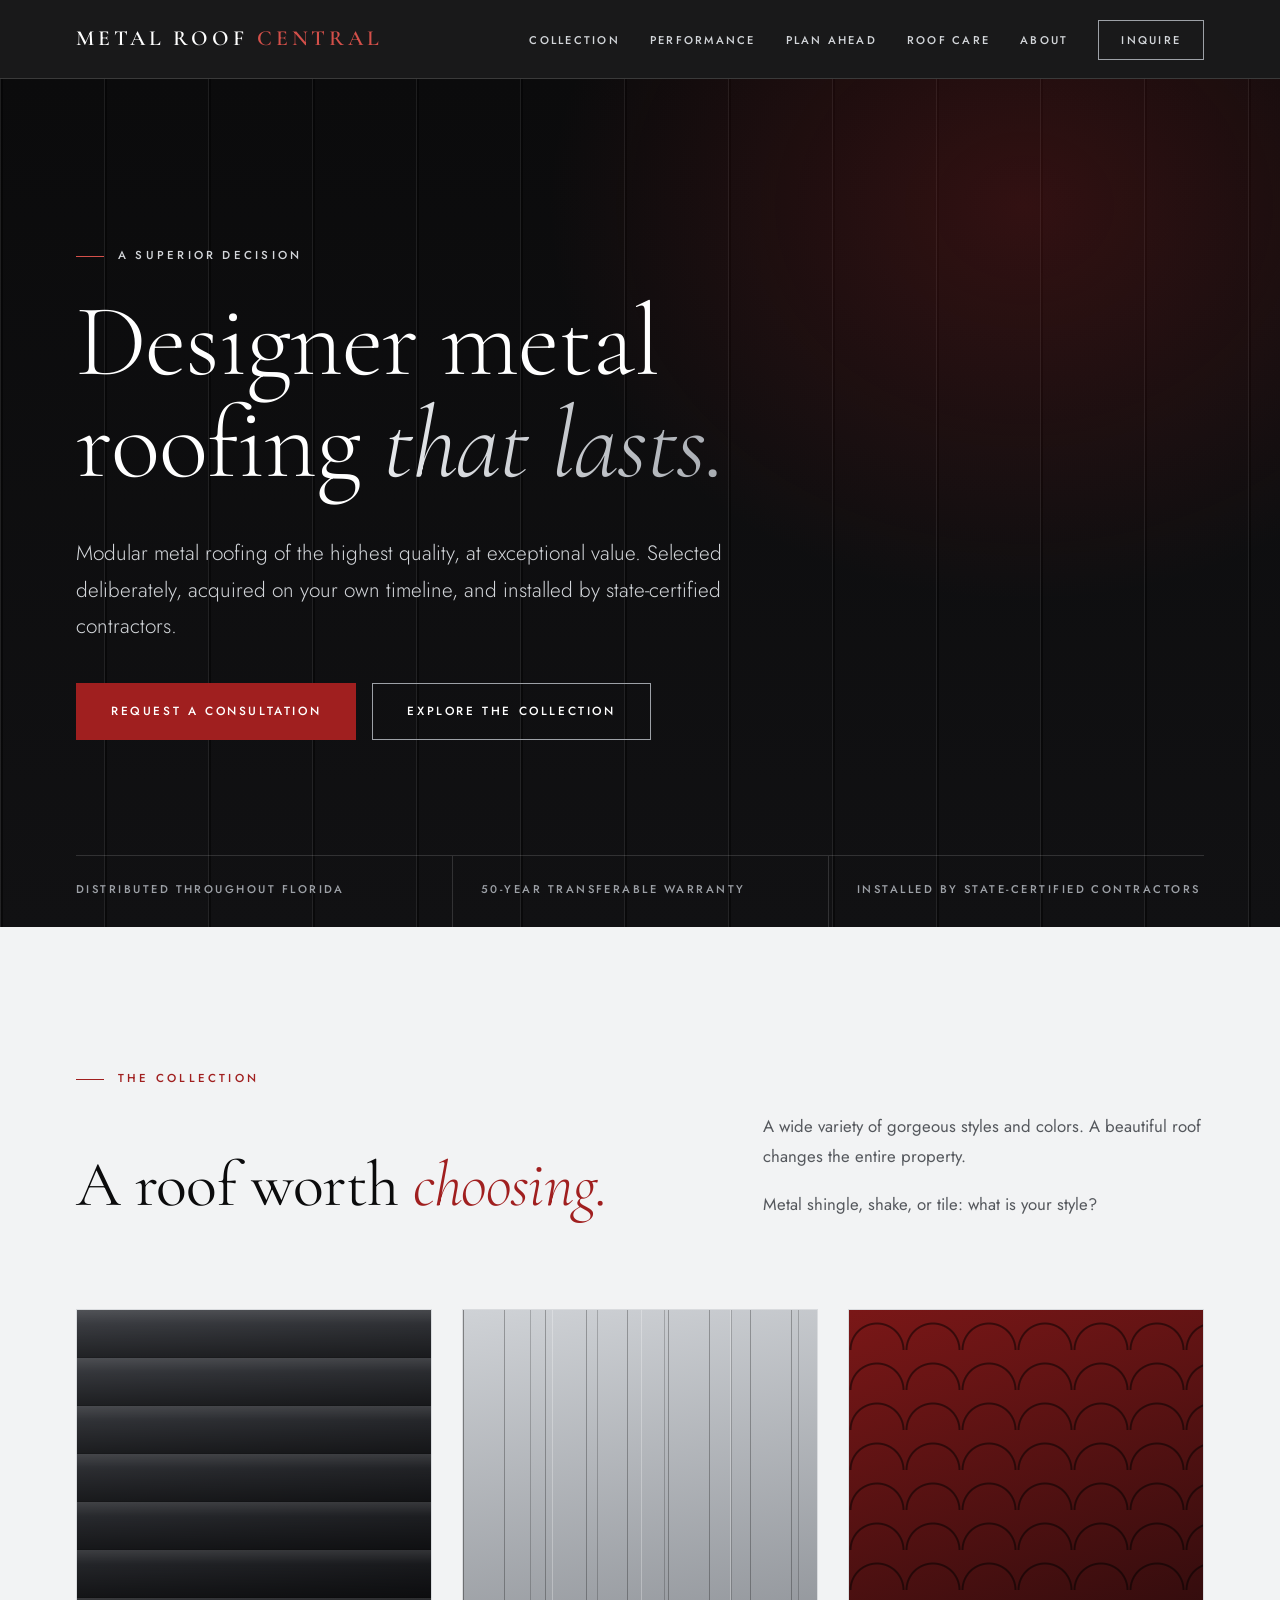
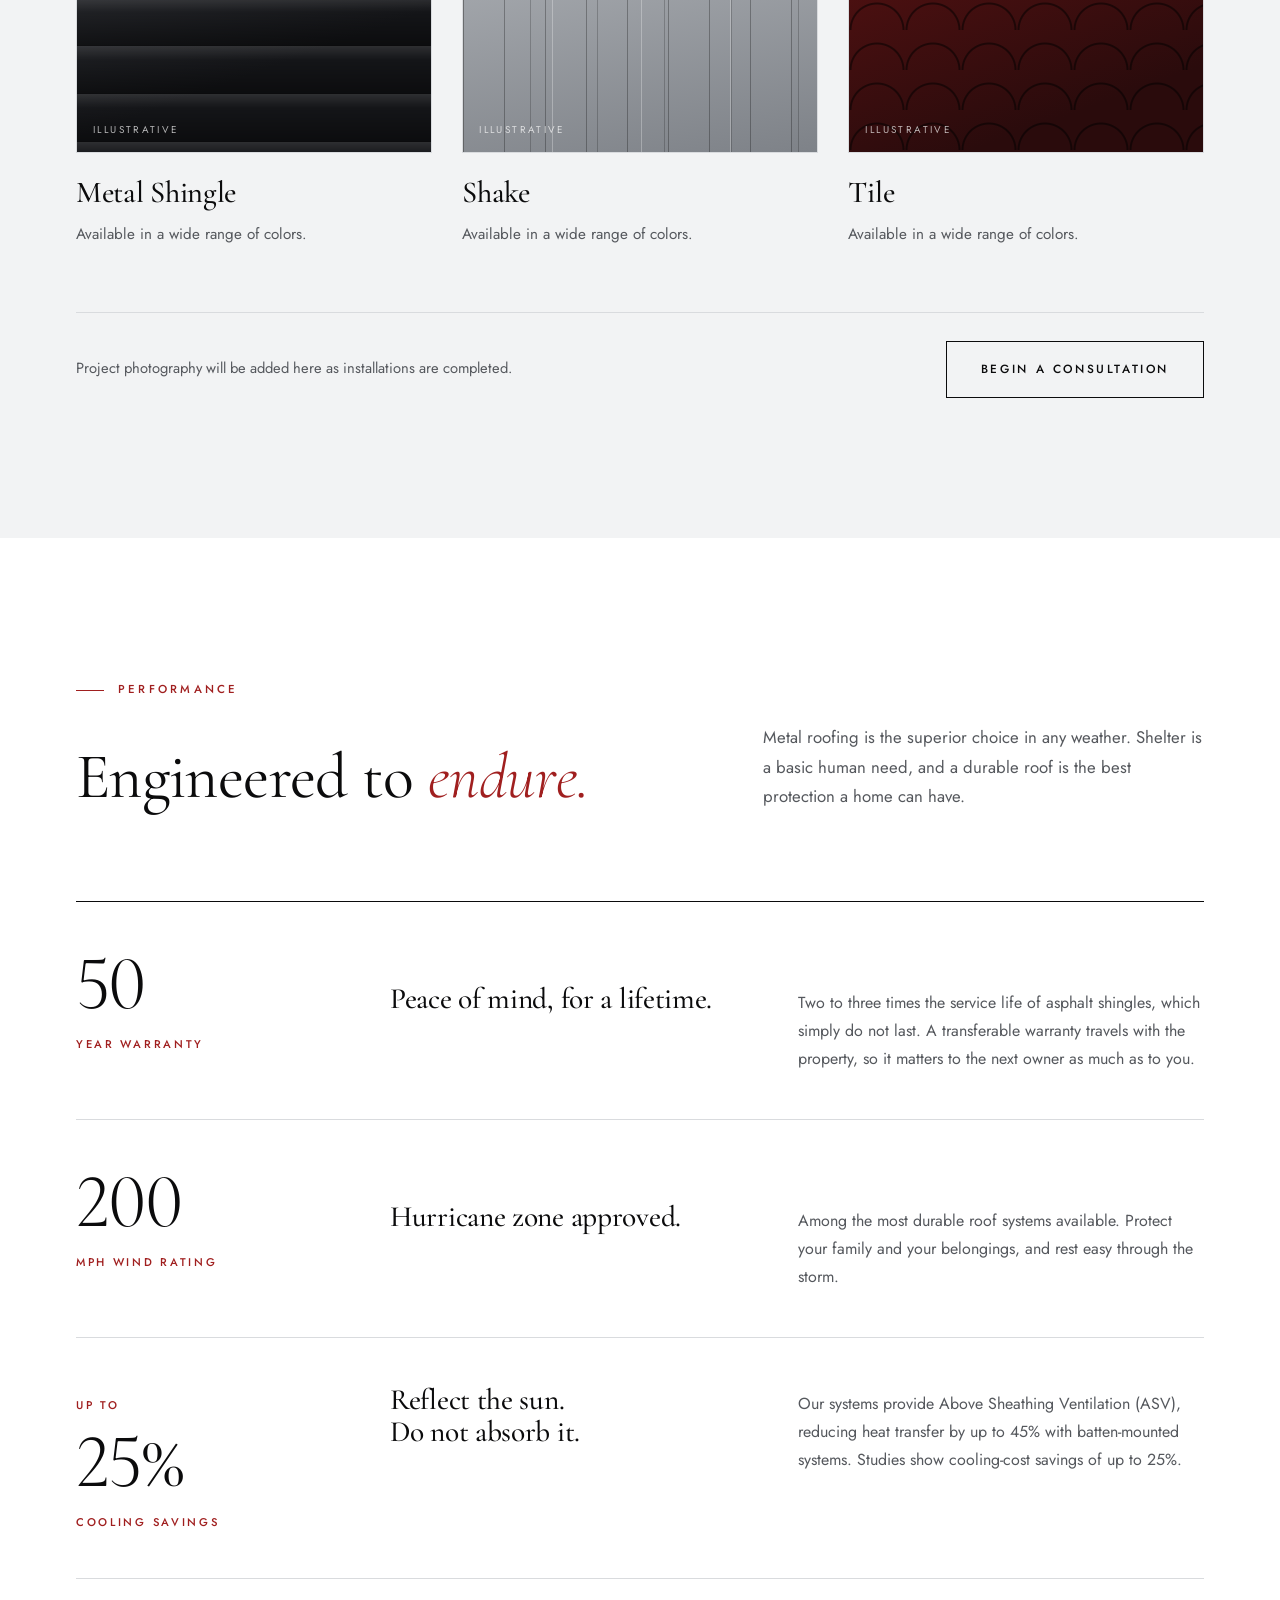
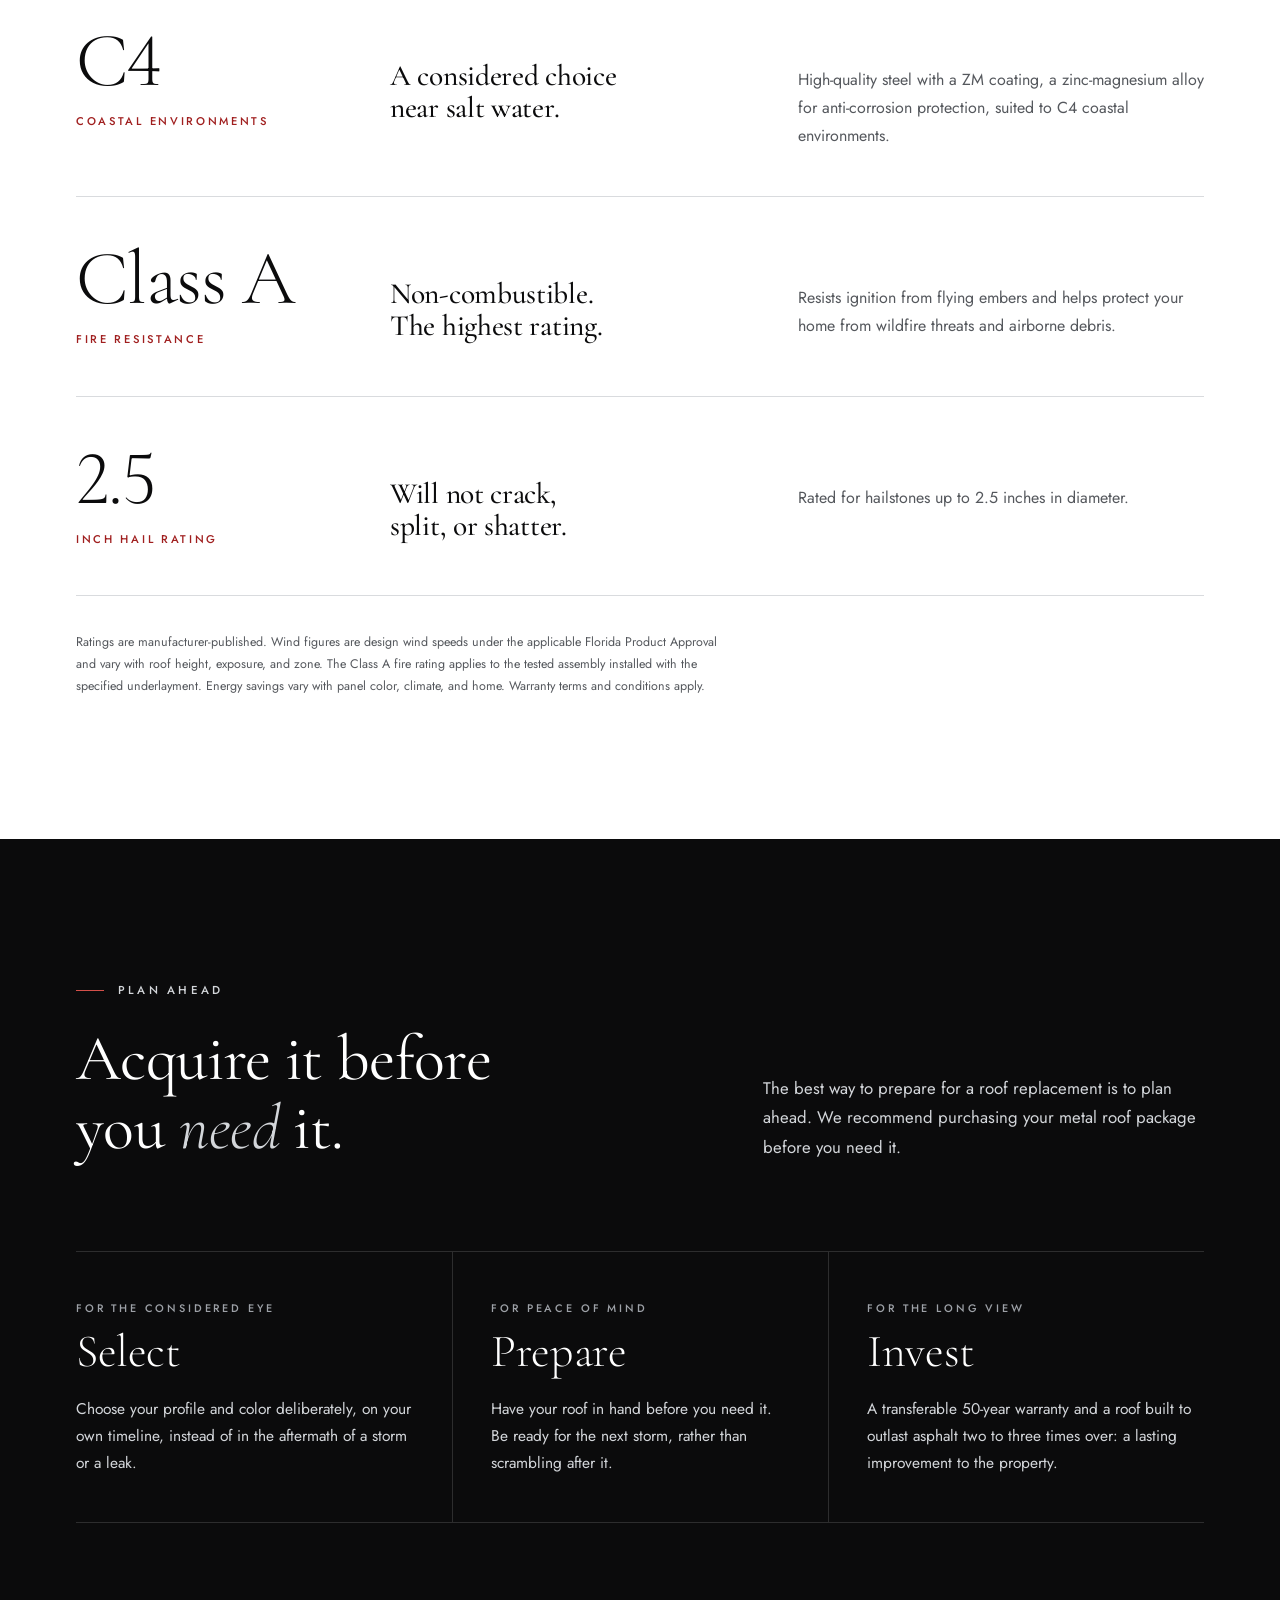
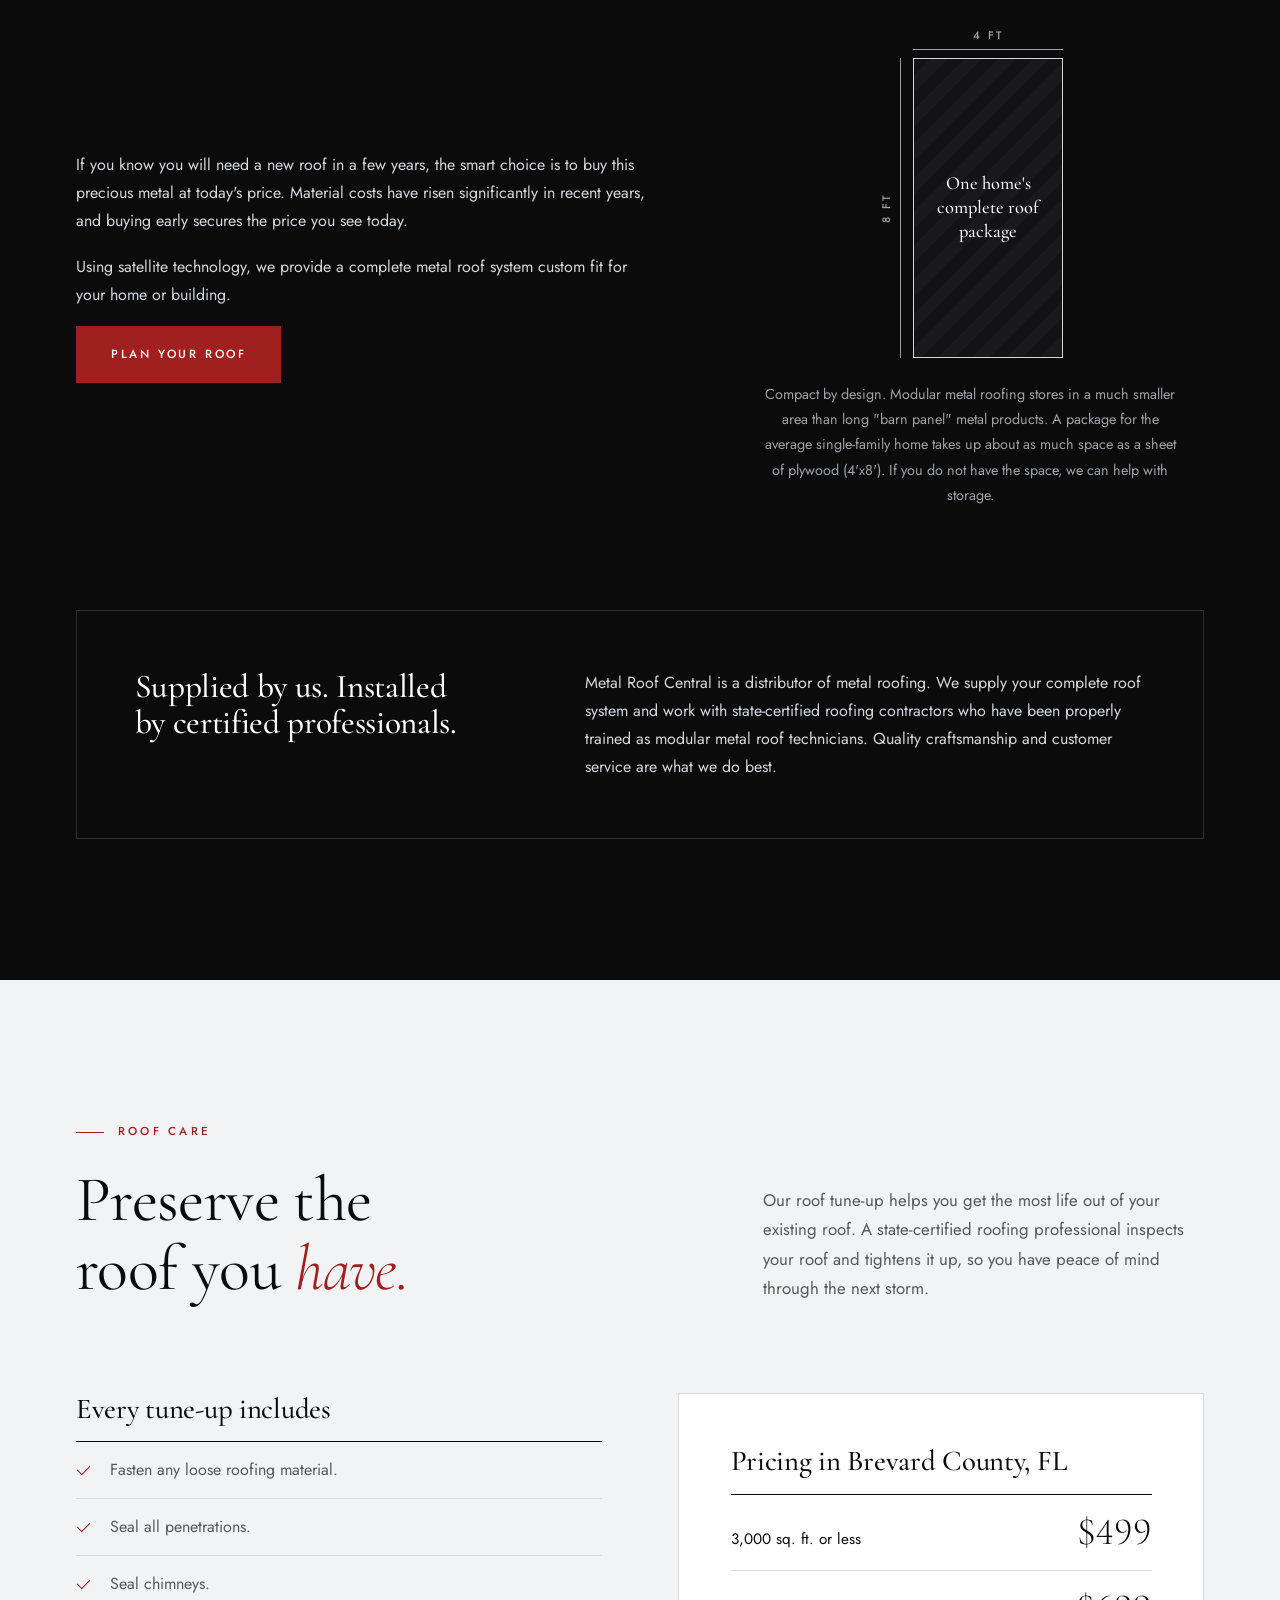
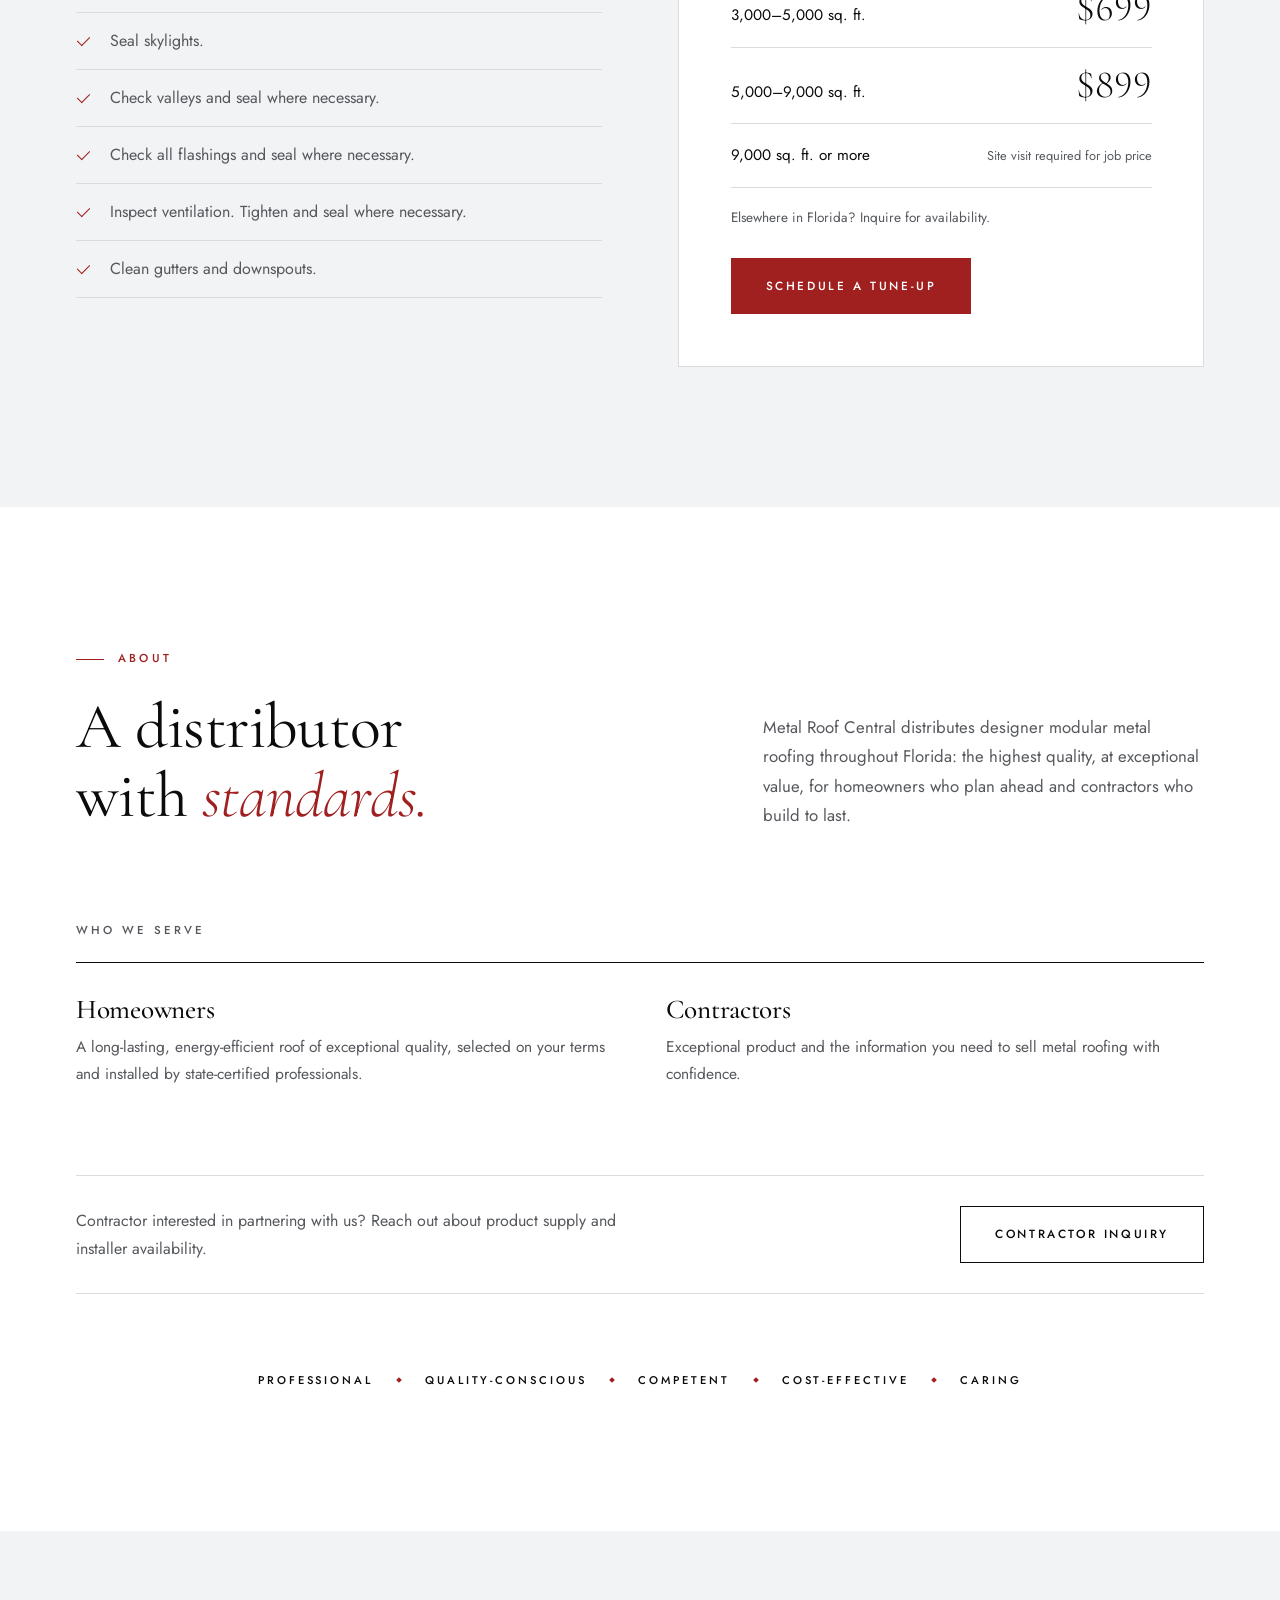
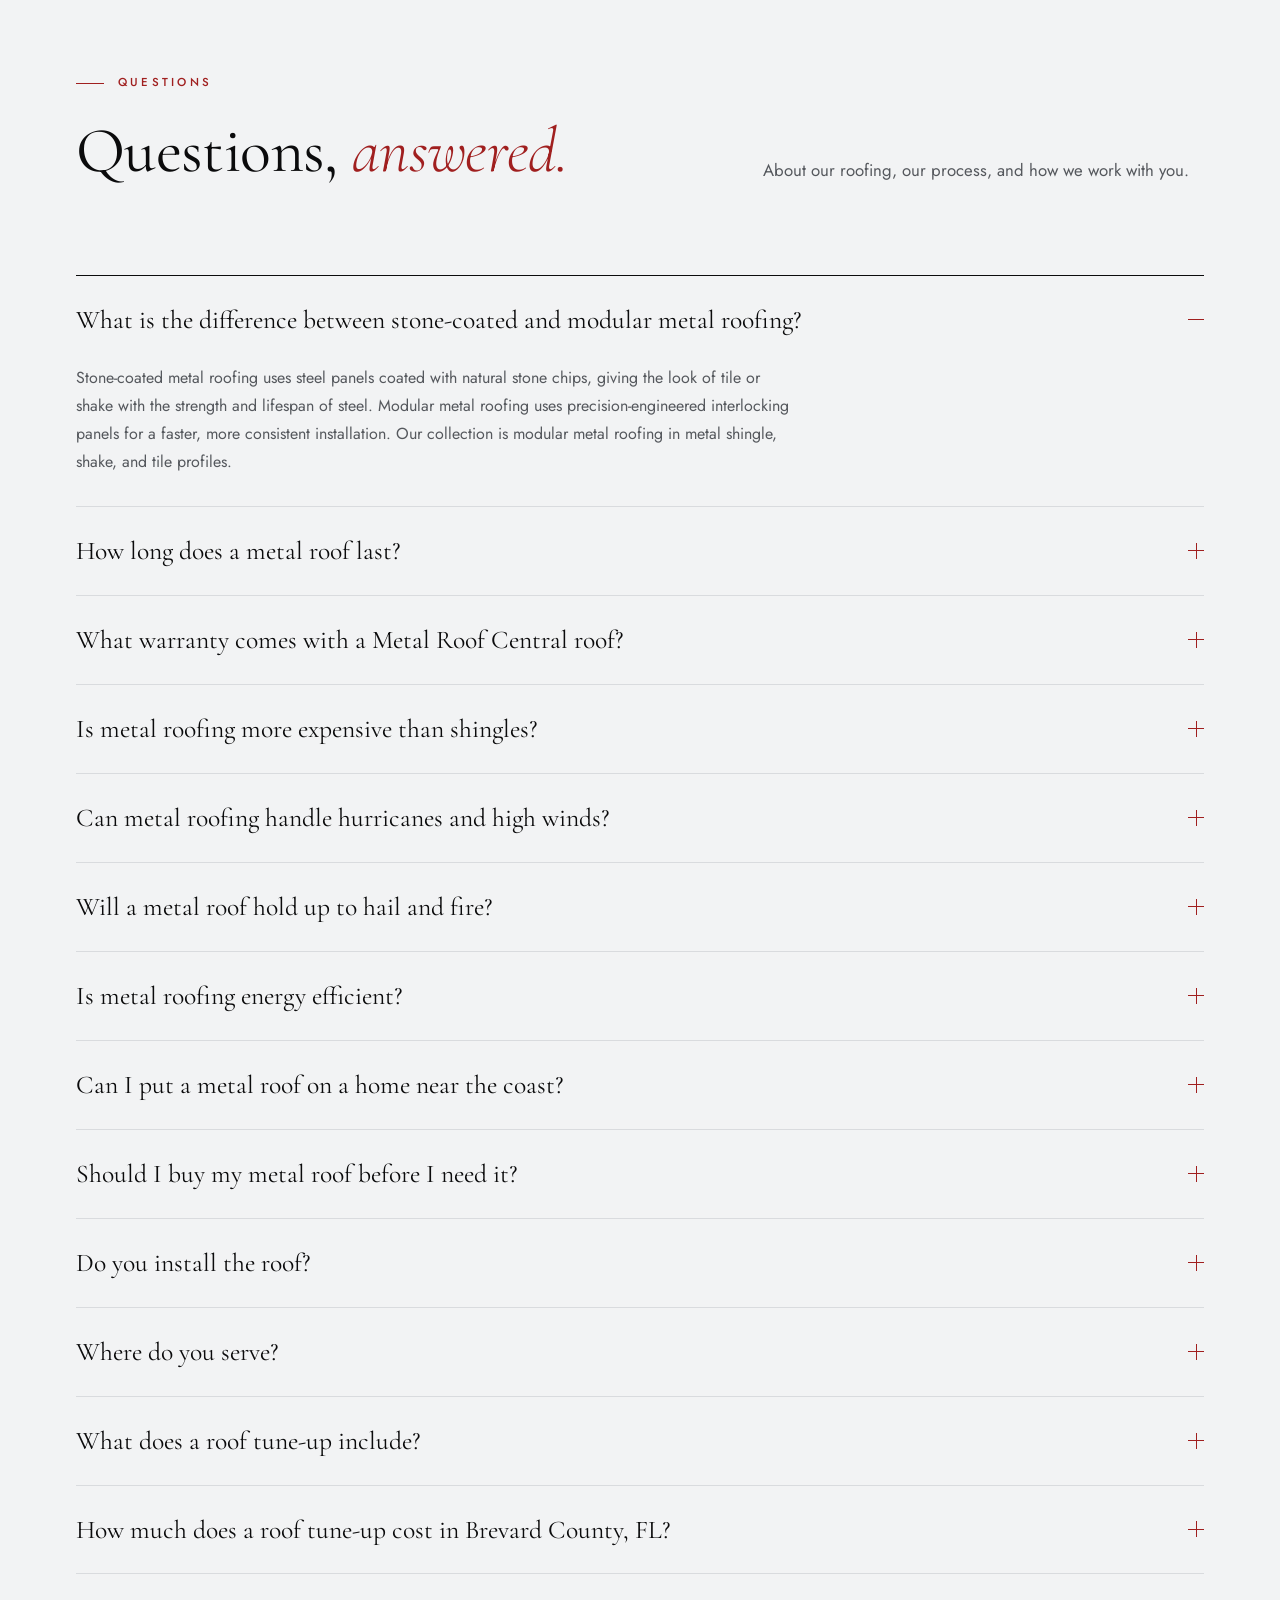
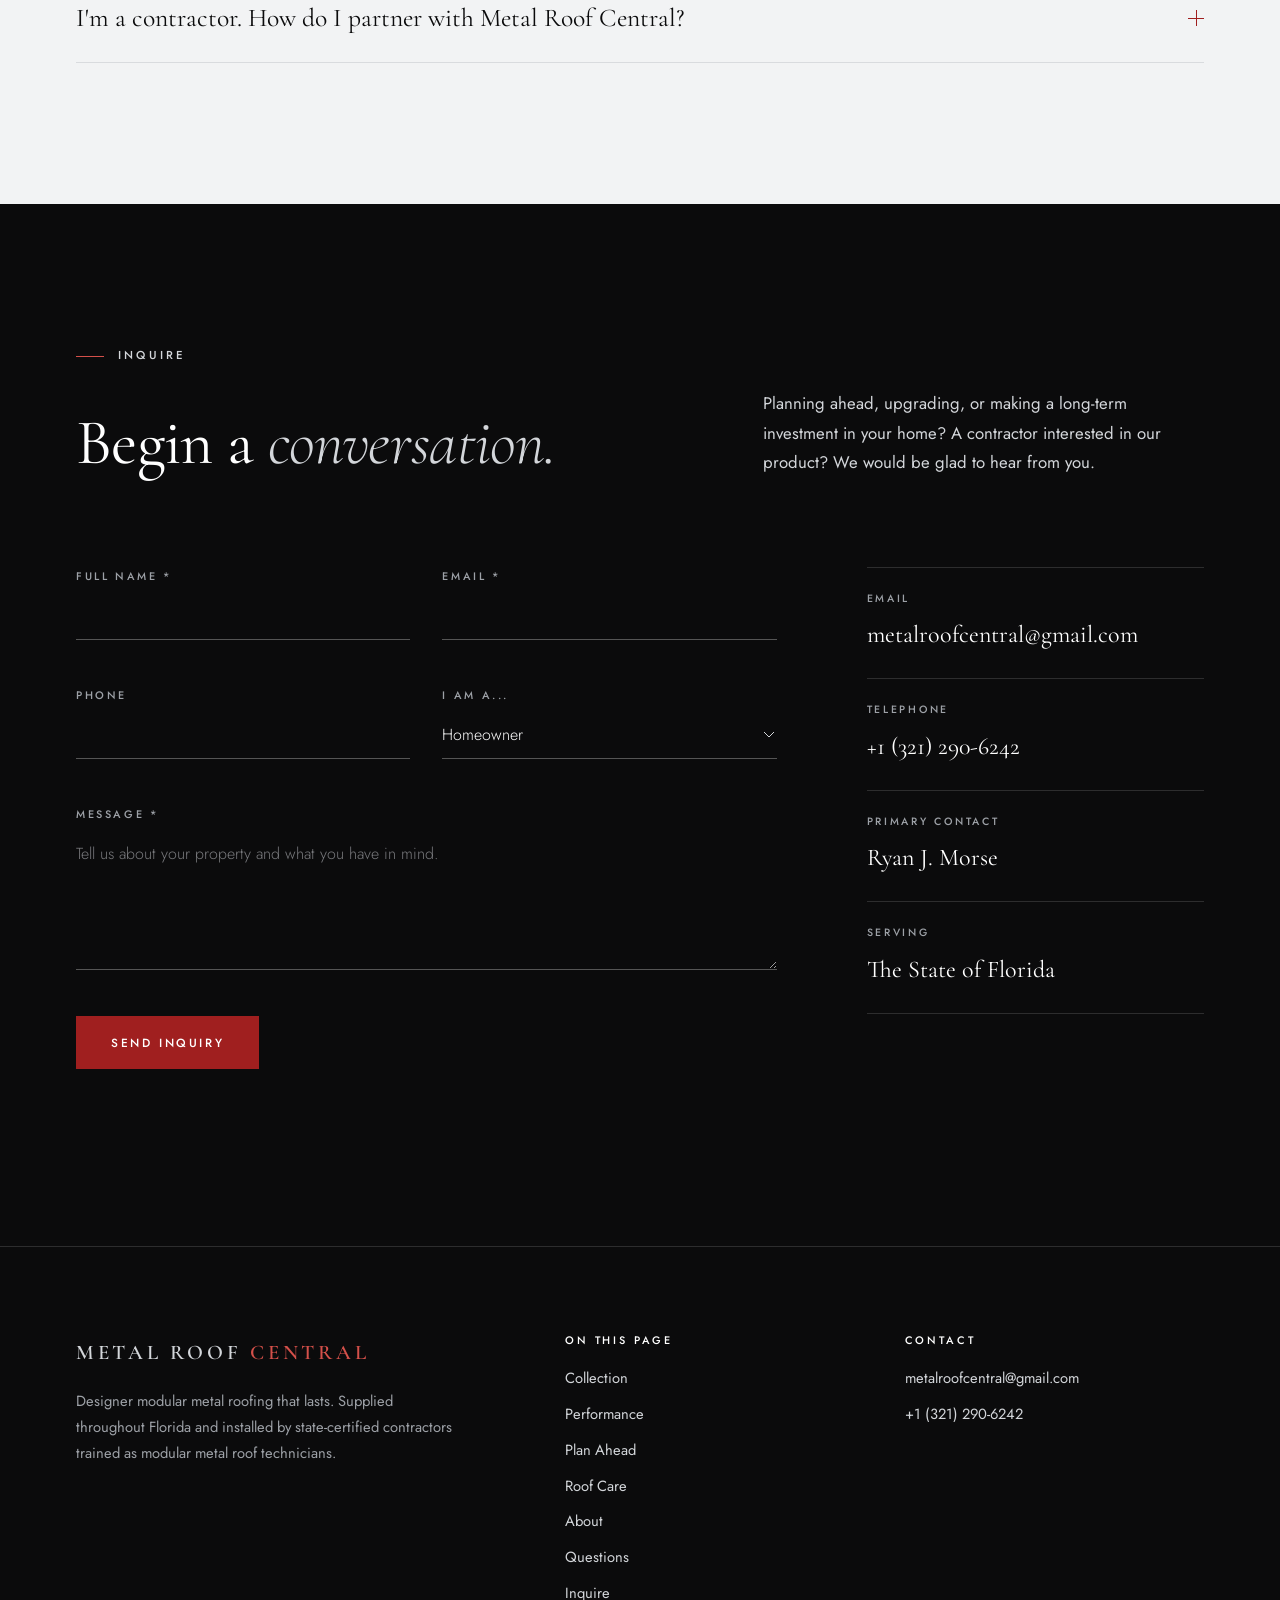
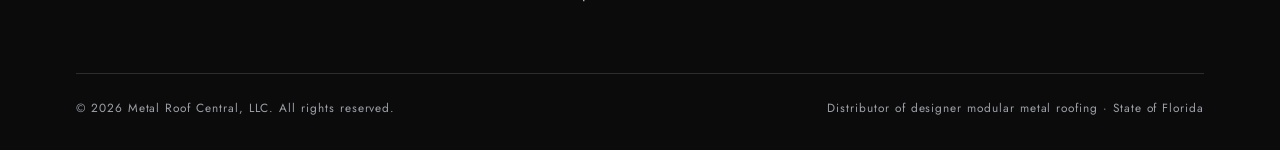
==== public/index.html @ 00964323 "Add motion and polish: hero entrance, scroll reveals, icons, share image - Staggered hero entrance a" ====
<!DOCTYPE html>
<html lang="en">
<head>
<meta charset="UTF-8">
<meta name="viewport" content="width=device-width, initial-scale=1.0">
<title>Metal Roof Central | Designer Modular Metal Roofing Distributor, Florida</title>
<meta name="description" content="Designer modular metal roofing with a 50-year transferable warranty, hurricane zone approval, and Class A fire resistance. Distributed throughout the state of Florida.">
<meta name="keywords" content="metal roofs, stone coated metal roofs, modular metal roofs, metal shingles, metal tiles, metal roofing distributor Florida, long lasting roofing, energy efficient roofing, hurricane zone roofing, 50 year warranty metal roof, roof tune-up Brevard County">
<meta name="robots" content="index, follow">
<link rel="canonical" href="https://www.metalroofcentral.com/">

<!-- Open Graph / social preview -->
<meta property="og:type" content="website">
<meta property="og:site_name" content="Metal Roof Central">
<meta property="og:title" content="Metal Roof Central | Designer Modular Metal Roofing Distributor, Florida">
<meta property="og:description" content="Designer modular metal roofing of the highest quality. 50-year transferable warranty, hurricane zone approved, installed by state-certified contractors.">
<meta property="og:url" content="https://www.metalroofcentral.com/">
<meta property="og:image" content="https://www.metalroofcentral.com/og-cover.png">
<meta property="og:image:width" content="1200">
<meta property="og:image:height" content="630">
<meta property="og:image:alt" content="Metal Roof Central: designer metal roofing that lasts.">
<meta name="twitter:card" content="summary_large_image">
<meta name="twitter:image" content="https://www.metalroofcentral.com/og-cover.png">

<!-- Icons and browser chrome -->
<link rel="icon" href="/favicon.svg" type="image/svg+xml">
<link rel="icon" href="/favicon-32.png" sizes="32x32" type="image/png">
<link rel="apple-touch-icon" href="/apple-touch-icon.png">
<meta name="theme-color" content="#0b0b0c">

<!-- Motion is opt-in: skipped for visitors who prefer reduced motion or browsers without IntersectionObserver -->
<script>
(function (root) {
  if (window.matchMedia && window.matchMedia('(prefers-reduced-motion: reduce)').matches) return;
  if (!('IntersectionObserver' in window)) return;
  root.classList.add('motion');
})(document.documentElement);
</script>

<link rel="preconnect" href="https://fonts.googleapis.com">
<link rel="preconnect" href="https://fonts.gstatic.com" crossorigin>
<link href="https://fonts.googleapis.com/css2?family=Cormorant+Garamond:ital,wght@0,300;0,400;0,500;0,600;1,300;1,400&family=Jost:wght@300;400;500&display=swap" rel="stylesheet">
<link rel="stylesheet" href="css/style.css">

<!-- Structured data: who we are (helps Google + AI answer engines identify the business) -->
<script type="application/ld+json">
{
  "@context": "https://schema.org",
  "@type": "Store",
  "name": "Metal Roof Central",
  "legalName": "Metal Roof Central, LLC",
  "url": "https://www.metalroofcentral.com/",
  "description": "Metal Roof Central is a distributor of designer modular metal roofing (metal shingle, shake, and tile) with a 50-year transferable warranty, hurricane zone approval, and Class A fire resistance. Roof systems are installed by state-certified contractors trained as modular metal roof technicians. The company also offers roof tune-ups in Brevard County, FL.",
  "email": "metalroofcentral@gmail.com",
  "telephone": "+1-321-290-6242",
  "founder": { "@type": "Person", "name": "Ryan J. Morse" },
  "areaServed": { "@type": "State", "name": "Florida" },
  "hasOfferCatalog": {
    "@type": "OfferCatalog",
    "name": "Roof tune-ups (Brevard County, FL)",
    "itemListElement": [
      { "@type": "Offer", "name": "Roof tune-up, 3,000 sq. ft. or less", "price": "499", "priceCurrency": "USD", "areaServed": { "@type": "AdministrativeArea", "name": "Brevard County, Florida" }, "itemOffered": { "@type": "Service", "name": "Roof tune-up" } },
      { "@type": "Offer", "name": "Roof tune-up, 3,000–5,000 sq. ft.", "price": "699", "priceCurrency": "USD", "areaServed": { "@type": "AdministrativeArea", "name": "Brevard County, Florida" }, "itemOffered": { "@type": "Service", "name": "Roof tune-up" } },
      { "@type": "Offer", "name": "Roof tune-up, 5,000–9,000 sq. ft.", "price": "899", "priceCurrency": "USD", "areaServed": { "@type": "AdministrativeArea", "name": "Brevard County, Florida" }, "itemOffered": { "@type": "Service", "name": "Roof tune-up" } }
    ]
  },
  "sameAs": []
}
</script>

<!-- Structured data: FAQ (must match the visible FAQ text on this page exactly) -->
<script type="application/ld+json">
{
  "@context": "https://schema.org",
  "@type": "FAQPage",
  "mainEntity": [
    {
      "@type": "Question",
      "name": "What is the difference between stone-coated and modular metal roofing?",
      "acceptedAnswer": { "@type": "Answer", "text": "Stone-coated metal roofing uses steel panels coated with natural stone chips, giving the look of tile or shake with the strength and lifespan of steel. Modular metal roofing uses precision-engineered interlocking panels for a faster, more consistent installation. Our collection is modular metal roofing in metal shingle, shake, and tile profiles." }
    },
    {
      "@type": "Question",
      "name": "How long does a metal roof last?",
      "acceptedAnswer": { "@type": "Answer", "text": "A properly installed metal roof typically lasts 40 to 70 years or more, compared with roughly 15 to 30 years for asphalt shingles." }
    },
    {
      "@type": "Question",
      "name": "What warranty comes with a Metal Roof Central roof?",
      "acceptedAnswer": { "@type": "Answer", "text": "Our roof systems carry a 50-year warranty. The warranty is transferable to the next owner of the property, which makes a metal roof a sound long-term investment if you plan to sell. Terms and conditions apply." }
    },
    {
      "@type": "Question",
      "name": "Is metal roofing more expensive than shingles?",
      "acceptedAnswer": { "@type": "Answer", "text": "The upfront cost is typically higher than asphalt shingles, but a metal roof's longevity, energy savings, and low maintenance can make it the more economical choice over the life of the home." }
    },
    {
      "@type": "Question",
      "name": "Can metal roofing handle hurricanes and high winds?",
      "acceptedAnswer": { "@type": "Answer", "text": "Yes. Our roof systems are hurricane zone approved and carry a 200 MPH wind rating. Actual wind limits depend on roof height, exposure, and zone, as described in the applicable Florida Product Approval." }
    },
    {
      "@type": "Question",
      "name": "Will a metal roof hold up to hail and fire?",
      "acceptedAnswer": { "@type": "Answer", "text": "Yes. Our roofs are rated for hail up to 2.5 inches and will not crack, split, or shatter. They also carry a non-combustible Class A fire rating, the highest available, when installed as specified, which resists ignition from flying embers." }
    },
    {
      "@type": "Question",
      "name": "Is metal roofing energy efficient?",
      "acceptedAnswer": { "@type": "Answer", "text": "Yes. Metal reflects the sun rather than absorbing it. Our systems provide Above Sheathing Ventilation (ASV), which reduces heat transfer by up to 45% with batten-mounted systems, and studies show cooling-cost savings of up to 25%." }
    },
    {
      "@type": "Question",
      "name": "Can I put a metal roof on a home near the coast?",
      "acceptedAnswer": { "@type": "Answer", "text": "Yes. Our roofs use high-quality steel with a ZM coating, a zinc-magnesium alloy that protects against corrosion, and are suited to C4 coastal environments. For properties very close to the shoreline, we will confirm suitability and warranty coverage with you." }
    },
    {
      "@type": "Question",
      "name": "Should I buy my metal roof before I need it?",
      "acceptedAnswer": { "@type": "Answer", "text": "We recommend it. Material costs have risen significantly in recent years, so buying early secures today's price. Modular roofing also stores compactly: a package for the average single-family home takes up about as much space as a 4-foot by 8-foot sheet of plywood, and if you lack the space, we can help with storage." }
    },
    {
      "@type": "Question",
      "name": "Do you install the roof?",
      "acceptedAnswer": { "@type": "Answer", "text": "No. Metal Roof Central is a distributor. We supply your complete roof system and work with state-certified roofing contractors who have been trained as modular metal roof technicians." }
    },
    {
      "@type": "Question",
      "name": "Where do you serve?",
      "acceptedAnswer": { "@type": "Answer", "text": "We serve the state of Florida. The roof tune-up pricing shown on this page is for Brevard County, FL." }
    },
    {
      "@type": "Question",
      "name": "What does a roof tune-up include?",
      "acceptedAnswer": { "@type": "Answer", "text": "A state-certified roofing professional inspects your roof and tightens it up. A tune-up includes fastening any loose roofing material, sealing all penetrations, chimneys, and skylights, checking valleys and flashings and sealing where necessary, inspecting ventilation and tightening and sealing where necessary, and cleaning gutters and downspouts." }
    },
    {
      "@type": "Question",
      "name": "How much does a roof tune-up cost in Brevard County, FL?",
      "acceptedAnswer": { "@type": "Answer", "text": "In Brevard County, FL, a roof tune-up is $499 for 3,000 sq. ft. or less, $699 for 3,000-5,000 sq. ft., and $899 for 5,000-9,000 sq. ft. For 9,000 sq. ft. or more, a site visit is required to price the job." }
    },
    {
      "@type": "Question",
      "name": "I'm a contractor. How do I partner with Metal Roof Central?",
      "acceptedAnswer": { "@type": "Answer", "text": "Reach out through our contact form and tell us your location and needs. We will follow up to discuss product supply, partnership, and installer availability." }
    }
  ]
}
</script>
</head>
<body>

<a class="skip-link" href="#main">Skip to content</a>

<header class="site-header">
  <div class="scroll-progress" aria-hidden="true"></div>
  <div class="container nav">
    <a href="#top" class="logo" aria-label="Metal Roof Central, back to top">Metal Roof <span>Central</span></a>
    <button class="nav-toggle" aria-label="Toggle navigation">
      <span></span><span></span><span></span>
    </button>
    <ul class="nav-links">
      <li><a href="#collection">Collection</a></li>
      <li><a href="#performance">Performance</a></li>
      <li><a href="#plan-ahead">Plan Ahead</a></li>
      <li><a href="#roof-care">Roof Care</a></li>
      <li><a href="#about">About</a></li>
      <li><a href="#contact" class="nav-cta">Inquire</a></li>
    </ul>
  </div>
</header>

<main id="main">

<!-- ======================================================================
     HERO
     ====================================================================== -->
<!-- EDIT: Hero headline / subheadline -->
<section class="hero" id="top">
  <div class="container">
    <div class="hero-inner">
      <span class="eyebrow">A Superior Decision</span>
      <h1>Designer metal roofing <em>that lasts.</em></h1>
      <p class="lead">Modular metal roofing of the highest quality, at exceptional value. Selected deliberately, acquired on your own timeline, and installed by state-certified contractors.</p>
      <div class="cta-row">
        <a href="#contact" class="btn btn-primary">Request a Consultation</a>
        <a href="#collection" class="btn btn-outline">Explore the Collection</a>
      </div>
    </div>
    <ul class="hero-meta">
      <li>Distributed throughout Florida</li>
      <li>50-year transferable warranty</li>
      <li>Installed by state-certified contractors</li>
    </ul>
  </div>
</section>

<!-- ======================================================================
     COLLECTION (design + photo gallery)
     ====================================================================== -->
<section class="section section--mist" id="collection">
  <div class="container">
    <div class="section-head">
      <span class="eyebrow">The Collection</span>
      <h2>A roof worth <em>choosing.</em></h2>
      <div class="lede">
        <p>A wide variety of gorgeous styles and colors. A beautiful roof changes the entire property.</p>
        <p>Metal shingle, shake, or tile: what is your style?</p>
      </div>
    </div>

    <!-- EDIT: When project photography is ready, replace each .profile-art div with <img src="images/your-photo.jpg" alt="..."> -->
    <div class="profile-grid">
      <figure class="profile">
        <div class="profile-art art-shingle" role="img" aria-label="Illustration of the metal shingle profile"></div>
        <figcaption>
          <h3>Metal Shingle</h3>
          <p>Available in a wide range of colors.</p>
        </figcaption>
      </figure>
      <figure class="profile">
        <div class="profile-art art-shake" role="img" aria-label="Illustration of the metal shake profile"></div>
        <figcaption>
          <h3>Shake</h3>
          <p>Available in a wide range of colors.</p>
        </figcaption>
      </figure>
      <figure class="profile">
        <div class="profile-art art-tile" role="img" aria-label="Illustration of the metal tile profile"></div>
        <figcaption>
          <h3>Tile</h3>
          <p>Available in a wide range of colors.</p>
        </figcaption>
      </figure>
    </div>

    <div class="collection-note">
      <p>Project photography will be added here as installations are completed.</p>
      <a href="#contact" class="btn btn-outline-dark">Begin a Consultation</a>
    </div>
  </div>
</section>

<!-- ======================================================================
     PERFORMANCE
     ====================================================================== -->
<section class="section" id="performance">
  <div class="container">
    <div class="section-head">
      <span class="eyebrow">Performance</span>
      <h2>Engineered to <em>endure.</em></h2>
      <div class="lede">
        <p>Metal roofing is the superior choice in any weather. Shelter is a basic human need, and a durable roof is the best protection a home can have.</p>
      </div>
    </div>

    <!-- EDIT: each row is one <article class="spec">. Keep the numbers in sync with the FAQ and structured data in <head>. -->
    <div class="spec-list">
      <article class="spec">
        <div class="spec-stat">
          <span class="stat">50</span>
          <span class="stat-unit">Year warranty</span>
        </div>
        <h3>Peace of mind, for a lifetime.</h3>
        <p>Two to three times the service life of asphalt shingles, which simply do not last. A transferable warranty travels with the property, so it matters to the next owner as much as to you.</p>
      </article>

      <article class="spec">
        <div class="spec-stat">
          <span class="stat">200</span>
          <span class="stat-unit">MPH wind rating</span>
        </div>
        <h3>Hurricane zone approved.</h3>
        <p>Among the most durable roof systems available. Protect your family and your belongings, and rest easy through the storm.</p>
      </article>

      <article class="spec">
        <div class="spec-stat">
          <span class="stat-pre">Up to</span>
          <span class="stat">25%</span>
          <span class="stat-unit">Cooling savings</span>
        </div>
        <h3>Reflect the sun. Do not absorb it.</h3>
        <p>Our systems provide Above Sheathing Ventilation (ASV), reducing heat transfer by up to 45% with batten-mounted systems. Studies show cooling-cost savings of up to 25%.</p>
      </article>

      <article class="spec">
        <div class="spec-stat">
          <span class="stat">C4</span>
          <span class="stat-unit">Coastal environments</span>
        </div>
        <h3>A considered choice near salt water.</h3>
        <p>High-quality steel with a ZM coating, a zinc-magnesium alloy for anti-corrosion protection, suited to C4 coastal environments.</p>
      </article>

      <article class="spec">
        <div class="spec-stat">
          <span class="stat">Class A</span>
          <span class="stat-unit">Fire resistance</span>
        </div>
        <h3>Non-combustible. The highest rating.</h3>
        <p>Resists ignition from flying embers and helps protect your home from wildfire threats and airborne debris.</p>
      </article>

      <article class="spec">
        <div class="spec-stat">
          <span class="stat">2.5</span>
          <span class="stat-unit">Inch hail rating</span>
        </div>
        <h3>Will not crack, split, or shatter.</h3>
        <p>Rated for hailstones up to 2.5 inches in diameter.</p>
      </article>
    </div>

    <p class="fine-print">Ratings are manufacturer-published. Wind figures are design wind speeds under the applicable Florida Product Approval and vary with roof height, exposure, and zone. The Class A fire rating applies to the tested assembly installed with the specified underlayment. Energy savings vary with panel color, climate, and home. Warranty terms and conditions apply.</p>
  </div>
</section>

<!-- ======================================================================
     PLAN AHEAD
     ====================================================================== -->
<section class="section section--ink" id="plan-ahead">
  <div class="container">
    <div class="section-head">
      <span class="eyebrow">Plan Ahead</span>
      <h2>Acquire it before you <em>need</em> it.</h2>
      <div class="lede">
        <p>The best way to prepare for a roof replacement is to plan ahead. We recommend purchasing your metal roof package before you need it.</p>
      </div>
    </div>

    <div class="motives">
      <article class="motive">
        <span class="motive-label">For the considered eye</span>
        <h3>Select</h3>
        <p>Choose your profile and color deliberately, on your own timeline, instead of in the aftermath of a storm or a leak.</p>
      </article>
      <article class="motive">
        <span class="motive-label">For peace of mind</span>
        <h3>Prepare</h3>
        <p>Have your roof in hand before you need it. Be ready for the next storm, rather than scrambling after it.</p>
      </article>
      <article class="motive">
        <span class="motive-label">For the long view</span>
        <h3>Invest</h3>
        <p>A transferable 50-year warranty and a roof built to outlast asphalt two to three times over: a lasting improvement to the property.</p>
      </article>
    </div>

    <div class="split">
      <div>
        <p>If you know you will need a new roof in a few years, the smart choice is to buy this precious metal at today's price. Material costs have risen significantly in recent years, and buying early secures the price you see today.</p>
        <p>Using satellite technology, we provide a complete metal roof system custom fit for your home or building.</p>
        <a href="#contact" class="btn btn-primary" data-prefill="I'd like to plan a metal roof purchase ahead of time. Property type and approximate size: ">Plan Your Roof</a>
      </div>

      <figure class="sheet-figure">
        <div class="sheet-grid">
          <span class="dim dim-h">4 ft</span>
          <span class="dim dim-v">8 ft</span>
          <div class="sheet">One home's complete roof package</div>
        </div>
        <figcaption>Compact by design. Modular metal roofing stores in a much smaller area than long "barn panel" metal products. A package for the average single-family home takes up about as much space as a sheet of plywood (4'x8'). If you do not have the space, we can help with storage.</figcaption>
      </figure>
    </div>

    <div class="note-panel">
      <h3>Supplied by us. Installed by certified professionals.</h3>
      <p>Metal Roof Central is a distributor of metal roofing. We supply your complete roof system and work with state-certified roofing contractors who have been properly trained as modular metal roof technicians. Quality craftsmanship and customer service are what we do best.</p>
    </div>
  </div>
</section>

<!-- ======================================================================
     ROOF CARE (TUNE-UPS)
     ====================================================================== -->
<section class="section section--mist" id="roof-care">
  <div class="container">
    <div class="section-head">
      <span class="eyebrow">Roof Care</span>
      <h2>Preserve the roof you <em>have.</em></h2>
      <div class="lede">
        <p>Our roof tune-up helps you get the most life out of your existing roof. A state-certified roofing professional inspects your roof and tightens it up, so you have peace of mind through the next storm.</p>
      </div>
    </div>

    <div class="care-grid">
      <div class="care-includes">
        <h3>Every tune-up includes</h3>
        <ul class="check-list">
          <li>Fasten any loose roofing material.</li>
          <li>Seal all penetrations.</li>
          <li>Seal chimneys.</li>
          <li>Seal skylights.</li>
          <li>Check valleys and seal where necessary.</li>
          <li>Check all flashings and seal where necessary.</li>
          <li>Inspect ventilation. Tighten and seal where necessary.</li>
          <li>Clean gutters and downspouts.</li>
        </ul>
      </div>

      <!-- EDIT: update prices here, and keep the matching FAQ answer + structured data in <head> in sync -->
      <div class="pricing-panel">
        <h3>Pricing in Brevard County, FL</h3>
        <dl class="price-list">
          <div class="price-row"><dt>3,000 sq. ft. or less</dt><dd>$499</dd></div>
          <div class="price-row"><dt>3,000–5,000 sq. ft.</dt><dd>$699</dd></div>
          <div class="price-row"><dt>5,000–9,000 sq. ft.</dt><dd>$899</dd></div>
          <div class="price-row"><dt>9,000 sq. ft. or more</dt><dd class="price-note">Site visit required for job price</dd></div>
        </dl>
        <p class="price-foot">Elsewhere in Florida? Inquire for availability.</p>
        <a href="#contact" class="btn btn-primary" data-prefill="I'd like to schedule a roof tune-up. Approximate home size (sq. ft.) and county: ">Schedule a Tune-Up</a>
      </div>
    </div>
  </div>
</section>

<!-- ======================================================================
     ABOUT
     ====================================================================== -->
<section class="section" id="about">
  <div class="container">
    <div class="section-head">
      <span class="eyebrow">About</span>
      <h2>A distributor with <em>standards.</em></h2>
      <div class="lede">
        <p>Metal Roof Central distributes designer modular metal roofing throughout Florida: the highest quality, at exceptional value, for homeowners who plan ahead and contractors who build to last.</p>
      </div>
    </div>

    <p class="subhead">Who We Serve</p>
    <div class="audience">
      <article>
        <h3>Homeowners</h3>
        <p>A long-lasting, energy-efficient roof of exceptional quality, selected on your terms and installed by state-certified professionals.</p>
      </article>
      <article>
        <h3>Contractors</h3>
        <p>Exceptional product and the information you need to sell metal roofing with confidence.</p>
      </article>
    </div>

    <div class="invite">
      <p>Contractor interested in partnering with us? Reach out about product supply and installer availability.</p>
      <a href="#contact" class="btn btn-outline-dark" data-prefill="I'm a contractor interested in partnering with Metal Roof Central. My location and needs: ">Contractor Inquiry</a>
    </div>

    <ul class="values-line" aria-label="Our values">
      <li>Professional</li>
      <li>Quality-Conscious</li>
      <li>Competent</li>
      <li>Cost-Effective</li>
      <li>Caring</li>
    </ul>
  </div>
</section>

<!-- ======================================================================
     FAQ
     ====================================================================== -->
<section class="section section--mist" id="faq">
  <div class="container">
    <div class="section-head">
      <span class="eyebrow">Questions</span>
      <h2>Questions, <em>answered.</em></h2>
      <div class="lede">
        <p>About our roofing, our process, and how we work with you.</p>
      </div>
    </div>

    <!-- EDIT: Add/remove FAQ items by copying a .faq-item block. Keep this text in sync with the FAQPage structured data in <head> above. -->
    <div class="faq-list">
      <div class="faq-item open">
        <button class="faq-question"><span>What is the difference between stone-coated and modular metal roofing?</span><span class="plus">+</span></button>
        <div class="faq-answer"><p>Stone-coated metal roofing uses steel panels coated with natural stone chips, giving the look of tile or shake with the strength and lifespan of steel. Modular metal roofing uses precision-engineered interlocking panels for a faster, more consistent installation. Our collection is modular metal roofing in metal shingle, shake, and tile profiles.</p></div>
      </div>

      <div class="faq-item">
        <button class="faq-question"><span>How long does a metal roof last?</span><span class="plus">+</span></button>
        <div class="faq-answer"><p>A properly installed metal roof typically lasts 40 to 70 years or more, compared with roughly 15 to 30 years for asphalt shingles.</p></div>
      </div>

      <div class="faq-item">
        <button class="faq-question"><span>What warranty comes with a Metal Roof Central roof?</span><span class="plus">+</span></button>
        <div class="faq-answer"><p>Our roof systems carry a 50-year warranty. The warranty is transferable to the next owner of the property, which makes a metal roof a sound long-term investment if you plan to sell. Terms and conditions apply.</p></div>
      </div>

      <div class="faq-item">
        <button class="faq-question"><span>Is metal roofing more expensive than shingles?</span><span class="plus">+</span></button>
        <div class="faq-answer"><p>The upfront cost is typically higher than asphalt shingles, but a metal roof's longevity, energy savings, and low maintenance can make it the more economical choice over the life of the home.</p></div>
      </div>

      <div class="faq-item">
        <button class="faq-question"><span>Can metal roofing handle hurricanes and high winds?</span><span class="plus">+</span></button>
        <div class="faq-answer"><p>Yes. Our roof systems are hurricane zone approved and carry a 200 MPH wind rating. Actual wind limits depend on roof height, exposure, and zone, as described in the applicable Florida Product Approval.</p></div>
      </div>

      <div class="faq-item">
        <button class="faq-question"><span>Will a metal roof hold up to hail and fire?</span><span class="plus">+</span></button>
        <div class="faq-answer"><p>Yes. Our roofs are rated for hail up to 2.5 inches and will not crack, split, or shatter. They also carry a non-combustible Class A fire rating, the highest available, when installed as specified, which resists ignition from flying embers.</p></div>
      </div>

      <div class="faq-item">
        <button class="faq-question"><span>Is metal roofing energy efficient?</span><span class="plus">+</span></button>
        <div class="faq-answer"><p>Yes. Metal reflects the sun rather than absorbing it. Our systems provide Above Sheathing Ventilation (ASV), which reduces heat transfer by up to 45% with batten-mounted systems, and studies show cooling-cost savings of up to 25%.</p></div>
      </div>

      <div class="faq-item">
        <button class="faq-question"><span>Can I put a metal roof on a home near the coast?</span><span class="plus">+</span></button>
        <div class="faq-answer"><p>Yes. Our roofs use high-quality steel with a ZM coating, a zinc-magnesium alloy that protects against corrosion, and are suited to C4 coastal environments. For properties very close to the shoreline, we will confirm suitability and warranty coverage with you.</p></div>
      </div>

      <div class="faq-item">
        <button class="faq-question"><span>Should I buy my metal roof before I need it?</span><span class="plus">+</span></button>
        <div class="faq-answer"><p>We recommend it. Material costs have risen significantly in recent years, so buying early secures today's price. Modular roofing also stores compactly: a package for the average single-family home takes up about as much space as a 4-foot by 8-foot sheet of plywood, and if you lack the space, we can help with storage.</p></div>
      </div>

      <div class="faq-item">
        <button class="faq-question"><span>Do you install the roof?</span><span class="plus">+</span></button>
        <div class="faq-answer"><p>No. Metal Roof Central is a distributor. We supply your complete roof system and work with state-certified roofing contractors who have been trained as modular metal roof technicians.</p></div>
      </div>

      <div class="faq-item">
        <button class="faq-question"><span>Where do you serve?</span><span class="plus">+</span></button>
        <div class="faq-answer"><p>We serve the state of Florida. The roof tune-up pricing shown on this page is for Brevard County, FL.</p></div>
      </div>

      <div class="faq-item">
        <button class="faq-question"><span>What does a roof tune-up include?</span><span class="plus">+</span></button>
        <div class="faq-answer"><p>A state-certified roofing professional inspects your roof and tightens it up. A tune-up includes fastening any loose roofing material, sealing all penetrations, chimneys, and skylights, checking valleys and flashings and sealing where necessary, inspecting ventilation and tightening and sealing where necessary, and cleaning gutters and downspouts.</p></div>
      </div>

      <div class="faq-item">
        <button class="faq-question"><span>How much does a roof tune-up cost in Brevard County, FL?</span><span class="plus">+</span></button>
        <div class="faq-answer"><p>In Brevard County, FL, a roof tune-up is $499 for 3,000 sq. ft. or less, $699 for 3,000-5,000 sq. ft., and $899 for 5,000-9,000 sq. ft. For 9,000 sq. ft. or more, a site visit is required to price the job.</p></div>
      </div>

      <div class="faq-item">
        <button class="faq-question"><span>I'm a contractor. How do I partner with Metal Roof Central?</span><span class="plus">+</span></button>
        <div class="faq-answer"><p><a href="#contact">Reach out through our contact form</a> and tell us your location and needs. We will follow up to discuss product supply, partnership, and installer availability.</p></div>
      </div>
    </div>
  </div>
</section>

<!-- ======================================================================
     CONTACT
     ====================================================================== -->
<section class="section section--ink" id="contact">
  <div class="container">
    <div class="section-head">
      <span class="eyebrow">Inquire</span>
      <h2>Begin a <em>conversation.</em></h2>
      <div class="lede">
        <p>Planning ahead, upgrading, or making a long-term investment in your home? A contractor interested in our product? We would be glad to hear from you.</p>
      </div>
    </div>

    <div class="contact-grid">

      <!-- EDIT: Contact form fields.
           Note: this form opens the visitor's email client (no backend needed).
           Once real hosting is set up, this can be swapped for a hosted form
           service or a small server-side handler that emails submissions directly. -->
      <form id="contact-form" novalidate>
        <div class="form-grid">
          <div class="form-field">
            <label for="name">Full Name *</label>
            <input type="text" id="name" name="name" autocomplete="name" required aria-describedby="name-error">
            <span class="field-error" id="name-error" role="alert"></span>
          </div>
          <div class="form-field">
            <label for="email">Email *</label>
            <input type="email" id="email" name="email" autocomplete="email" inputmode="email" required aria-describedby="email-error">
            <span class="field-error" id="email-error" role="alert"></span>
          </div>
          <div class="form-field">
            <label for="phone">Phone</label>
            <input type="tel" id="phone" name="phone" autocomplete="tel" inputmode="tel" aria-describedby="phone-error">
            <span class="field-error" id="phone-error" role="alert"></span>
          </div>
          <div class="form-field">
            <label for="role">I am a...</label>
            <select id="role" name="role" autocomplete="off">
              <option value="Homeowner">Homeowner</option>
              <option value="Contractor">Contractor</option>
              <option value="Other">Other</option>
            </select>
          </div>
          <div class="form-field full">
            <label for="message">Message *</label>
            <textarea id="message" name="message" rows="5" required aria-describedby="message-error" placeholder="Tell us about your property and what you have in mind."></textarea>
            <span class="field-error" id="message-error" role="alert"></span>
          </div>
        </div>
        <button type="submit" class="btn btn-primary" id="contact-submit">Send Inquiry</button>
        <p id="form-status" class="form-status" role="status" aria-live="polite"></p>
      </form>

      <!-- EDIT: Direct contact details -->
      <div class="contact-details">
        <div class="contact-line">
          <span class="label">Email</span>
          <a href="mailto:metalroofcentral@gmail.com">metalroofcentral@gmail.com</a>
        </div>
        <div class="contact-line">
          <span class="label">Telephone</span>
          <a href="tel:+13212906242">+1 (321) 290-6242</a>
        </div>
        <div class="contact-line">
          <span class="label">Primary Contact</span>
          <span class="value">Ryan J. Morse</span>
        </div>
        <div class="contact-line">
          <span class="label">Serving</span>
          <span class="value">The State of Florida</span>
        </div>
      </div>

    </div>
  </div>
</section>

</main>

<footer class="site-footer">
  <div class="container">
    <div class="footer-grid">
      <div>
        <a href="#top" class="footer-logo">Metal Roof <span>Central</span></a>
        <p>Designer modular metal roofing that lasts. Supplied throughout Florida and installed by state-certified contractors trained as modular metal roof technicians.</p>
      </div>
      <div>
        <h4>On This Page</h4>
        <ul>
          <li><a href="#collection">Collection</a></li>
          <li><a href="#performance">Performance</a></li>
          <li><a href="#plan-ahead">Plan Ahead</a></li>
          <li><a href="#roof-care">Roof Care</a></li>
          <li><a href="#about">About</a></li>
          <li><a href="#faq">Questions</a></li>
          <li><a href="#contact">Inquire</a></li>
        </ul>
      </div>
      <div>
        <h4>Contact</h4>
        <ul>
          <li><a href="mailto:metalroofcentral@gmail.com">metalroofcentral@gmail.com</a></li>
          <li><a href="tel:+13212906242">+1 (321) 290-6242</a></li>
        </ul>
      </div>
    </div>
    <div class="footer-bottom">
      <span>&copy; <span id="year"></span> Metal Roof Central, LLC. All rights reserved.</span>
      <span>Distributor of designer modular metal roofing &middot; State of Florida</span>
    </div>
  </div>
</footer>

<script src="js/main.js"></script>
<script>document.getElementById('year').textContent = new Date().getFullYear();</script>
</body>
</html>
---- public/css/style.css ----
/* ==========================================================================
   Metal Roof Central — Site Styles
   Direction: high-end luxury. Black, platinum, and one measured red.
   Type: Cormorant Garamond (display) + Jost (body/UI).
   ========================================================================== */

:root {
  --ink: #0b0b0c;
  --graphite: #141416;
  --platinum: #d3d6da;
  --silver: #9da1a7;
  --mist: #f2f3f4;
  --white: #ffffff;

  --text: #1a1b1d;
  --text-muted: #55585d;
  --line: #d9dbde;
  --line-dark: rgba(255, 255, 255, 0.14);

  --red: #a01f1f;          /* brand red: accents on light grounds */
  --red-deep: #7a1717;
  --red-light: #d4504a;    /* brand red lifted for small details on dark grounds */

  --font-display: 'Cormorant Garamond', 'Cormorant', Georgia, 'Times New Roman', serif;
  --font-body: 'Jost', 'Avenir Next', 'Segoe UI', Roboto, Arial, sans-serif;

  --max: 1240px;
  --gutter: clamp(22px, 5vw, 56px);
  --header-h: 78px;
}

* { box-sizing: border-box; }

body {
  margin: 0;
  font-family: var(--font-body);
  font-weight: 400;
  font-size: 1rem;
  line-height: 1.75;
  color: var(--text);
  background: var(--white);
  -webkit-font-smoothing: antialiased;
}

img { max-width: 100%; display: block; }
a { color: inherit; text-decoration: none; }

:focus-visible { outline: 2px solid var(--red-light); outline-offset: 3px; }

.container {
  max-width: var(--max);
  margin: 0 auto;
  padding: 0 var(--gutter);
}

/* Type
   ========================================================================== */
h1, h2, h3, h4 {
  font-family: var(--font-display);
  font-weight: 400;
  line-height: 1.08;
  letter-spacing: -0.01em;
  color: var(--ink);
  margin: 0 0 0.5em;
  text-wrap: balance;
}
h3 { font-weight: 500; }
em { font-style: italic; }
h1 em, h2 em { font-weight: 300; color: var(--red); }

p { margin: 0 0 1.1em; color: var(--text-muted); }

.eyebrow {
  display: block;
  font-size: 0.72rem;
  font-weight: 500;
  letter-spacing: 0.28em;
  text-transform: uppercase;
  color: var(--red);
  margin-bottom: 1.5rem;
}
.eyebrow::before {
  content: "";
  display: inline-block;
  width: 28px;
  height: 1px;
  background: currentColor;
  vertical-align: middle;
  margin-right: 14px;
}

.subhead {
  font-size: 0.72rem;
  font-weight: 500;
  letter-spacing: 0.28em;
  text-transform: uppercase;
  color: var(--text-muted);
  margin: 0 0 22px;
}

/* Buttons
   ========================================================================== */
.btn {
  display: inline-block;
  padding: 17px 34px;
  font-family: var(--font-body);
  font-size: 0.74rem;
  font-weight: 500;
  letter-spacing: 0.22em;
  text-transform: uppercase;
  border: 1px solid transparent;
  border-radius: 0;
  cursor: pointer;
  transition: background 0.25s ease, color 0.25s ease, border-color 0.25s ease;
}
.btn-primary { background: var(--red); color: var(--white); border-color: var(--red); }
.btn-primary:hover { background: var(--red-deep); border-color: var(--red-deep); }

.btn-outline { background: transparent; color: var(--white); border-color: var(--silver); }
.btn-outline:hover { background: var(--white); color: var(--ink); border-color: var(--white); }

.btn-outline-dark { background: transparent; color: var(--ink); border-color: var(--ink); }
.btn-outline-dark:hover { background: var(--ink); color: var(--white); }

.btn:disabled,
.btn[disabled] { opacity: 0.6; cursor: not-allowed; }

.cta-row { display: flex; gap: 16px; flex-wrap: wrap; }

/* Header / Nav
   ========================================================================== */
.site-header {
  position: sticky;
  top: 0;
  z-index: 100;
  background: rgba(11, 11, 12, 0.94);
  -webkit-backdrop-filter: blur(10px);
  backdrop-filter: blur(10px);
  border-bottom: 1px solid var(--line-dark);
}

.nav {
  display: flex;
  align-items: center;
  justify-content: space-between;
  height: var(--header-h);
}

.logo {
  font-family: var(--font-display);
  font-weight: 600;
  font-size: 1.35rem;
  letter-spacing: 0.18em;
  text-transform: uppercase;
  color: var(--white);
  white-space: nowrap;
}
.logo span { color: var(--red-light); }

.nav-links {
  display: flex;
  align-items: center;
  gap: 30px;
  list-style: none;
  margin: 0;
  padding: 0;
}
.nav-links a {
  font-size: 0.7rem;
  font-weight: 500;
  letter-spacing: 0.2em;
  text-transform: uppercase;
  color: var(--platinum);
  padding: 8px 0;
  border-bottom: 1px solid transparent;
  transition: color 0.2s ease, border-color 0.2s ease, background 0.2s ease;
}
.nav-links a:hover,
.nav-links a.active { color: var(--white); border-color: var(--red-light); }

.nav-links a.nav-cta {
  border: 1px solid var(--silver);
  padding: 11px 22px;
}
.nav-links a.nav-cta:hover,
.nav-links a.nav-cta.active {
  background: var(--white);
  color: var(--ink);
  border-color: var(--white);
}

.nav-toggle {
  display: none;
  flex-direction: column;
  gap: 6px;
  background: none;
  border: none;
  cursor: pointer;
  padding: 8px;
}
.nav-toggle span { width: 26px; height: 1px; background: var(--white); display: block; }

@media (max-width: 1180px) {
  .nav-toggle { display: flex; }
  .nav-links {
    position: absolute;
    top: 100%;
    left: 0;
    right: 0;
    background: var(--ink);
    flex-direction: column;
    align-items: stretch;
    gap: 0;
    max-height: 0;
    overflow: hidden;
    transition: max-height 0.3s ease;
    border-bottom: 1px solid var(--line-dark);
  }
  .nav-links.open { max-height: 520px; }
  .nav-links li { border-top: 1px solid var(--line-dark); }
  .nav-links a,
  .nav-links a.nav-cta {
    display: block;
    padding: 20px var(--gutter);
    border: 0;
    font-size: 0.74rem;
  }
  .nav-links a:hover,
  .nav-links a.active { border: 0; color: var(--red-light); }
  .nav-links a.nav-cta:hover,
  .nav-links a.nav-cta.active { background: transparent; color: var(--red-light); }
}

/* Hero
   ========================================================================== */
.hero {
  position: relative;
  overflow: hidden;
  color: var(--white);
  background:
    radial-gradient(ellipse 60% 75% at 80% 15%, rgba(160, 31, 31, 0.26), transparent 62%),
    repeating-linear-gradient(90deg, rgba(255, 255, 255, 0.08) 0 1px, rgba(0, 0, 0, 0.45) 1px 3px, transparent 3px 104px),
    linear-gradient(180deg, #0b0b0c 0%, #111113 100%);
  padding: clamp(88px, 13vw, 170px) 0 0;
}
.hero-inner { max-width: 880px; padding-bottom: clamp(72px, 9vw, 120px); }
.hero .eyebrow { color: var(--platinum); }
.hero .eyebrow::before { background: var(--red-light); }
.hero h1 {
  font-size: clamp(3rem, 8vw, 7rem);
  font-weight: 300;
  line-height: 1;
  color: var(--white);
  margin-bottom: 0.4em;
}
.hero h1 em {
  font-weight: 300;
  color: var(--platinum);
  /* Light-to-silver at rest; a bright band sits off to the right, ready for the one-time sheen. */
  background: linear-gradient(100deg, #e9ebee 0%, #a9adb3 40%, #ffffff 50%, #a9adb3 60%, #a9adb3 100%);
  background-size: 250% 100%;
  background-position: 0 0;
  -webkit-background-clip: text;
  background-clip: text;
  -webkit-text-fill-color: transparent;
}
.hero .lead {
  font-size: clamp(1.1rem, 1.7vw, 1.3rem);
  font-weight: 300;
  color: var(--platinum);
  max-width: 54ch;
  margin-bottom: 2.4rem;
}

.hero-meta {
  list-style: none;
  margin: 0;
  padding: 0;
  display: grid;
  grid-template-columns: repeat(3, 1fr);
  border-top: 1px solid var(--line-dark);
}
.hero-meta li {
  padding: 24px 0 28px;
  font-size: 0.7rem;
  font-weight: 500;
  letter-spacing: 0.22em;
  text-transform: uppercase;
  color: var(--silver);
}
.hero-meta li + li { border-left: 1px solid var(--line-dark); padding-left: 28px; }

/* Sections
   ========================================================================== */
section[id] { scroll-margin-top: var(--header-h); }

.section { padding: clamp(80px, 11vw, 150px) 0; }
.section--mist { background: var(--mist); }
.section--ink { background: var(--ink); color: var(--platinum); }
.section--ink h2,
.section--ink h3 { color: var(--white); }
.section--ink h2 em { color: var(--platinum); }
.section--ink p { color: var(--platinum); }
.section--ink strong { color: var(--white); }
.section--ink .eyebrow { color: var(--platinum); }
.section--ink .eyebrow::before { background: var(--red-light); }

.section-head {
  display: grid;
  grid-template-columns: minmax(0, 1.15fr) minmax(0, 0.85fr);
  gap: 0 clamp(40px, 7vw, 110px);
  align-items: end;
  margin-bottom: clamp(52px, 7vw, 92px);
}
.section-head .eyebrow { grid-column: 1 / -1; }
.section-head h2 { font-size: clamp(2.3rem, 5vw, 4.2rem); margin: 0; font-weight: 400; }
.section-head .lede { font-size: 1.05rem; }
.section-head .lede p:last-child { margin-bottom: 0; }

/* Collection
   ========================================================================== */
.profile-grid {
  display: grid;
  grid-template-columns: repeat(3, minmax(0, 1fr));
  gap: clamp(18px, 2.4vw, 36px);
}
.profile { margin: 0; }
.profile-art {
  position: relative;
  aspect-ratio: 4 / 5;
  overflow: hidden;
  border: 1px solid var(--line);
}
.profile-art::after {
  content: "Illustrative";
  position: absolute;
  left: 16px;
  bottom: 14px;
  font-size: 0.62rem;
  letter-spacing: 0.24em;
  text-transform: uppercase;
  color: rgba(255, 255, 255, 0.7);
}
.art-shingle {
  background:
    repeating-linear-gradient(180deg, rgba(255, 255, 255, 0.11) 0, rgba(255, 255, 255, 0) 14px, rgba(0, 0, 0, 0.4) 47px, rgba(0, 0, 0, 0.55) 48px),
    linear-gradient(160deg, #3b3d42 0%, #141518 75%);
}
.art-shake {
  background:
    repeating-linear-gradient(90deg, rgba(0, 0, 0, 0.28) 0 1px, transparent 1px 41px),
    repeating-linear-gradient(90deg, rgba(0, 0, 0, 0.2) 0 1px, transparent 1px 67px),
    repeating-linear-gradient(90deg, rgba(255, 255, 255, 0.28) 0 1px, transparent 1px 89px),
    linear-gradient(170deg, #cfd2d6 0%, #7e8288 100%);
}
.art-tile {
  background:
    radial-gradient(circle at 50% 100%, rgba(0, 0, 0, 0) 0 25px, rgba(0, 0, 0, 0.5) 26px 27px, transparent 28px) 0 0 / 56px 40px,
    linear-gradient(160deg, #7a1717 0%, #2a0b0c 85%);
}
.profile figcaption { padding-top: 24px; }
.profile h3 { font-size: 1.9rem; margin: 0 0 0.25em; }
.profile p { margin: 0; font-size: 0.95rem; }

.collection-note {
  display: flex;
  justify-content: space-between;
  align-items: center;
  gap: 24px;
  flex-wrap: wrap;
  margin-top: clamp(40px, 5vw, 64px);
  padding-top: 28px;
  border-top: 1px solid var(--line);
}
.collection-note p { margin: 0; font-size: 0.92rem; }

/* Performance
   ========================================================================== */
.spec-list { border-top: 1px solid var(--ink); }
.spec {
  display: grid;
  grid-template-columns: minmax(200px, 0.8fr) minmax(0, 1.1fr) minmax(0, 1.3fr);
  gap: 20px clamp(28px, 5vw, 72px);
  align-items: baseline;
  padding: clamp(30px, 3.6vw, 46px) 0;
  border-bottom: 1px solid var(--line);
}
.spec h3 { font-size: clamp(1.5rem, 2.3vw, 2.05rem); margin: 0; }
.spec p { margin: 0; }
.spec-stat { display: flex; flex-direction: column; }
.stat {
  font-family: var(--font-display);
  font-weight: 300;
  font-size: clamp(3.2rem, 6vw, 5.4rem);
  line-height: 0.95;
  letter-spacing: -0.02em;
  color: var(--ink);
  font-variant-numeric: lining-nums;
}
.stat-pre,
.stat-unit {
  font-size: 0.7rem;
  font-weight: 500;
  letter-spacing: 0.24em;
  text-transform: uppercase;
  color: var(--red);
}
.stat-pre { margin-bottom: 10px; }
.stat-unit { margin-top: 14px; }

.fine-print {
  margin: 36px 0 0;
  max-width: 92ch;
  font-size: 0.78rem;
  line-height: 1.75;
  color: var(--text-muted);
}

/* Plan ahead
   ========================================================================== */
.motives {
  display: grid;
  grid-template-columns: repeat(3, minmax(0, 1fr));
  border-top: 1px solid var(--line-dark);
  border-bottom: 1px solid var(--line-dark);
  margin-bottom: clamp(64px, 8vw, 112px);
}
.motive { padding: clamp(30px, 3.6vw, 50px) clamp(20px, 3vw, 44px); }
.motive:first-child { padding-left: 0; }
.motive:last-child { padding-right: 0; }
.motive + .motive { border-left: 1px solid var(--line-dark); }
.motive-label {
  display: block;
  font-size: 0.68rem;
  font-weight: 500;
  letter-spacing: 0.26em;
  text-transform: uppercase;
  color: var(--silver);
}
.motive h3 { font-size: clamp(2.2rem, 3.6vw, 3.2rem); font-weight: 300; margin: 0.2em 0 0.4em; }
.motive p { margin: 0; font-size: 0.97rem; }

.split {
  display: grid;
  grid-template-columns: minmax(0, 1.1fr) minmax(0, 0.9fr);
  gap: clamp(40px, 7vw, 110px);
  align-items: center;
}

/* 4' x 8' sheet, drawn to scale (1:2) */
.sheet-figure {
  margin: 0;
  display: flex;
  flex-direction: column;
  align-items: center;
  gap: 24px;
}
.sheet-figure figcaption {
  color: var(--silver);
  font-size: 0.9rem;
  max-width: 46ch;
  text-align: center;
}
.sheet-grid {
  display: grid;
  grid-template-columns: auto 150px;
  grid-template-rows: auto 300px;
  gap: 8px 12px;
}
.dim {
  font-size: 0.68rem;
  font-weight: 500;
  letter-spacing: 0.22em;
  text-transform: uppercase;
  color: var(--silver);
}
.dim-h {
  grid-column: 2;
  grid-row: 1;
  text-align: center;
  border-bottom: 1px solid var(--silver);
  padding-bottom: 4px;
}
.dim-v {
  grid-column: 1;
  grid-row: 2;
  writing-mode: vertical-rl;
  transform: rotate(180deg);
  text-align: center;
  border-left: 1px solid var(--silver);
  padding-left: 4px;
}
.sheet {
  grid-column: 2;
  grid-row: 2;
  border: 1px solid var(--platinum);
  background: repeating-linear-gradient(135deg, #131315, #131315 12px, #19191c 12px, #19191c 24px);
  display: flex;
  align-items: center;
  justify-content: center;
  text-align: center;
  padding: 14px;
  font-family: var(--font-display);
  font-size: 1.15rem;
  font-weight: 500;
  line-height: 1.3;
  color: var(--white);
}

.note-panel {
  margin-top: clamp(64px, 8vw, 110px);
  padding: clamp(32px, 4.5vw, 60px);
  border: 1px solid var(--line-dark);
  display: grid;
  grid-template-columns: minmax(0, 0.8fr) minmax(0, 1.2fr);
  gap: 20px clamp(32px, 6vw, 80px);
  align-items: start;
}
.note-panel h3 { font-size: clamp(1.7rem, 2.6vw, 2.3rem); margin: 0; }
.note-panel p { margin: 0; }

/* Roof care
   ========================================================================== */
.care-grid {
  display: grid;
  grid-template-columns: minmax(0, 1fr) minmax(0, 1fr);
  gap: clamp(36px, 6vw, 96px);
  align-items: start;
}
.care-includes h3,
.pricing-panel h3 { font-size: 1.8rem; margin-bottom: 0.6em; }

.check-list { list-style: none; margin: 0; padding: 0; border-top: 1px solid var(--ink); }
.check-list li {
  position: relative;
  padding: 14px 0 14px 34px;
  border-bottom: 1px solid var(--line);
  color: var(--text-muted);
}
.check-list li::before {
  content: "";
  position: absolute;
  left: 4px;
  top: 50%;
  width: 6px;
  height: 11px;
  border: solid var(--red);
  border-width: 0 1px 1px 0;
  transform: translateY(-62%) rotate(45deg);
}

.pricing-panel {
  background: var(--white);
  border: 1px solid var(--line);
  padding: clamp(28px, 4vw, 52px);
}
.price-list { margin: 0; border-top: 1px solid var(--ink); }
.price-row {
  display: flex;
  justify-content: space-between;
  align-items: baseline;
  gap: 16px;
  padding: 18px 0;
  border-bottom: 1px solid var(--line);
}
.price-row dt { font-size: 0.95rem; color: var(--ink); }
.price-row dd {
  margin: 0;
  font-family: var(--font-display);
  font-weight: 300;
  font-size: 2.4rem;
  line-height: 1;
  color: var(--ink);
  font-variant-numeric: lining-nums;
}
.price-row dd.price-note {
  font-family: var(--font-body);
  font-size: 0.8rem;
  font-weight: 400;
  color: var(--text-muted);
  text-align: right;
}
.price-foot { margin: 18px 0 28px; font-size: 0.85rem; }

/* About
   ========================================================================== */
.audience {
  display: grid;
  grid-template-columns: repeat(2, minmax(0, 1fr));
  gap: clamp(28px, 4vw, 60px);
  border-top: 1px solid var(--ink);
  padding-top: 32px;
}
.audience h3 { font-size: 1.7rem; margin-bottom: 0.3em; }
.audience p { margin: 0; font-size: 0.97rem; }

.invite {
  display: flex;
  justify-content: space-between;
  align-items: center;
  gap: 24px;
  flex-wrap: wrap;
  margin-top: clamp(56px, 7vw, 88px);
  padding: 30px 0;
  border-top: 1px solid var(--line);
  border-bottom: 1px solid var(--line);
}
.invite p { margin: 0; max-width: 56ch; }

.values-line {
  list-style: none;
  margin: clamp(48px, 6vw, 80px) 0 0;
  padding: 0;
  display: flex;
  justify-content: center;
  flex-wrap: wrap;
  gap: 10px 0;
  font-size: 0.7rem;
  font-weight: 500;
  letter-spacing: 0.26em;
  text-transform: uppercase;
  color: var(--ink);
}
.values-line li { padding: 0 26px; position: relative; }
.values-line li + li::before {
  content: "";
  position: absolute;
  left: -2px;
  top: 50%;
  width: 4px;
  height: 4px;
  background: var(--red);
  transform: translateY(-50%) rotate(45deg);
}

/* FAQ
   ========================================================================== */
.faq-list { border-top: 1px solid var(--ink); }
.faq-item { border-bottom: 1px solid var(--line); }
.faq-question {
  width: 100%;
  display: flex;
  justify-content: space-between;
  align-items: center;
  gap: 28px;
  padding: 28px 0;
  background: none;
  border: none;
  text-align: left;
  cursor: pointer;
  font-family: var(--font-display);
  font-size: clamp(1.25rem, 2vw, 1.6rem);
  font-weight: 400;
  line-height: 1.25;
  color: var(--ink);
}
.faq-question:hover { color: var(--red); }
.faq-question .plus {
  position: relative;
  flex-shrink: 0;
  width: 16px;
  height: 16px;
  font-size: 0;           /* the "+" character is only a no-CSS fallback */
}
.faq-question .plus::before,
.faq-question .plus::after {
  content: "";
  position: absolute;
  background: var(--red);
  transition: transform 0.3s ease;
}
.faq-question .plus::before { left: 0; right: 0; top: 7.5px; height: 1px; }
.faq-question .plus::after { top: 0; bottom: 0; left: 7.5px; width: 1px; }
.faq-item.open .faq-question .plus::after { transform: scaleY(0); }
.faq-answer { max-height: 0; overflow: hidden; transition: max-height 0.35s ease; }
.faq-item.open .faq-answer { max-height: 800px; }
.faq-answer p { margin: 0; padding: 0 56px 30px 0; max-width: 78ch; }
.faq-answer a { color: var(--red); border-bottom: 1px solid currentColor; }

/* Contact
   ========================================================================== */
.contact-grid {
  display: grid;
  grid-template-columns: minmax(0, 1.35fr) minmax(0, 0.65fr);
  gap: clamp(44px, 7vw, 100px);
  align-items: start;
}

#contact-form { color-scheme: dark; }
.form-grid {
  display: grid;
  grid-template-columns: 1fr 1fr;
  gap: 0 32px;
}
.form-grid > * { min-width: 0; }

.form-field { display: flex; flex-direction: column; gap: 6px; margin-bottom: 26px; }
.form-field.full { grid-column: 1 / -1; }
.form-field label {
  font-size: 0.68rem;
  font-weight: 500;
  letter-spacing: 0.24em;
  text-transform: uppercase;
  color: var(--silver);
}
.form-field input,
.form-field select,
.form-field textarea {
  width: 100%;
  min-width: 0;
  font-family: var(--font-body);
  font-size: 1rem;
  font-weight: 300;
  color: var(--white);
  background: transparent;
  border: 0;
  border-bottom: 1px solid rgba(255, 255, 255, 0.3);
  border-radius: 0;
  padding: 12px 0;
  transition: border-color 0.2s ease;
}
.form-field textarea { resize: vertical; min-height: 130px; }
.form-field textarea::placeholder { color: rgba(211, 214, 218, 0.55); }
.form-field select {
  appearance: none;
  -webkit-appearance: none;
  cursor: pointer;
  background-image: url("data:image/svg+xml,%3Csvg xmlns='http://www.w3.org/2000/svg' width='12' height='8' viewBox='0 0 12 8'%3E%3Cpath d='M1 1l5 5 5-5' fill='none' stroke='%23d3d6da' stroke-width='1'/%3E%3C/svg%3E");
  background-repeat: no-repeat;
  background-position: right 2px center;
  padding-right: 28px;
}
.form-field select option { color: #111; background: #fff; }
.form-field input:focus,
.form-field select:focus,
.form-field textarea:focus {
  outline: none;
  border-bottom-color: var(--white);
  box-shadow: 0 1px 0 0 var(--white);
}
.form-field.invalid input,
.form-field.invalid select,
.form-field.invalid textarea { border-bottom-color: var(--red-light); box-shadow: 0 1px 0 0 var(--red-light); }
.form-field.invalid label { color: #ff9b95; }
.field-error { display: block; min-height: 1.1em; font-size: 0.8rem; color: #ff9b95; }

input:-webkit-autofill,
textarea:-webkit-autofill {
  -webkit-text-fill-color: var(--white);
  box-shadow: inset 0 0 0 1000px var(--ink);
  transition: background-color 9999s ease-in-out 0s;
}

.form-status { margin: 18px 0 0; font-size: 0.92rem; min-height: 1.2em; }
.form-status:not(:empty) {
  padding: 16px 18px;
  border: 1px solid var(--line-dark);
  background: rgba(255, 255, 255, 0.05);
  color: var(--platinum);
}
.form-status.success { border-color: #6fbf8a; color: #dff3e6; }
.form-status.error { border-color: var(--red-light); color: #ffd0cc; }

.contact-details { border-top: 1px solid var(--line-dark); }
.contact-line { padding: 22px 0; border-bottom: 1px solid var(--line-dark); }
.contact-line .label {
  display: block;
  font-size: 0.66rem;
  font-weight: 500;
  letter-spacing: 0.26em;
  text-transform: uppercase;
  color: var(--silver);
  margin-bottom: 6px;
}
.contact-line a,
.contact-line .value {
  font-family: var(--font-display);
  font-size: 1.5rem;
  font-weight: 400;
  color: var(--white);
  overflow-wrap: anywhere;
}
.contact-line a:hover { color: var(--red-light); }

/* Footer
   ========================================================================== */
.site-footer {
  background: var(--ink);
  color: var(--platinum);
  padding: clamp(56px, 7vw, 88px) 0 32px;
  border-top: 1px solid var(--line-dark);
}
.footer-grid {
  display: grid;
  grid-template-columns: 1.5fr 1fr 1fr;
  gap: 40px;
  margin-bottom: 56px;
}
.footer-logo {
  display: inline-block;
  font-family: var(--font-display);
  font-weight: 600;
  font-size: 1.3rem;
  letter-spacing: 0.18em;
  text-transform: uppercase;
  color: var(--white);
  margin-bottom: 18px;
}
.footer-logo span { color: var(--red-light); }
.site-footer p { color: var(--silver); font-size: 0.92rem; max-width: 42ch; }
.footer-grid h4 {
  font-family: var(--font-body);
  font-size: 0.68rem;
  font-weight: 500;
  letter-spacing: 0.26em;
  text-transform: uppercase;
  color: var(--white);
  margin-bottom: 20px;
}
.footer-grid ul { list-style: none; margin: 0; padding: 0; }
.footer-grid li { margin-bottom: 10px; font-size: 0.92rem; }
.footer-grid a { color: var(--platinum); transition: color 0.2s ease; }
.footer-grid a:hover { color: var(--red-light); }
.footer-bottom {
  display: flex;
  justify-content: space-between;
  gap: 12px 32px;
  flex-wrap: wrap;
  padding-top: 24px;
  border-top: 1px solid var(--line-dark);
  font-size: 0.74rem;
  letter-spacing: 0.08em;
  color: var(--silver);
}

/* Motion & polish
   Restrained on purpose. Everything under .motion is skipped for visitors who
   prefer reduced motion, and content is fully visible without JavaScript.
   ========================================================================== */
::selection { background: var(--red); color: var(--white); }

@media (prefers-reduced-motion: no-preference) {
  html { scroll-behavior: smooth; }
}

.skip-link {
  position: absolute;
  left: 16px;
  top: -80px;
  z-index: 200;
  padding: 12px 20px;
  background: var(--white);
  color: var(--ink);
  font-size: 0.72rem;
  font-weight: 500;
  letter-spacing: 0.2em;
  text-transform: uppercase;
  transition: top 0.2s ease;
}
.skip-link:focus { top: 12px; }

.site-header { transition: background 0.3s ease; }
.site-header.scrolled { background: rgba(11, 11, 12, 0.985); }
.scroll-progress {
  position: absolute;
  left: 0;
  right: 0;
  bottom: -1px;
  height: 2px;
  background: var(--red-light);
  transform: scaleX(0);
  transform-origin: left;
  pointer-events: none;
}

.btn { transition: background 0.25s ease, color 0.25s ease, border-color 0.25s ease, transform 0.25s ease; }

/* Hero entrance: staggered rise, then one metallic sheen across the italic line */
@keyframes rise {
  from { opacity: 0; transform: translateY(18px); }
  to { opacity: 1; transform: none; }
}
@keyframes sheen {
  from { background-position: 100% 0; }
  to { background-position: 0 0; }
}
.motion .hero-inner > * { animation: rise 1s cubic-bezier(0.2, 0.7, 0.2, 1) both; }
.motion .hero-inner > :nth-child(1) { animation-delay: 0.05s; }
.motion .hero-inner > :nth-child(2) { animation-delay: 0.18s; }
.motion .hero-inner > :nth-child(3) { animation-delay: 0.34s; }
.motion .hero-inner > :nth-child(4) { animation-delay: 0.5s; }
.motion .hero-meta { animation: rise 1s cubic-bezier(0.2, 0.7, 0.2, 1) 0.75s both; }
.motion .hero h1 em { animation: sheen 2.4s cubic-bezier(0.4, 0, 0.2, 1) 1.1s both; }

/* Scroll reveals */
.motion .reveal {
  opacity: 0;
  transform: translateY(20px);
  transition: opacity 0.9s cubic-bezier(0.2, 0.7, 0.2, 1), transform 0.9s cubic-bezier(0.2, 0.7, 0.2, 1);
}
.motion .reveal.in { opacity: 1; transform: none; }
.motion .section-head .eyebrow::before {
  transform: scaleX(0);
  transform-origin: left;
  transition: transform 1s cubic-bezier(0.2, 0.7, 0.2, 1) 0.3s;
}
.motion .section-head.in .eyebrow::before { transform: scaleX(1); }

/* Hover details */
.profile-art { transition: transform 0.7s cubic-bezier(0.2, 0.7, 0.2, 1), box-shadow 0.7s ease; }
.profile h3 {
  display: inline-block;
  padding-bottom: 4px;
  background: linear-gradient(var(--red), var(--red)) 0 100% / 0 1px no-repeat;
  transition: background-size 0.55s cubic-bezier(0.2, 0.7, 0.2, 1);
}
.stat { transition: color 0.5s ease; }
@media (hover: hover) {
  .profile:hover .profile-art { transform: translateY(-6px); box-shadow: 0 28px 44px -28px rgba(0, 0, 0, 0.55); }
  .profile:hover h3 { background-size: 100% 1px; }
  .spec:hover .stat { color: var(--red); }
  .btn-primary:hover { transform: translateY(-1px); }
}

@media print {
  .motion .reveal,
  .motion .hero-inner > *,
  .motion .hero-meta { opacity: 1 !important; transform: none !important; animation: none !important; }
}

/* Responsive
   ========================================================================== */
@media (max-width: 900px) {
  .section-head { grid-template-columns: 1fr; gap: 24px; }
  .profile-grid { grid-template-columns: 1fr; max-width: 520px; }
  .spec { grid-template-columns: 1fr; gap: 14px; }
  .spec-stat { flex-direction: row; align-items: baseline; flex-wrap: wrap; gap: 6px 18px; }
  .stat-pre,
  .stat-unit { margin: 0; }
  .motives { grid-template-columns: 1fr; }
  .motive,
  .motive:first-child,
  .motive:last-child { padding: 30px 0; }
  .motive + .motive { border-left: 0; border-top: 1px solid var(--line-dark); }
  .split,
  .note-panel,
  .care-grid,
  .contact-grid { grid-template-columns: 1fr; }
  .audience { grid-template-columns: 1fr; }
  .footer-grid { grid-template-columns: 1fr; }
}

@media (max-width: 480px) {
  .logo { font-size: 1.1rem; letter-spacing: 0.13em; }
}

@media (max-width: 700px) {
  .hero-meta { grid-template-columns: 1fr; }
  .hero-meta li { padding: 18px 0; }
  .hero-meta li + li { border-left: 0; padding-left: 0; border-top: 1px solid var(--line-dark); }
  .form-grid { grid-template-columns: 1fr; }
  .values-line li { padding: 0 16px; }
  .faq-answer p { padding-right: 0; }
}

@media (prefers-reduced-motion: reduce) {
  *, *::before, *::after {
    animation: none !important;
    transition: none !important;
    scroll-behavior: auto !important;
  }
}
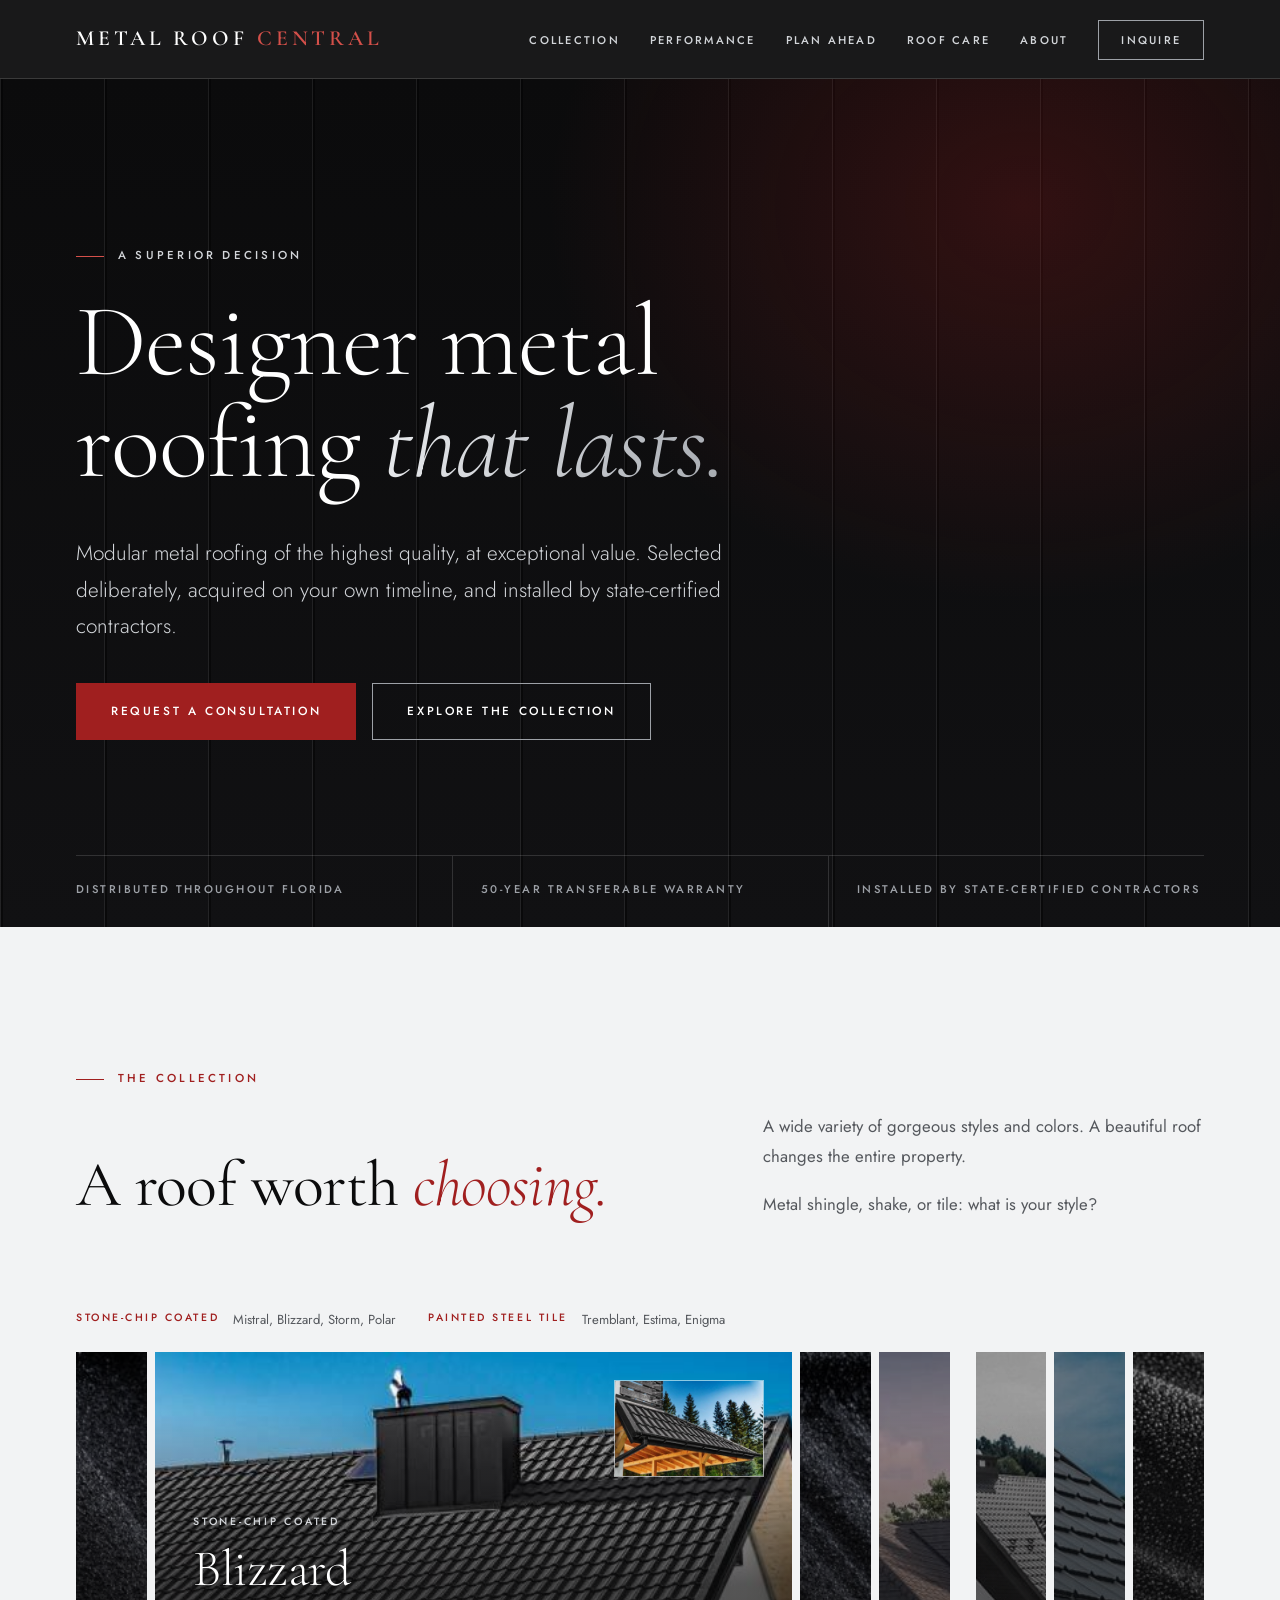
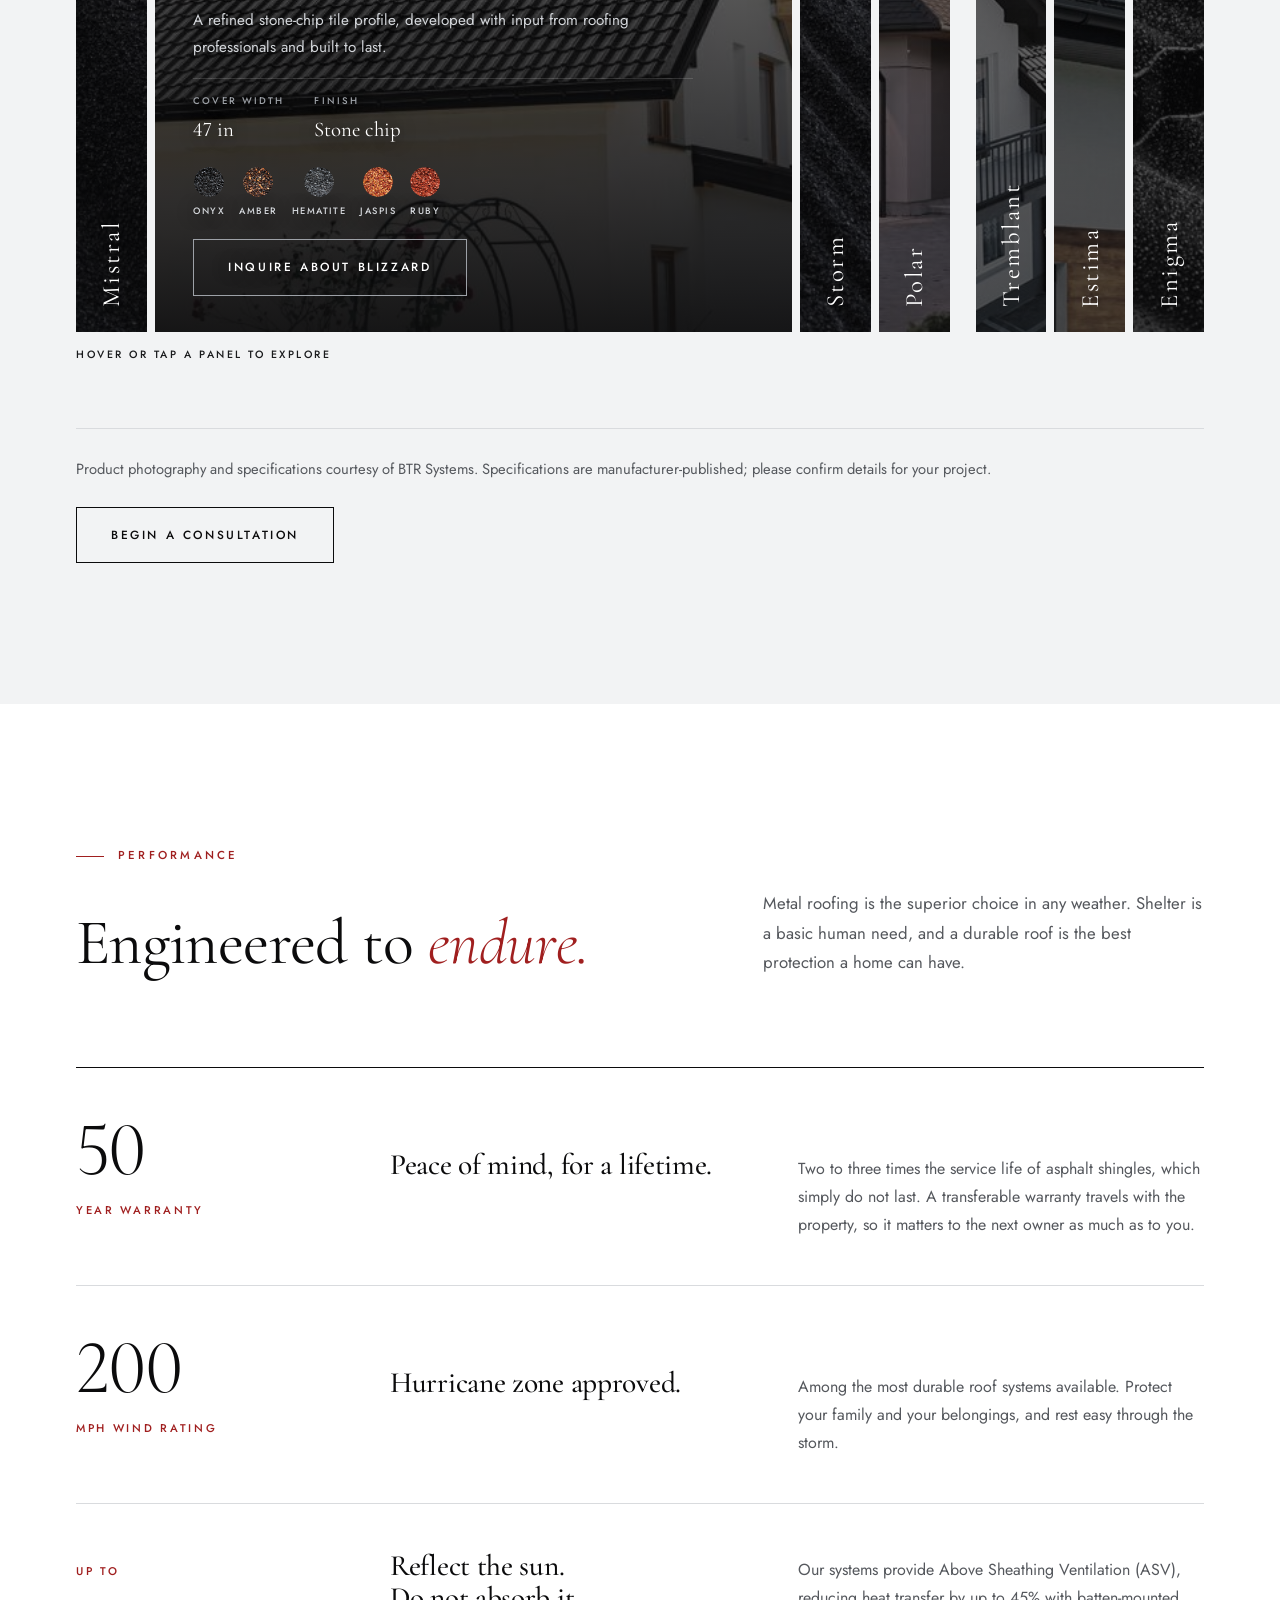
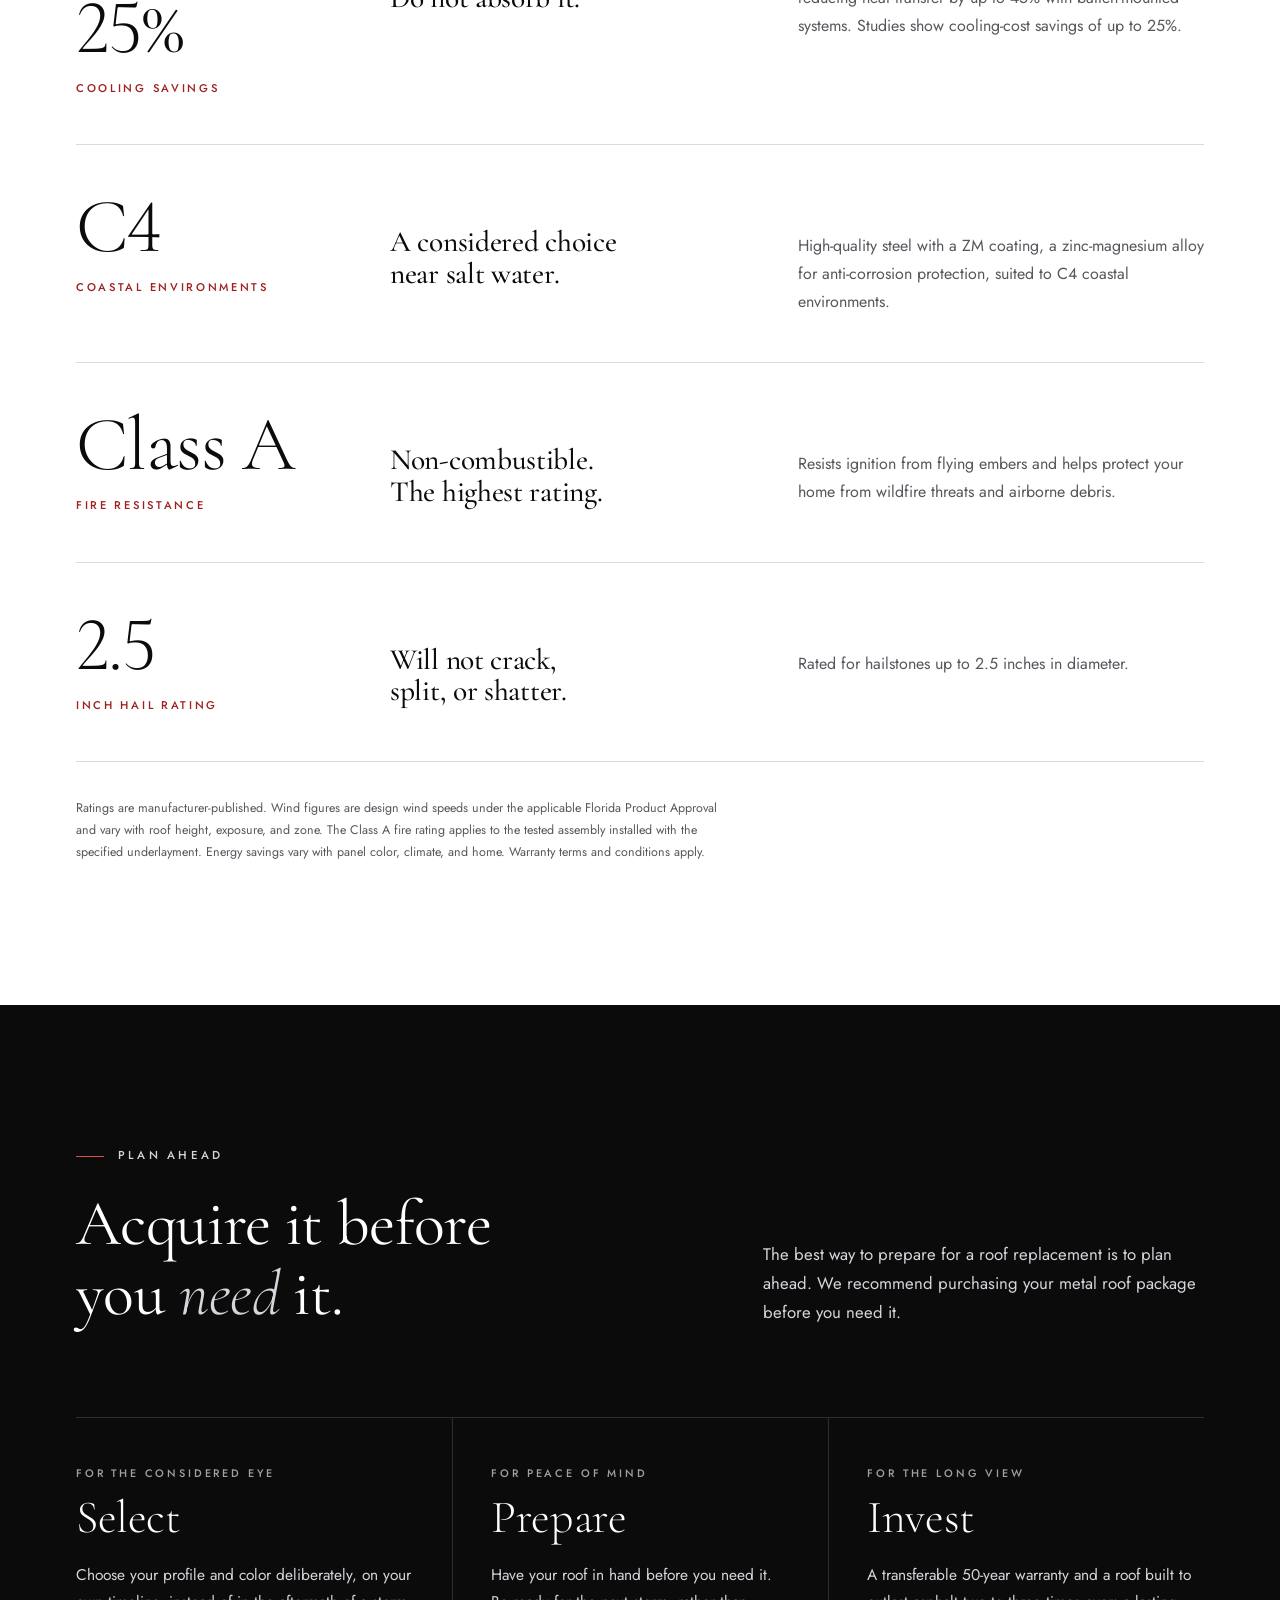
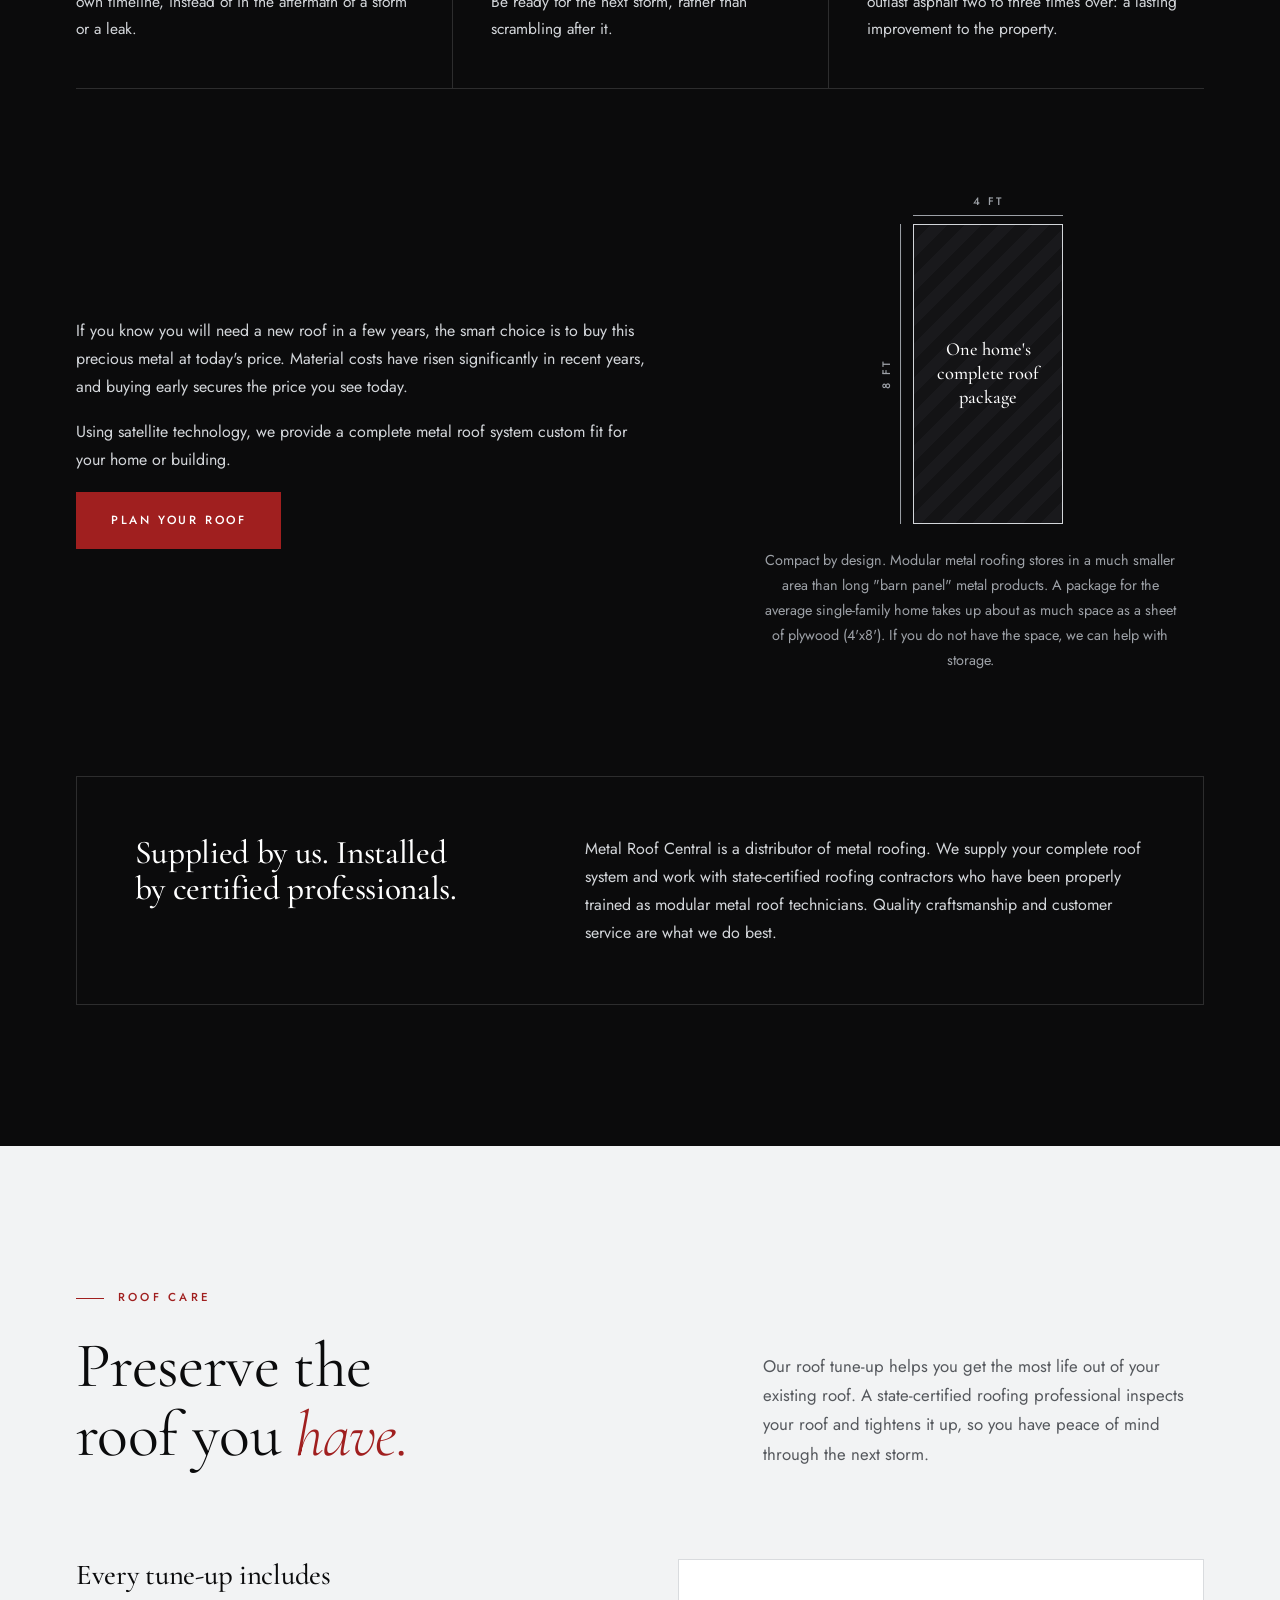
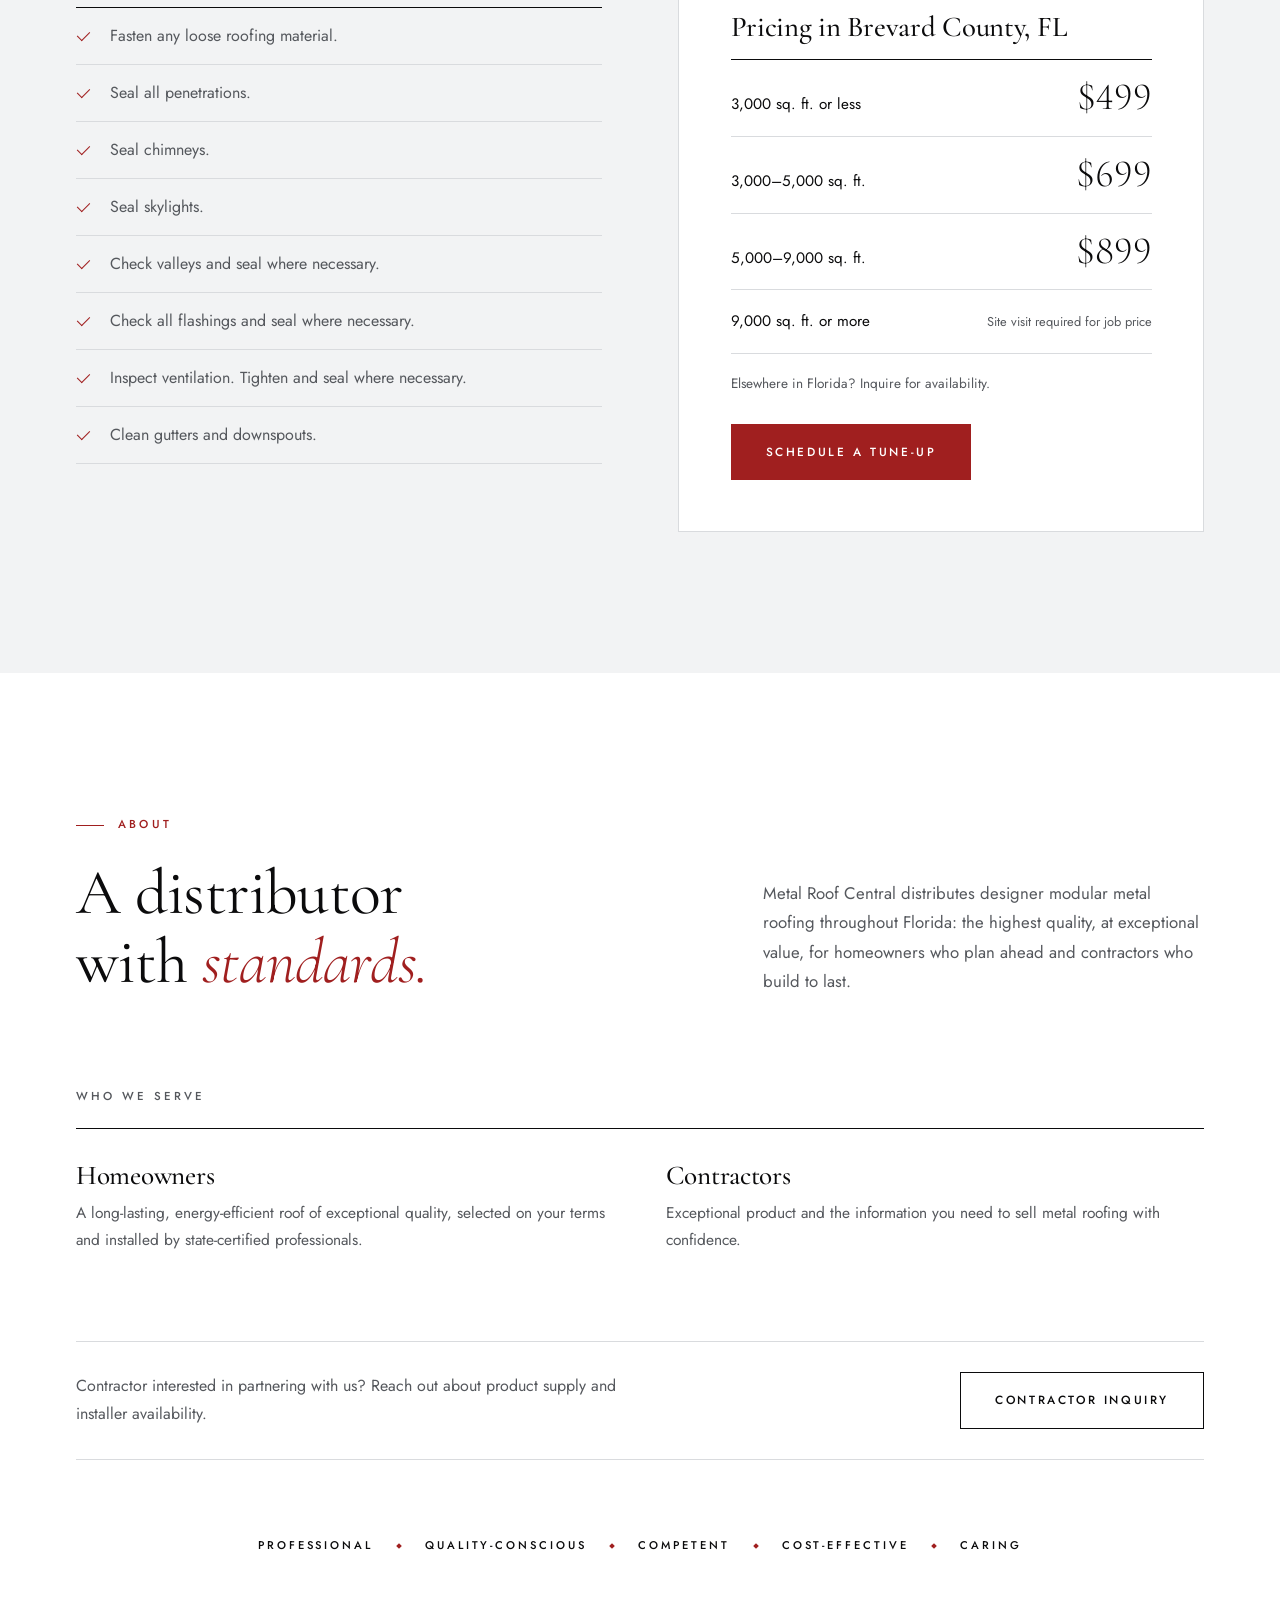
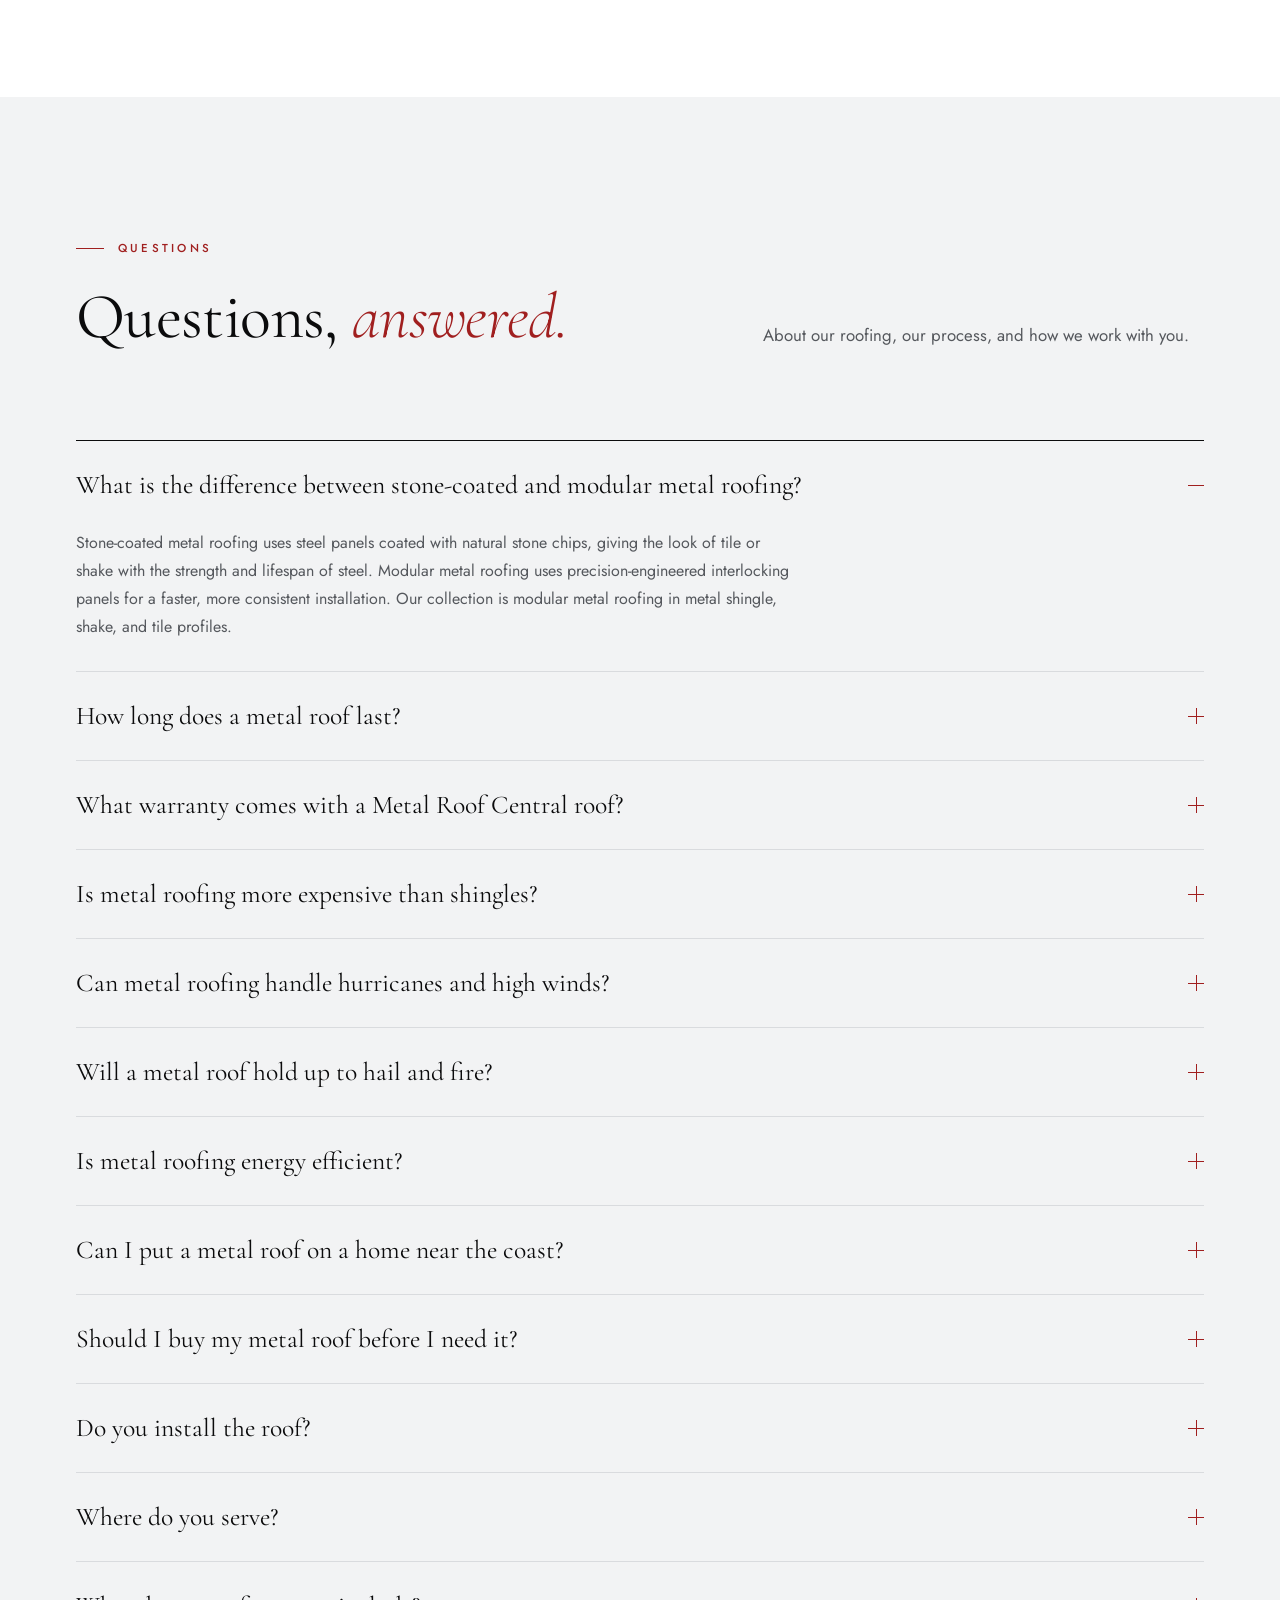
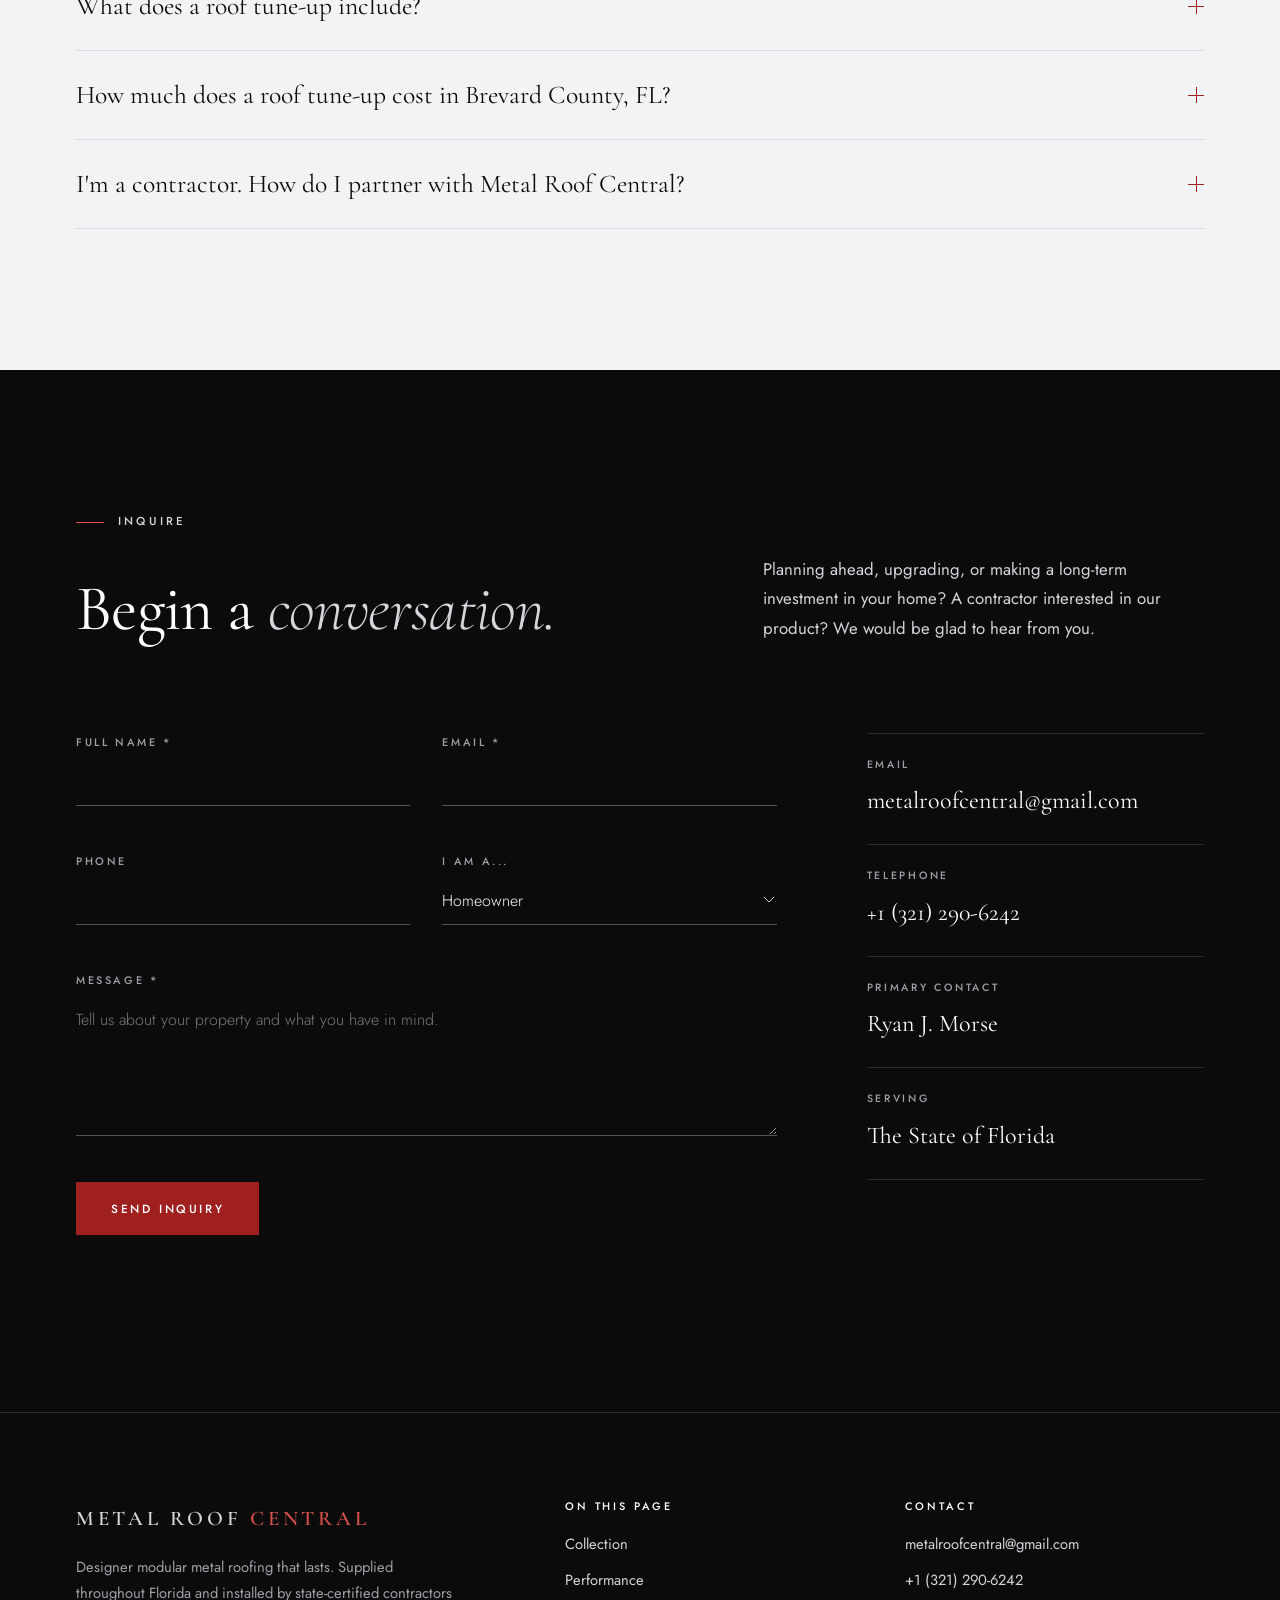
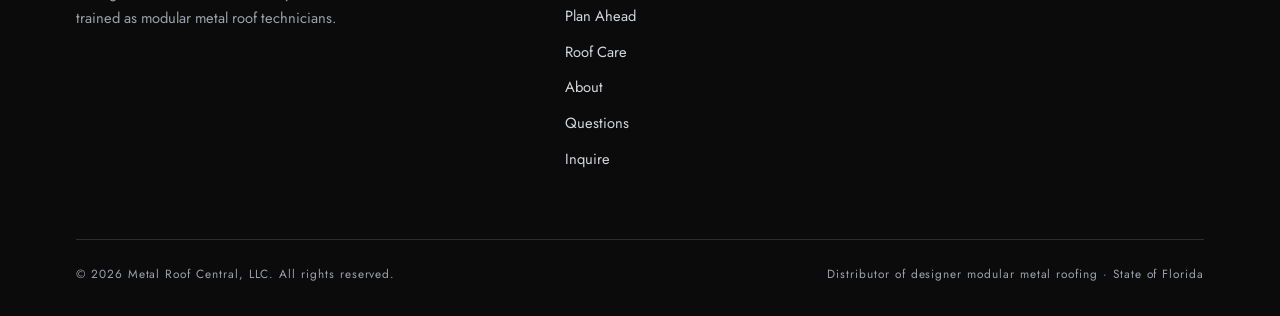
==== commit e016de2e: "Add BTR Systems product gallery: seven profiles with photos, specs, colors - Replace the three illus" ====
--- a/public/index.html
+++ b/public/index.html
@@ -55,7 +55,21 @@
   "telephone": "+1-321-290-6242",
   "founder": { "@type": "Person", "name": "Ryan J. Morse" },
   "areaServed": { "@type": "State", "name": "Florida" },
-  "hasOfferCatalog": {
+  "hasOfferCatalog": [
+  {
+    "@type": "OfferCatalog",
+    "name": "Roofing profiles",
+    "itemListElement": [
+      { "@type": "Product", "name": "Mistral", "brand": { "@type": "Brand", "name": "BTR Systems" }, "category": "Stone-chip coated steel roofing", "description": "A symmetrical, softly waved profile with a Mediterranean character. Cover width 50 in, minimum pitch 14 degrees. Colors: Onyx, Amber, Hematite, Jaspis, Ruby." },
+      { "@type": "Product", "name": "Blizzard", "brand": { "@type": "Brand", "name": "BTR Systems" }, "category": "Stone-chip coated steel roofing", "description": "A refined stone-chip tile profile with a 47 in cover width. Colors: Onyx, Amber, Hematite, Jaspis, Ruby." },
+      { "@type": "Product", "name": "Storm", "brand": { "@type": "Brand", "name": "BTR Systems" }, "category": "Stone-chip coated steel roofing", "description": "Deep, irregular texture inspired by aspen wood shingles. Cover width 51.7 in, minimum pitch 14 degrees. Colors: Onyx, Amber, Jade, Hematite." },
+      { "@type": "Product", "name": "Polar", "brand": { "@type": "Brand", "name": "BTR Systems" }, "category": "Stone-chip coated steel roofing", "description": "The look of a bitumen shingle in stone-chip steel, for roofs and facades, with concealed fasteners. Colors: Onyx, Amber, Hematite, Jade, Bronzite." },
+      { "@type": "Product", "name": "Tremblant", "brand": { "@type": "Brand", "name": "BTR Systems" }, "category": "Painted steel tile roofing", "description": "Classic clay tile reinterpreted in solid steel with a lower profile. Panel 47 x 27.5 in, 11.5 pieces per square." },
+      { "@type": "Product", "name": "Estima", "brand": { "@type": "Brand", "name": "BTR Systems" }, "category": "Painted steel tile roofing", "description": "A symmetrical flat tile in a wide choice of colors and coatings. Panel 47 x 27.5 in, 11.5 pieces per square." },
+      { "@type": "Product", "name": "Enigma", "brand": { "@type": "Brand", "name": "BTR Systems" }, "category": "Painted steel tile roofing", "description": "A symmetrical steel tile with an embossed, stiffened profile, striking in black and brick tones. Panel 46 x 27.5 in, 11.5 pieces per square." }
+    ]
+  },
+  {
     "@type": "OfferCatalog",
     "name": "Roof tune-ups (Brevard County, FL)",
     "itemListElement": [
@@ -63,7 +77,8 @@
       { "@type": "Offer", "name": "Roof tune-up, 3,000–5,000 sq. ft.", "price": "699", "priceCurrency": "USD", "areaServed": { "@type": "AdministrativeArea", "name": "Brevard County, Florida" }, "itemOffered": { "@type": "Service", "name": "Roof tune-up" } },
       { "@type": "Offer", "name": "Roof tune-up, 5,000–9,000 sq. ft.", "price": "899", "priceCurrency": "USD", "areaServed": { "@type": "AdministrativeArea", "name": "Brevard County, Florida" }, "itemOffered": { "@type": "Service", "name": "Roof tune-up" } }
     ]
-  },
+  }
+  ],
   "sameAs": []
 }
 </script>
@@ -209,33 +224,190 @@
       </div>
     </div>
 
-    <!-- EDIT: When project photography is ready, replace each .profile-art div with <img src="images/your-photo.jpg" alt="..."> -->
-    <div class="profile-grid">
-      <figure class="profile">
-        <div class="profile-art art-shingle" role="img" aria-label="Illustration of the metal shingle profile"></div>
-        <figcaption>
-          <h3>Metal Shingle</h3>
-          <p>Available in a wide range of colors.</p>
-        </figcaption>
-      </figure>
-      <figure class="profile">
-        <div class="profile-art art-shake" role="img" aria-label="Illustration of the metal shake profile"></div>
-        <figcaption>
-          <h3>Shake</h3>
-          <p>Available in a wide range of colors.</p>
-        </figcaption>
-      </figure>
-      <figure class="profile">
-        <div class="profile-art art-tile" role="img" aria-label="Illustration of the metal tile profile"></div>
-        <figcaption>
-          <h3>Tile</h3>
-          <p>Available in a wide range of colors.</p>
-        </figcaption>
-      </figure>
-    </div>
+    <p class="expander-key"><span>Stone-chip coated</span> Mistral, Blizzard, Storm, Polar <span>Painted steel tile</span> Tremblant, Estima, Enigma</p>
+
+    <!-- EDIT: one <article class="xp"> per profile. Keep exactly one with "is-active" so a panel is open at rest. -->
+    <div class="expander" role="group" aria-label="Roof profiles in the collection">
+
+      <article class="xp" id="style-mistral">
+        <img class="xp-photo" src="images/products/mistral.jpg" width="677" height="436" loading="lazy" decoding="async" alt="Close view of the Mistral stone-chip surface in black">
+        <button class="xp-tab" type="button" aria-expanded="false" aria-controls="style-mistral-info"><span class="xp-tab-name">Mistral</span></button>
+        <div class="xp-info" id="style-mistral-info">
+          <span class="xp-family">Stone-chip coated</span>
+          <h3>Mistral</h3>
+          <p>A symmetrical, softly waved profile with a Mediterranean character. At its best on regular, classic rooflines.</p>
+          <dl class="xp-specs">
+            <div><dt>Cover width</dt><dd>50 in</dd></div>
+            <div><dt>Minimum pitch</dt><dd>14°</dd></div>
+            <div><dt>Finish</dt><dd>Stone chip</dd></div>
+          </dl>
+          <ul class="xp-swatches" aria-label="Available colors">
+            <li><img src="images/swatches/onyx.png" width="30" height="30" alt=""><span>Onyx</span></li>
+            <li><img src="images/swatches/amber.png" width="30" height="30" alt=""><span>Amber</span></li>
+            <li><img src="images/swatches/hematite.png" width="30" height="30" alt=""><span>Hematite</span></li>
+            <li><img src="images/swatches/jaspis.png" width="30" height="30" alt=""><span>Jaspis</span></li>
+            <li><img src="images/swatches/ruby.png" width="30" height="30" alt=""><span>Ruby</span></li>
+          </ul>
+          <a href="#contact" class="btn btn-outline" data-prefill="I'd like to learn more about the Mistral profile. Property type and approximate size: ">Inquire about Mistral</a>
+        </div>
+        <figure class="xp-detail"><img src="images/products/mistral-detail.jpg" width="677" height="436" loading="lazy" decoding="async" alt="A single Mistral tile showing its wave profile"></figure>
+      </article>
+
+      <article class="xp is-active" id="style-blizzard">
+        <img class="xp-photo" src="images/products/blizzard.jpg" width="677" height="436" loading="lazy" decoding="async" alt="Blizzard stone-chip tile roof in charcoal on a white house">
+        <button class="xp-tab" type="button" aria-expanded="true" aria-controls="style-blizzard-info"><span class="xp-tab-name">Blizzard</span></button>
+        <div class="xp-info" id="style-blizzard-info">
+          <span class="xp-family">Stone-chip coated</span>
+          <h3>Blizzard</h3>
+          <p>A refined stone-chip tile profile, developed with input from roofing professionals and built to last.</p>
+          <dl class="xp-specs">
+            <div><dt>Cover width</dt><dd>47 in</dd></div>
+            <div><dt>Finish</dt><dd>Stone chip</dd></div>
+          </dl>
+          <ul class="xp-swatches" aria-label="Available colors">
+            <li><img src="images/swatches/onyx.png" width="30" height="30" alt=""><span>Onyx</span></li>
+            <li><img src="images/swatches/amber.png" width="30" height="30" alt=""><span>Amber</span></li>
+            <li><img src="images/swatches/hematite.png" width="30" height="30" alt=""><span>Hematite</span></li>
+            <li><img src="images/swatches/jaspis.png" width="30" height="30" alt=""><span>Jaspis</span></li>
+            <li><img src="images/swatches/ruby.png" width="30" height="30" alt=""><span>Ruby</span></li>
+          </ul>
+          <a href="#contact" class="btn btn-outline" data-prefill="I'd like to learn more about the Blizzard profile. Property type and approximate size: ">Inquire about Blizzard</a>
+        </div>
+        <figure class="xp-detail"><img src="images/products/blizzard-detail.jpg" width="677" height="436" loading="lazy" decoding="async" alt="Blizzard roof edge with timber eaves beneath tall pines"></figure>
+      </article>
+
+      <article class="xp" id="style-storm">
+        <img class="xp-photo" src="images/products/storm.jpg" width="677" height="436" loading="lazy" decoding="async" alt="Close view of the deep Storm stone-chip texture">
+        <button class="xp-tab" type="button" aria-expanded="false" aria-controls="style-storm-info"><span class="xp-tab-name">Storm</span></button>
+        <div class="xp-info" id="style-storm-info">
+          <span class="xp-family">Stone-chip coated</span>
+          <h3>Storm</h3>
+          <p>Deep, irregular texture inspired by aspen wood shingles. Made for timber homes, cabins and contemporary architecture, and designed for storm conditions when properly installed.</p>
+          <dl class="xp-specs">
+            <div><dt>Cover width</dt><dd>51.7 in</dd></div>
+            <div><dt>Minimum pitch</dt><dd>14°</dd></div>
+            <div><dt>Finish</dt><dd>Stone chip</dd></div>
+          </dl>
+          <ul class="xp-swatches" aria-label="Available colors">
+            <li><img src="images/swatches/onyx.png" width="30" height="30" alt=""><span>Onyx</span></li>
+            <li><img src="images/swatches/amber.png" width="30" height="30" alt=""><span>Amber</span></li>
+            <li><img src="images/swatches/jade.png" width="30" height="30" alt=""><span>Jade</span></li>
+            <li><img src="images/swatches/hematite.png" width="30" height="30" alt=""><span>Hematite</span></li>
+          </ul>
+          <a href="#contact" class="btn btn-outline" data-prefill="I'd like to learn more about the Storm profile. Property type and approximate size: ">Inquire about Storm</a>
+        </div>
+        <figure class="xp-detail"><img src="images/products/storm-detail.jpg" width="677" height="436" loading="lazy" decoding="async" alt="A single Storm tile showing its shake-like profile"></figure>
+      </article>
+
+      <article class="xp" id="style-polar">
+        <img class="xp-photo" src="images/products/polar.jpg" width="677" height="436" loading="lazy" decoding="async" alt="Polar stone-chip roof on a modern home at dusk">
+        <button class="xp-tab" type="button" aria-expanded="false" aria-controls="style-polar-info"><span class="xp-tab-name">Polar</span></button>
+        <div class="xp-info" id="style-polar-info">
+          <span class="xp-family">Stone-chip coated</span>
+          <h3>Polar</h3>
+          <p>The familiar look of a bitumen shingle, rebuilt in stone-chip steel with a thick, textured surface. Suited to roofs and façades alike, with concealed fasteners.</p>
+          <dl class="xp-specs">
+            <div><dt>Use</dt><dd>Roof &amp; façade</dd></div>
+            <div><dt>Finish</dt><dd>Stone chip</dd></div>
+          </dl>
+          <ul class="xp-swatches" aria-label="Available colors">
+            <li><img src="images/swatches/onyx.png" width="30" height="30" alt=""><span>Onyx</span></li>
+            <li><img src="images/swatches/amber.png" width="30" height="30" alt=""><span>Amber</span></li>
+            <li><img src="images/swatches/hematite.png" width="30" height="30" alt=""><span>Hematite</span></li>
+            <li><img src="images/swatches/jade.png" width="30" height="30" alt=""><span>Jade</span></li>
+            <li><img src="images/swatches/bronzite.png" width="30" height="30" alt=""><span>Bronzite</span></li>
+          </ul>
+          <a href="#contact" class="btn btn-outline" data-prefill="I'd like to learn more about the Polar profile. Property type and approximate size: ">Inquire about Polar</a>
+        </div>
+        <figure class="xp-detail"><img src="images/products/polar-detail.jpg" width="677" height="436" loading="lazy" decoding="async" alt="Polar roof on a two-storey home with large windows"></figure>
+      </article>
+
+      <article class="xp family-start" id="style-tremblant">
+        <img class="xp-photo" src="images/products/tremblant.jpg" width="677" height="436" loading="lazy" decoding="async" alt="Tremblant steel tile roofs on a row of townhouses">
+        <button class="xp-tab" type="button" aria-expanded="false" aria-controls="style-tremblant-info"><span class="xp-tab-name">Tremblant</span></button>
+        <div class="xp-info" id="style-tremblant-info">
+          <span class="xp-family">Painted steel tile</span>
+          <h3>Tremblant</h3>
+          <p>Classic clay tile reinterpreted in solid steel, with a lower profile. Light enough to need no added roof reinforcement.</p>
+          <dl class="xp-specs">
+            <div><dt>Panel</dt><dd>47 × 27.5 in</dd></div>
+            <div><dt>Profile height</dt><dd>1.25 in</dd></div>
+            <div><dt>Per square</dt><dd>11.5</dd></div>
+          </dl>
+          <ul class="xp-swatches xp-swatches--chips" aria-label="Available colors, ThyssenKrupp TK codes">
+            <li title="Green"><i style="background:#214932"></i><span>6020</span></li>
+            <li title="Copper brown"><i style="background:#91533c"></i><span>8004</span></li>
+            <li title="Red"><i style="background:#823d37"></i><span>3009</span></li>
+            <li title="Chocolate brown"><i style="background:#4d3f39"></i><span>8017</span></li>
+            <li title="Grey brown"><i style="background:#2d322a"></i><span>8019</span></li>
+            <li title="Anthracite"><i style="background:#2e353f"></i><span>7016</span></li>
+            <li title="Graphite grey"><i style="background:#4d5057"></i><span>7024</span></li>
+            <li title="Black"><i style="background:#09090b"></i><span>9005</span></li>
+          </ul>
+          <a href="#contact" class="btn btn-outline" data-prefill="I'd like to learn more about the Tremblant profile. Property type and approximate size: ">Inquire about Tremblant</a>
+        </div>
+        <figure class="xp-detail"><img src="images/products/tremblant-detail.jpg" width="677" height="436" loading="lazy" decoding="async" alt="Tremblant tile roof with a hillside view"></figure>
+      </article>
+
+      <article class="xp" id="style-estima">
+        <img class="xp-photo" src="images/products/estima.jpg" width="677" height="436" loading="lazy" decoding="async" alt="Estima steel tile roof on a white house beside pine trees">
+        <button class="xp-tab" type="button" aria-expanded="false" aria-controls="style-estima-info"><span class="xp-tab-name">Estima</span></button>
+        <div class="xp-info" id="style-estima-info">
+          <span class="xp-family">Painted steel tile</span>
+          <h3>Estima</h3>
+          <p>A symmetrical flat tile in a wide choice of colors and coatings, equally at home on simple or complex roofs.</p>
+          <dl class="xp-specs">
+            <div><dt>Panel</dt><dd>47 × 27.5 in</dd></div>
+            <div><dt>Profile height</dt><dd>1.25 in</dd></div>
+            <div><dt>Per square</dt><dd>11.5</dd></div>
+          </dl>
+          <ul class="xp-swatches xp-swatches--chips" aria-label="Available colors, ThyssenKrupp TK codes">
+            <li title="Green"><i style="background:#214932"></i><span>6020</span></li>
+            <li title="Copper brown"><i style="background:#91533c"></i><span>8004</span></li>
+            <li title="Red"><i style="background:#823d37"></i><span>3009</span></li>
+            <li title="Chocolate brown"><i style="background:#4d3f39"></i><span>8017</span></li>
+            <li title="Grey brown"><i style="background:#2d322a"></i><span>8019</span></li>
+            <li title="Anthracite"><i style="background:#2e353f"></i><span>7016</span></li>
+            <li title="Graphite grey"><i style="background:#4d5057"></i><span>7024</span></li>
+            <li title="Black"><i style="background:#09090b"></i><span>9005</span></li>
+          </ul>
+          <a href="#contact" class="btn btn-outline" data-prefill="I'd like to learn more about the Estima profile. Property type and approximate size: ">Inquire about Estima</a>
+        </div>
+        <figure class="xp-detail"><img src="images/products/estima-detail.jpg" width="677" height="436" loading="lazy" decoding="async" alt="Aerial view of an Estima roof with a skylight"></figure>
+      </article>
+
+      <article class="xp" id="style-enigma">
+        <img class="xp-photo" src="images/products/enigma.jpg" width="677" height="436" loading="lazy" decoding="async" alt="Close view of the Enigma wave profile with water droplets">
+        <button class="xp-tab" type="button" aria-expanded="false" aria-controls="style-enigma-info"><span class="xp-tab-name">Enigma</span></button>
+        <div class="xp-info" id="style-enigma-info">
+          <span class="xp-family">Painted steel tile</span>
+          <h3>Enigma</h3>
+          <p>A symmetrical steel tile with an embossed, stiffened profile. Striking in black and brick tones, with a laying pattern adapted to each roof.</p>
+          <dl class="xp-specs">
+            <div><dt>Panel</dt><dd>46 × 27.5 in</dd></div>
+            <div><dt>Profile height</dt><dd>1.25 in</dd></div>
+            <div><dt>Per square</dt><dd>11.5</dd></div>
+          </dl>
+          <ul class="xp-swatches xp-swatches--chips" aria-label="Available colors, ThyssenKrupp TK codes">
+            <li title="Green"><i style="background:#214932"></i><span>6020</span></li>
+            <li title="Copper brown"><i style="background:#91533c"></i><span>8004</span></li>
+            <li title="Red"><i style="background:#823d37"></i><span>3009</span></li>
+            <li title="Chocolate brown"><i style="background:#4d3f39"></i><span>8017</span></li>
+            <li title="Grey brown"><i style="background:#2d322a"></i><span>8019</span></li>
+            <li title="Anthracite"><i style="background:#2e353f"></i><span>7016</span></li>
+            <li title="Graphite grey"><i style="background:#4d5057"></i><span>7024</span></li>
+            <li title="Black"><i style="background:#09090b"></i><span>9005</span></li>
+          </ul>
+          <a href="#contact" class="btn btn-outline" data-prefill="I'd like to learn more about the Enigma profile. Property type and approximate size: ">Inquire about Enigma</a>
+        </div>
+        <figure class="xp-detail"><img src="images/products/enigma-detail.jpg" width="677" height="436" loading="lazy" decoding="async" alt="The Enigma profile catching the light"></figure>
+      </article>
+
+    </div>
+    <p class="expander-hint" aria-hidden="true">Hover or tap a panel to explore</p>
 
     <div class="collection-note">
-      <p>Project photography will be added here as installations are completed.</p>
+      <p>Product photography and specifications courtesy of BTR Systems. Specifications are manufacturer-published; please confirm details for your project.</p>
       <a href="#contact" class="btn btn-outline-dark">Begin a Consultation</a>
     </div>
   </div>
--- a/public/css/style.css
+++ b/public/css/style.css
@@ -319,48 +319,209 @@
 
 /* Collection
    ========================================================================== */
-.profile-grid {
-  display: grid;
-  grid-template-columns: repeat(3, minmax(0, 1fr));
-  gap: clamp(18px, 2.4vw, 36px);
-}
-.profile { margin: 0; }
-.profile-art {
+.expander-key {
+  display: flex;
+  flex-wrap: wrap;
+  gap: 6px 14px;
+  margin: 0 0 20px;
+  font-size: 0.82rem;
+  color: var(--text-muted);
+}
+.expander-key span {
+  font-size: 0.66rem;
+  font-weight: 500;
+  letter-spacing: 0.24em;
+  text-transform: uppercase;
+  color: var(--red);
+}
+.expander-key span:not(:first-child) { margin-left: 18px; }
+
+/* Expanding gallery: the open panel grows, the others fold to a labelled edge */
+.expander {
+  display: flex;
+  gap: 8px;
+  height: clamp(460px, 50vw, 580px);
+}
+.xp {
   position: relative;
-  aspect-ratio: 4 / 5;
+  flex: 1 1 0;
+  min-width: 0;
   overflow: hidden;
-  border: 1px solid var(--line);
-}
-.profile-art::after {
-  content: "Illustrative";
+  background: var(--ink);
+  transition: flex-grow 0.75s cubic-bezier(0.2, 0.7, 0.2, 1);
+}
+.xp.family-start { margin-left: 18px; }
+.xp.is-active { flex-grow: 9; }
+
+.xp-photo {
   position: absolute;
-  left: 16px;
-  bottom: 14px;
-  font-size: 0.62rem;
+  inset: 0;
+  width: 100%;
+  height: 100%;
+  object-fit: cover;
+  object-position: center;
+  filter: grayscale(0.35) brightness(0.62);
+  transition: filter 0.75s ease;
+}
+.xp.is-active .xp-photo { filter: none; }
+@media (hover: hover) {
+  .xp:not(.is-active):hover .xp-photo { filter: grayscale(0.1) brightness(0.82); }
+}
+.xp::after {
+  content: "";
+  position: absolute;
+  inset: 0;
+  pointer-events: none;
+  background: linear-gradient(180deg, rgba(11, 11, 12, 0) 10%, rgba(11, 11, 12, 0.66) 40%, rgba(11, 11, 12, 0.95) 100%);
+  opacity: 0.55;
+  transition: opacity 0.75s ease;
+}
+.xp.is-active::after { opacity: 1; }
+
+.xp-tab {
+  position: absolute;
+  inset: 0;
+  z-index: 2;
+  width: 100%;
+  background: none;
+  border: 0;
+  padding: 0;
+  cursor: pointer;
+  color: var(--white);
+}
+.xp-tab:focus-visible { outline-offset: -4px; }
+.xp-tab-name {
+  position: absolute;
+  left: 50%;
+  bottom: 24px;
+  writing-mode: vertical-rl;
+  transform: translateX(-50%) rotate(180deg);
+  font-family: var(--font-display);
+  font-size: 1.55rem;
+  font-weight: 400;
+  letter-spacing: 0.1em;
+  white-space: nowrap;
+  transition: opacity 0.35s ease;
+}
+.xp.is-active .xp-tab-name { opacity: 0; }
+
+.xp-info {
+  position: absolute;
+  z-index: 3;
+  left: clamp(22px, 3vw, 40px);
+  bottom: clamp(22px, 3vw, 36px);
+  width: 500px;
+  max-width: calc(100% - 44px);
+  color: var(--white);
+  text-shadow: 0 1px 16px rgba(0, 0, 0, 0.6);
+  opacity: 0;
+  visibility: hidden;
+  transform: translateY(12px);
+  pointer-events: none;
+  transition: opacity 0.4s ease, transform 0.6s cubic-bezier(0.2, 0.7, 0.2, 1), visibility 0s linear 0.4s;
+}
+.xp.is-active .xp-info {
+  opacity: 1;
+  visibility: visible;
+  transform: none;
+  transition-delay: 0.3s, 0.3s, 0s;
+}
+.xp-info a { pointer-events: auto; }
+.xp-family {
+  display: block;
+  margin-bottom: 10px;
+  font-size: 0.66rem;
+  font-weight: 500;
+  letter-spacing: 0.26em;
+  text-transform: uppercase;
+  color: var(--platinum);
+}
+.xp-info h3 {
+  margin: 0 0 0.2em;
+  font-size: clamp(2.2rem, 4vw, 3.2rem);
+  font-weight: 300;
+  color: var(--white);
+}
+.xp-info p { margin: 0 0 18px; font-size: 0.95rem; color: var(--platinum); }
+
+.xp-specs {
+  display: flex;
+  flex-wrap: wrap;
+  gap: 10px 30px;
+  margin: 0 0 18px;
+  padding-top: 14px;
+  border-top: 1px solid var(--line-dark);
+}
+.xp-specs dt {
+  font-size: 0.6rem;
+  font-weight: 500;
+  letter-spacing: 0.22em;
+  text-transform: uppercase;
+  color: var(--silver);
+}
+.xp-specs dd {
+  margin: 2px 0 0;
+  font-family: var(--font-display);
+  font-size: 1.3rem;
+  color: var(--white);
+  font-variant-numeric: lining-nums;
+}
+
+.xp-swatches {
+  display: flex;
+  flex-wrap: wrap;
+  gap: 8px 14px;
+  list-style: none;
+  margin: 0 0 20px;
+  padding: 0;
+}
+.xp-swatches li { display: flex; flex-direction: column; align-items: center; gap: 6px; }
+.xp-swatches img,
+.xp-swatches i {
+  display: block;
+  width: 30px;
+  height: 30px;
+  border-radius: 50%;
+}
+.xp-swatches i { box-shadow: inset 0 0 0 1px rgba(255, 255, 255, 0.28); }
+.xp-swatches span {
+  font-size: 0.58rem;
+  font-weight: 500;
+  letter-spacing: 0.16em;
+  text-transform: uppercase;
+  color: var(--platinum);
+}
+
+.xp-detail {
+  position: absolute;
+  z-index: 3;
+  top: clamp(18px, 2.4vw, 28px);
+  right: clamp(18px, 2.4vw, 28px);
+  width: 150px;
+  margin: 0;
+  border: 1px solid rgba(255, 255, 255, 0.55);
+  opacity: 0;
+  visibility: hidden;
+  transform: translateY(-8px);
+  pointer-events: none;
+  transition: opacity 0.4s ease, transform 0.6s cubic-bezier(0.2, 0.7, 0.2, 1), visibility 0s linear 0.4s;
+}
+.xp-detail img { display: block; width: 100%; height: auto; }
+.xp.is-active .xp-detail {
+  opacity: 1;
+  visibility: visible;
+  transform: none;
+  transition-delay: 0.45s, 0.45s, 0s;
+}
+
+.expander-hint {
+  margin: 14px 0 0;
+  font-size: 0.66rem;
+  font-weight: 500;
   letter-spacing: 0.24em;
   text-transform: uppercase;
-  color: rgba(255, 255, 255, 0.7);
-}
-.art-shingle {
-  background:
-    repeating-linear-gradient(180deg, rgba(255, 255, 255, 0.11) 0, rgba(255, 255, 255, 0) 14px, rgba(0, 0, 0, 0.4) 47px, rgba(0, 0, 0, 0.55) 48px),
-    linear-gradient(160deg, #3b3d42 0%, #141518 75%);
-}
-.art-shake {
-  background:
-    repeating-linear-gradient(90deg, rgba(0, 0, 0, 0.28) 0 1px, transparent 1px 41px),
-    repeating-linear-gradient(90deg, rgba(0, 0, 0, 0.2) 0 1px, transparent 1px 67px),
-    repeating-linear-gradient(90deg, rgba(255, 255, 255, 0.28) 0 1px, transparent 1px 89px),
-    linear-gradient(170deg, #cfd2d6 0%, #7e8288 100%);
-}
-.art-tile {
-  background:
-    radial-gradient(circle at 50% 100%, rgba(0, 0, 0, 0) 0 25px, rgba(0, 0, 0, 0.5) 26px 27px, transparent 28px) 0 0 / 56px 40px,
-    linear-gradient(160deg, #7a1717 0%, #2a0b0c 85%);
-}
-.profile figcaption { padding-top: 24px; }
-.profile h3 { font-size: 1.9rem; margin: 0 0 0.25em; }
-.profile p { margin: 0; font-size: 0.95rem; }
+  color: var(--ink-faint);
+}
 
 .collection-note {
   display: flex;
@@ -907,17 +1068,8 @@
 .motion .section-head.in .eyebrow::before { transform: scaleX(1); }
 
 /* Hover details */
-.profile-art { transition: transform 0.7s cubic-bezier(0.2, 0.7, 0.2, 1), box-shadow 0.7s ease; }
-.profile h3 {
-  display: inline-block;
-  padding-bottom: 4px;
-  background: linear-gradient(var(--red), var(--red)) 0 100% / 0 1px no-repeat;
-  transition: background-size 0.55s cubic-bezier(0.2, 0.7, 0.2, 1);
-}
 .stat { transition: color 0.5s ease; }
 @media (hover: hover) {
-  .profile:hover .profile-art { transform: translateY(-6px); box-shadow: 0 28px 44px -28px rgba(0, 0, 0, 0.55); }
-  .profile:hover h3 { background-size: 100% 1px; }
   .spec:hover .stat { color: var(--red); }
   .btn-primary:hover { transform: translateY(-1px); }
 }
@@ -932,7 +1084,6 @@
    ========================================================================== */
 @media (max-width: 900px) {
   .section-head { grid-template-columns: 1fr; gap: 24px; }
-  .profile-grid { grid-template-columns: 1fr; max-width: 520px; }
   .spec { grid-template-columns: 1fr; gap: 14px; }
   .spec-stat { flex-direction: row; align-items: baseline; flex-wrap: wrap; gap: 6px 18px; }
   .stat-pre,
@@ -950,6 +1101,31 @@
   .footer-grid { grid-template-columns: 1fr; }
 }
 
+/* Gallery on narrower screens: a vertical accordion instead of side-by-side panels */
+@media (max-width: 1150px) {
+  .expander { flex-direction: column; height: auto; gap: 8px; }
+  .xp {
+    flex: none;
+    height: 92px;
+    transition: height 0.7s cubic-bezier(0.2, 0.7, 0.2, 1);
+  }
+  .xp.family-start { margin-left: 0; margin-top: 14px; }
+  .xp.is-active { height: 520px; }
+  .xp-tab-name {
+    left: 24px;
+    bottom: 50%;
+    writing-mode: horizontal-tb;
+    transform: translateY(50%);
+    font-size: 1.7rem;
+  }
+  .xp-info { left: 22px; right: 22px; width: auto; max-width: none; bottom: 22px; }
+  .xp-detail { width: 112px; top: 16px; right: 16px; }
+  .expander-hint { display: none; }
+}
+@media (max-width: 600px) {
+  .xp.is-active { height: 610px; }
+}
+
 @media (max-width: 480px) {
   .logo { font-size: 1.1rem; letter-spacing: 0.13em; }
 }
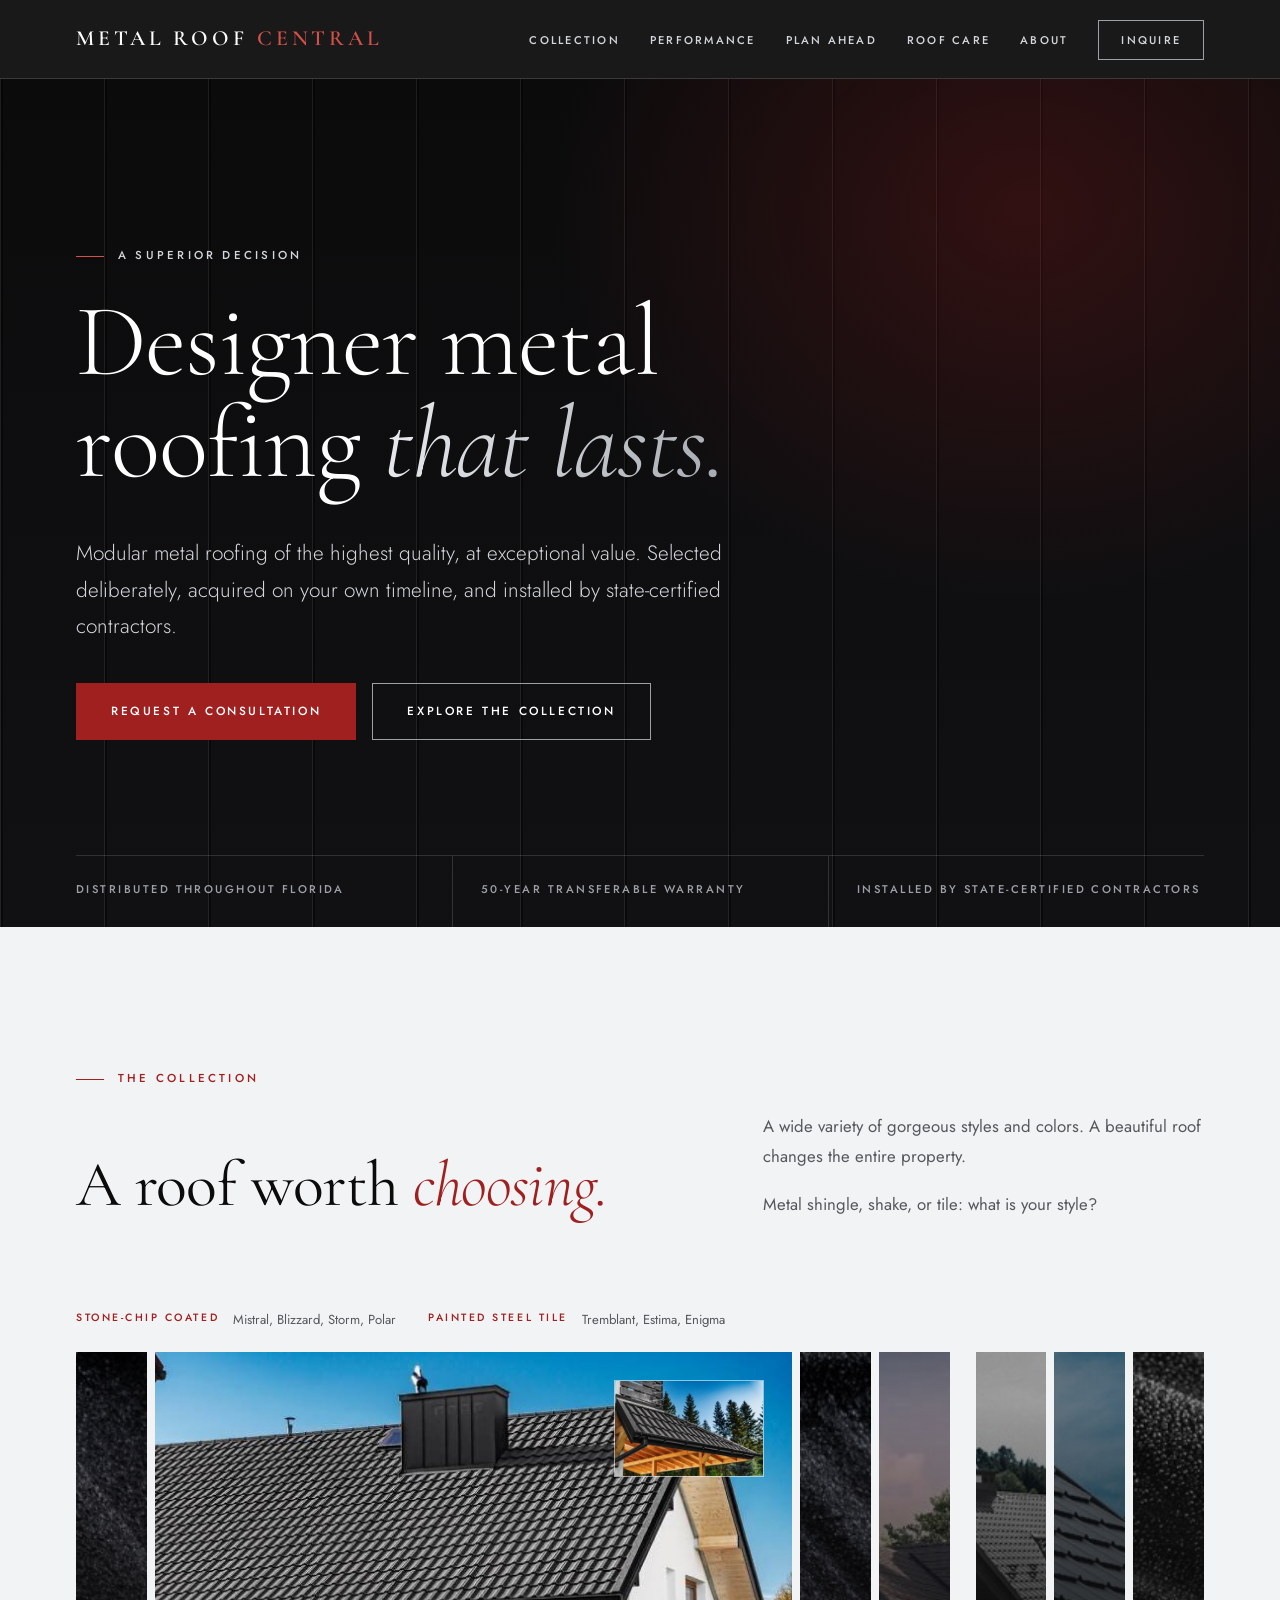
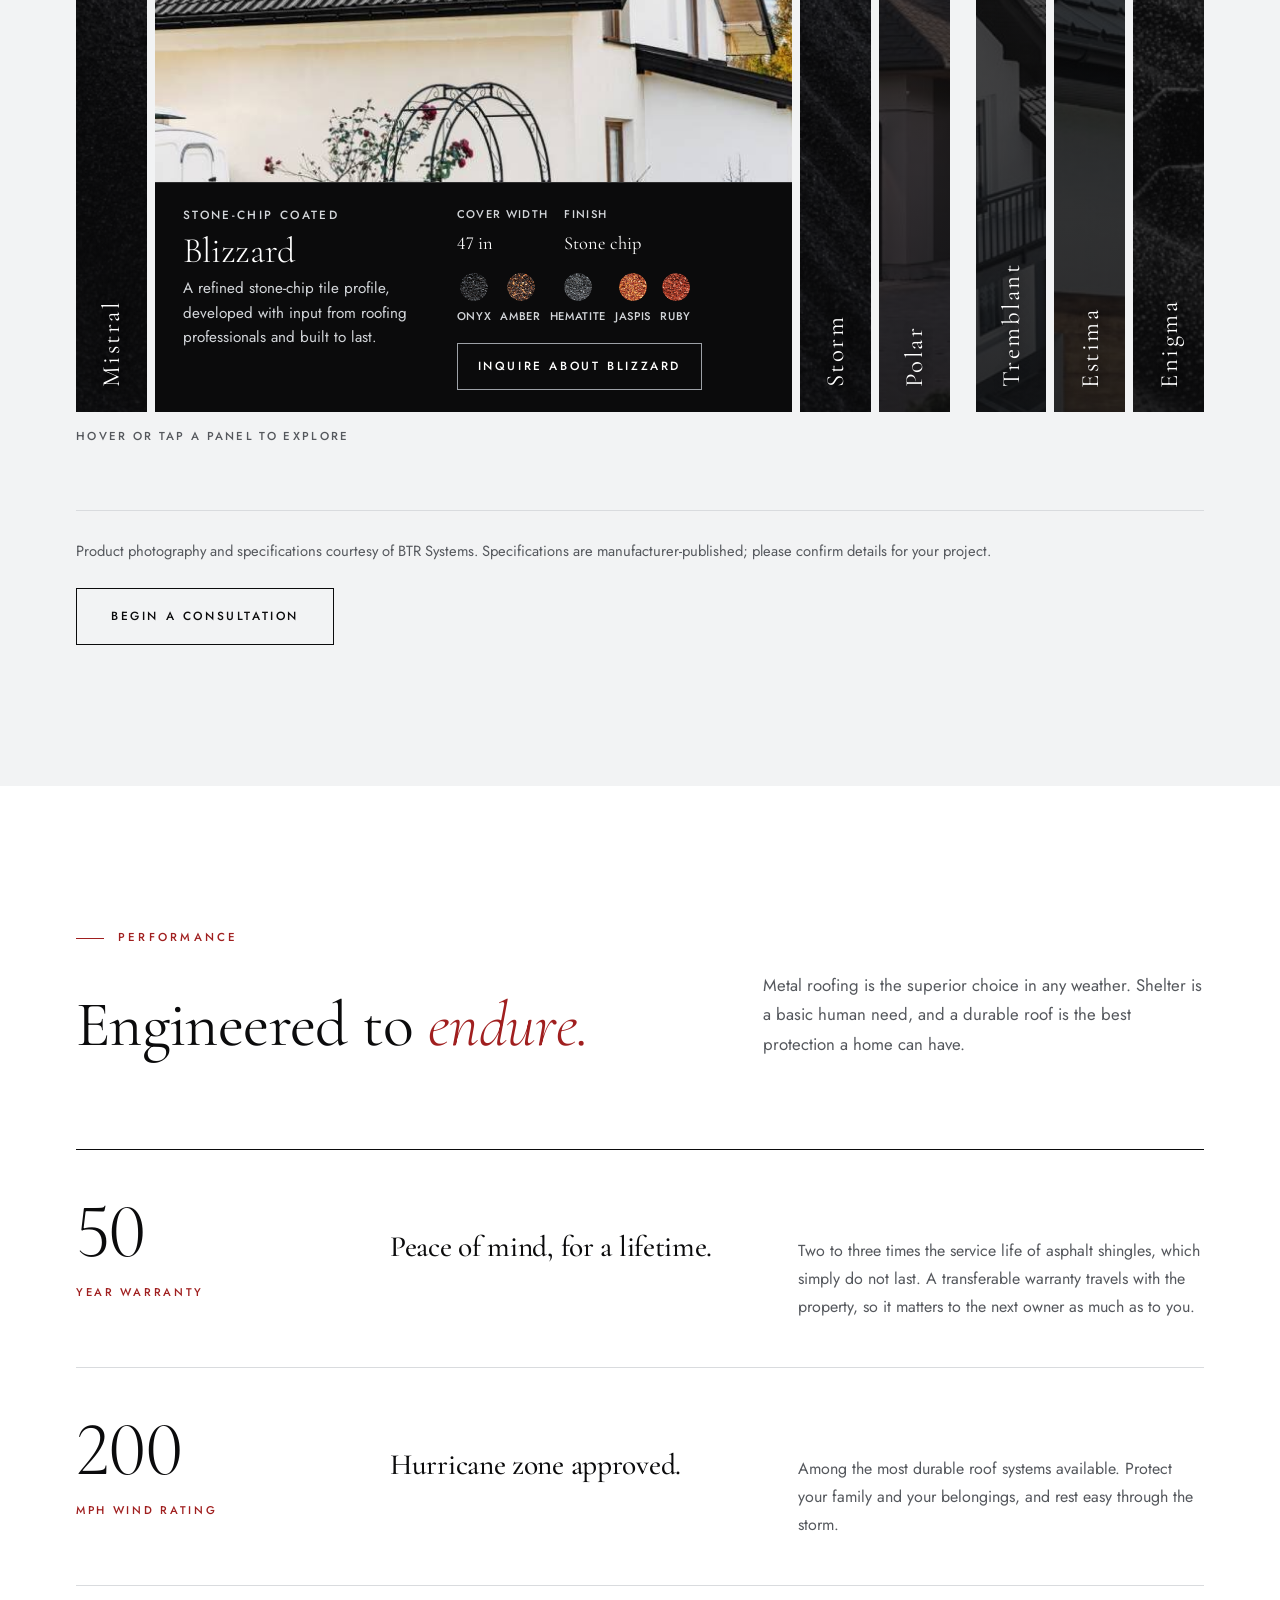
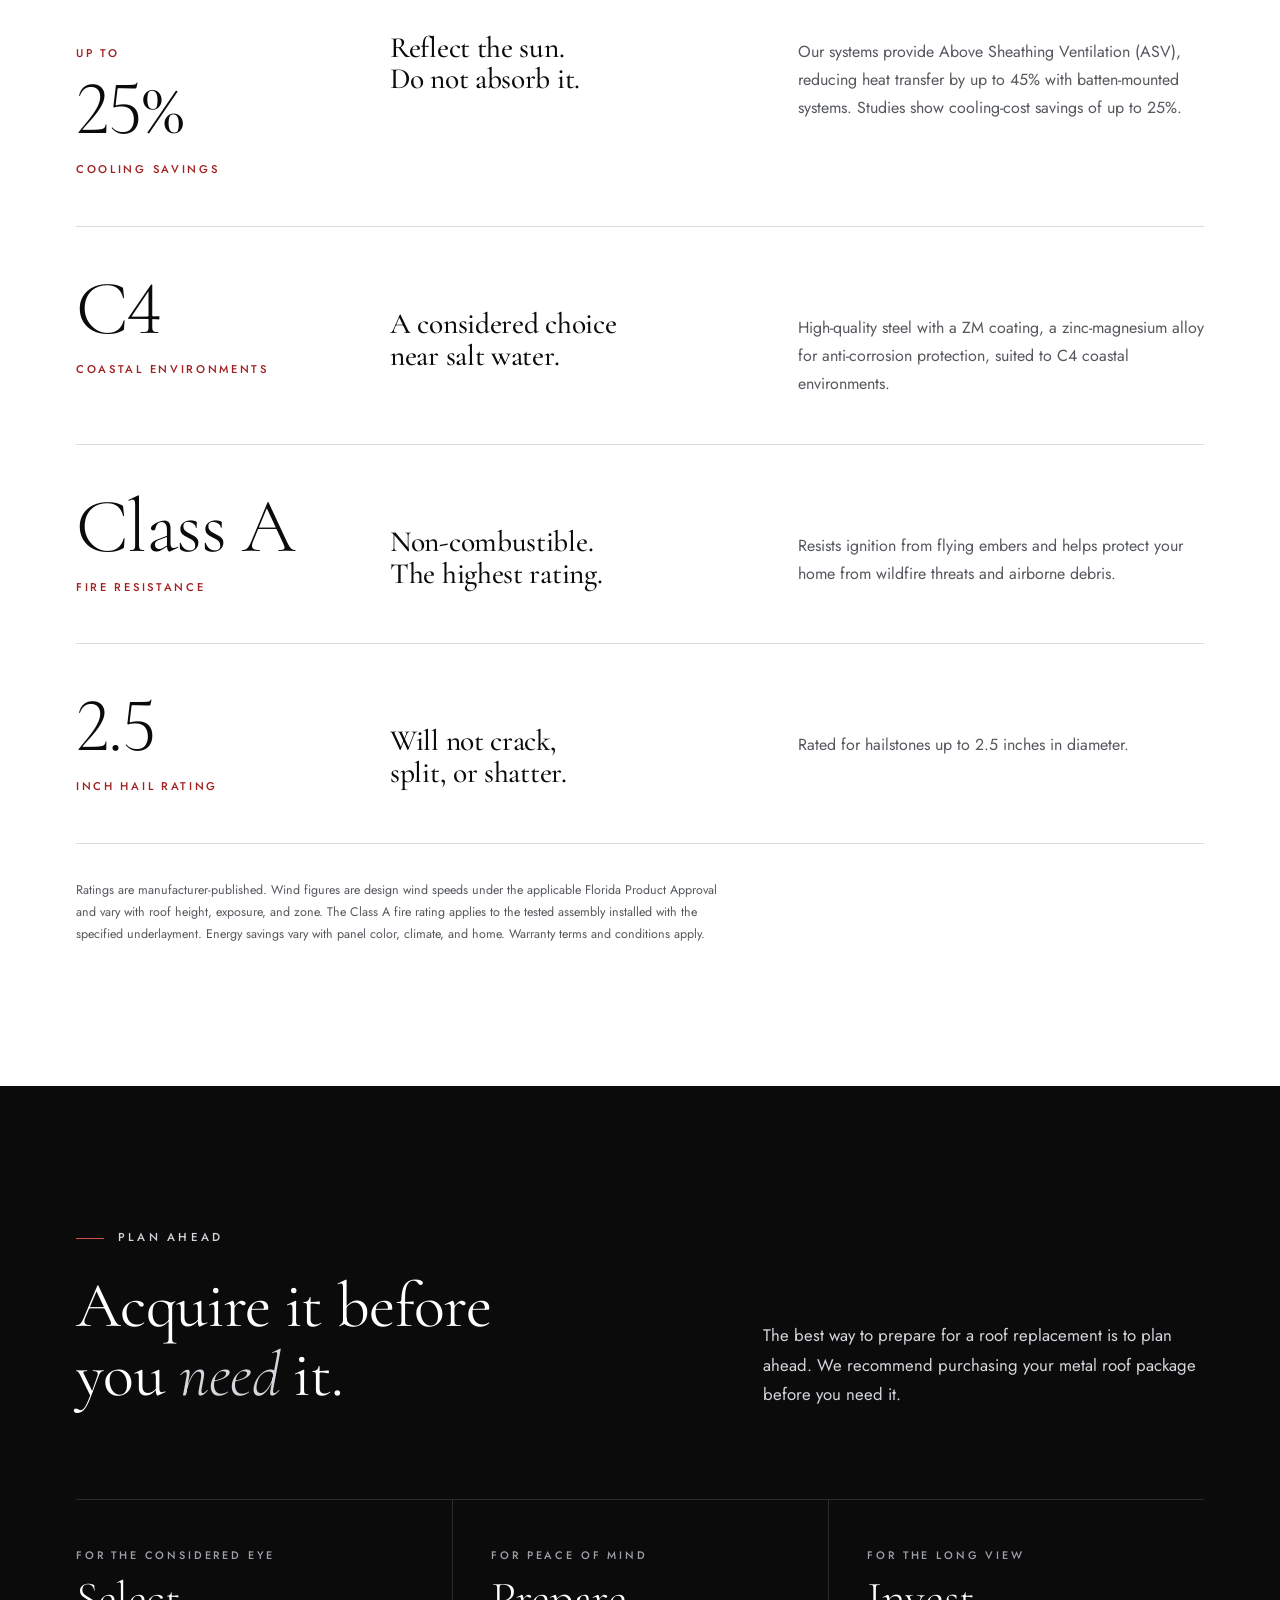
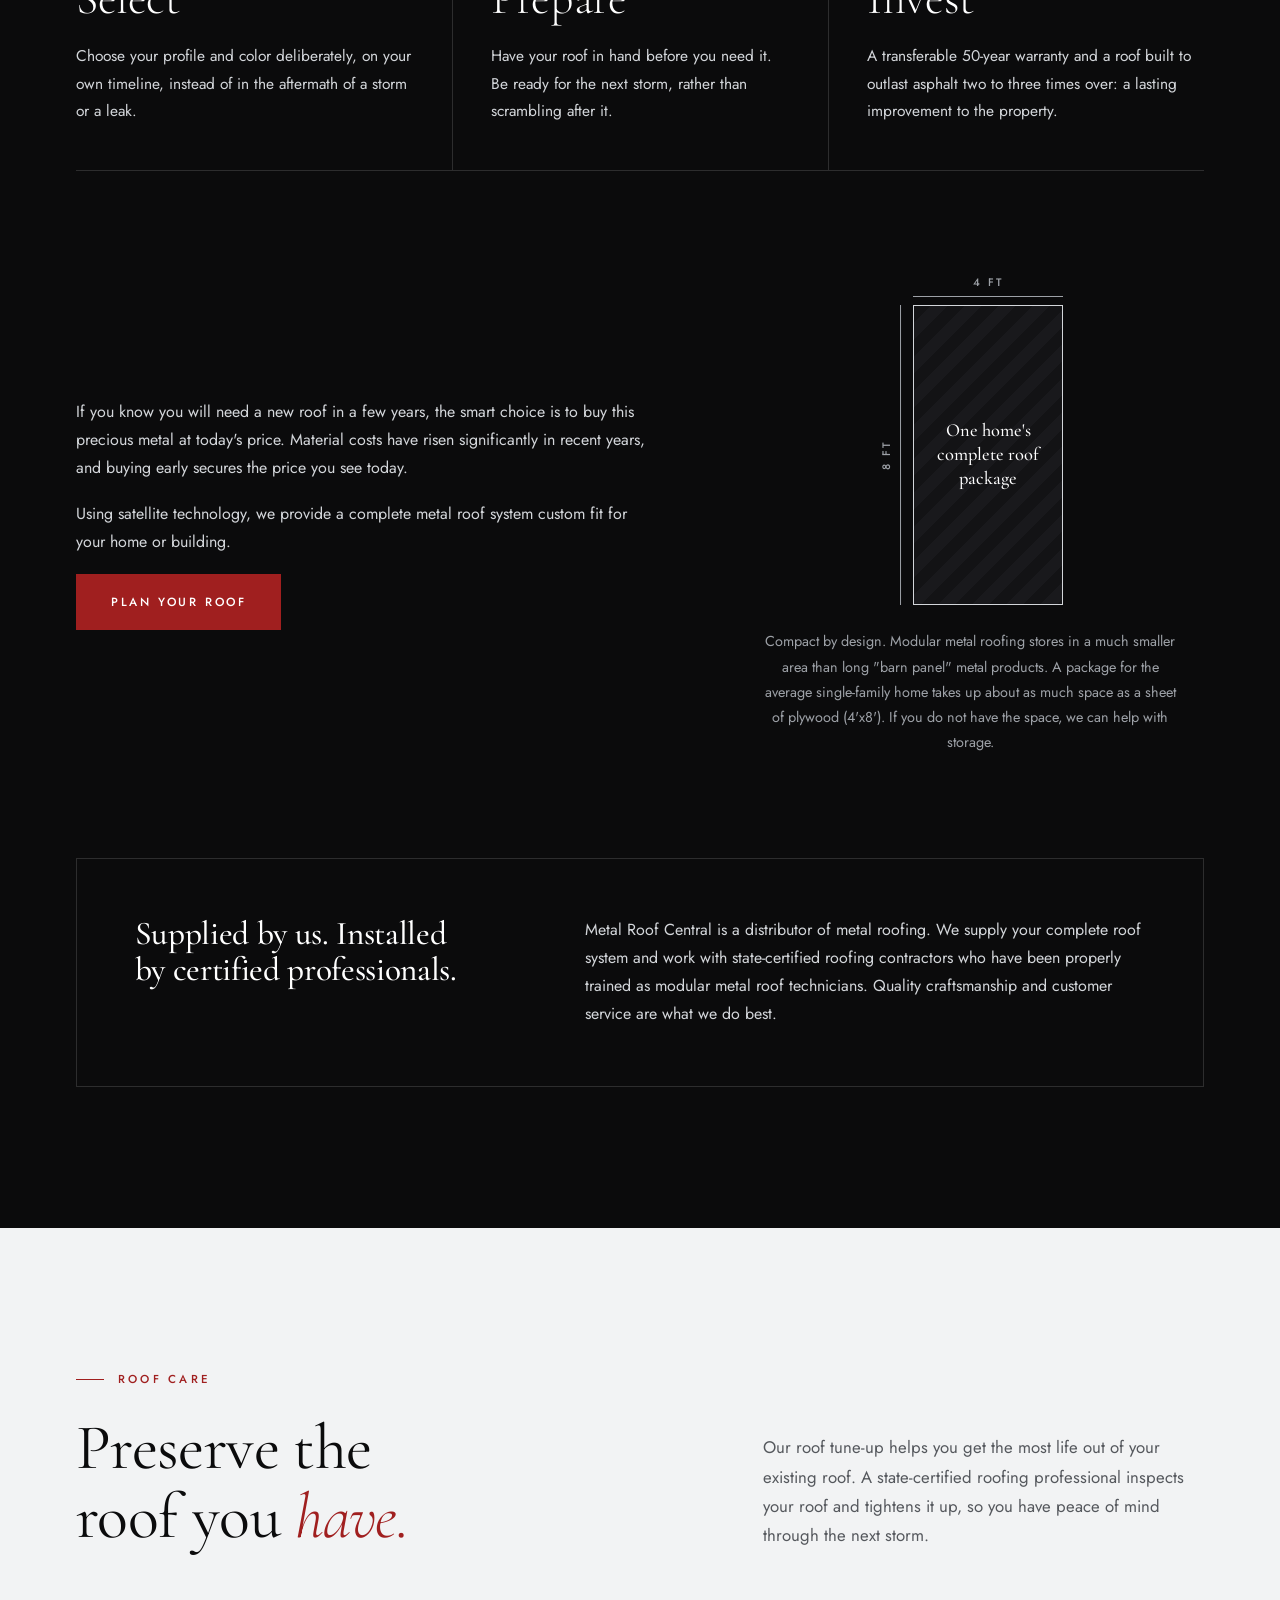
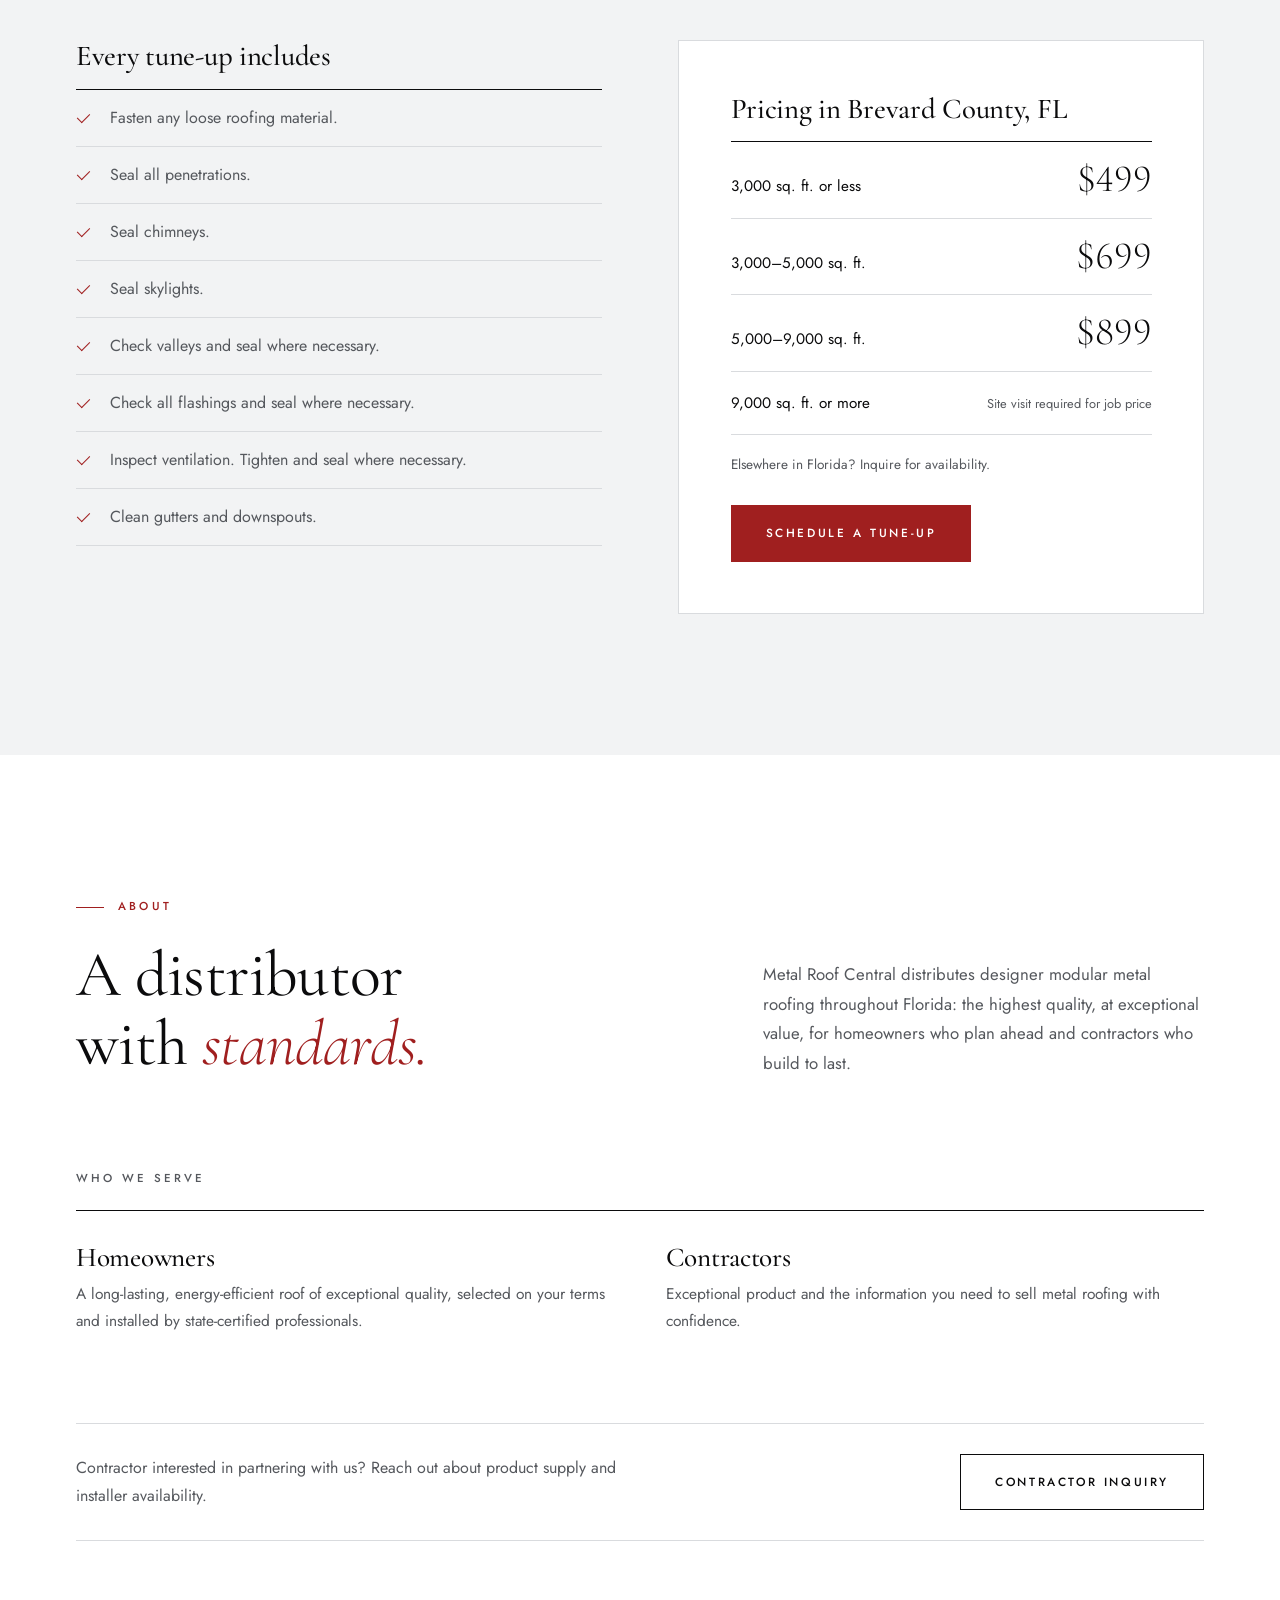
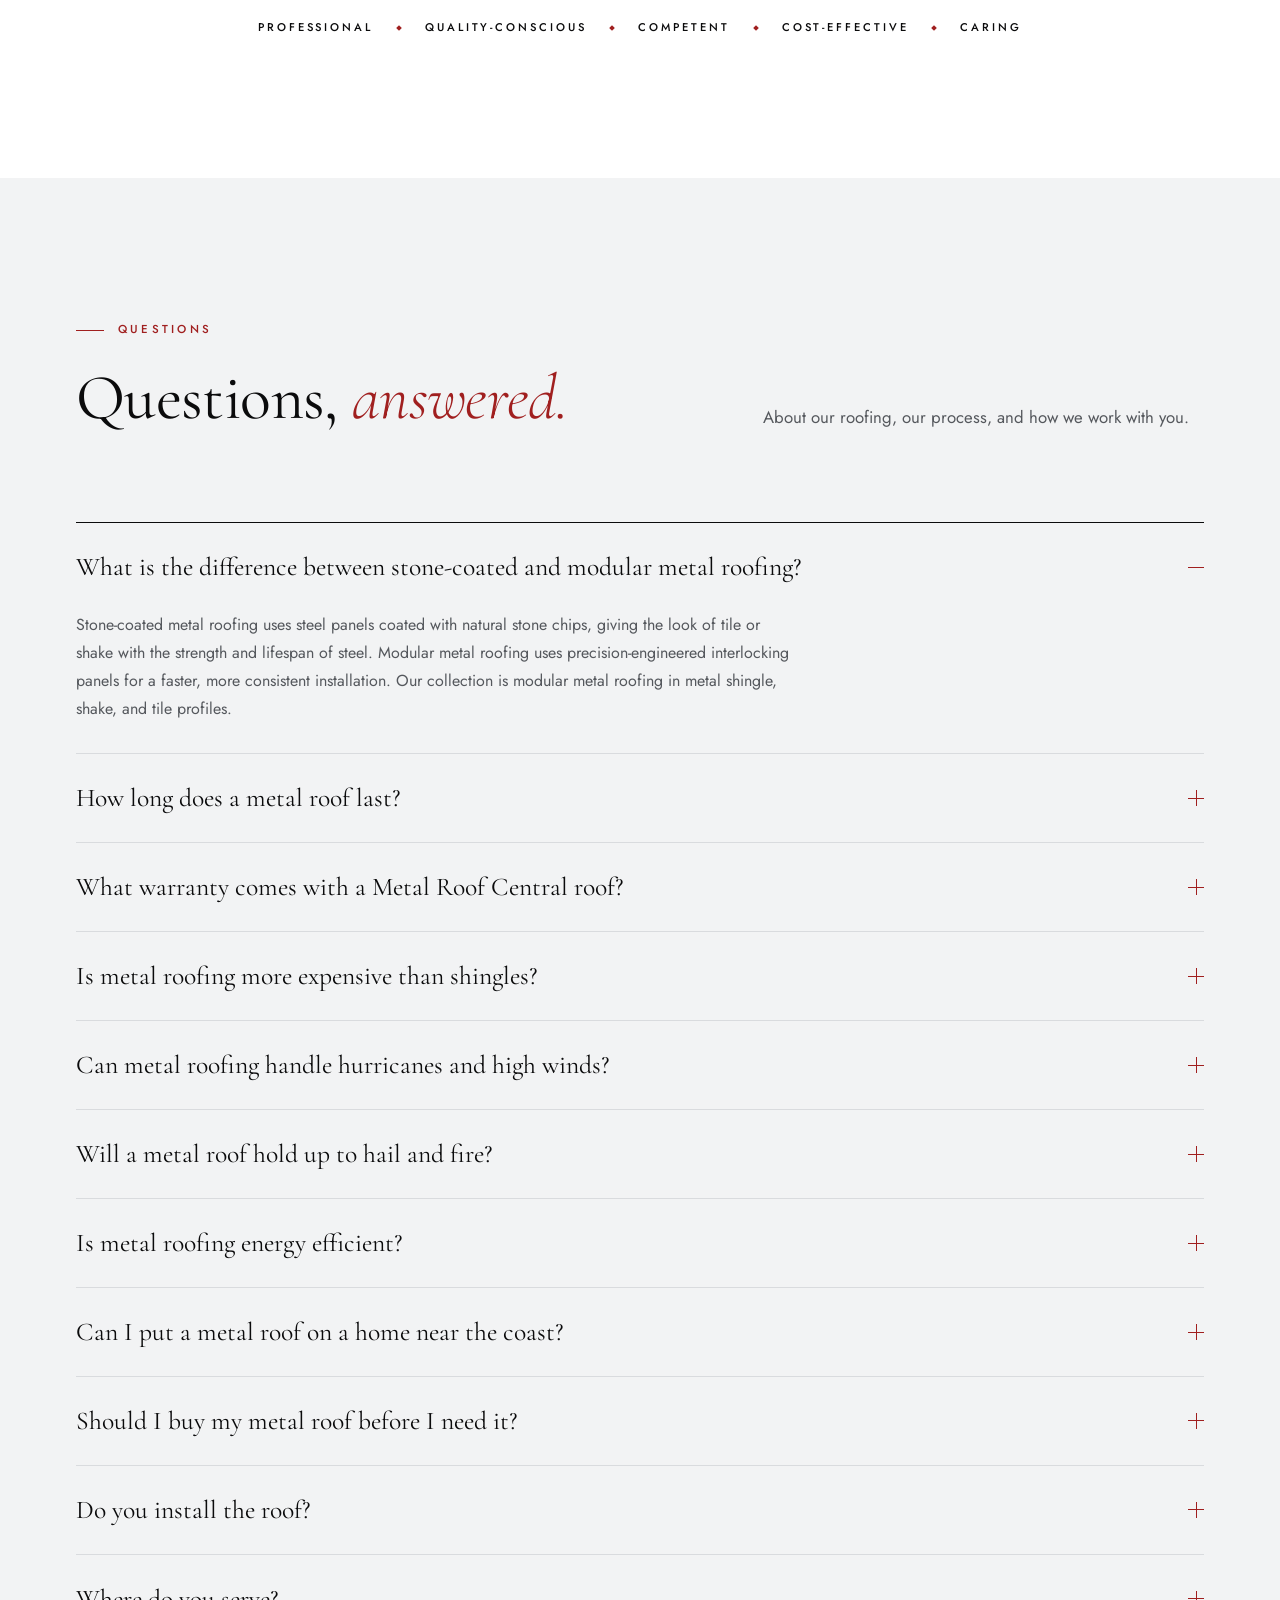
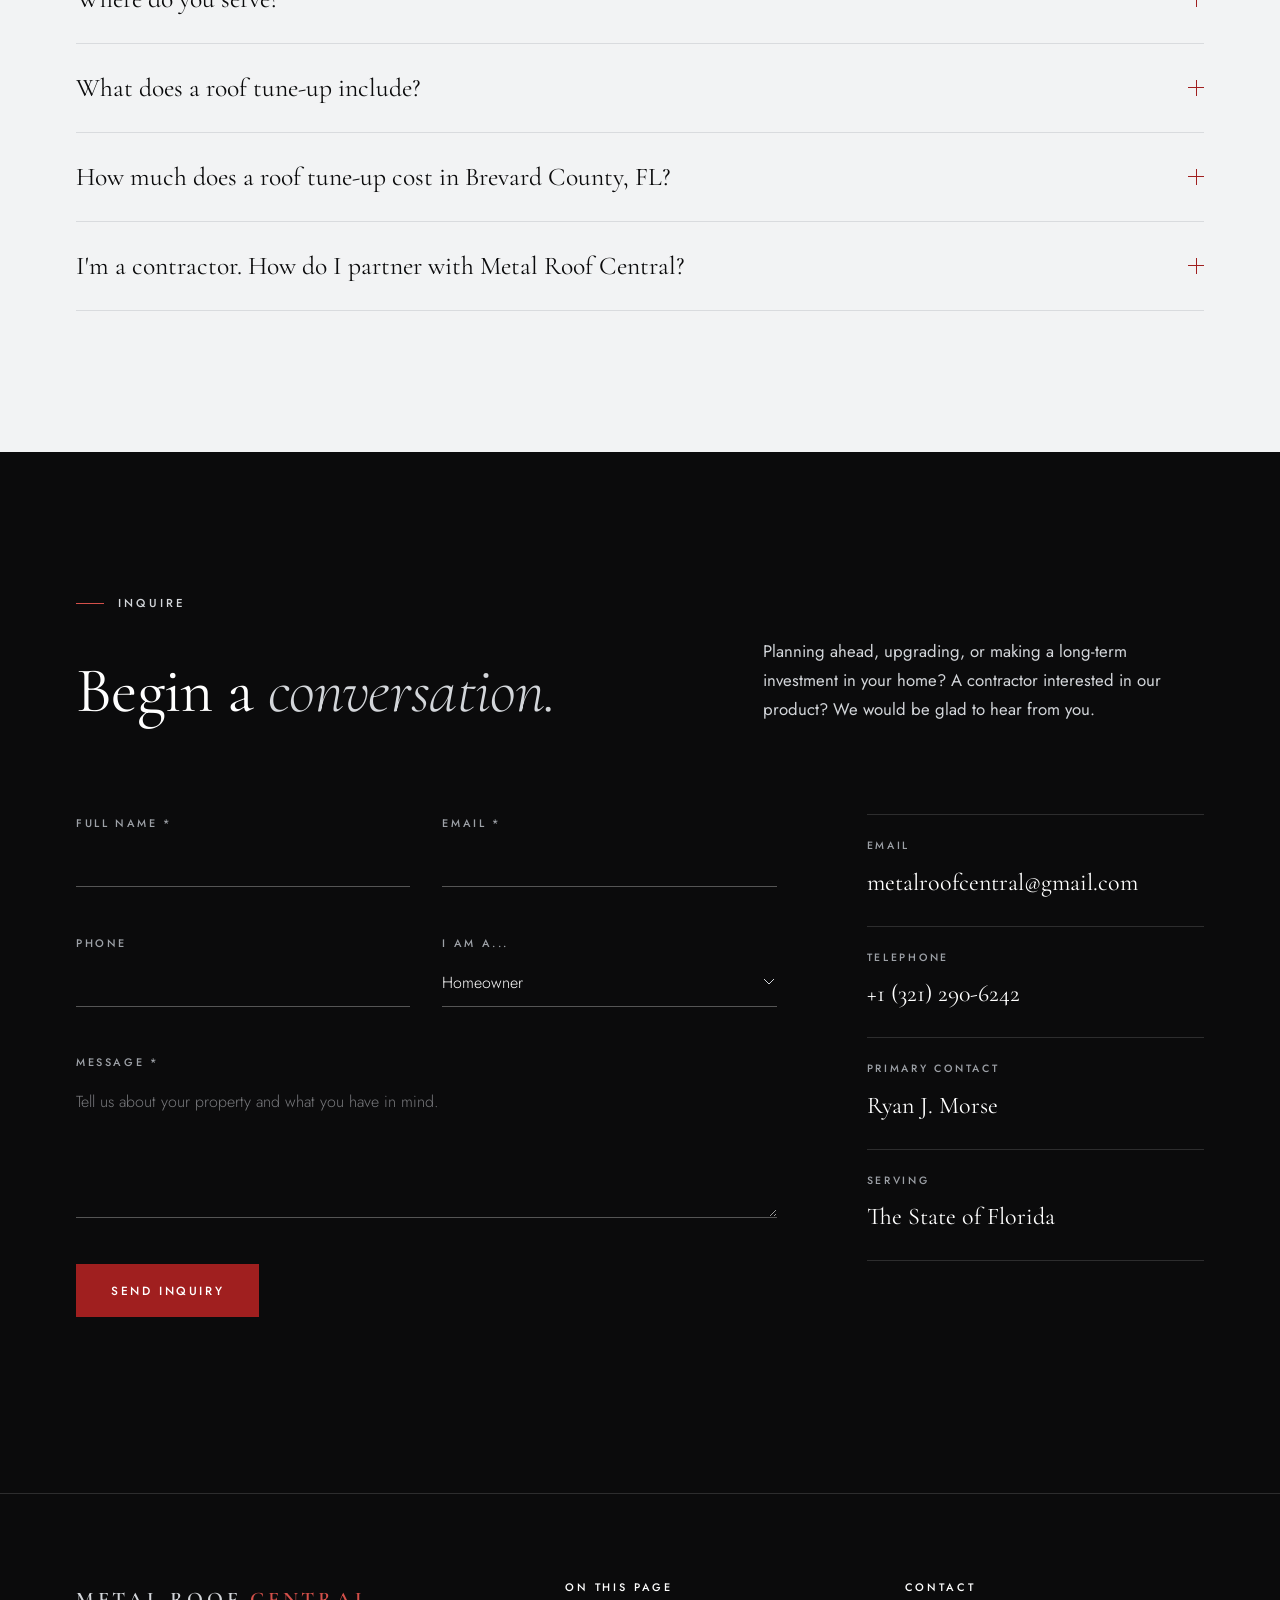
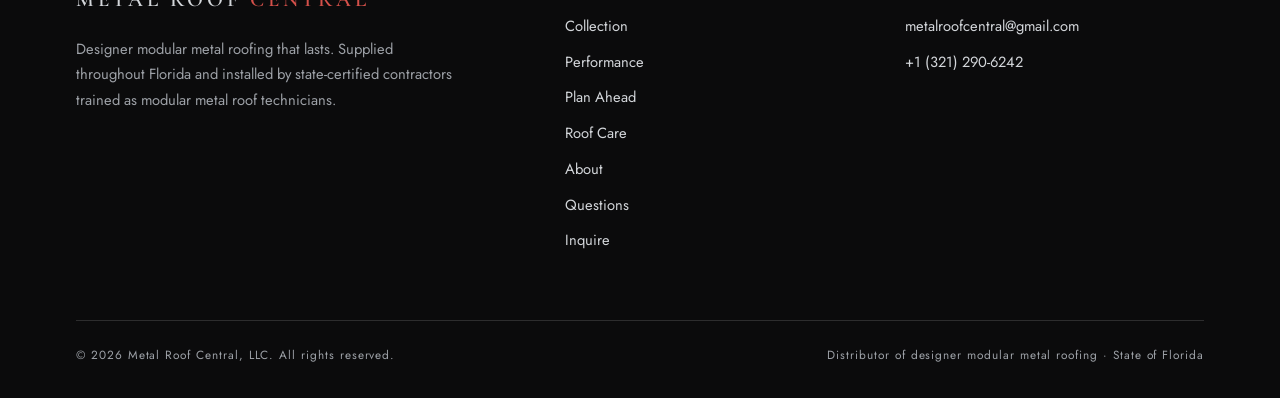
==== commit 8803507f: "Gallery: clear photo above a solid text strip instead of a card over the image Text now sits on soli" ====
--- a/public/index.html
+++ b/public/index.html
@@ -233,9 +233,12 @@
         <img class="xp-photo" src="images/products/mistral.jpg" width="677" height="436" loading="lazy" decoding="async" alt="Close view of the Mistral stone-chip surface in black">
         <button class="xp-tab" type="button" aria-expanded="false" aria-controls="style-mistral-info"><span class="xp-tab-name">Mistral</span></button>
         <div class="xp-info" id="style-mistral-info">
+          <div class="xp-lead">
           <span class="xp-family">Stone-chip coated</span>
           <h3>Mistral</h3>
           <p>A symmetrical, softly waved profile with a Mediterranean character. At its best on regular, classic rooflines.</p>
+          </div>
+          <div class="xp-facts">
           <dl class="xp-specs">
             <div><dt>Cover width</dt><dd>50 in</dd></div>
             <div><dt>Minimum pitch</dt><dd>14°</dd></div>
@@ -249,6 +252,7 @@
             <li><img src="images/swatches/ruby.png" width="30" height="30" alt=""><span>Ruby</span></li>
           </ul>
           <a href="#contact" class="btn btn-outline" data-prefill="I'd like to learn more about the Mistral profile. Property type and approximate size: ">Inquire about Mistral</a>
+          </div>
         </div>
         <figure class="xp-detail"><img src="images/products/mistral-detail.jpg" width="677" height="436" loading="lazy" decoding="async" alt="A single Mistral tile showing its wave profile"></figure>
       </article>
@@ -257,9 +261,12 @@
         <img class="xp-photo" src="images/products/blizzard.jpg" width="677" height="436" loading="lazy" decoding="async" alt="Blizzard stone-chip tile roof in charcoal on a white house">
         <button class="xp-tab" type="button" aria-expanded="true" aria-controls="style-blizzard-info"><span class="xp-tab-name">Blizzard</span></button>
         <div class="xp-info" id="style-blizzard-info">
+          <div class="xp-lead">
           <span class="xp-family">Stone-chip coated</span>
           <h3>Blizzard</h3>
           <p>A refined stone-chip tile profile, developed with input from roofing professionals and built to last.</p>
+          </div>
+          <div class="xp-facts">
           <dl class="xp-specs">
             <div><dt>Cover width</dt><dd>47 in</dd></div>
             <div><dt>Finish</dt><dd>Stone chip</dd></div>
@@ -272,6 +279,7 @@
             <li><img src="images/swatches/ruby.png" width="30" height="30" alt=""><span>Ruby</span></li>
           </ul>
           <a href="#contact" class="btn btn-outline" data-prefill="I'd like to learn more about the Blizzard profile. Property type and approximate size: ">Inquire about Blizzard</a>
+          </div>
         </div>
         <figure class="xp-detail"><img src="images/products/blizzard-detail.jpg" width="677" height="436" loading="lazy" decoding="async" alt="Blizzard roof edge with timber eaves beneath tall pines"></figure>
       </article>
@@ -280,9 +288,12 @@
         <img class="xp-photo" src="images/products/storm.jpg" width="677" height="436" loading="lazy" decoding="async" alt="Close view of the deep Storm stone-chip texture">
         <button class="xp-tab" type="button" aria-expanded="false" aria-controls="style-storm-info"><span class="xp-tab-name">Storm</span></button>
         <div class="xp-info" id="style-storm-info">
+          <div class="xp-lead">
           <span class="xp-family">Stone-chip coated</span>
           <h3>Storm</h3>
           <p>Deep, irregular texture inspired by aspen wood shingles. Made for timber homes, cabins and contemporary architecture, and designed for storm conditions when properly installed.</p>
+          </div>
+          <div class="xp-facts">
           <dl class="xp-specs">
             <div><dt>Cover width</dt><dd>51.7 in</dd></div>
             <div><dt>Minimum pitch</dt><dd>14°</dd></div>
@@ -295,6 +306,7 @@
             <li><img src="images/swatches/hematite.png" width="30" height="30" alt=""><span>Hematite</span></li>
           </ul>
           <a href="#contact" class="btn btn-outline" data-prefill="I'd like to learn more about the Storm profile. Property type and approximate size: ">Inquire about Storm</a>
+          </div>
         </div>
         <figure class="xp-detail"><img src="images/products/storm-detail.jpg" width="677" height="436" loading="lazy" decoding="async" alt="A single Storm tile showing its shake-like profile"></figure>
       </article>
@@ -303,9 +315,12 @@
         <img class="xp-photo" src="images/products/polar.jpg" width="677" height="436" loading="lazy" decoding="async" alt="Polar stone-chip roof on a modern home at dusk">
         <button class="xp-tab" type="button" aria-expanded="false" aria-controls="style-polar-info"><span class="xp-tab-name">Polar</span></button>
         <div class="xp-info" id="style-polar-info">
+          <div class="xp-lead">
           <span class="xp-family">Stone-chip coated</span>
           <h3>Polar</h3>
           <p>The familiar look of a bitumen shingle, rebuilt in stone-chip steel with a thick, textured surface. Suited to roofs and façades alike, with concealed fasteners.</p>
+          </div>
+          <div class="xp-facts">
           <dl class="xp-specs">
             <div><dt>Use</dt><dd>Roof &amp; façade</dd></div>
             <div><dt>Finish</dt><dd>Stone chip</dd></div>
@@ -318,6 +333,7 @@
             <li><img src="images/swatches/bronzite.png" width="30" height="30" alt=""><span>Bronzite</span></li>
           </ul>
           <a href="#contact" class="btn btn-outline" data-prefill="I'd like to learn more about the Polar profile. Property type and approximate size: ">Inquire about Polar</a>
+          </div>
         </div>
         <figure class="xp-detail"><img src="images/products/polar-detail.jpg" width="677" height="436" loading="lazy" decoding="async" alt="Polar roof on a two-storey home with large windows"></figure>
       </article>
@@ -326,9 +342,12 @@
         <img class="xp-photo" src="images/products/tremblant.jpg" width="677" height="436" loading="lazy" decoding="async" alt="Tremblant steel tile roofs on a row of townhouses">
         <button class="xp-tab" type="button" aria-expanded="false" aria-controls="style-tremblant-info"><span class="xp-tab-name">Tremblant</span></button>
         <div class="xp-info" id="style-tremblant-info">
+          <div class="xp-lead">
           <span class="xp-family">Painted steel tile</span>
           <h3>Tremblant</h3>
           <p>Classic clay tile reinterpreted in solid steel, with a lower profile. Light enough to need no added roof reinforcement.</p>
+          </div>
+          <div class="xp-facts">
           <dl class="xp-specs">
             <div><dt>Panel</dt><dd>47 × 27.5 in</dd></div>
             <div><dt>Profile height</dt><dd>1.25 in</dd></div>
@@ -345,6 +364,7 @@
             <li title="Black"><i style="background:#09090b"></i><span>9005</span></li>
           </ul>
           <a href="#contact" class="btn btn-outline" data-prefill="I'd like to learn more about the Tremblant profile. Property type and approximate size: ">Inquire about Tremblant</a>
+          </div>
         </div>
         <figure class="xp-detail"><img src="images/products/tremblant-detail.jpg" width="677" height="436" loading="lazy" decoding="async" alt="Tremblant tile roof with a hillside view"></figure>
       </article>
@@ -353,9 +373,12 @@
         <img class="xp-photo" src="images/products/estima.jpg" width="677" height="436" loading="lazy" decoding="async" alt="Estima steel tile roof on a white house beside pine trees">
         <button class="xp-tab" type="button" aria-expanded="false" aria-controls="style-estima-info"><span class="xp-tab-name">Estima</span></button>
         <div class="xp-info" id="style-estima-info">
+          <div class="xp-lead">
           <span class="xp-family">Painted steel tile</span>
           <h3>Estima</h3>
           <p>A symmetrical flat tile in a wide choice of colors and coatings, equally at home on simple or complex roofs.</p>
+          </div>
+          <div class="xp-facts">
           <dl class="xp-specs">
             <div><dt>Panel</dt><dd>47 × 27.5 in</dd></div>
             <div><dt>Profile height</dt><dd>1.25 in</dd></div>
@@ -372,6 +395,7 @@
             <li title="Black"><i style="background:#09090b"></i><span>9005</span></li>
           </ul>
           <a href="#contact" class="btn btn-outline" data-prefill="I'd like to learn more about the Estima profile. Property type and approximate size: ">Inquire about Estima</a>
+          </div>
         </div>
         <figure class="xp-detail"><img src="images/products/estima-detail.jpg" width="677" height="436" loading="lazy" decoding="async" alt="Aerial view of an Estima roof with a skylight"></figure>
       </article>
@@ -380,9 +404,12 @@
         <img class="xp-photo" src="images/products/enigma.jpg" width="677" height="436" loading="lazy" decoding="async" alt="Close view of the Enigma wave profile with water droplets">
         <button class="xp-tab" type="button" aria-expanded="false" aria-controls="style-enigma-info"><span class="xp-tab-name">Enigma</span></button>
         <div class="xp-info" id="style-enigma-info">
+          <div class="xp-lead">
           <span class="xp-family">Painted steel tile</span>
           <h3>Enigma</h3>
           <p>A symmetrical steel tile with an embossed, stiffened profile. Striking in black and brick tones, with a laying pattern adapted to each roof.</p>
+          </div>
+          <div class="xp-facts">
           <dl class="xp-specs">
             <div><dt>Panel</dt><dd>46 × 27.5 in</dd></div>
             <div><dt>Profile height</dt><dd>1.25 in</dd></div>
@@ -399,6 +426,7 @@
             <li title="Black"><i style="background:#09090b"></i><span>9005</span></li>
           </ul>
           <a href="#contact" class="btn btn-outline" data-prefill="I'd like to learn more about the Enigma profile. Property type and approximate size: ">Inquire about Enigma</a>
+          </div>
         </div>
         <figure class="xp-detail"><img src="images/products/enigma-detail.jpg" width="677" height="436" loading="lazy" decoding="async" alt="The Enigma profile catching the light"></figure>
       </article>
--- a/public/css/style.css
+++ b/public/css/style.css
@@ -340,10 +340,12 @@
 .expander {
   display: flex;
   gap: 8px;
-  height: clamp(460px, 50vw, 580px);
+  height: clamp(540px, 56vw, 660px);
 }
 .xp {
   position: relative;
+  display: flex;
+  flex-direction: column;
   flex: 1 1 0;
   min-width: 0;
   overflow: hidden;
@@ -363,7 +365,15 @@
   filter: grayscale(0.35) brightness(0.62);
   transition: filter 0.75s ease;
 }
-.xp.is-active .xp-photo { filter: none; }
+/* The open panel is a clear photo above a solid text strip, so nothing sits over the image */
+.xp.is-active .xp-photo {
+  position: relative;
+  inset: auto;
+  flex: 1 1 0;
+  height: auto;
+  min-height: 0;
+  filter: none;
+}
 @media (hover: hover) {
   .xp:not(.is-active):hover .xp-photo { filter: grayscale(0.1) brightness(0.82); }
 }
@@ -372,11 +382,11 @@
   position: absolute;
   inset: 0;
   pointer-events: none;
-  background: linear-gradient(180deg, rgba(11, 11, 12, 0) 10%, rgba(11, 11, 12, 0.66) 40%, rgba(11, 11, 12, 0.95) 100%);
-  opacity: 0.55;
+  background: linear-gradient(180deg, rgba(11, 11, 12, 0) 8%, rgba(11, 11, 12, 0.7) 40%, rgba(11, 11, 12, 0.96) 100%);
+  opacity: 0.8;
   transition: opacity 0.75s ease;
 }
-.xp.is-active::after { opacity: 1; }
+.xp.is-active::after { opacity: 0; }
 
 .xp-tab {
   position: absolute;
@@ -401,6 +411,7 @@
   font-weight: 400;
   letter-spacing: 0.1em;
   white-space: nowrap;
+  text-shadow: 0 1px 10px rgba(0, 0, 0, 0.7);
   transition: opacity 0.35s ease;
 }
 .xp.is-active .xp-tab-name { opacity: 0; }
@@ -408,12 +419,17 @@
 .xp-info {
   position: absolute;
   z-index: 3;
-  left: clamp(22px, 3vw, 40px);
-  bottom: clamp(22px, 3vw, 36px);
-  width: 500px;
-  max-width: calc(100% - 44px);
+  left: 0;
+  right: 0;
+  bottom: 0;
+  display: grid;
+  grid-template-columns: minmax(0, 1fr) minmax(0, 1.25fr);
+  gap: 20px 28px;
+  align-items: start;
+  padding: clamp(16px, 1.8vw, 22px) clamp(18px, 2.4vw, 28px);
   color: var(--white);
-  text-shadow: 0 1px 16px rgba(0, 0, 0, 0.6);
+  background: var(--ink);
+  border-top: 1px solid var(--line-dark);
   opacity: 0;
   visibility: hidden;
   transform: translateY(12px);
@@ -421,73 +437,72 @@
   transition: opacity 0.4s ease, transform 0.6s cubic-bezier(0.2, 0.7, 0.2, 1), visibility 0s linear 0.4s;
 }
 .xp.is-active .xp-info {
+  position: relative;
+  flex: none;
   opacity: 1;
   visibility: visible;
   transform: none;
+  pointer-events: auto;
   transition-delay: 0.3s, 0.3s, 0s;
 }
-.xp-info a { pointer-events: auto; }
 .xp-family {
   display: block;
-  margin-bottom: 10px;
-  font-size: 0.66rem;
-  font-weight: 500;
-  letter-spacing: 0.26em;
+  margin-bottom: 6px;
+  font-size: 0.74rem;
+  font-weight: 500;
+  letter-spacing: 0.2em;
   text-transform: uppercase;
   color: var(--platinum);
 }
 .xp-info h3 {
-  margin: 0 0 0.2em;
-  font-size: clamp(2.2rem, 4vw, 3.2rem);
+  margin: 0 0 0.15em;
+  font-size: clamp(1.9rem, 2.8vw, 2.3rem);
   font-weight: 300;
   color: var(--white);
 }
-.xp-info p { margin: 0 0 18px; font-size: 0.95rem; color: var(--platinum); }
+.xp-info p { margin: 0; font-size: 0.95rem; line-height: 1.6; color: var(--platinum); }
 
 .xp-specs {
   display: flex;
   flex-wrap: wrap;
-  gap: 10px 30px;
-  margin: 0 0 18px;
-  padding-top: 14px;
-  border-top: 1px solid var(--line-dark);
+  gap: 8px 16px;
+  margin: 0 0 14px;
 }
 .xp-specs dt {
-  font-size: 0.6rem;
-  font-weight: 500;
-  letter-spacing: 0.22em;
-  text-transform: uppercase;
-  color: var(--silver);
+  font-size: 0.7rem;
+  font-weight: 500;
+  letter-spacing: 0.12em;
+  text-transform: uppercase;
+  color: var(--platinum);
 }
 .xp-specs dd {
   margin: 2px 0 0;
   font-family: var(--font-display);
-  font-size: 1.3rem;
+  font-size: 1.15rem;
   color: var(--white);
   font-variant-numeric: lining-nums;
 }
-
 .xp-swatches {
   display: flex;
   flex-wrap: wrap;
-  gap: 8px 14px;
+  gap: 8px 9px;
   list-style: none;
-  margin: 0 0 20px;
+  margin: 0 0 16px;
   padding: 0;
 }
 .xp-swatches li { display: flex; flex-direction: column; align-items: center; gap: 6px; }
 .xp-swatches img,
 .xp-swatches i {
   display: block;
-  width: 30px;
-  height: 30px;
+  width: 28px;
+  height: 28px;
   border-radius: 50%;
 }
 .xp-swatches i { box-shadow: inset 0 0 0 1px rgba(255, 255, 255, 0.28); }
 .xp-swatches span {
-  font-size: 0.58rem;
-  font-weight: 500;
-  letter-spacing: 0.16em;
+  font-size: 0.7rem;
+  font-weight: 500;
+  letter-spacing: 0.06em;
   text-transform: uppercase;
   color: var(--platinum);
 }
@@ -516,11 +531,11 @@
 
 .expander-hint {
   margin: 14px 0 0;
-  font-size: 0.66rem;
-  font-weight: 500;
-  letter-spacing: 0.24em;
-  text-transform: uppercase;
-  color: var(--ink-faint);
+  font-size: 0.72rem;
+  font-weight: 500;
+  letter-spacing: 0.2em;
+  text-transform: uppercase;
+  color: var(--text-muted);
 }
 
 .collection-note {
@@ -1101,8 +1116,10 @@
   .footer-grid { grid-template-columns: 1fr; }
 }
 
+.xp-facts .btn { padding: 12px 20px; white-space: nowrap; }
+
 /* Gallery on narrower screens: a vertical accordion instead of side-by-side panels */
-@media (max-width: 1150px) {
+@media (max-width: 1200px) {
   .expander { flex-direction: column; height: auto; gap: 8px; }
   .xp {
     flex: none;
@@ -1118,12 +1135,12 @@
     transform: translateY(50%);
     font-size: 1.7rem;
   }
-  .xp-info { left: 22px; right: 22px; width: auto; max-width: none; bottom: 22px; }
   .xp-detail { width: 112px; top: 16px; right: 16px; }
   .expander-hint { display: none; }
 }
-@media (max-width: 600px) {
-  .xp.is-active { height: 610px; }
+@media (max-width: 700px) {
+  .xp-info { grid-template-columns: 1fr; gap: 16px; }
+  .xp-facts .btn { white-space: normal; text-align: center; }
 }
 
 @media (max-width: 480px) {
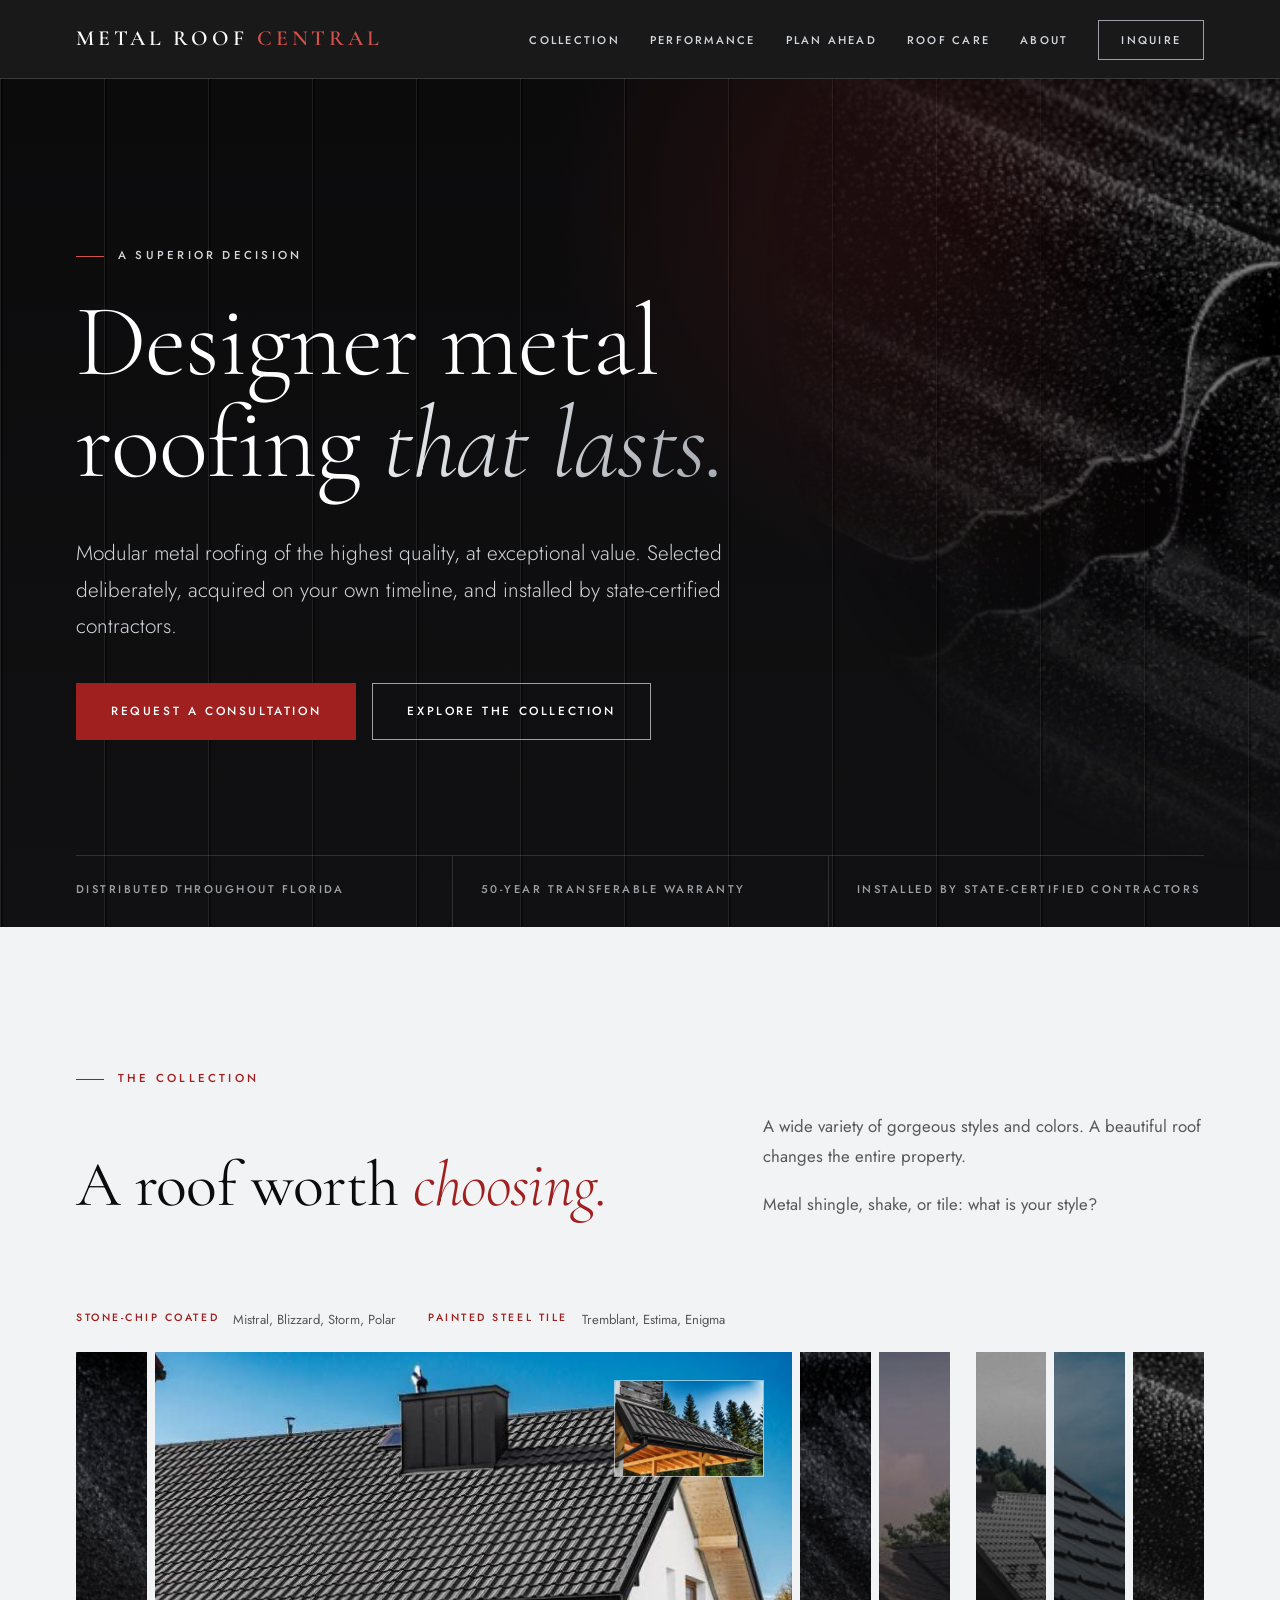
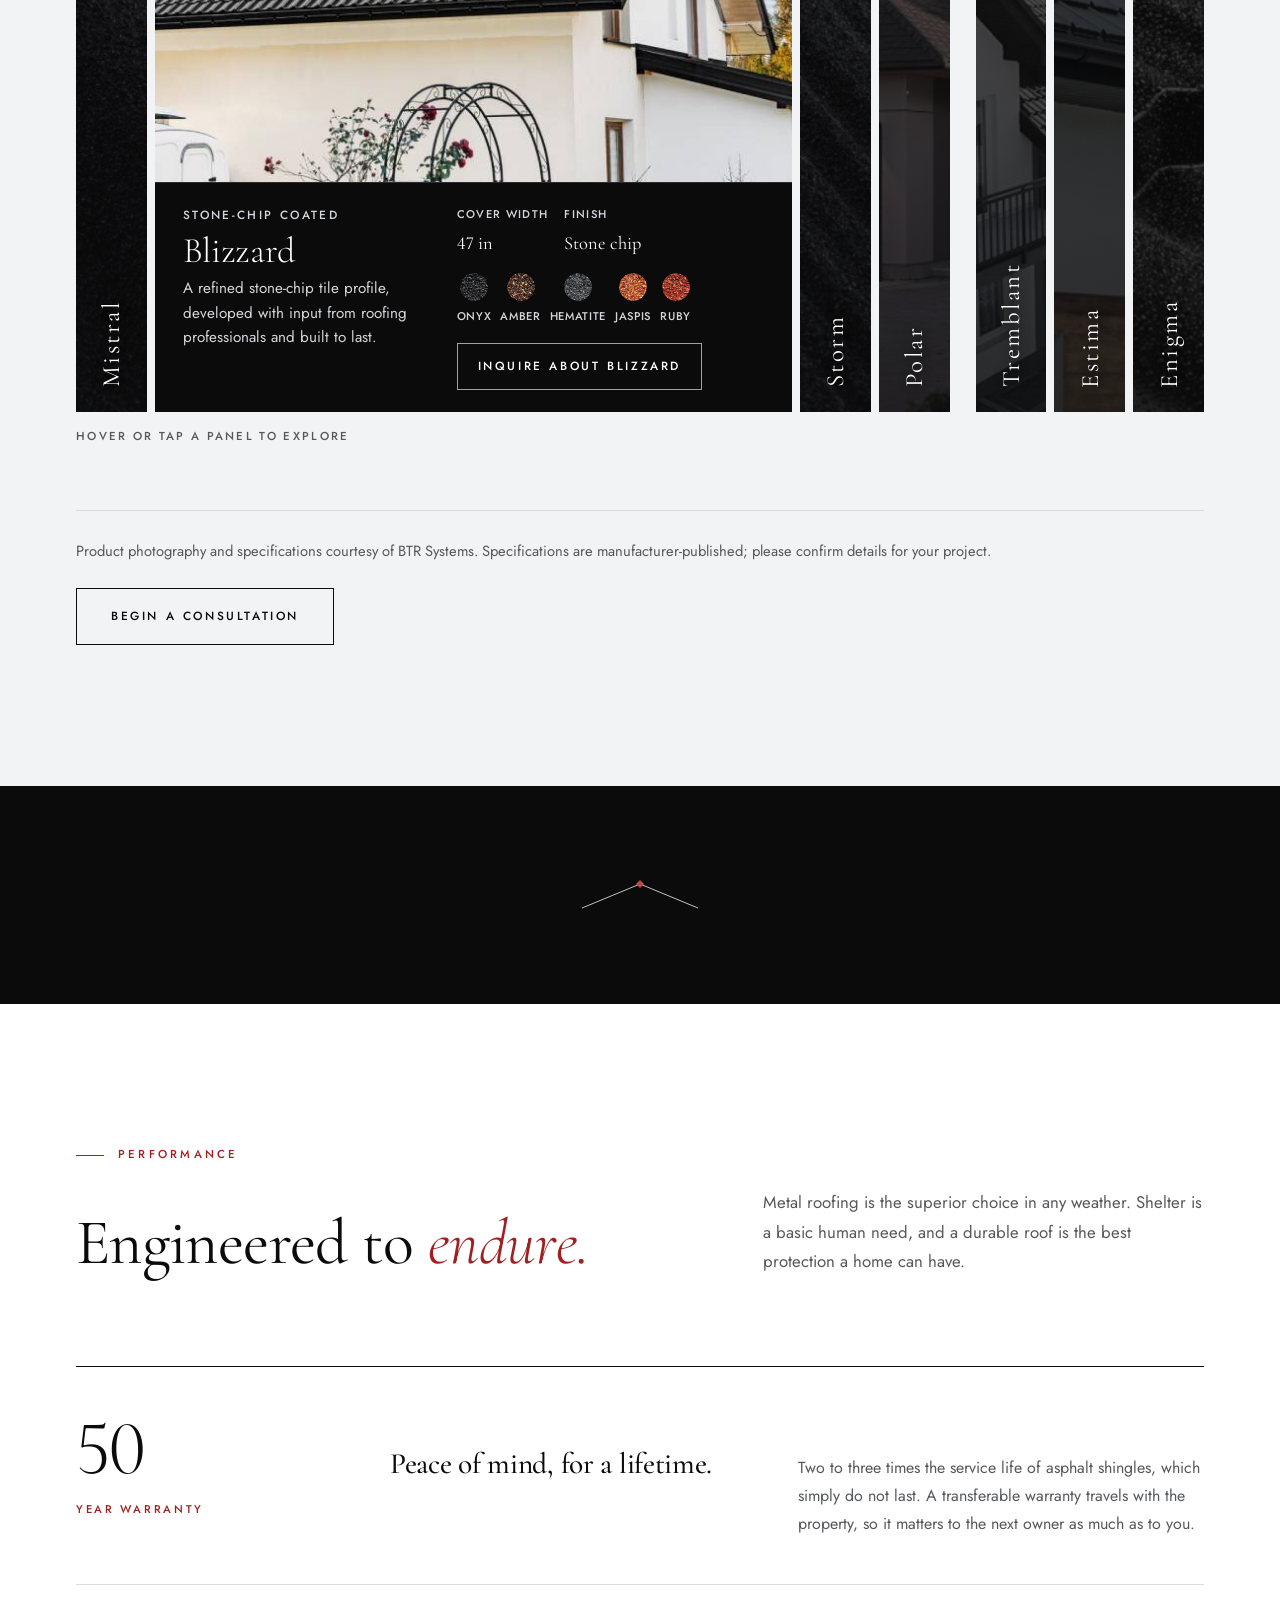
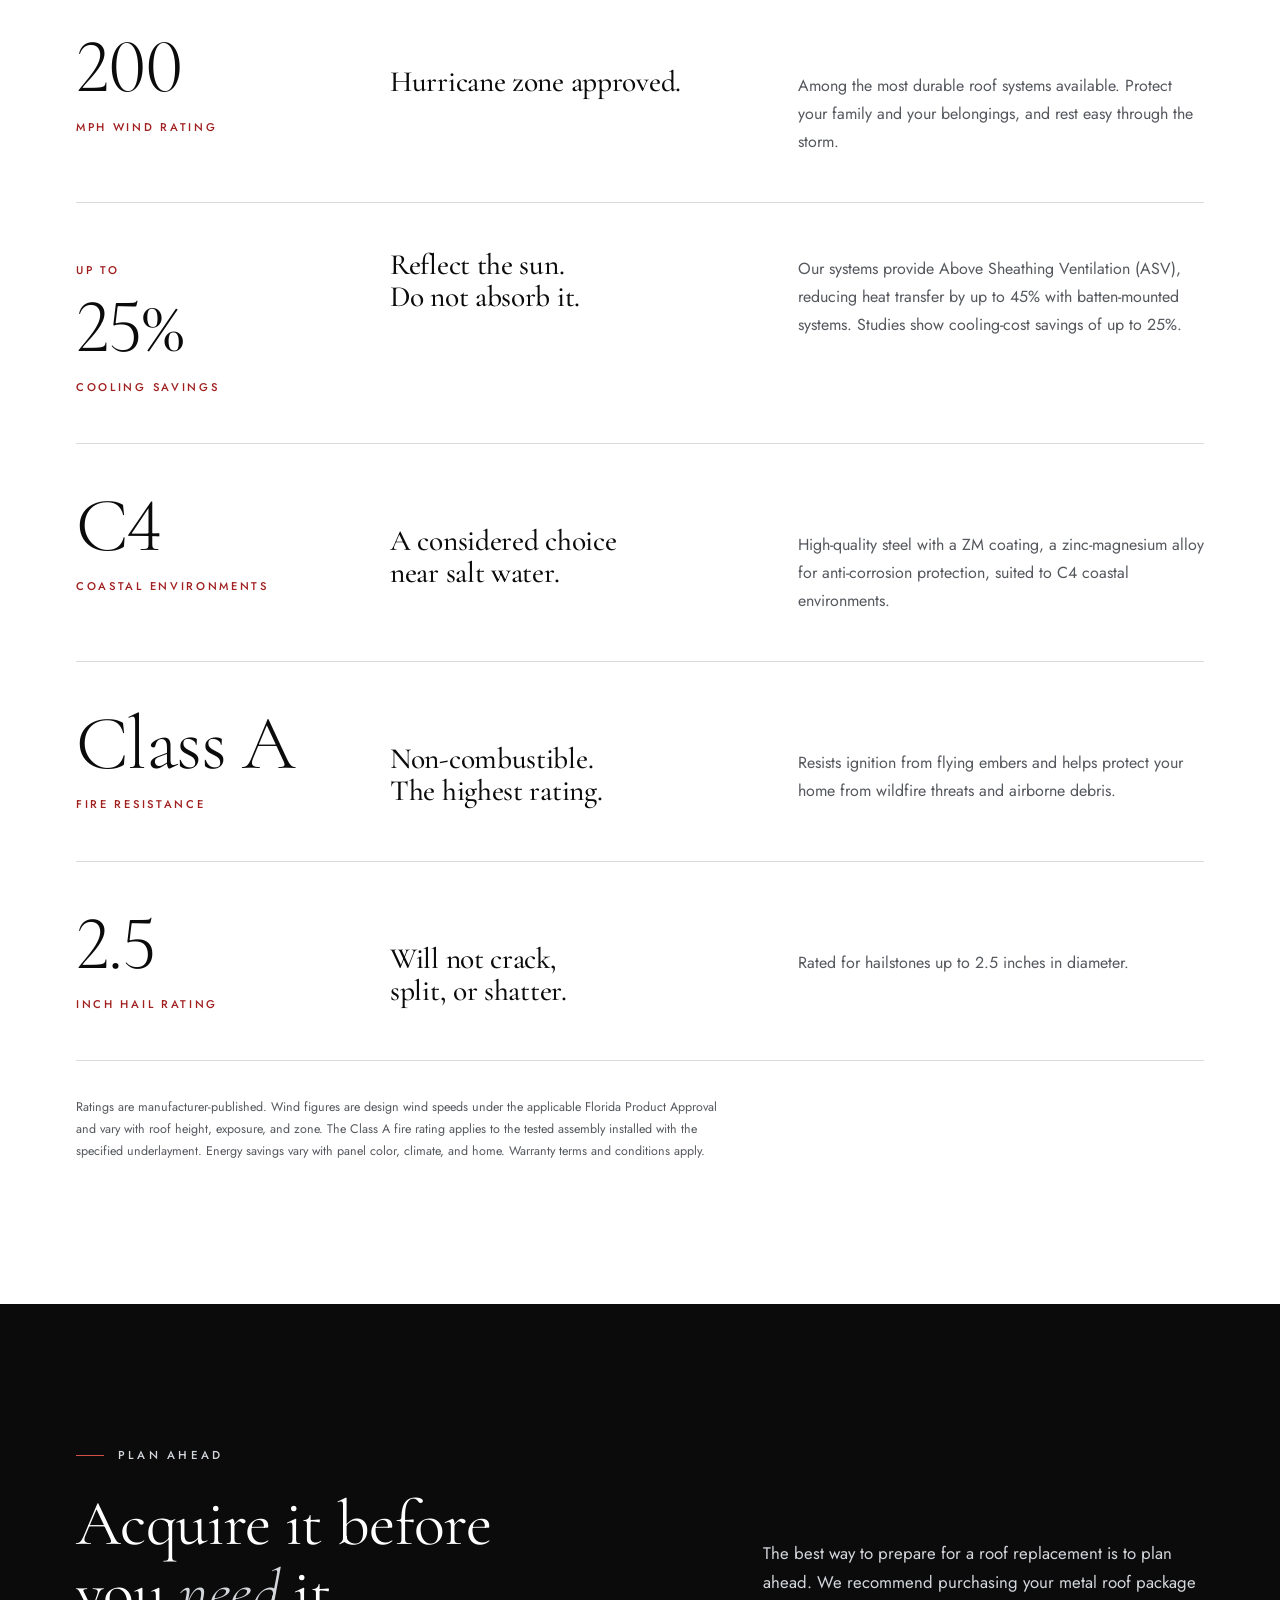
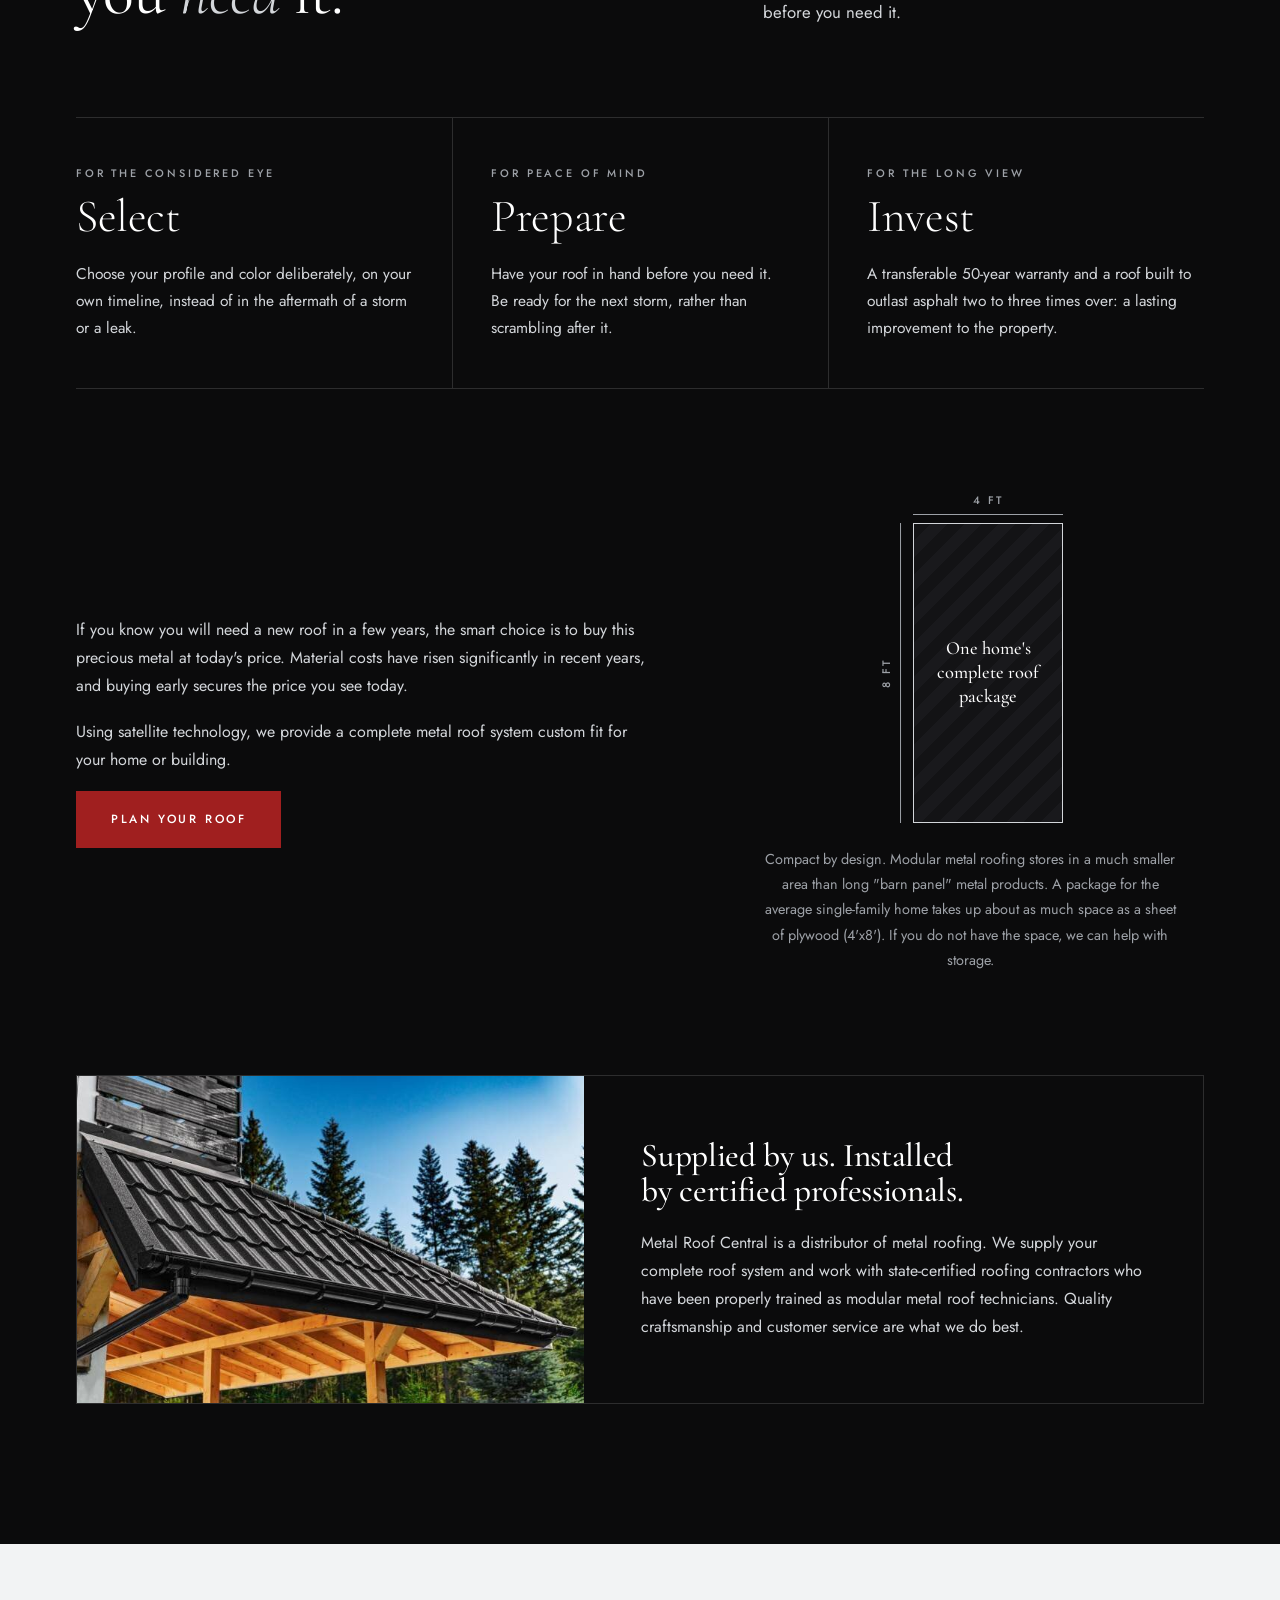
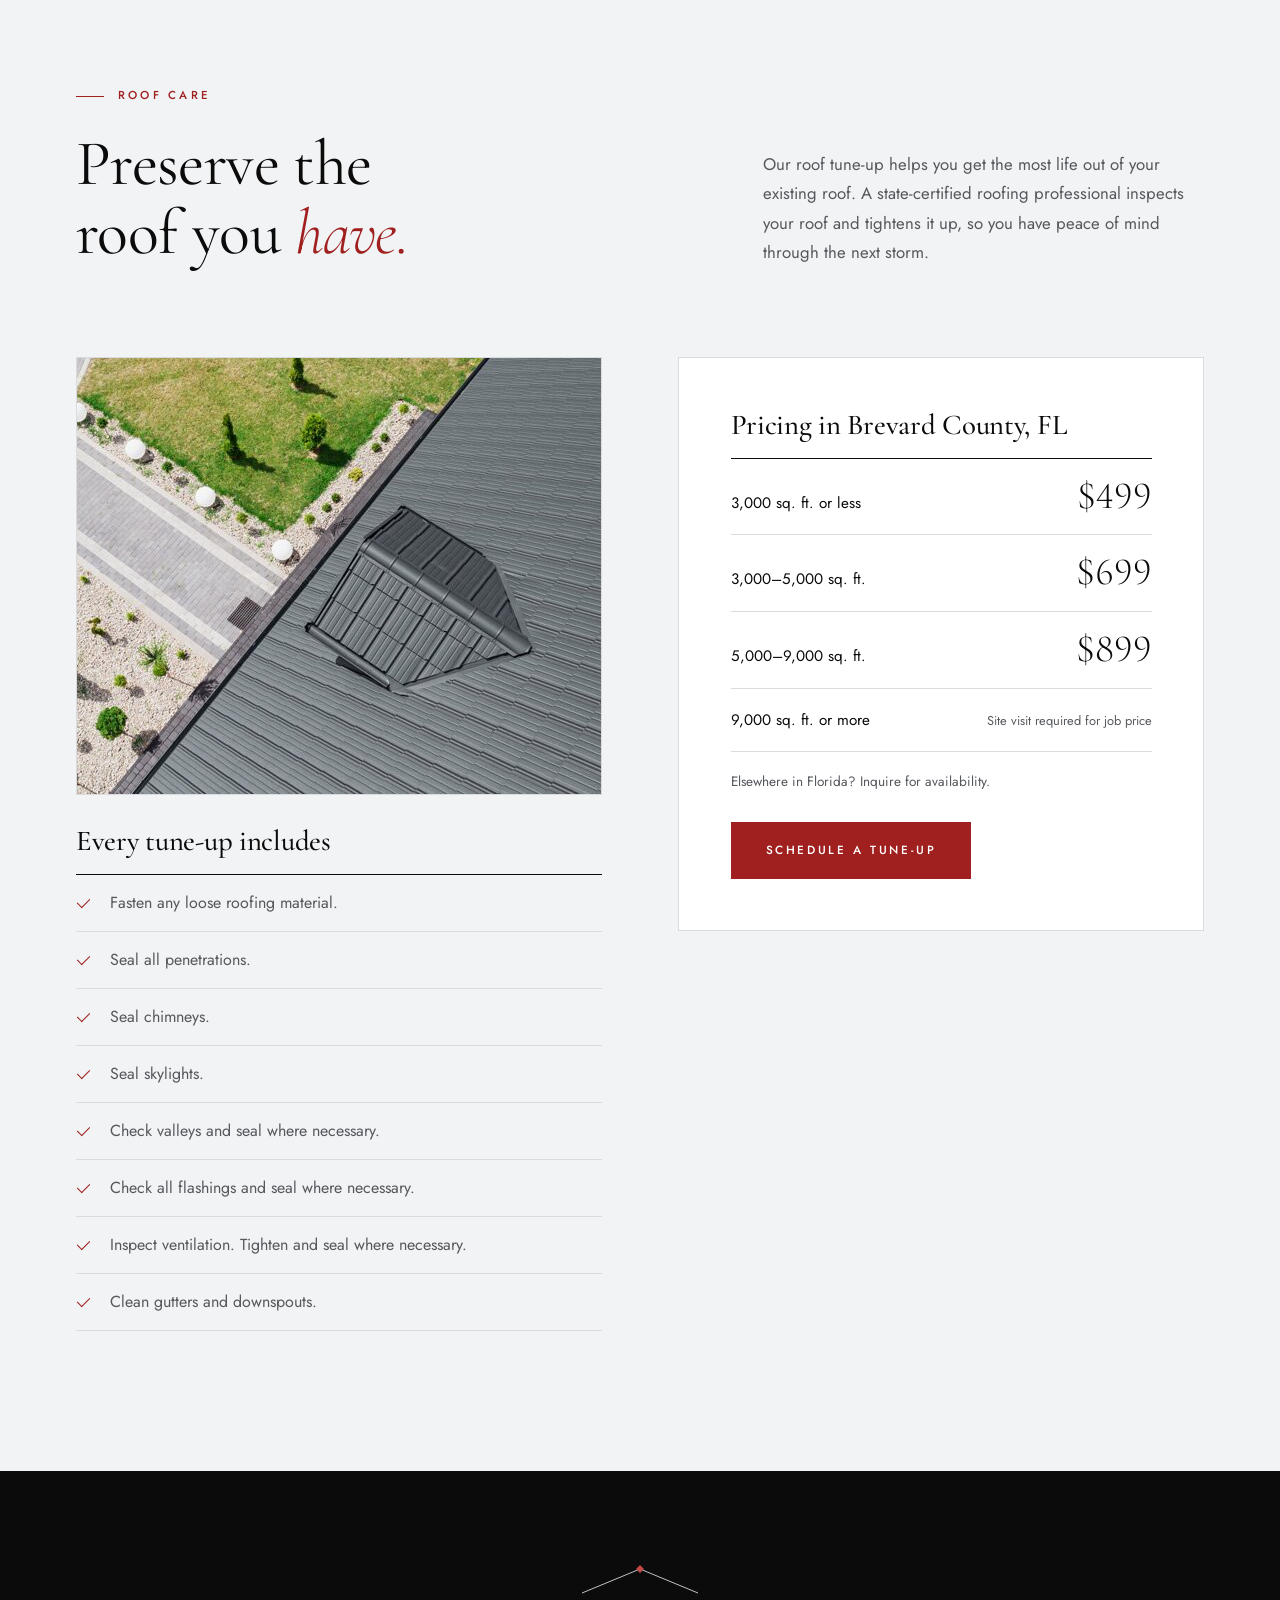
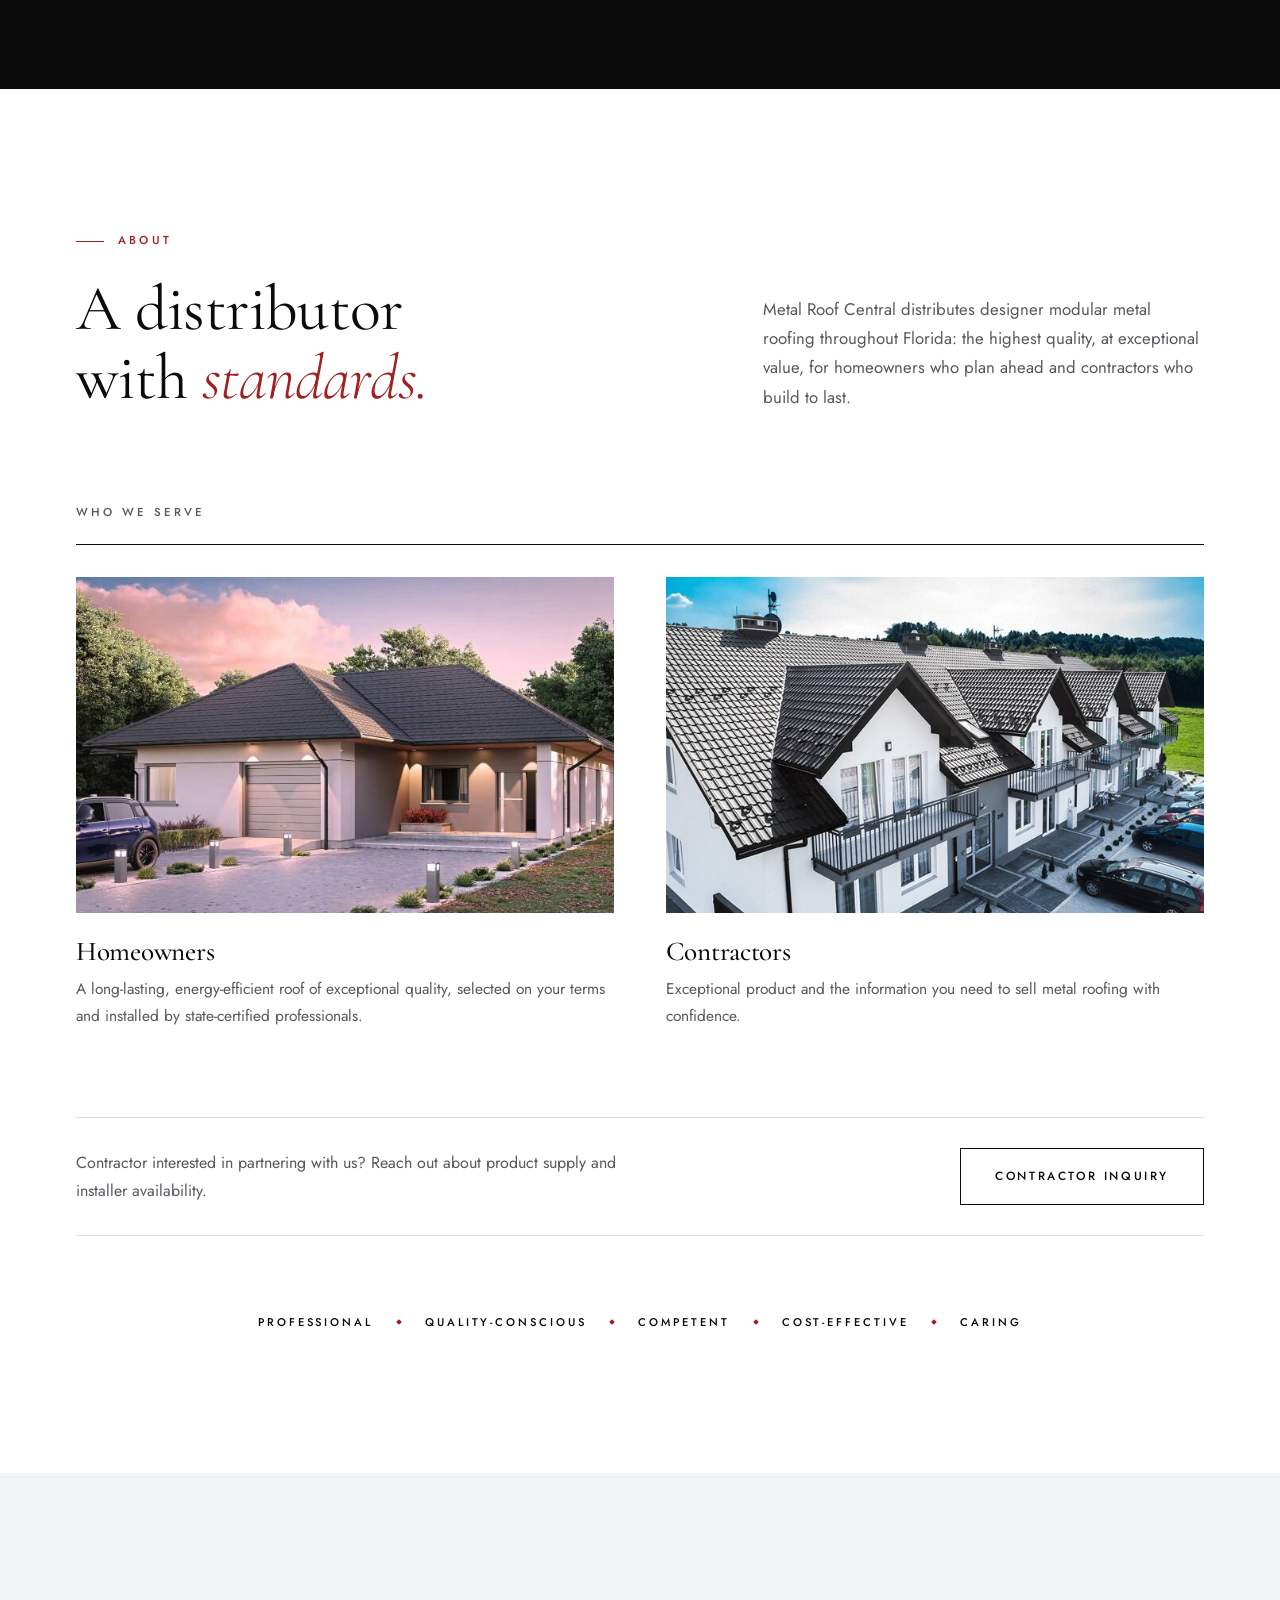
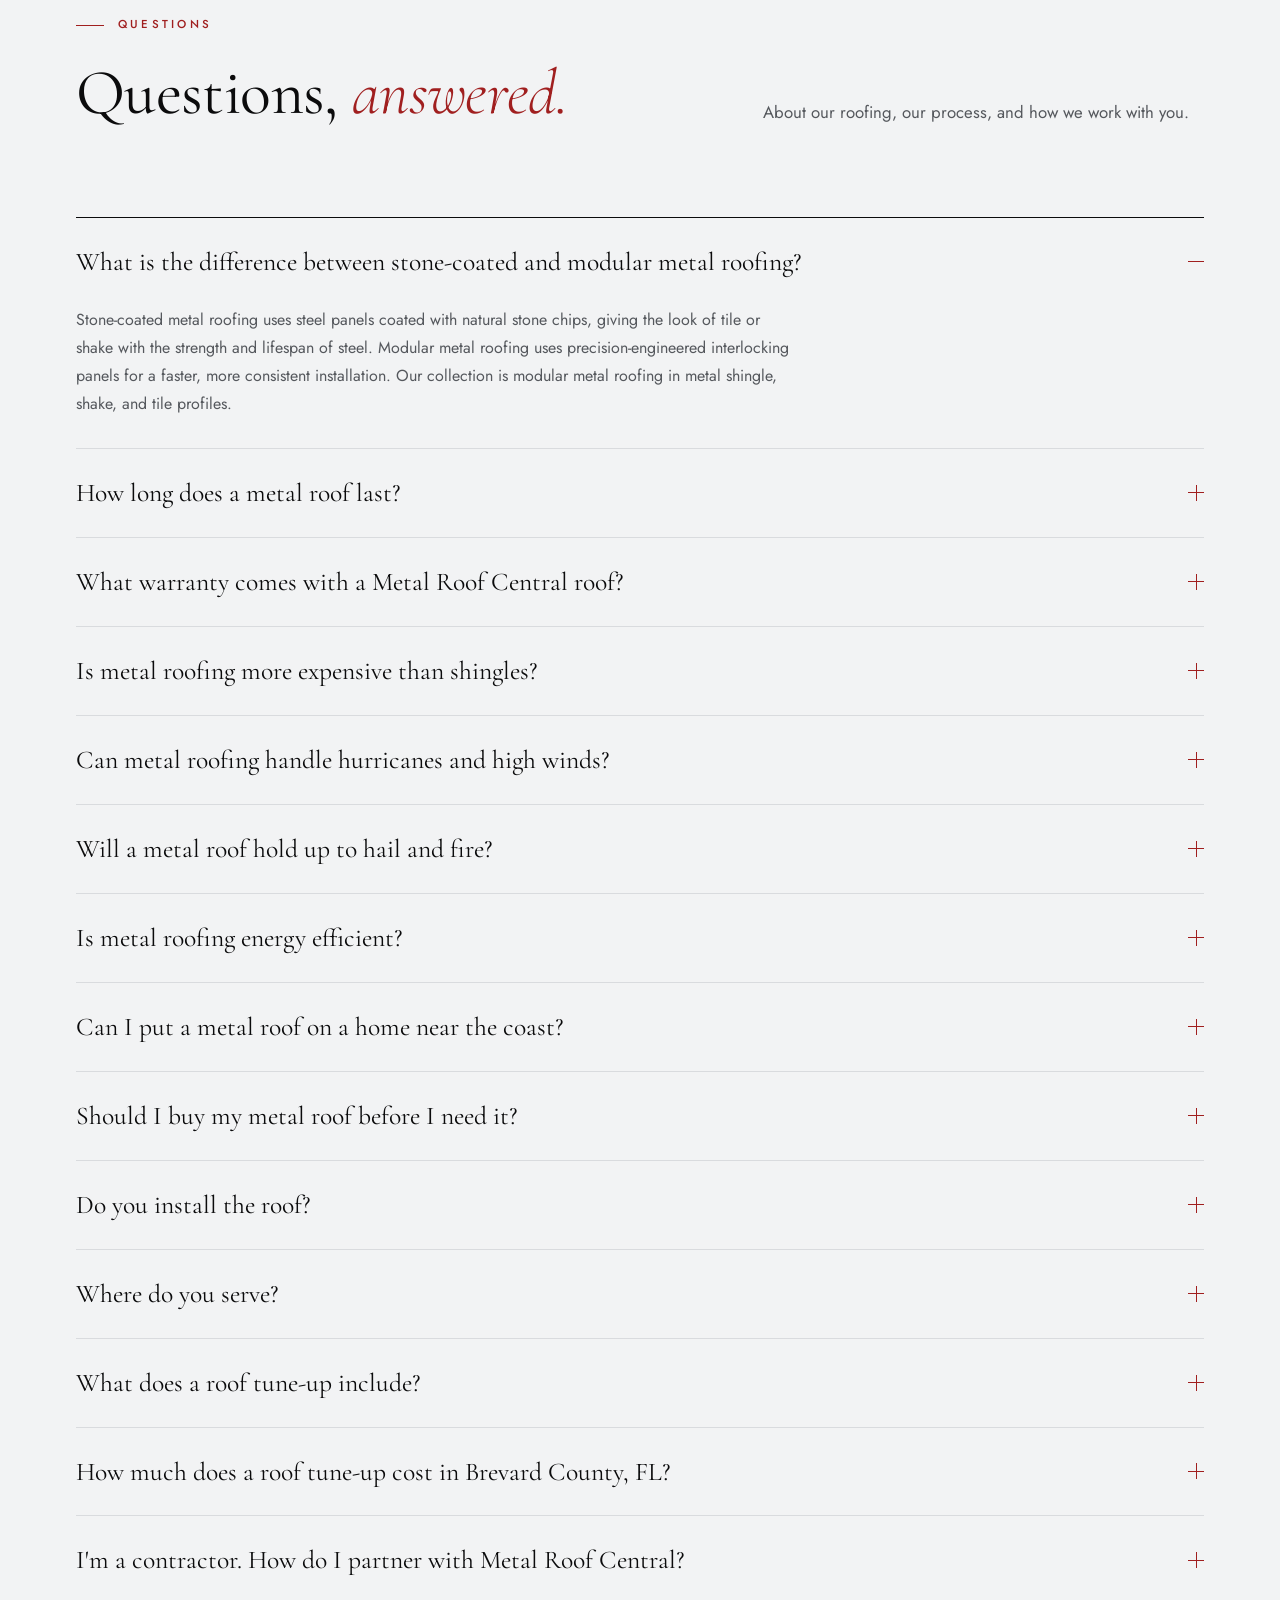
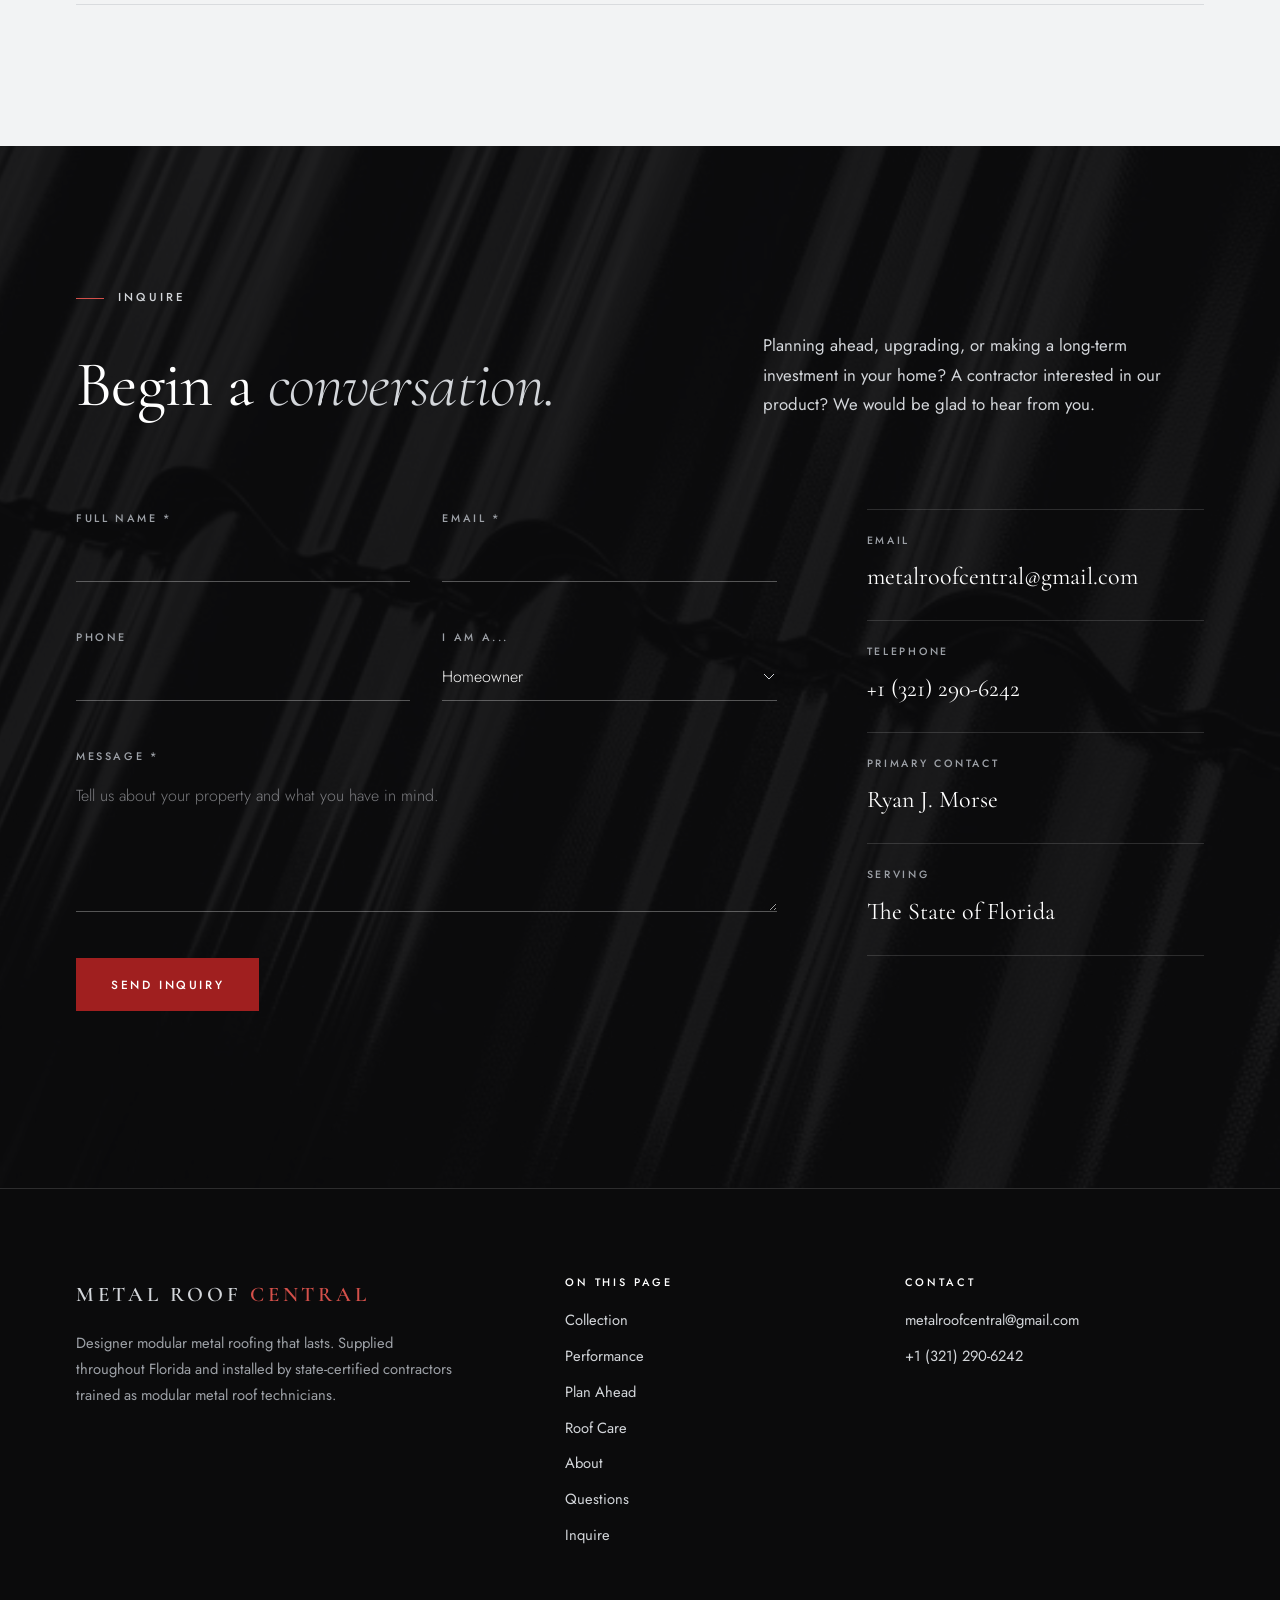
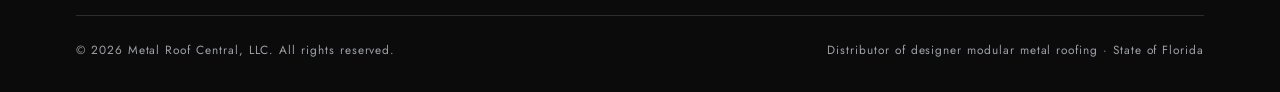
==== commit 117505fc: "Add imagery and decorative details throughout the page Hero texture photo, two full-bleed texture ba" ====
--- a/public/index.html
+++ b/public/index.html
@@ -192,6 +192,7 @@
      ====================================================================== -->
 <!-- EDIT: Hero headline / subheadline -->
 <section class="hero" id="top">
+  <div class="hero-art" aria-hidden="true"><img src="images/products/enigma.jpg" alt="" width="677" height="436" decoding="async"></div>
   <div class="container">
     <div class="hero-inner">
       <span class="eyebrow">A Superior Decision</span>
@@ -441,6 +442,8 @@
   </div>
 </section>
 
+<div class="band" aria-hidden="true" style="--band: url(/images/products/storm.jpg)"><svg viewBox="0 0 120 30" width="120" height="30" focusable="false"><path d="M2 28 L60 4 L118 28" fill="none" stroke="currentColor" stroke-width="1"/><path d="M60 0 L64 4 L60 8 L56 4 Z" fill="#d4504a"/></svg></div>
+
 <!-- ======================================================================
      PERFORMANCE
      ====================================================================== -->
@@ -564,9 +567,12 @@
       </figure>
     </div>
 
-    <div class="note-panel">
-      <h3>Supplied by us. Installed by certified professionals.</h3>
-      <p>Metal Roof Central is a distributor of metal roofing. We supply your complete roof system and work with state-certified roofing contractors who have been properly trained as modular metal roof technicians. Quality craftsmanship and customer service are what we do best.</p>
+    <div class="note-panel has-photo">
+      <figure class="note-photo"><img src="images/products/blizzard-detail.jpg" width="677" height="436" loading="lazy" decoding="async" alt="Close view of a black stone-chip steel roof edge with a matching gutter over a timber-framed porch"></figure>
+      <div class="note-body">
+        <h3>Supplied by us. Installed by certified professionals.</h3>
+        <p>Metal Roof Central is a distributor of metal roofing. We supply your complete roof system and work with state-certified roofing contractors who have been properly trained as modular metal roof technicians. Quality craftsmanship and customer service are what we do best.</p>
+      </div>
     </div>
   </div>
 </section>
@@ -586,6 +592,7 @@
 
     <div class="care-grid">
       <div class="care-includes">
+        <figure class="care-photo"><img src="images/products/estima-detail.jpg" width="677" height="436" loading="lazy" decoding="async" alt="Aerial view of a gray steel tile roof showing a skylight, the roof edge and the landscaped grounds below"></figure>
         <h3>Every tune-up includes</h3>
         <ul class="check-list">
           <li>Fasten any loose roofing material.</li>
@@ -615,6 +622,8 @@
   </div>
 </section>
 
+<div class="band" aria-hidden="true" style="--band: url(/images/products/mistral.jpg)"><svg viewBox="0 0 120 30" width="120" height="30" focusable="false"><path d="M2 28 L60 4 L118 28" fill="none" stroke="currentColor" stroke-width="1"/><path d="M60 0 L64 4 L60 8 L56 4 Z" fill="#d4504a"/></svg></div>
+
 <!-- ======================================================================
      ABOUT
      ====================================================================== -->
@@ -631,10 +640,12 @@
     <p class="subhead">Who We Serve</p>
     <div class="audience">
       <article>
+        <figure class="audience-photo"><img src="images/products/polar.jpg" width="677" height="436" loading="lazy" decoding="async" alt="A modern single-story home at dusk beneath a dark, textured steel roof"></figure>
         <h3>Homeowners</h3>
         <p>A long-lasting, energy-efficient roof of exceptional quality, selected on your terms and installed by state-certified professionals.</p>
       </article>
       <article>
+        <figure class="audience-photo"><img src="images/products/tremblant.jpg" width="677" height="436" loading="lazy" decoding="async" alt="Aerial view of white townhouses with dark steel tile roofs"></figure>
         <h3>Contractors</h3>
         <p>Exceptional product and the information you need to sell metal roofing with confidence.</p>
       </article>
--- a/public/css/style.css
+++ b/public/css/style.css
@@ -1156,6 +1156,93 @@
   .faq-answer p { padding-right: 0; }
 }
 
+/* Imagery and decorative details
+   ========================================================================== */
+.hero > .container { position: relative; z-index: 1; }
+.hero-art {
+  position: absolute;
+  top: 0;
+  right: 0;
+  bottom: 0;
+  width: min(62%, 880px);
+  z-index: 0;
+  pointer-events: none;
+  -webkit-mask-image: radial-gradient(ellipse 90% 95% at 100% 25%, #000 15%, transparent 72%);
+  mask-image: radial-gradient(ellipse 90% 95% at 100% 25%, #000 15%, transparent 72%);
+}
+.hero-art img {
+  display: block;
+  width: 100%;
+  height: 100%;
+  object-fit: cover;
+  object-position: 30% 50%;
+  filter: brightness(0.5) contrast(1.05);
+}
+
+.band {
+  position: relative;
+  display: grid;
+  place-items: center;
+  height: clamp(140px, 17vw, 220px);
+  overflow: hidden;
+  color: var(--platinum);
+  background: var(--ink) var(--band) center / cover no-repeat;
+}
+.band::before {
+  content: "";
+  position: absolute;
+  inset: 0;
+  background: linear-gradient(180deg, rgba(11, 11, 12, 0.6), rgba(11, 11, 12, 0.3) 50%, rgba(11, 11, 12, 0.6));
+}
+.band svg { position: relative; display: block; opacity: 0.9; }
+
+.note-panel.has-photo {
+  padding: 0;
+  gap: 0;
+  overflow: hidden;
+  align-items: stretch;
+  grid-template-columns: minmax(0, 0.9fr) minmax(0, 1.1fr);
+}
+.note-photo { margin: 0; min-height: 280px; }
+.note-photo img { display: block; width: 100%; height: 100%; object-fit: cover; }
+.note-body {
+  display: flex;
+  flex-direction: column;
+  justify-content: center;
+  gap: 20px;
+  padding: clamp(32px, 4.5vw, 60px);
+}
+
+.care-photo { margin: 0 0 30px; border: 1px solid var(--line); background: var(--ink); }
+.care-photo img { display: block; width: 100%; aspect-ratio: 16 / 10; object-fit: cover; }
+
+.audience-photo { margin: 0 0 24px; overflow: hidden; aspect-ratio: 16 / 10; background: var(--ink); }
+.audience-photo img { display: block; width: 100%; height: 100%; object-fit: cover; }
+
+#contact { position: relative; overflow: hidden; }
+#contact::before {
+  content: "";
+  position: absolute;
+  inset: 0;
+  background: url(../images/products/enigma-detail.jpg) center / cover no-repeat;
+  opacity: 0.08;
+  pointer-events: none;
+}
+#contact > .container { position: relative; }
+
+@media (prefers-reduced-motion: no-preference) {
+  .audience-photo img { transition: transform 1.4s cubic-bezier(0.2, 0.7, 0.2, 1); }
+  @media (hover: hover) {
+    .audience article:hover .audience-photo img { transform: scale(1.04); }
+  }
+}
+
+@media (max-width: 900px) {
+  .hero-art { width: 100%; opacity: 0.5; -webkit-mask-image: linear-gradient(180deg, #000 0%, transparent 85%); mask-image: linear-gradient(180deg, #000 0%, transparent 85%); }
+  .note-panel.has-photo { grid-template-columns: 1fr; }
+  .note-photo { min-height: 0; }
+  .note-photo img { aspect-ratio: 16 / 9; height: auto; }
+}
 @media (prefers-reduced-motion: reduce) {
   *, *::before, *::after {
     animation: none !important;
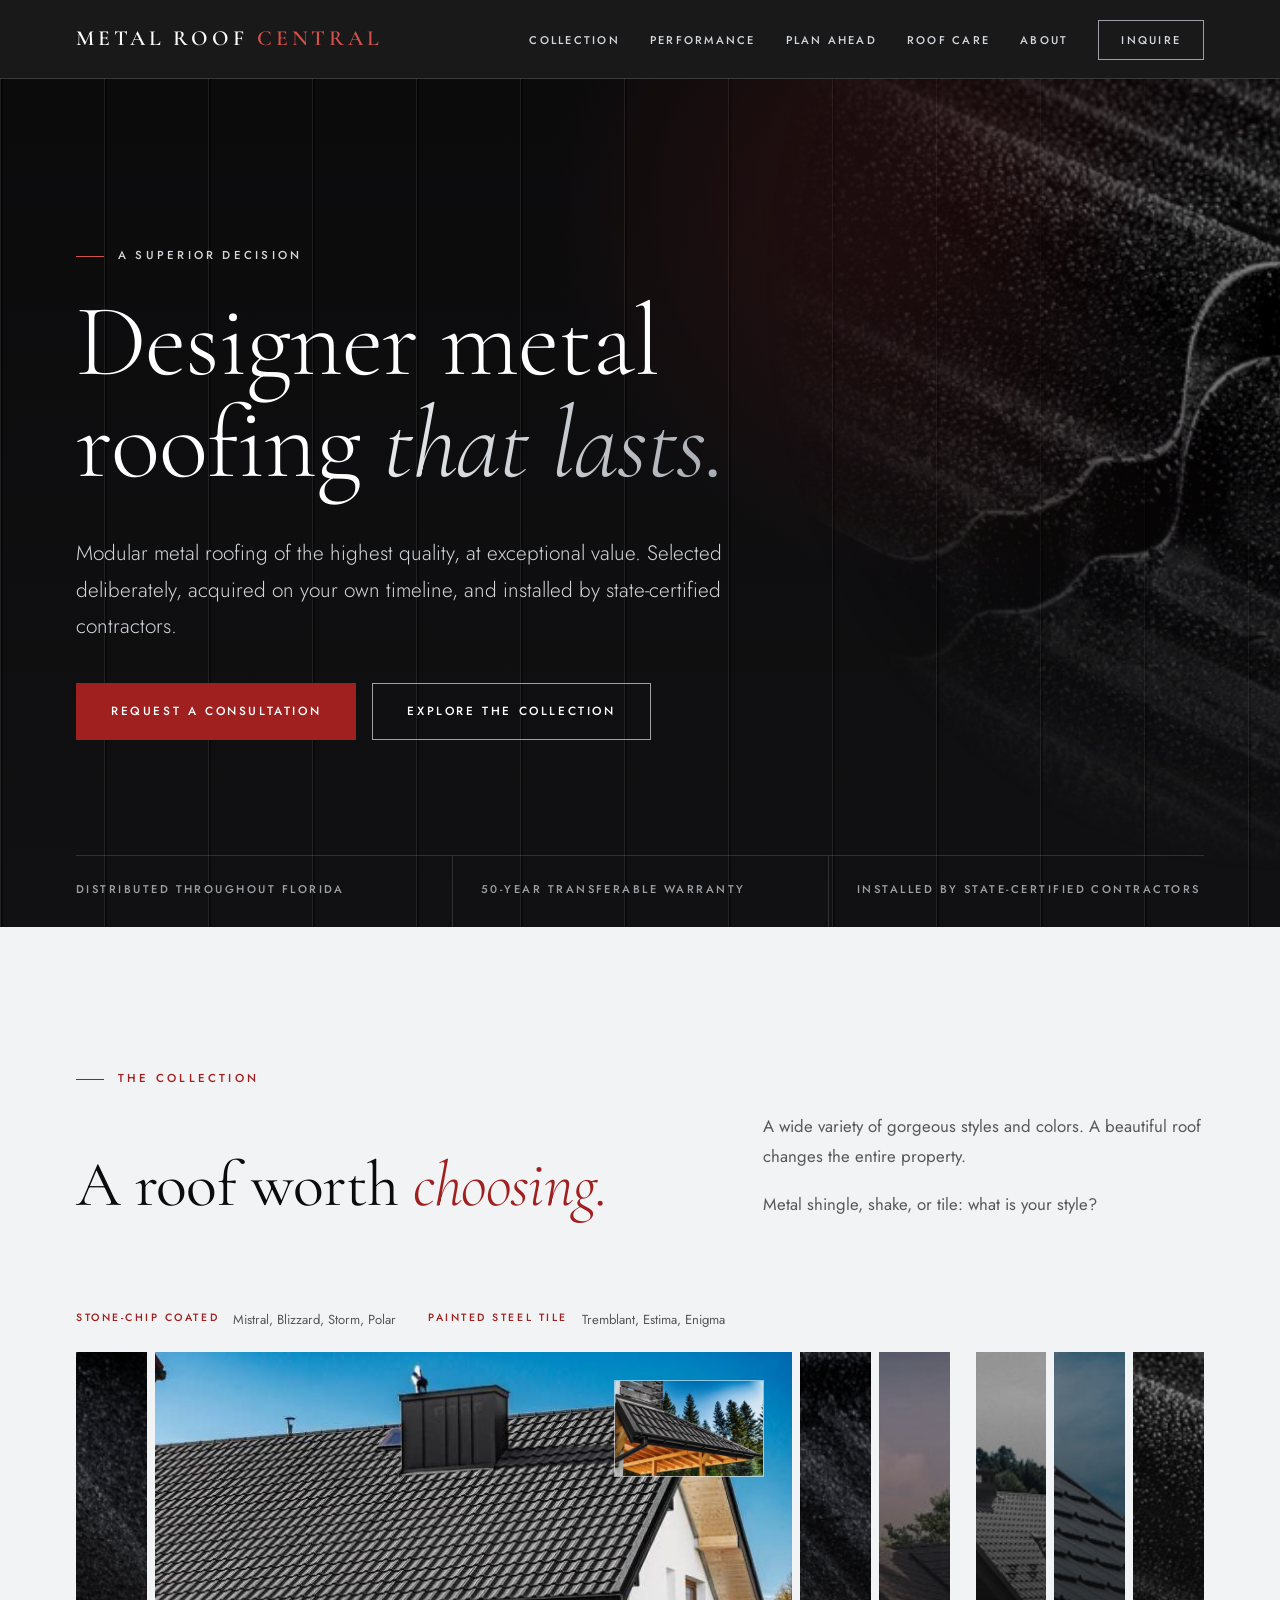
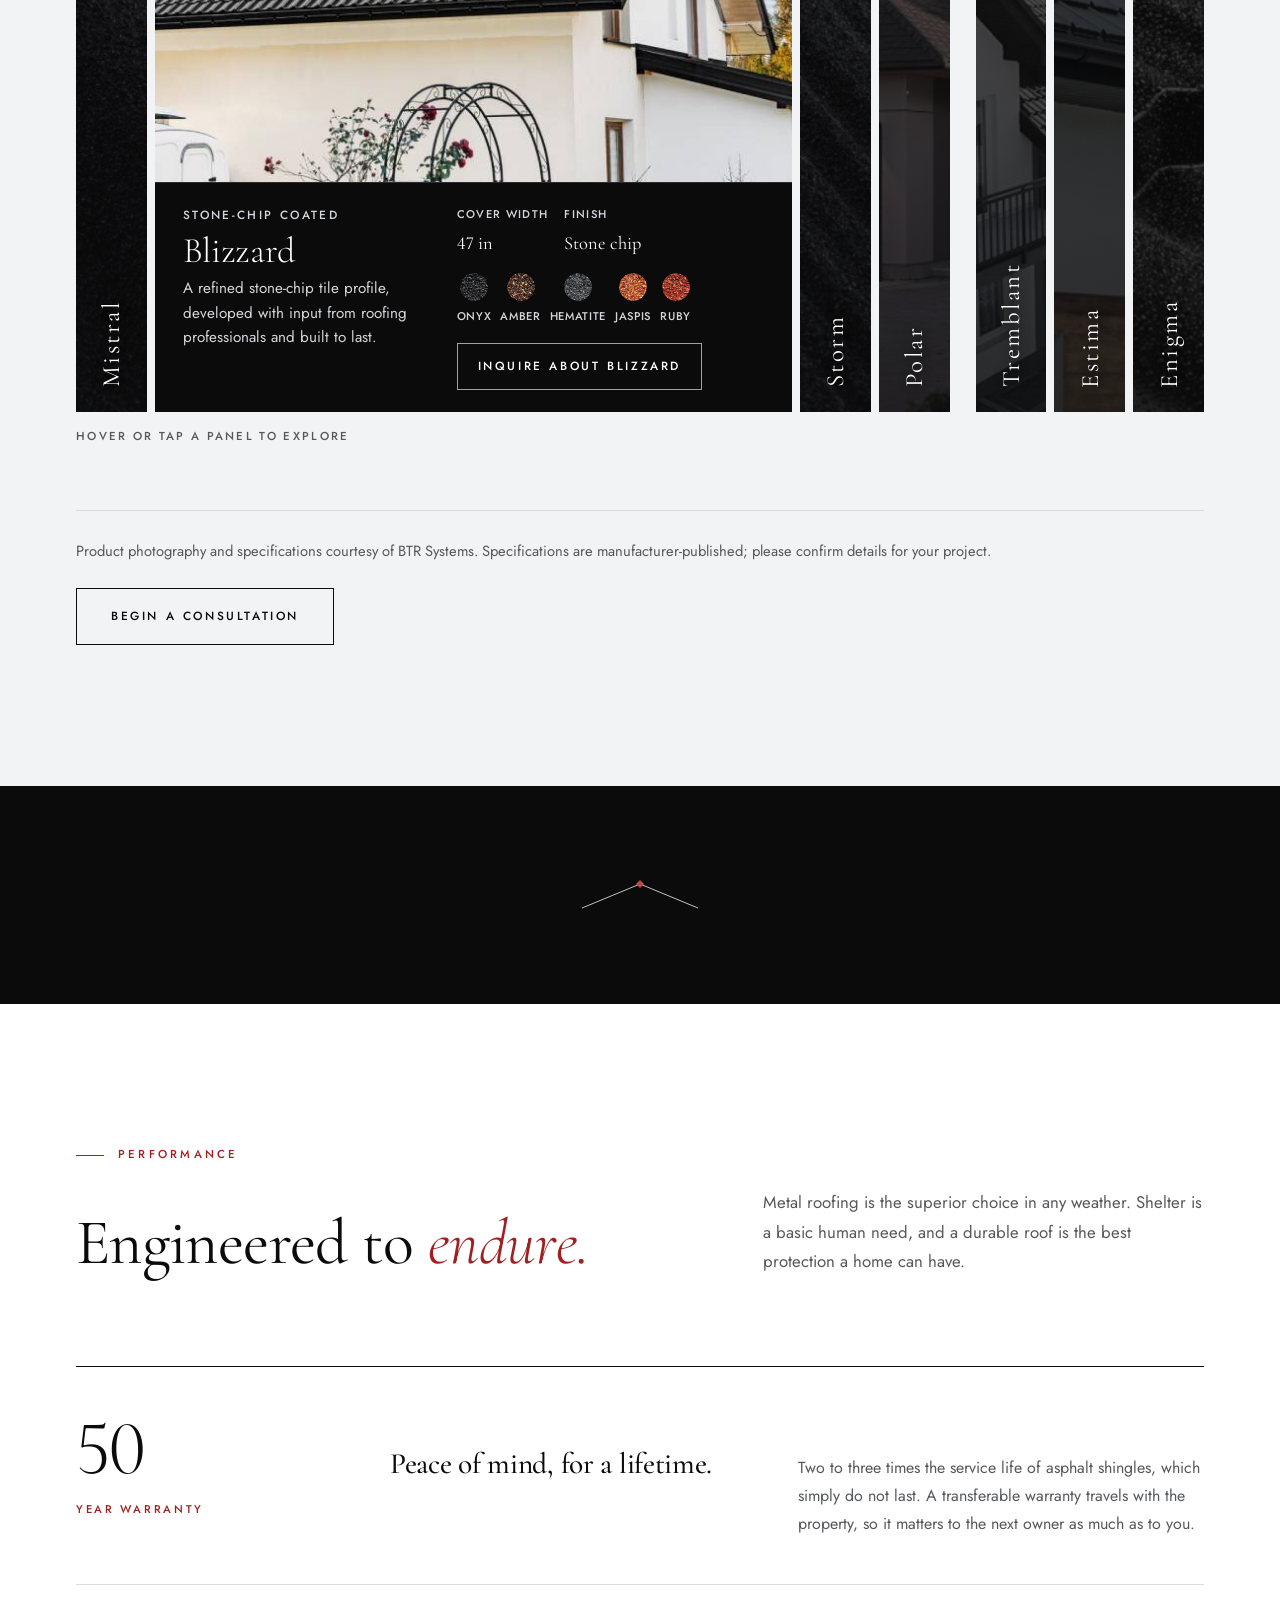
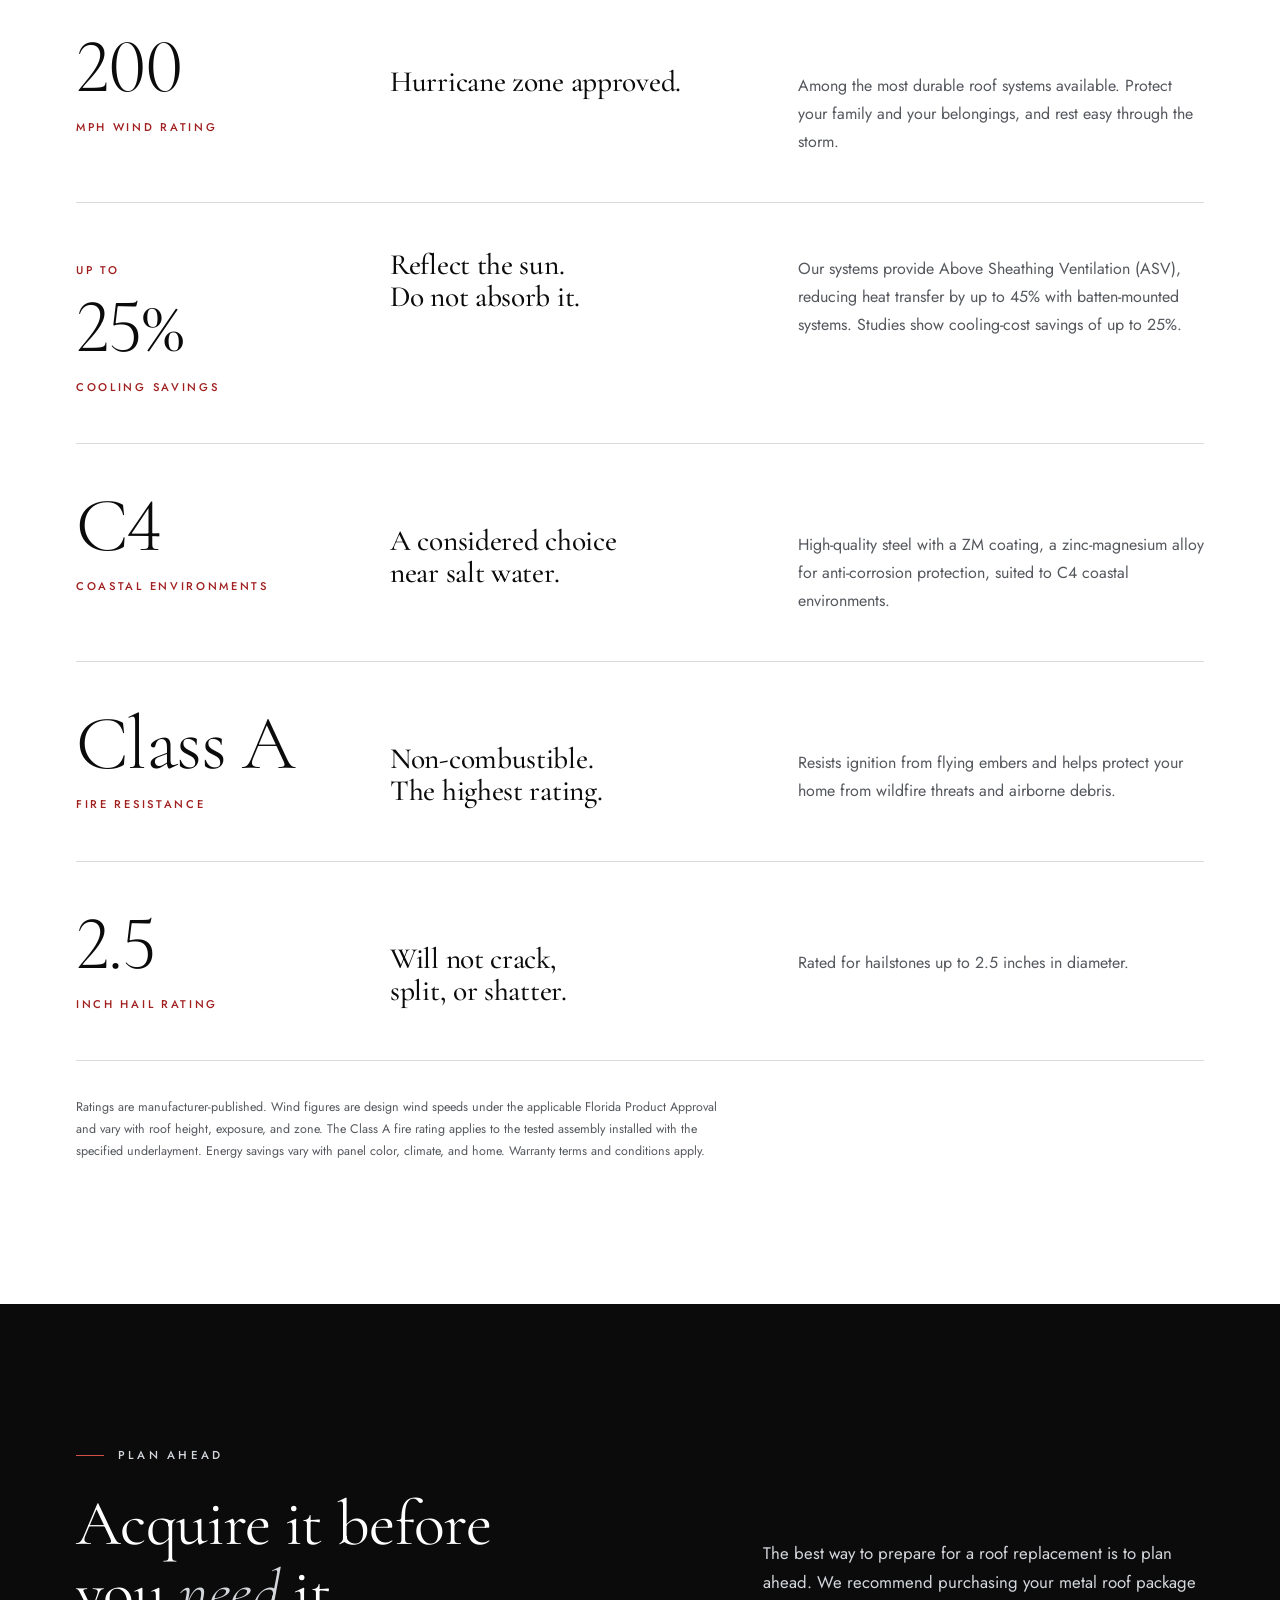
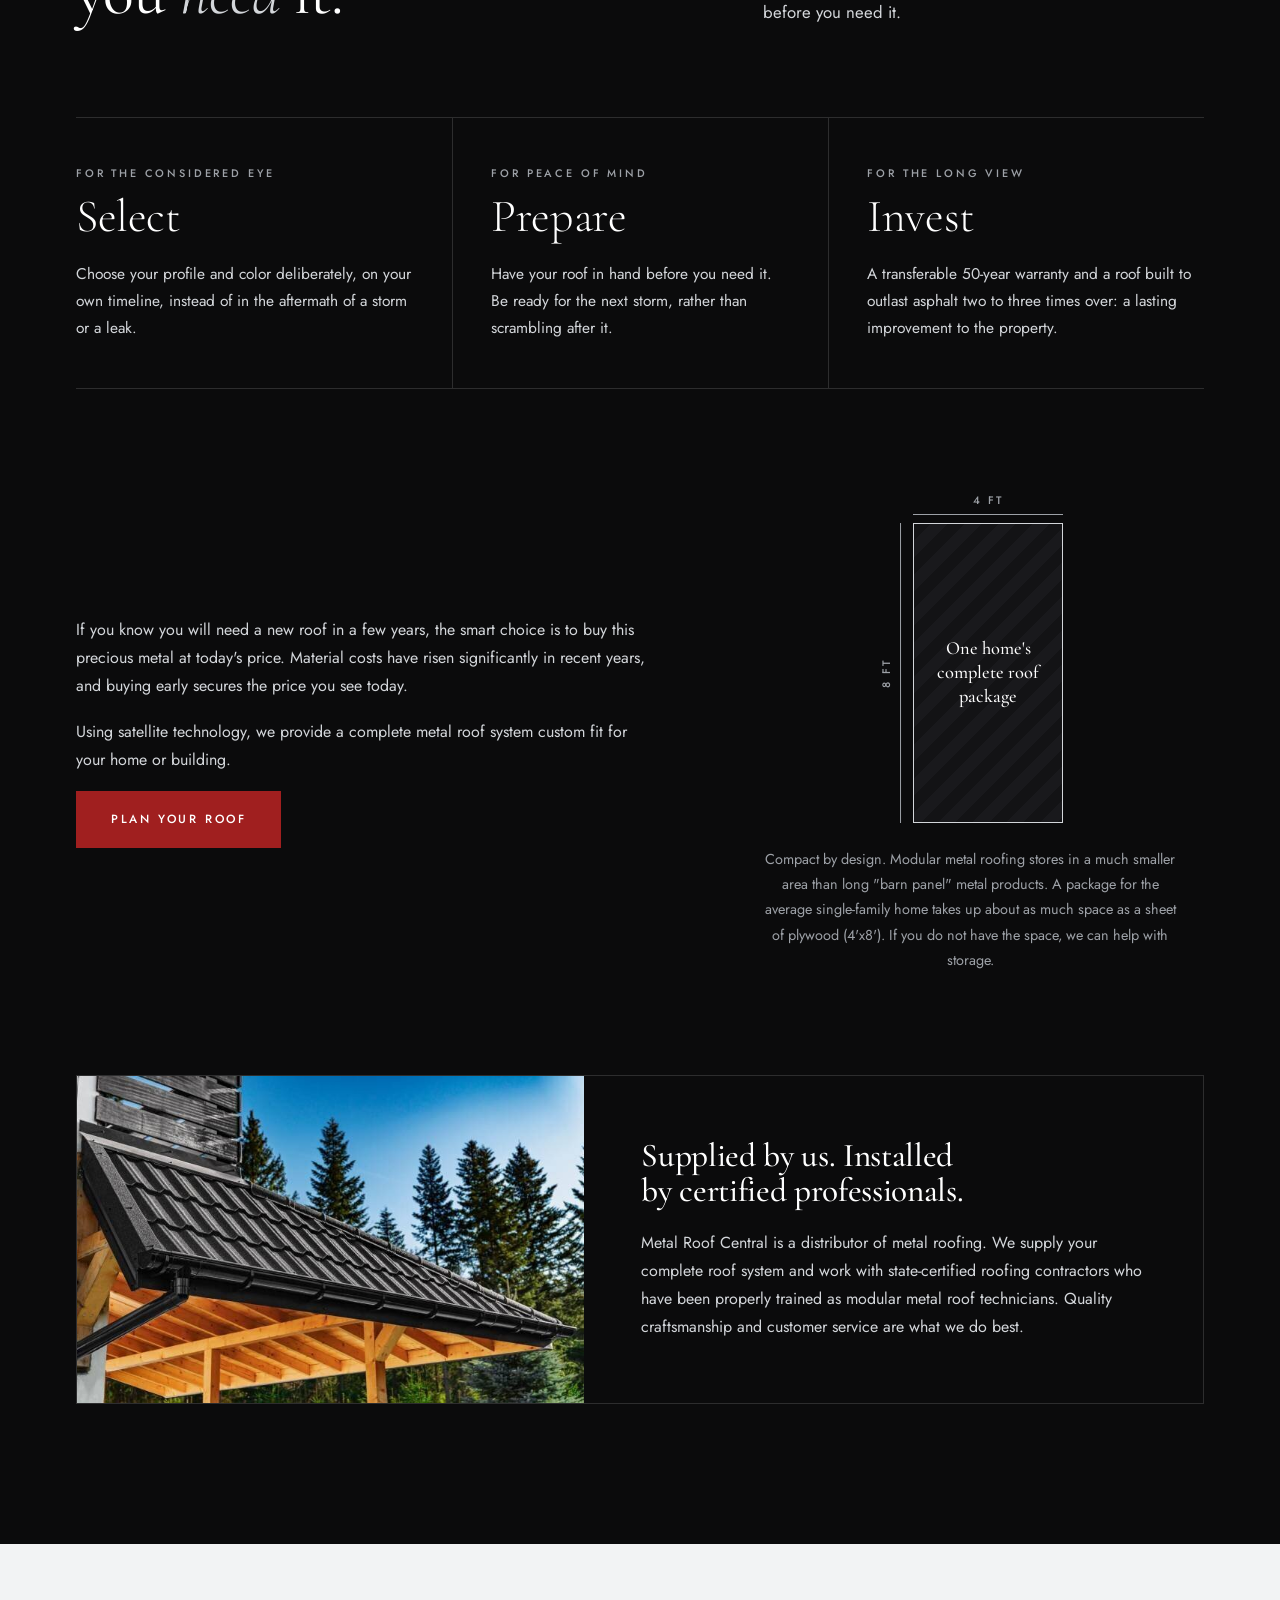
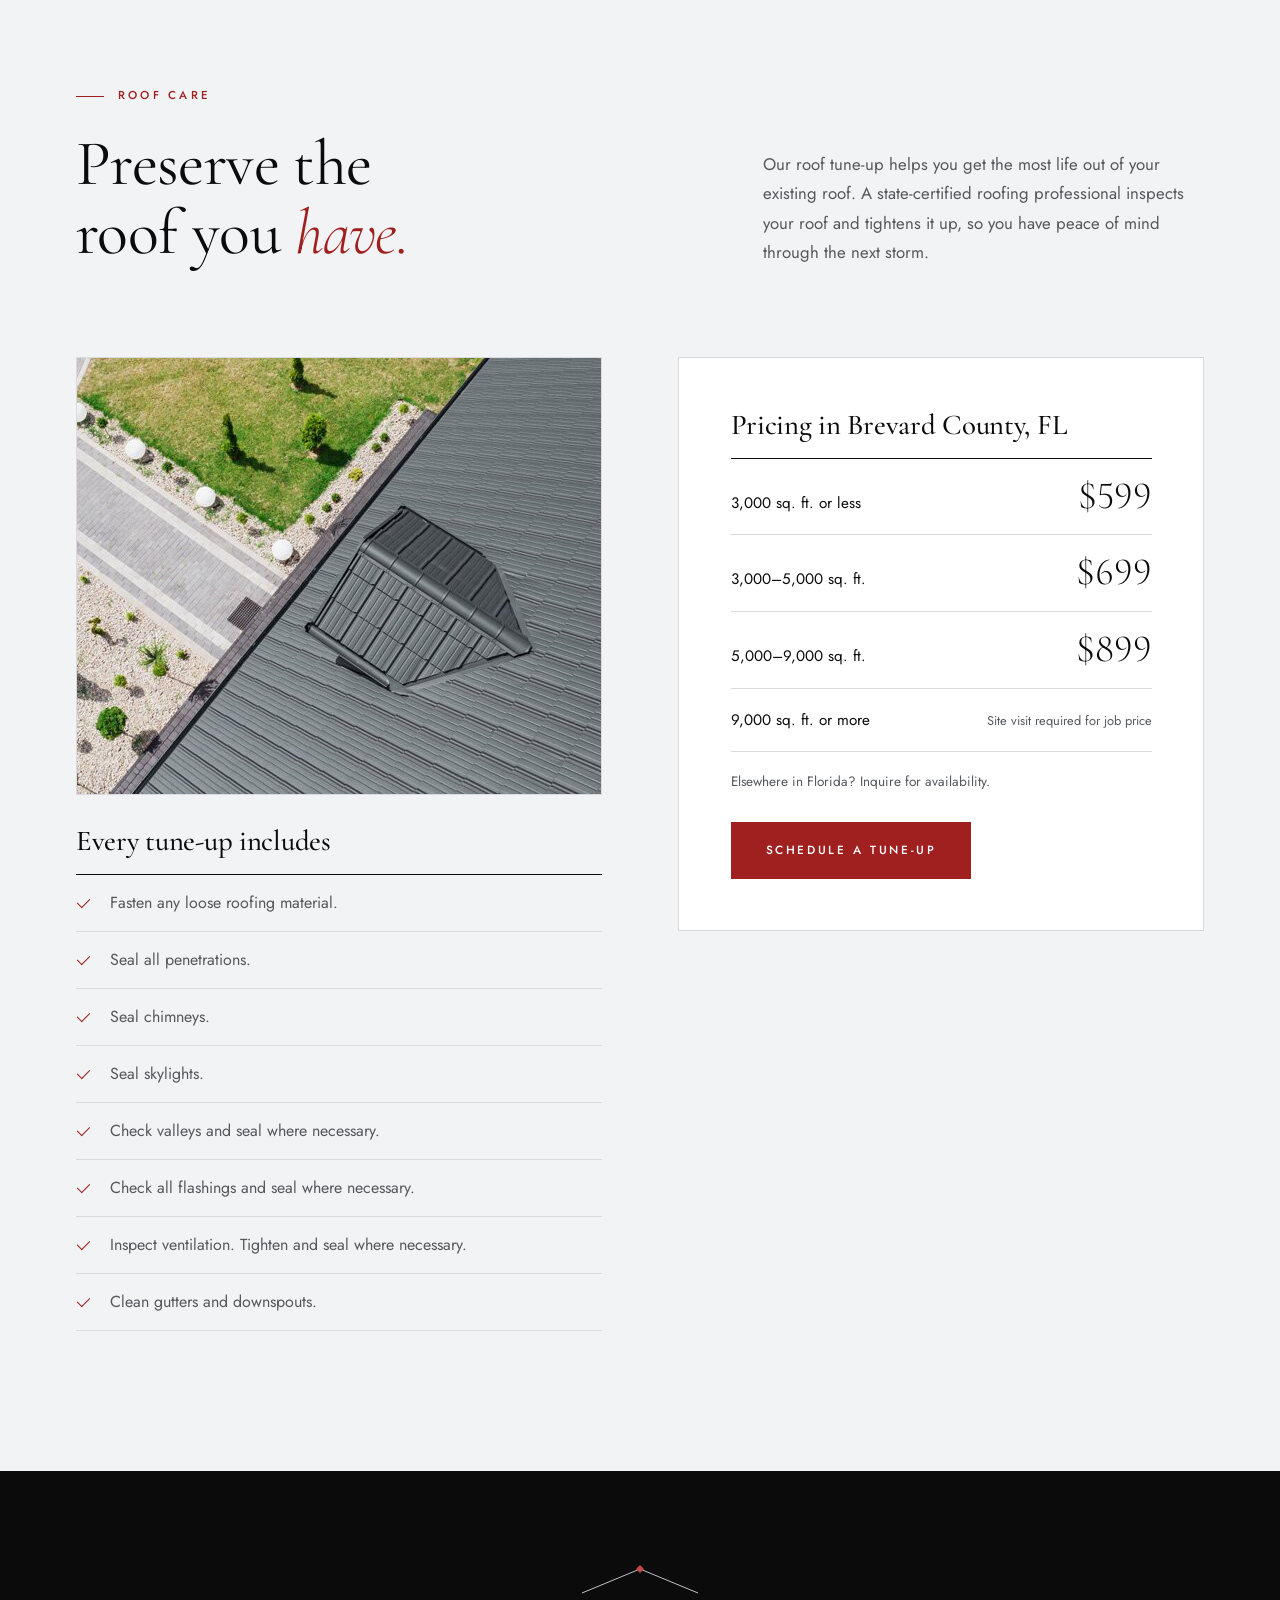
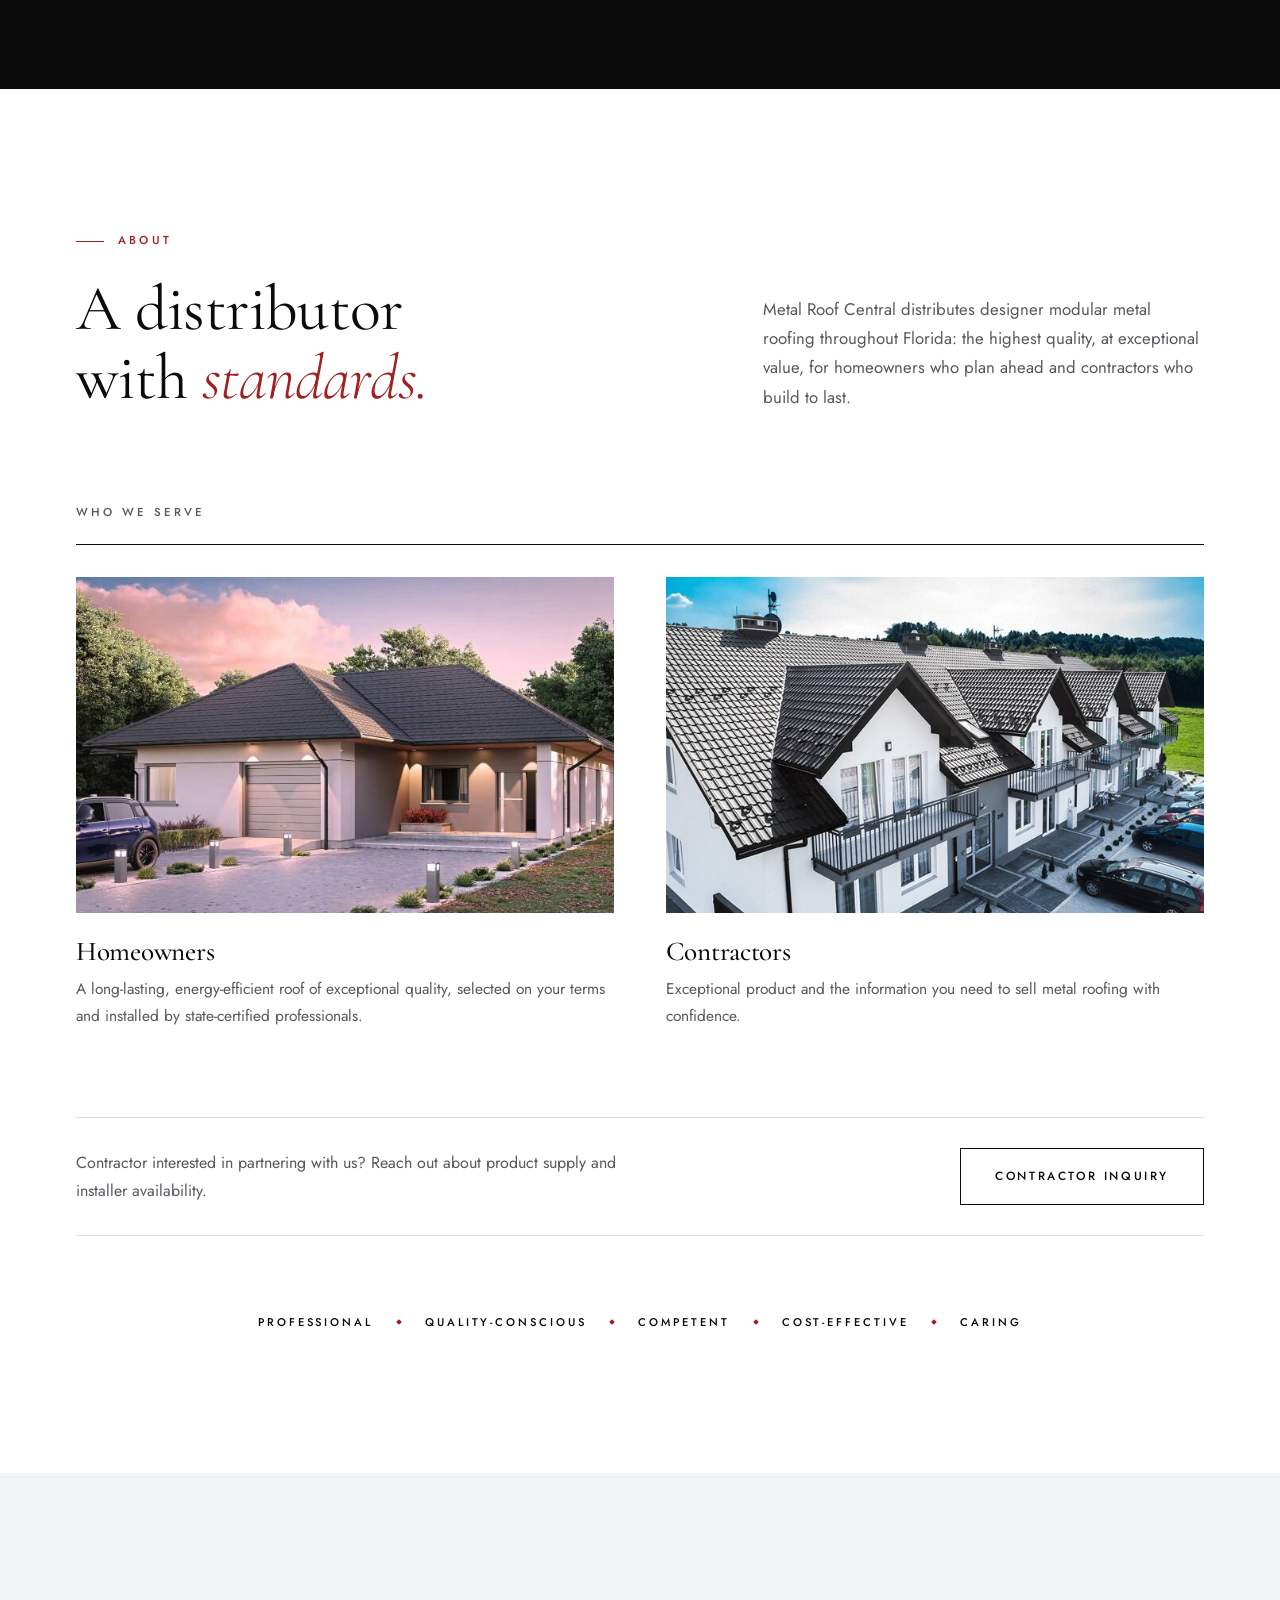
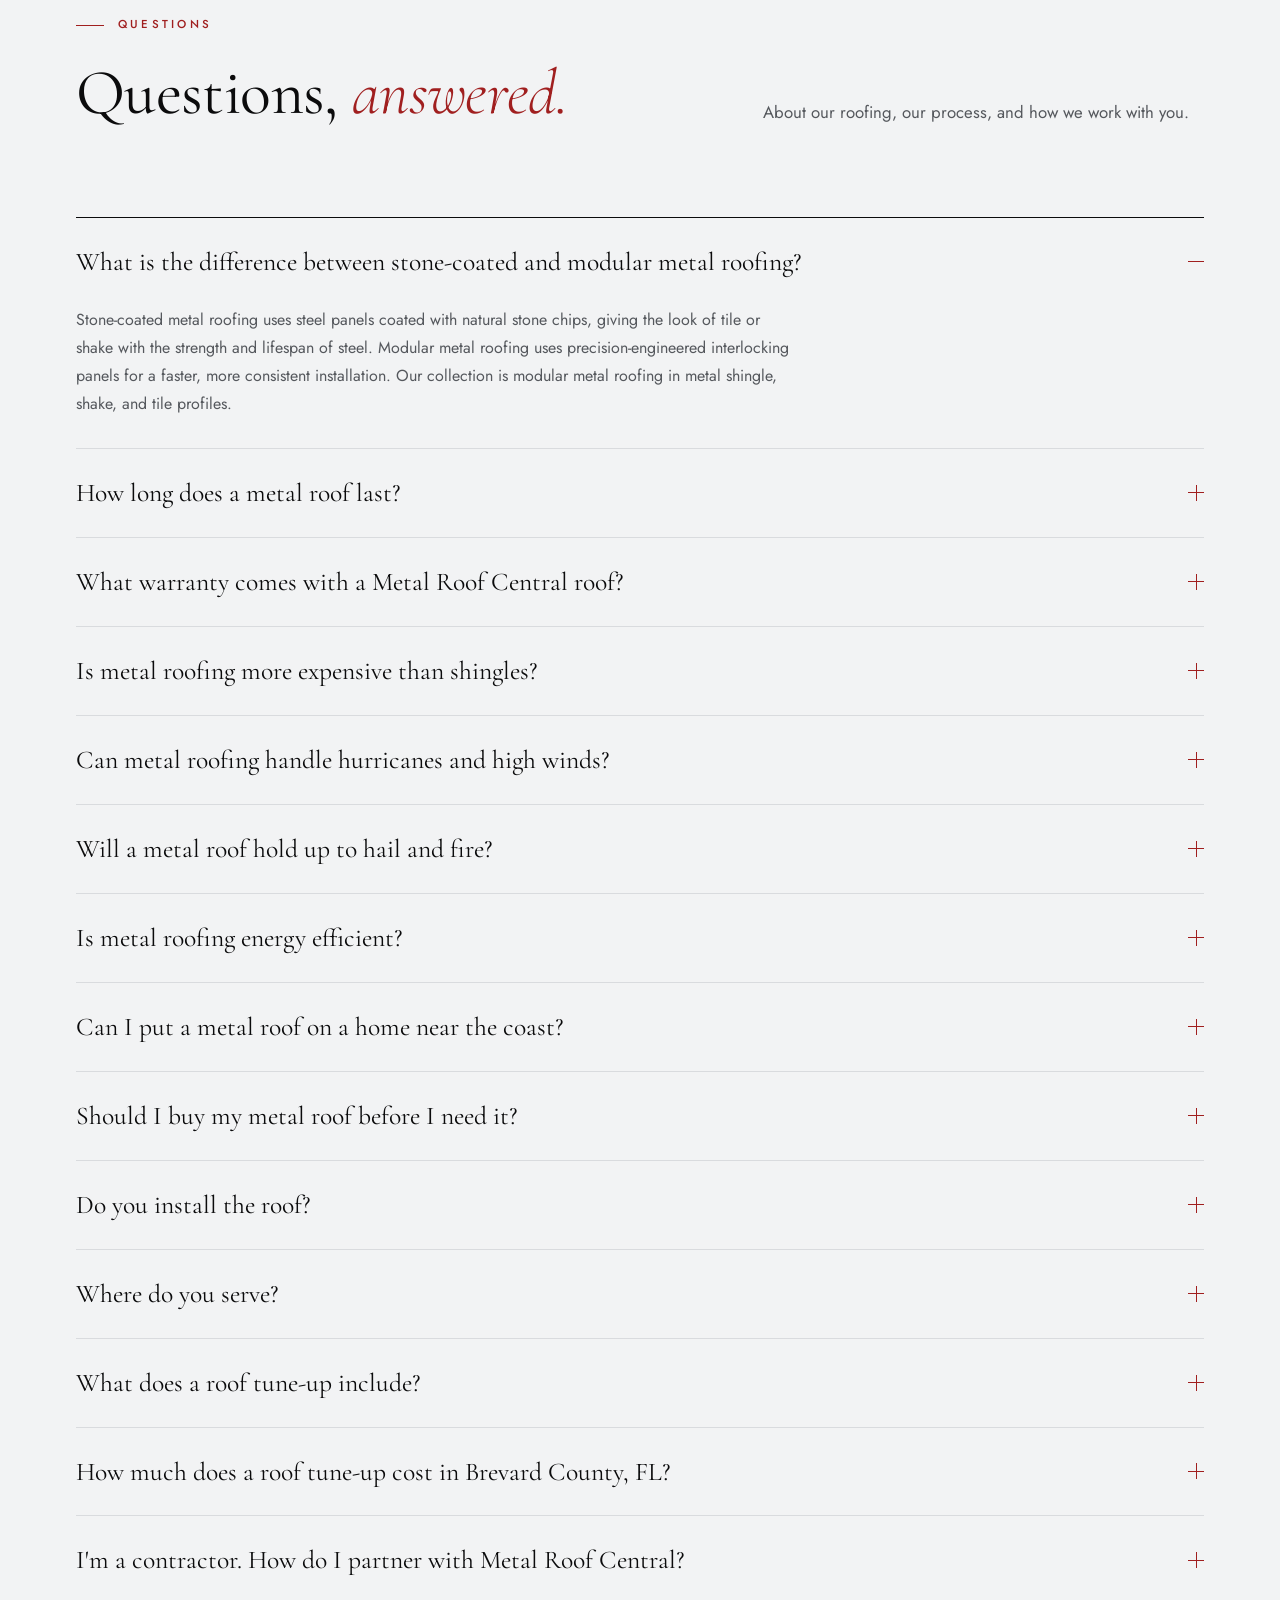
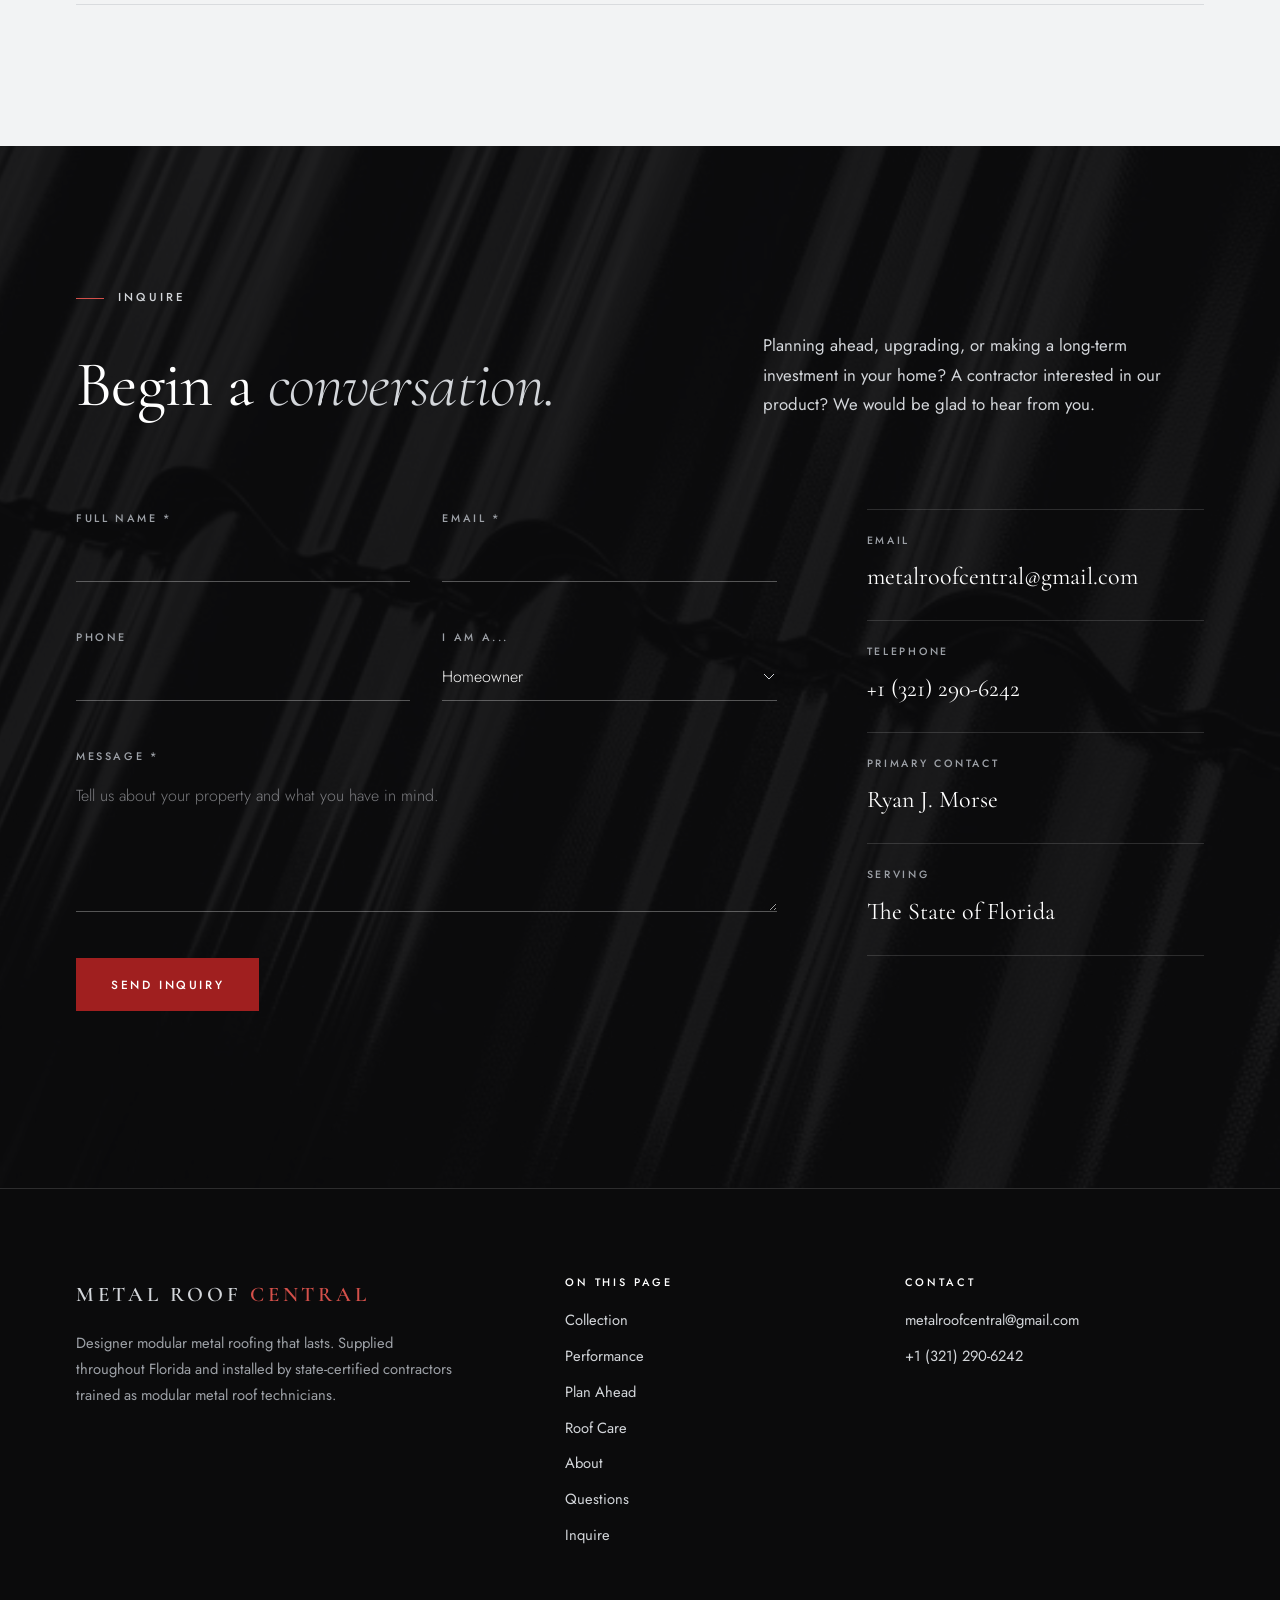
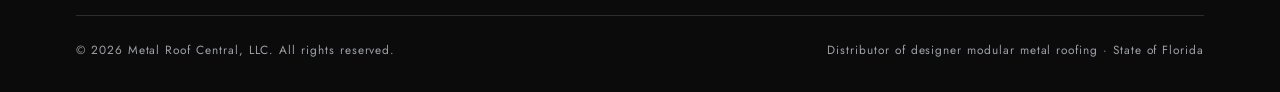
==== commit 3a5e4050: "Raise 3,000 sq. ft. roof tune-up price from $499 to $599 Updated the pricing table, FAQ answer, stru" ====
--- a/public/index.html
+++ b/public/index.html
@@ -73,7 +73,7 @@
     "@type": "OfferCatalog",
     "name": "Roof tune-ups (Brevard County, FL)",
     "itemListElement": [
-      { "@type": "Offer", "name": "Roof tune-up, 3,000 sq. ft. or less", "price": "499", "priceCurrency": "USD", "areaServed": { "@type": "AdministrativeArea", "name": "Brevard County, Florida" }, "itemOffered": { "@type": "Service", "name": "Roof tune-up" } },
+      { "@type": "Offer", "name": "Roof tune-up, 3,000 sq. ft. or less", "price": "599", "priceCurrency": "USD", "areaServed": { "@type": "AdministrativeArea", "name": "Brevard County, Florida" }, "itemOffered": { "@type": "Service", "name": "Roof tune-up" } },
       { "@type": "Offer", "name": "Roof tune-up, 3,000–5,000 sq. ft.", "price": "699", "priceCurrency": "USD", "areaServed": { "@type": "AdministrativeArea", "name": "Brevard County, Florida" }, "itemOffered": { "@type": "Service", "name": "Roof tune-up" } },
       { "@type": "Offer", "name": "Roof tune-up, 5,000–9,000 sq. ft.", "price": "899", "priceCurrency": "USD", "areaServed": { "@type": "AdministrativeArea", "name": "Brevard County, Florida" }, "itemOffered": { "@type": "Service", "name": "Roof tune-up" } }
     ]
@@ -152,7 +152,7 @@
     {
       "@type": "Question",
       "name": "How much does a roof tune-up cost in Brevard County, FL?",
-      "acceptedAnswer": { "@type": "Answer", "text": "In Brevard County, FL, a roof tune-up is $499 for 3,000 sq. ft. or less, $699 for 3,000-5,000 sq. ft., and $899 for 5,000-9,000 sq. ft. For 9,000 sq. ft. or more, a site visit is required to price the job." }
+      "acceptedAnswer": { "@type": "Answer", "text": "In Brevard County, FL, a roof tune-up is $599 for 3,000 sq. ft. or less, $699 for 3,000-5,000 sq. ft., and $899 for 5,000-9,000 sq. ft. For 9,000 sq. ft. or more, a site visit is required to price the job." }
     },
     {
       "@type": "Question",
@@ -610,7 +610,7 @@
       <div class="pricing-panel">
         <h3>Pricing in Brevard County, FL</h3>
         <dl class="price-list">
-          <div class="price-row"><dt>3,000 sq. ft. or less</dt><dd>$499</dd></div>
+          <div class="price-row"><dt>3,000 sq. ft. or less</dt><dd>$599</dd></div>
           <div class="price-row"><dt>3,000–5,000 sq. ft.</dt><dd>$699</dd></div>
           <div class="price-row"><dt>5,000–9,000 sq. ft.</dt><dd>$899</dd></div>
           <div class="price-row"><dt>9,000 sq. ft. or more</dt><dd class="price-note">Site visit required for job price</dd></div>
@@ -743,7 +743,7 @@
 
       <div class="faq-item">
         <button class="faq-question"><span>How much does a roof tune-up cost in Brevard County, FL?</span><span class="plus">+</span></button>
-        <div class="faq-answer"><p>In Brevard County, FL, a roof tune-up is $499 for 3,000 sq. ft. or less, $699 for 3,000-5,000 sq. ft., and $899 for 5,000-9,000 sq. ft. For 9,000 sq. ft. or more, a site visit is required to price the job.</p></div>
+        <div class="faq-answer"><p>In Brevard County, FL, a roof tune-up is $599 for 3,000 sq. ft. or less, $699 for 3,000-5,000 sq. ft., and $899 for 5,000-9,000 sq. ft. For 9,000 sq. ft. or more, a site visit is required to price the job.</p></div>
       </div>
 
       <div class="faq-item">
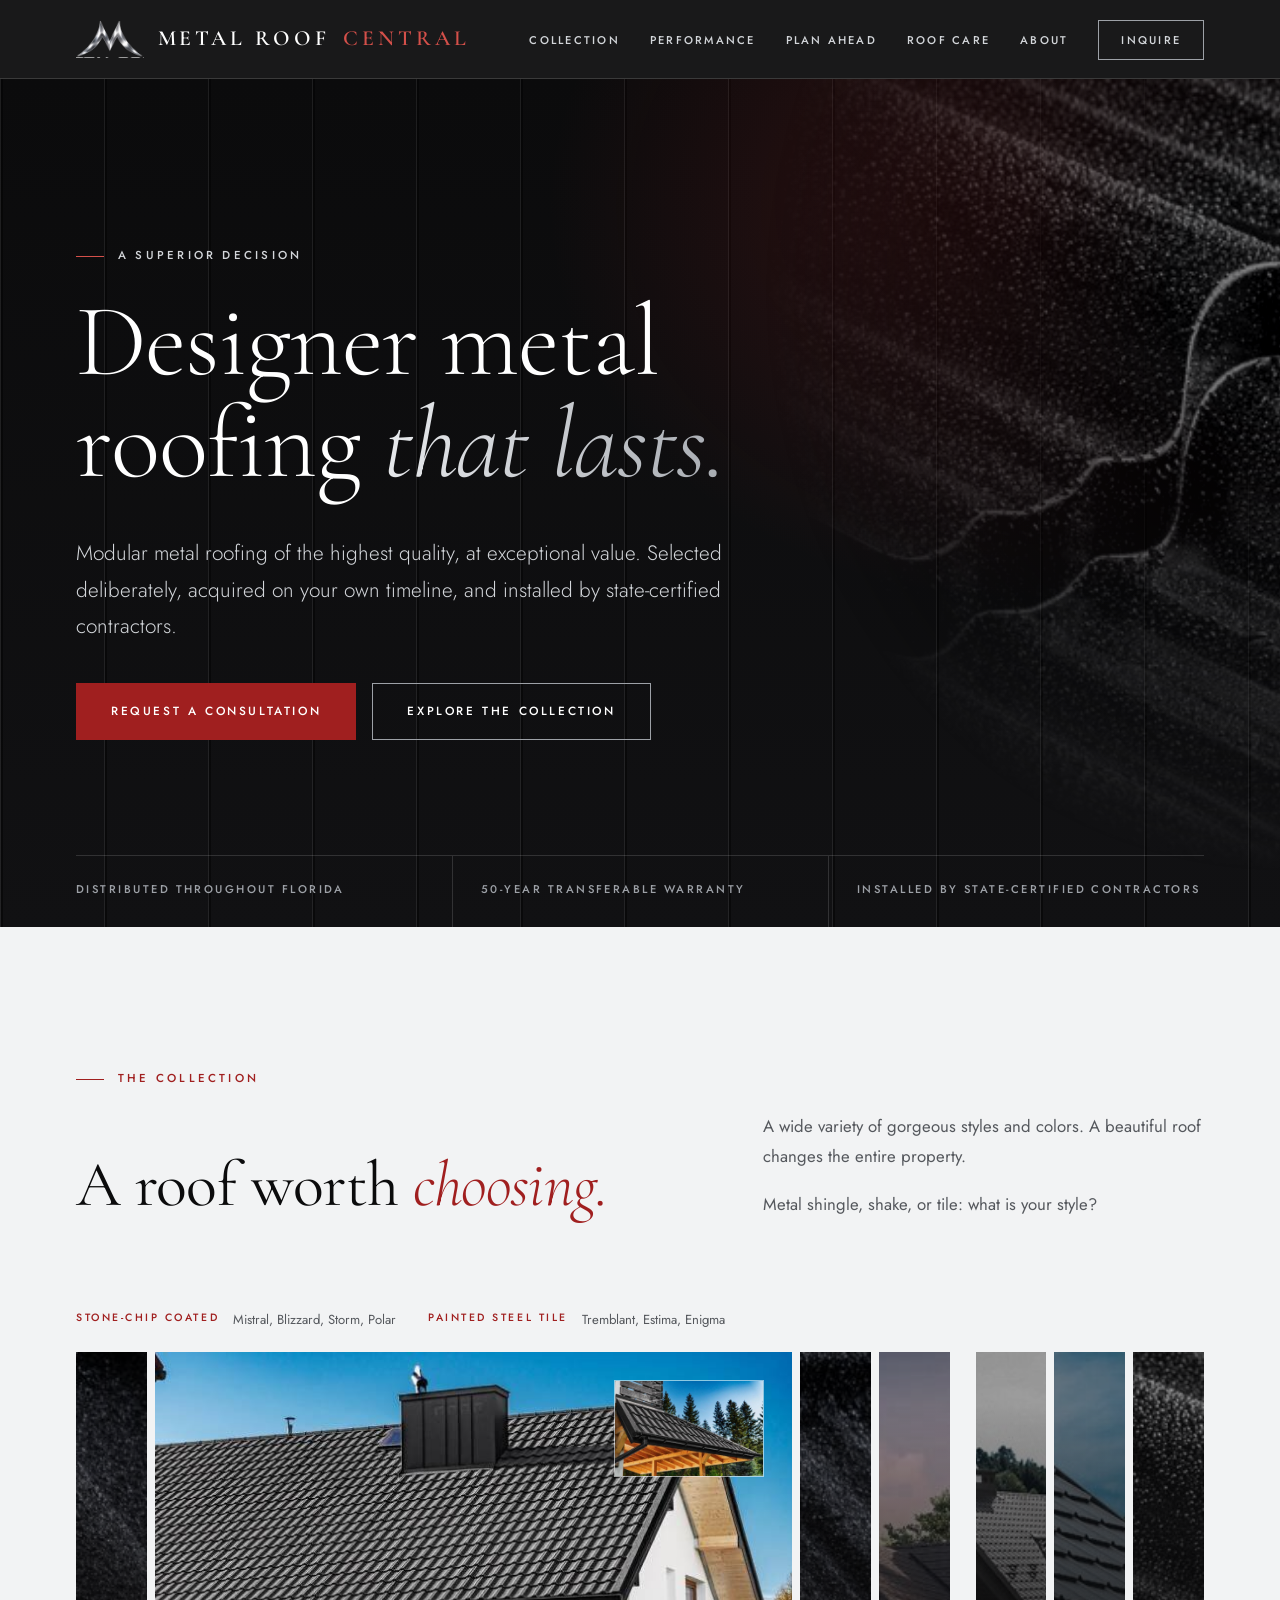
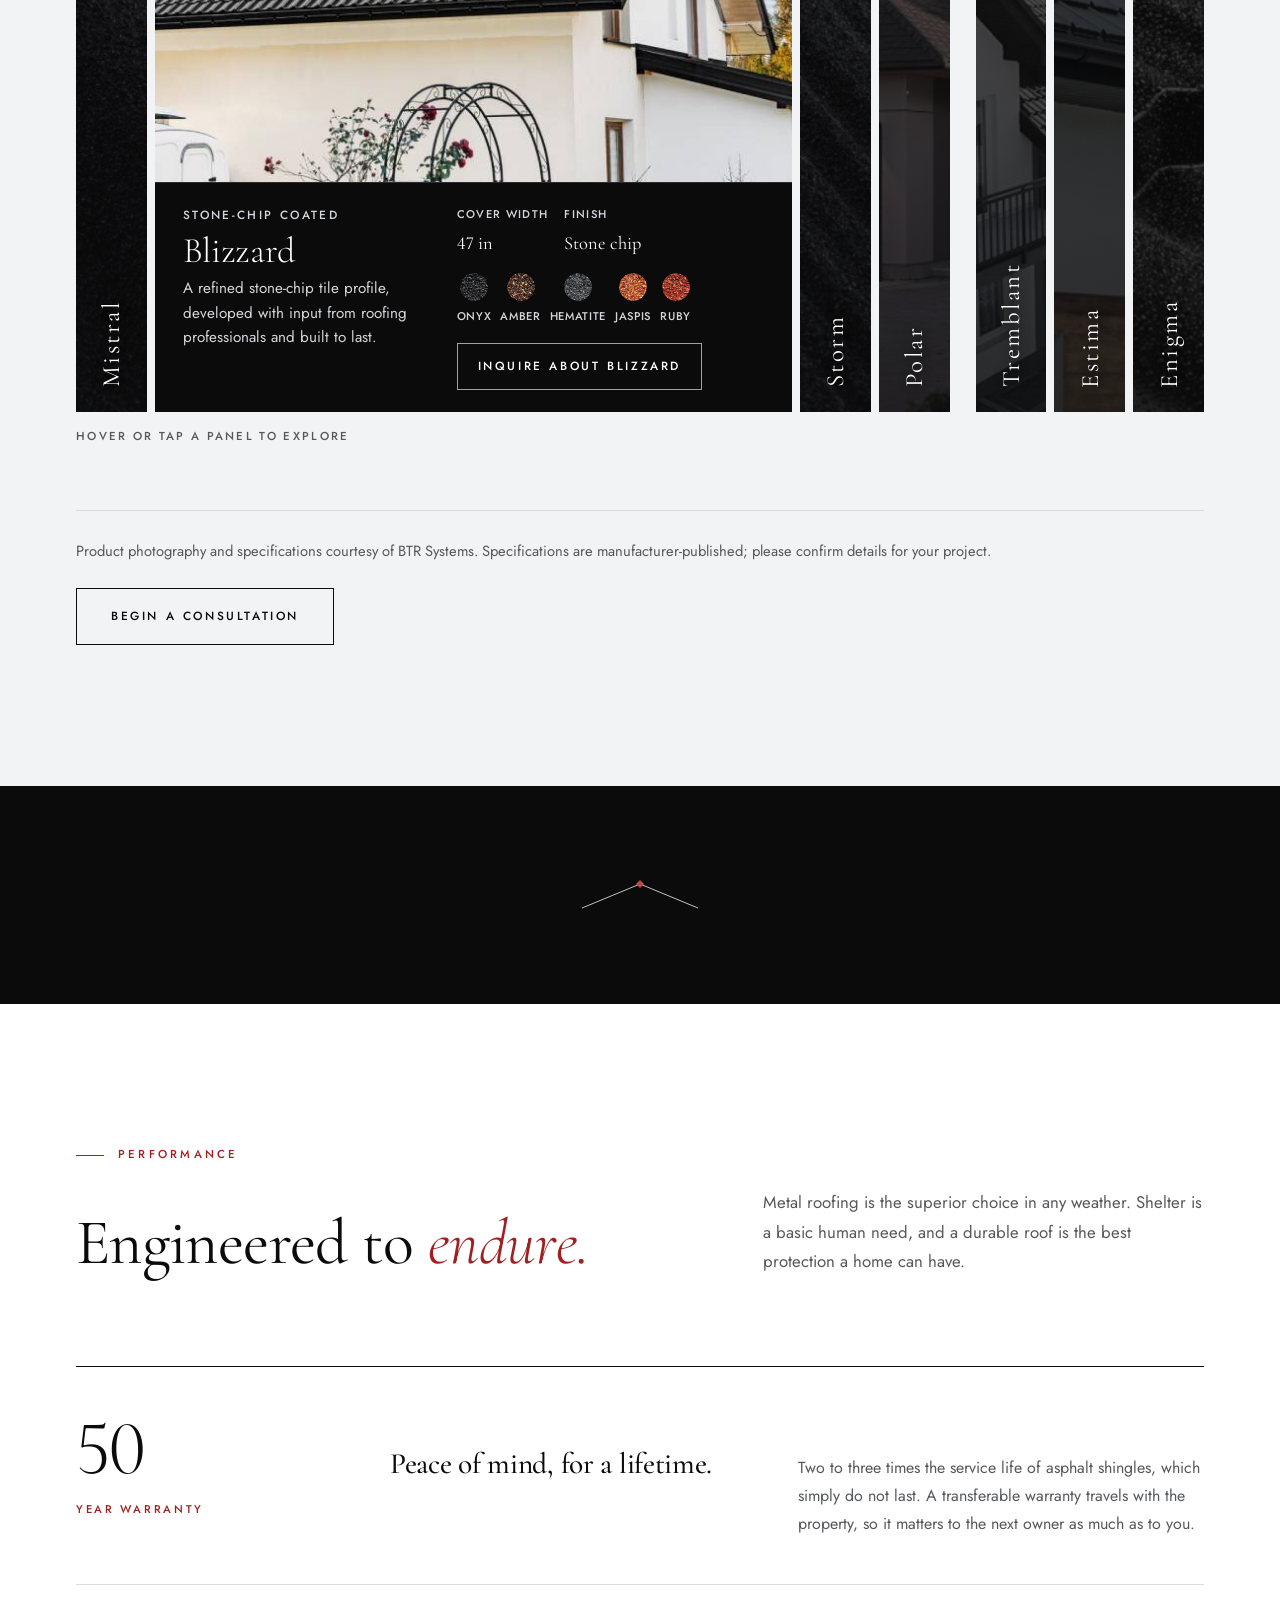
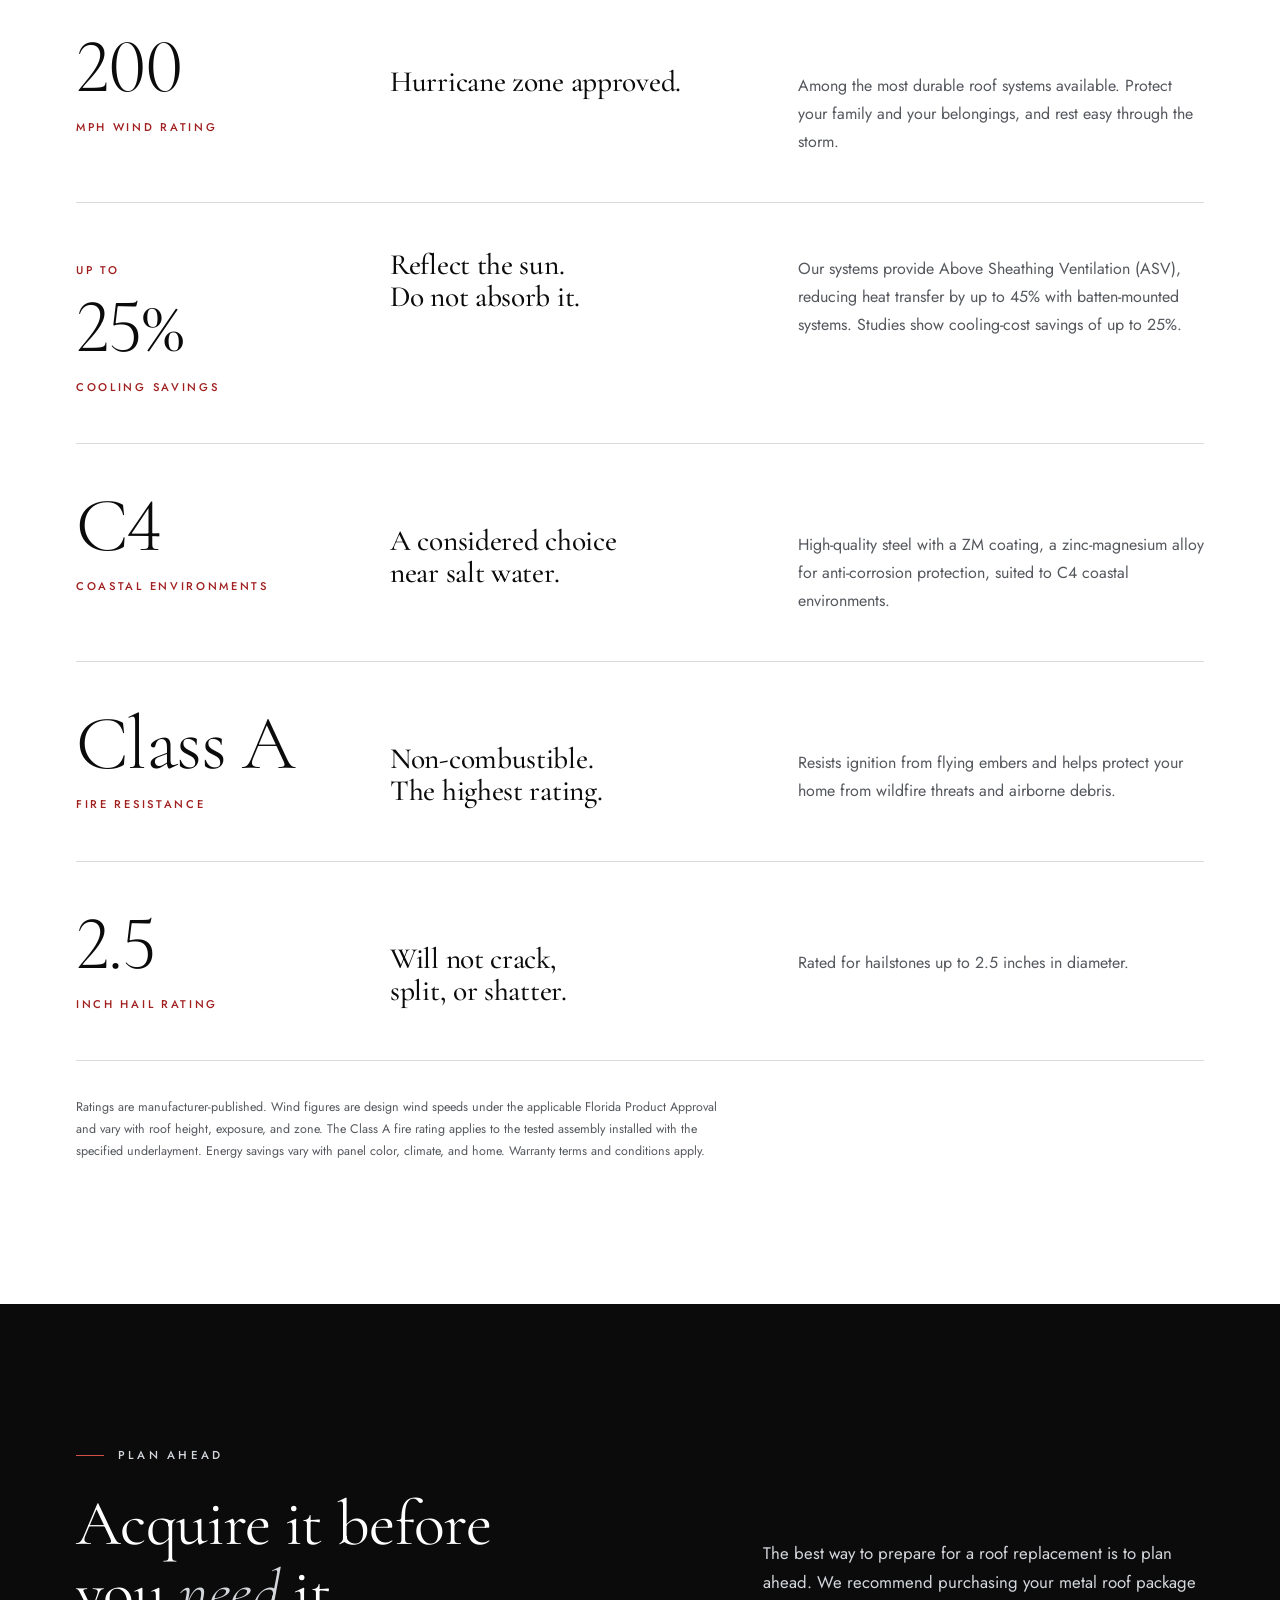
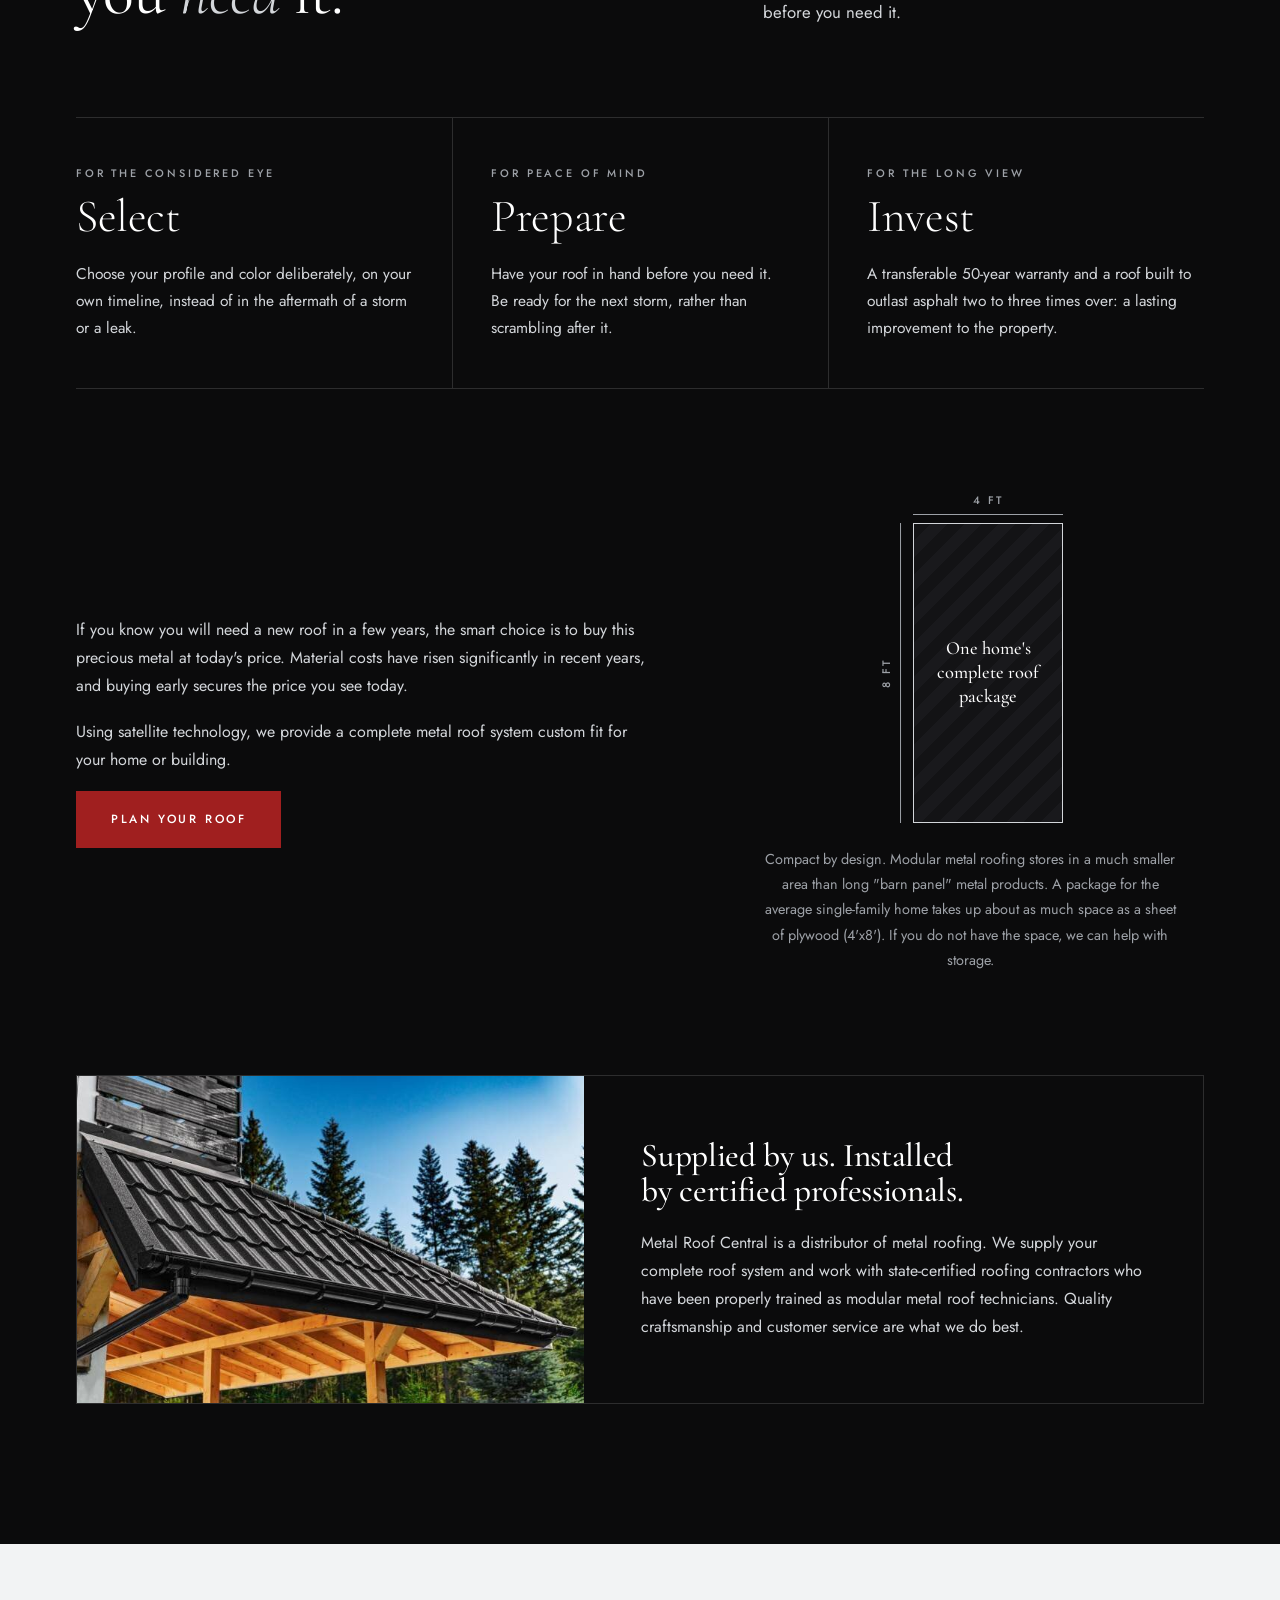
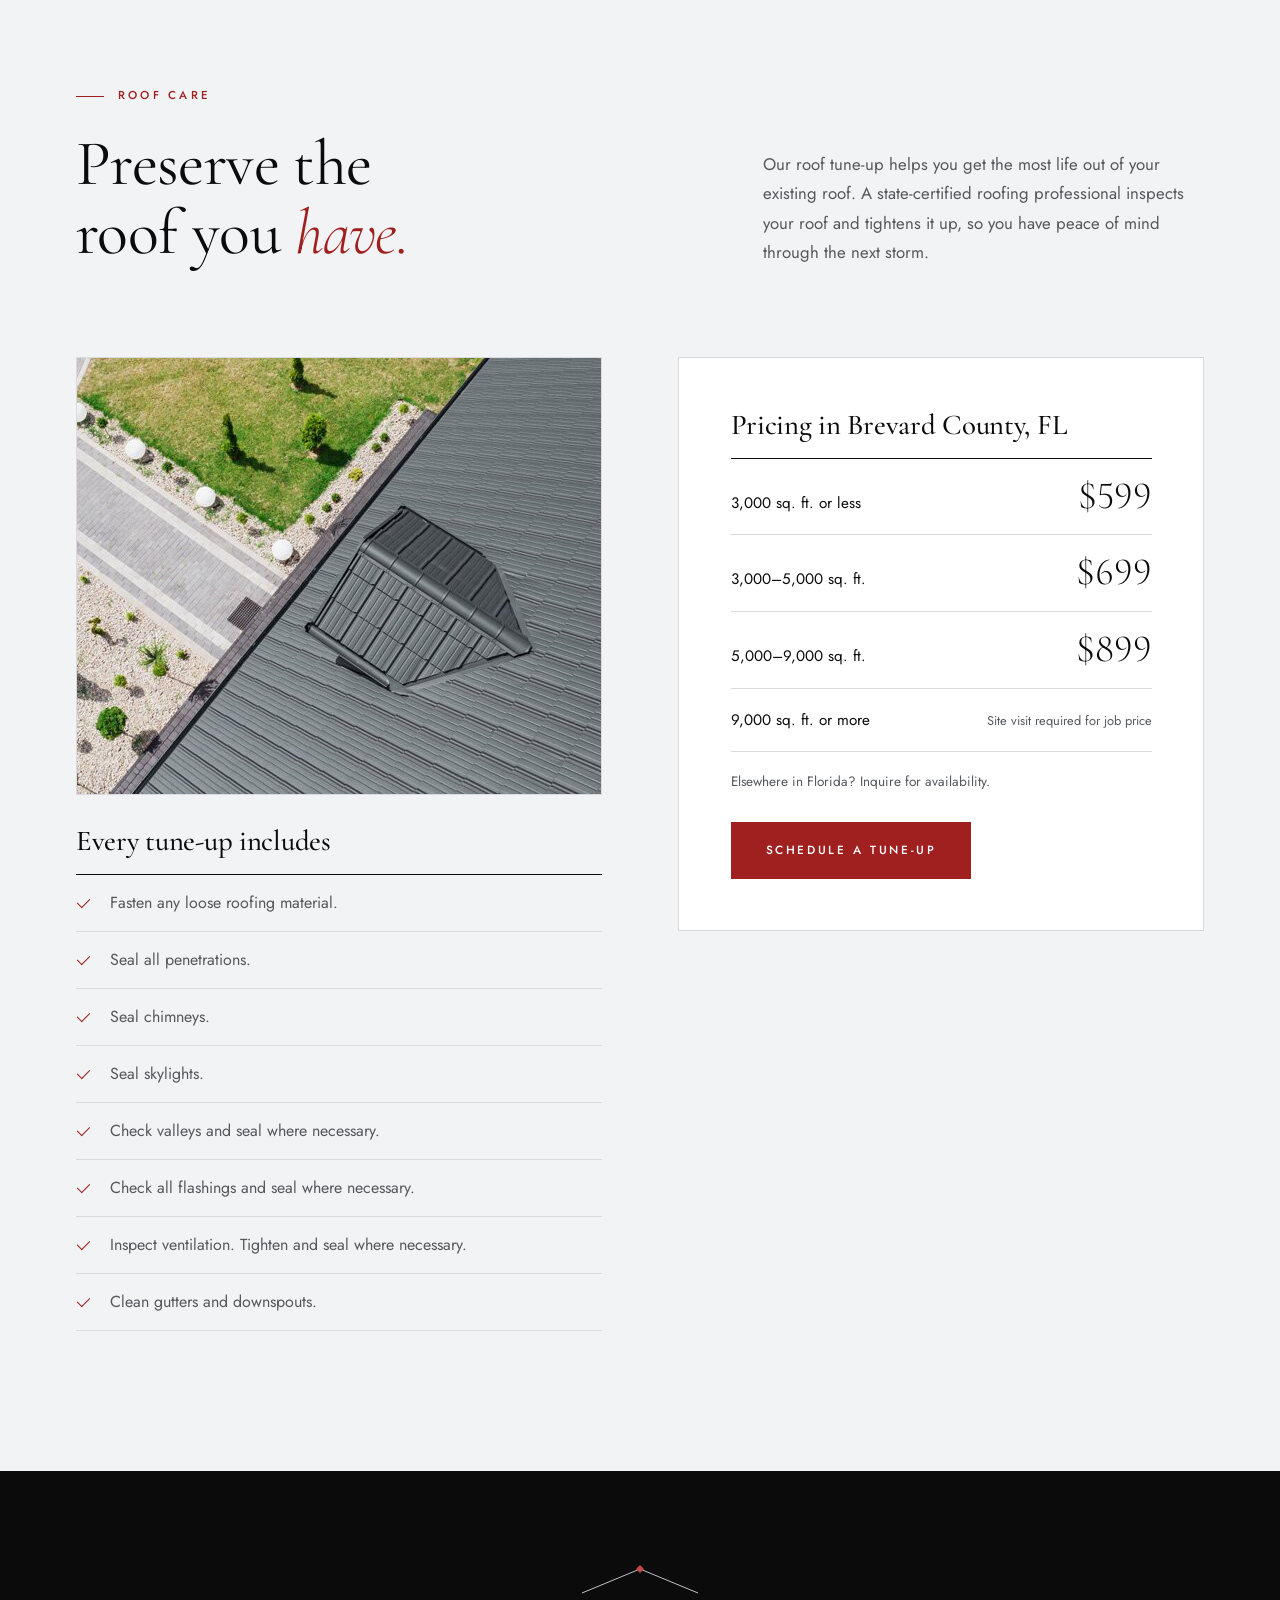
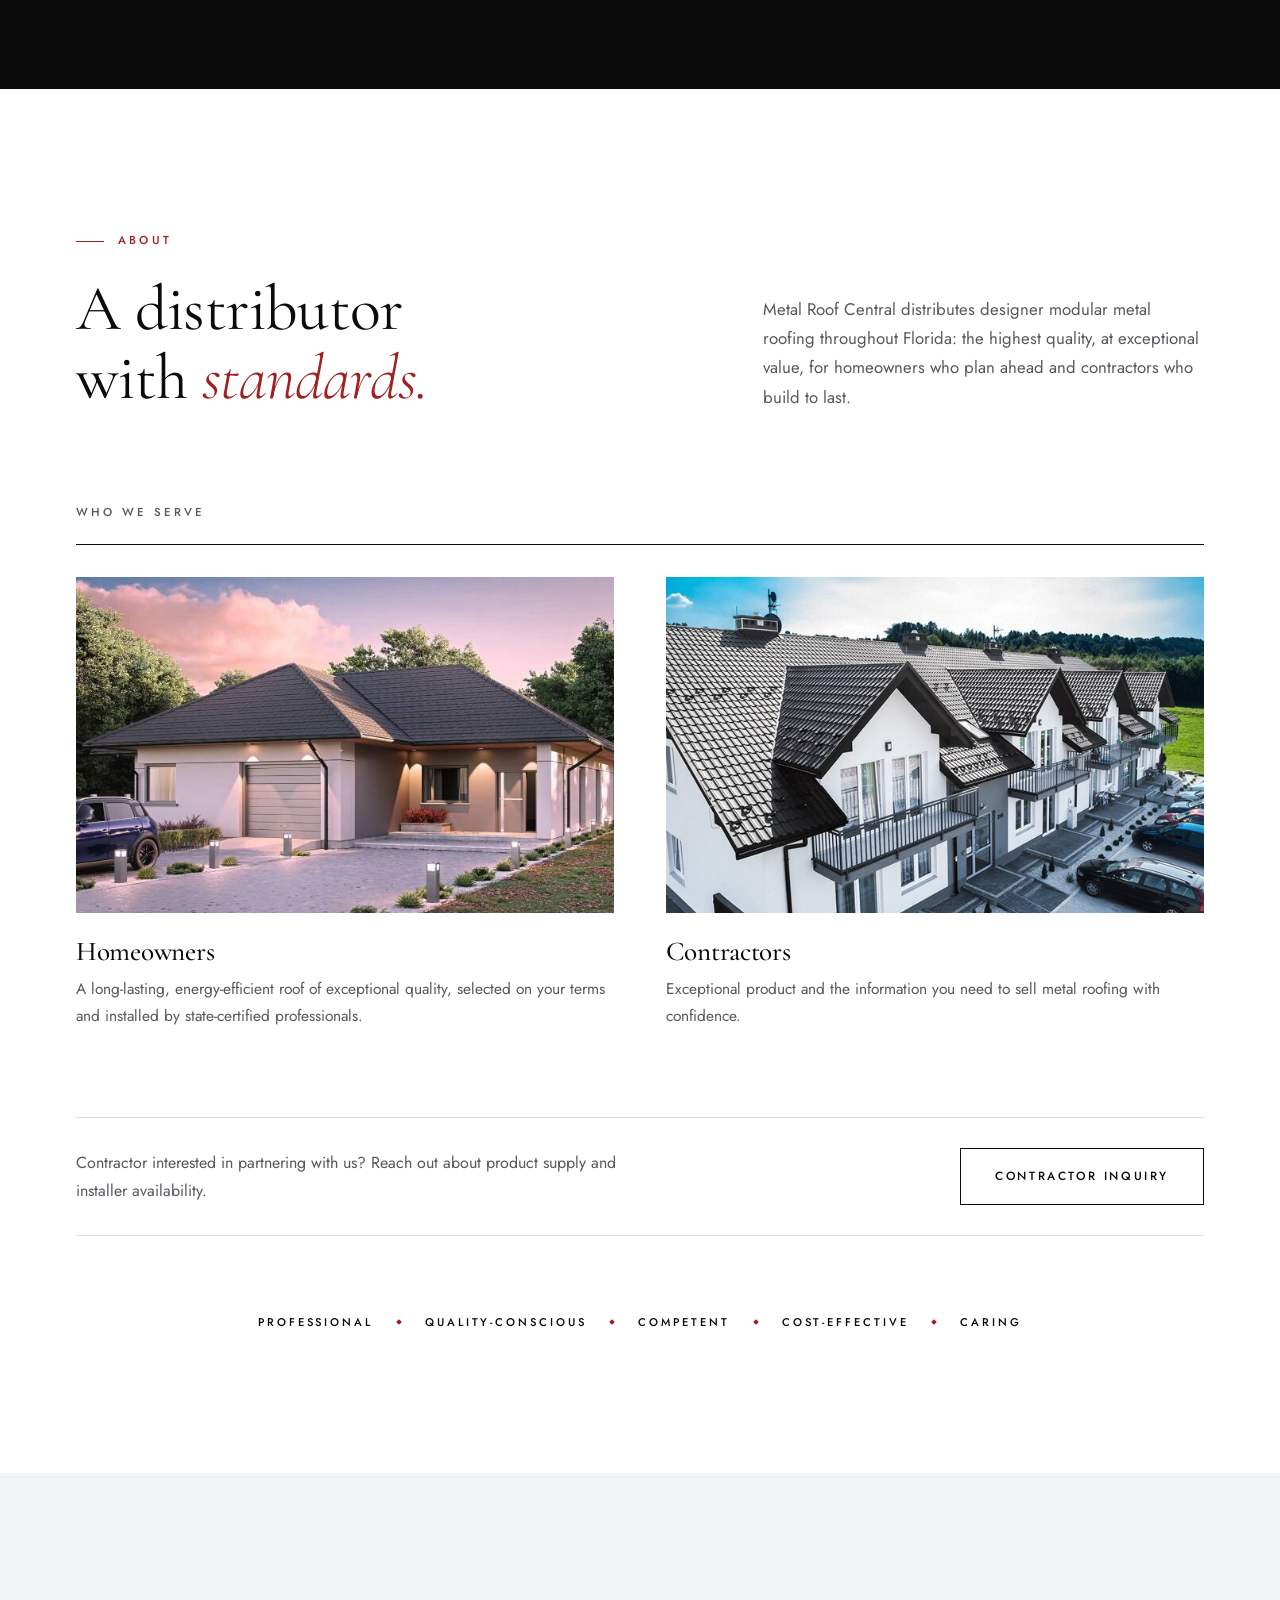
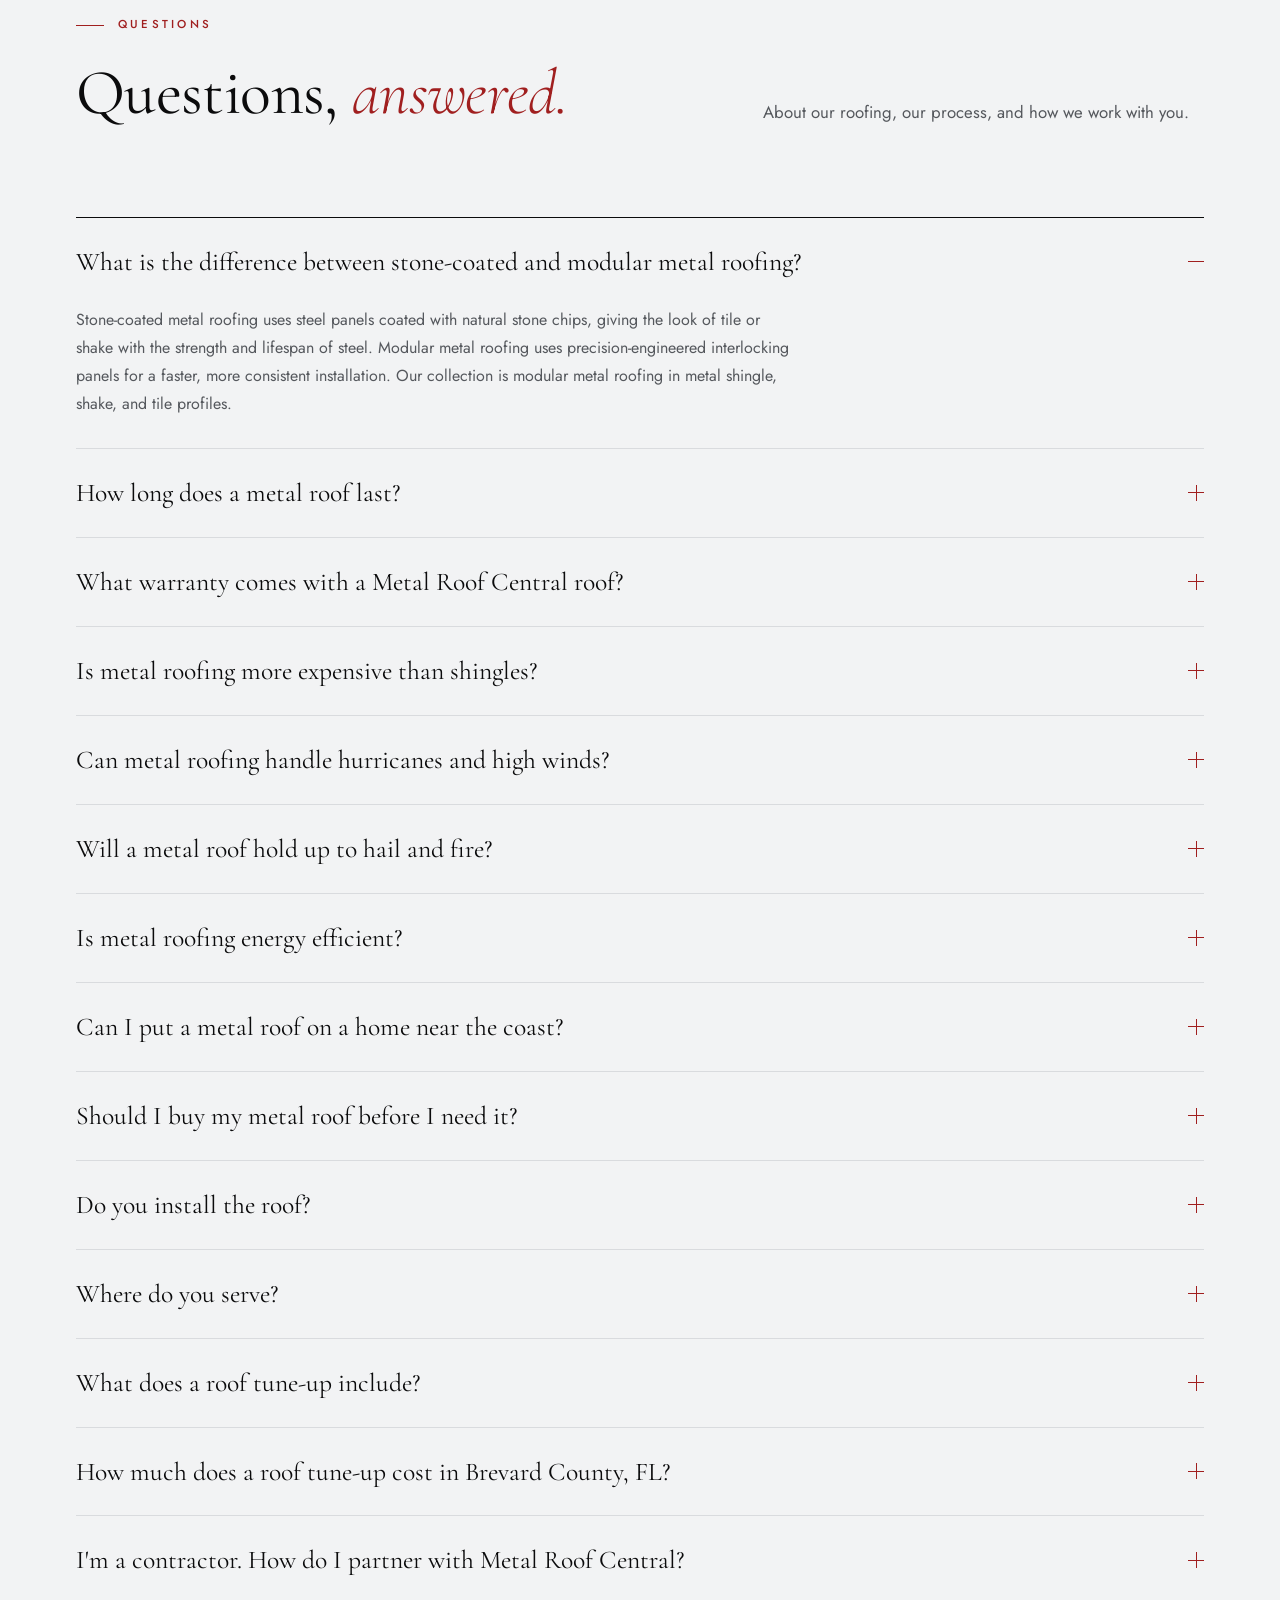
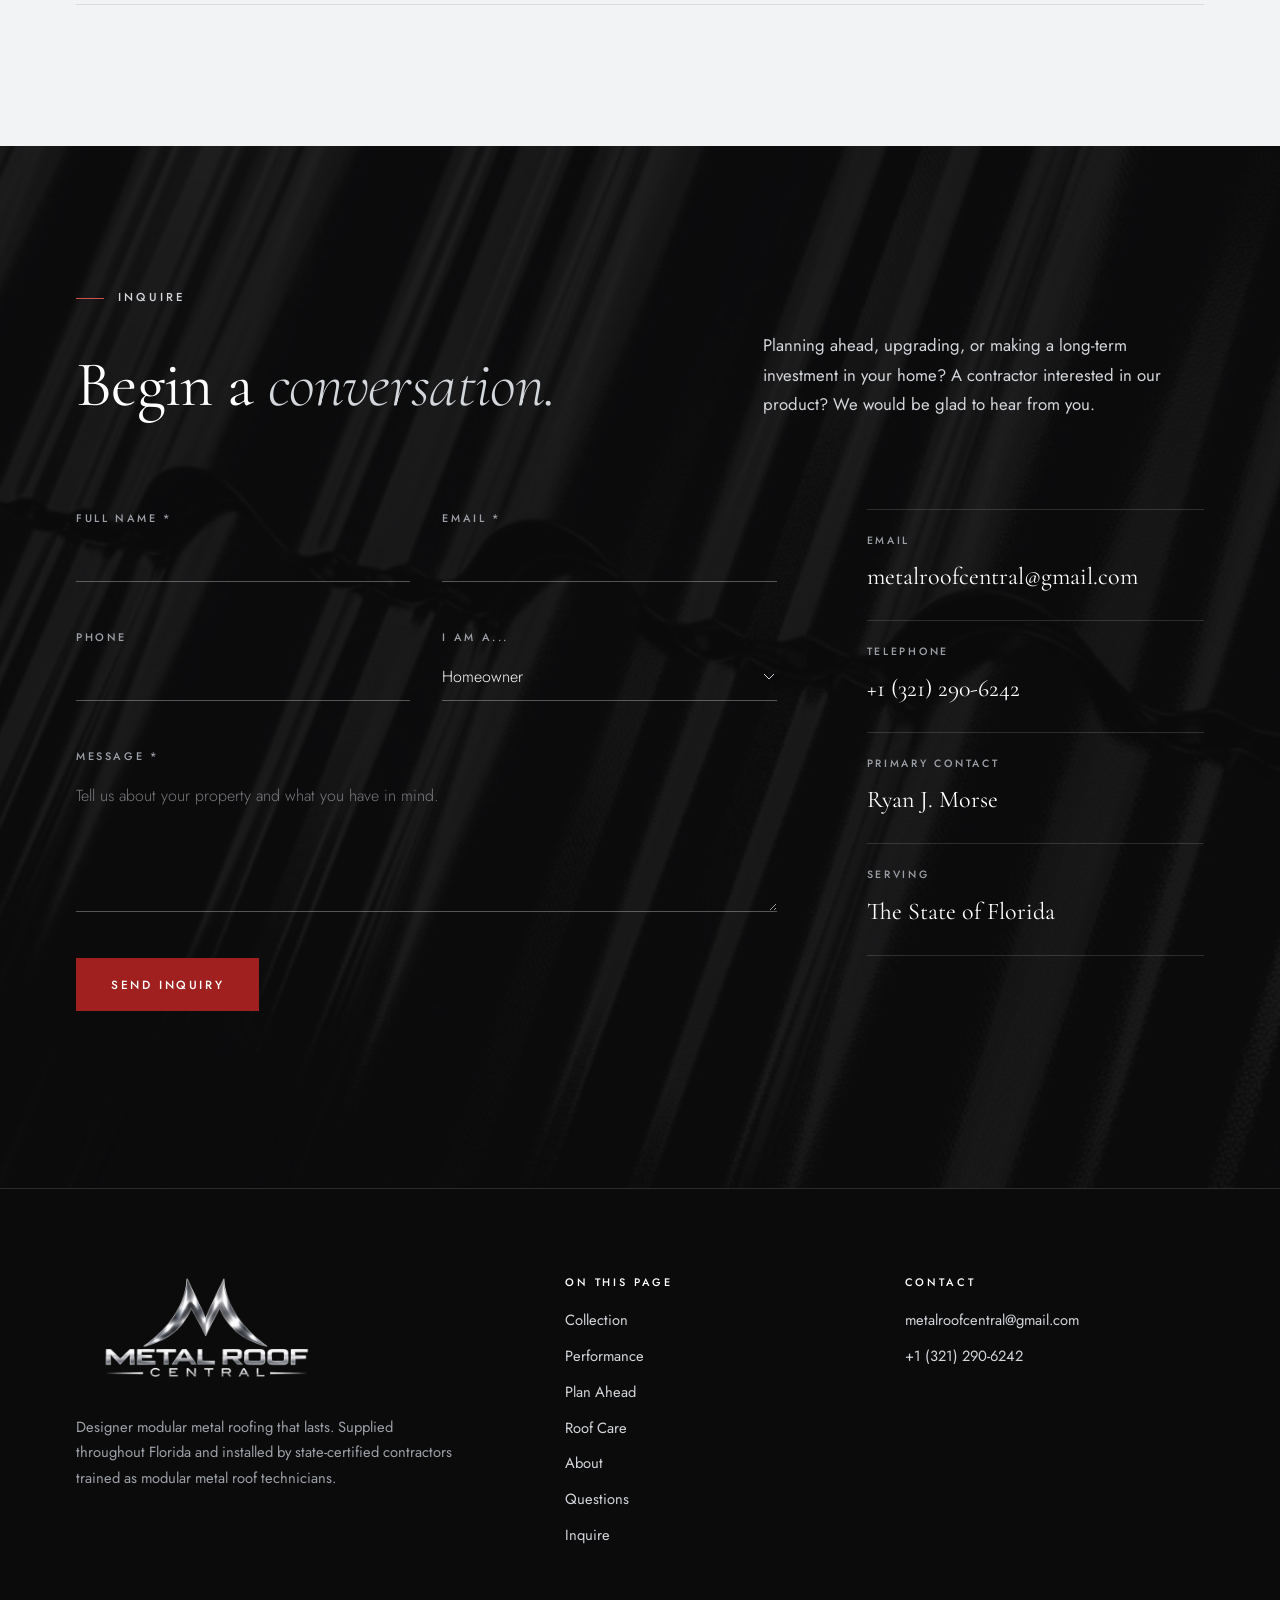
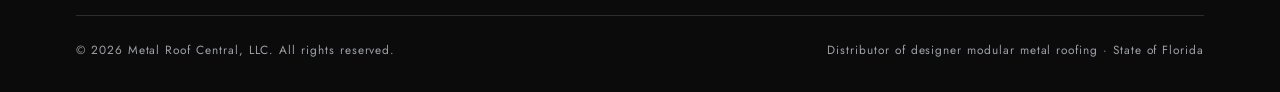
==== commit dcf6ae22: "Add the polished-metal logo to header, footer, favicons and share image Transparent PNG lockup and M" ====
--- a/public/index.html
+++ b/public/index.html
@@ -23,7 +23,7 @@
 <meta name="twitter:image" content="https://www.metalroofcentral.com/og-cover.png">
 
 <!-- Icons and browser chrome -->
-<link rel="icon" href="/favicon.svg" type="image/svg+xml">
+
 <link rel="icon" href="/favicon-32.png" sizes="32x32" type="image/png">
 <link rel="apple-touch-icon" href="/apple-touch-icon.png">
 <meta name="theme-color" content="#0b0b0c">
@@ -170,7 +170,7 @@
 <header class="site-header">
   <div class="scroll-progress" aria-hidden="true"></div>
   <div class="container nav">
-    <a href="#top" class="logo" aria-label="Metal Roof Central, back to top">Metal Roof <span>Central</span></a>
+    <a href="#top" class="logo" aria-label="Metal Roof Central, back to top"><img class="logo-mark" src="images/logo-mark.png" width="64" height="36" alt="">Metal Roof <span>Central</span></a>
     <button class="nav-toggle" aria-label="Toggle navigation">
       <span></span><span></span><span></span>
     </button>
@@ -838,7 +838,7 @@
   <div class="container">
     <div class="footer-grid">
       <div>
-        <a href="#top" class="footer-logo">Metal Roof <span>Central</span></a>
+        <a href="#top" class="footer-logo" aria-label="Metal Roof Central, back to top"><img src="images/logo.png" width="260" height="111" loading="lazy" decoding="async" alt="Metal Roof Central"></a>
         <p>Designer modular metal roofing that lasts. Supplied throughout Florida and installed by state-certified contractors trained as modular metal roof technicians.</p>
       </div>
       <div>
--- a/public/css/style.css
+++ b/public/css/style.css
@@ -155,7 +155,9 @@
   color: var(--white);
   white-space: nowrap;
 }
+.logo { display: inline-flex; align-items: center; gap: 14px; }
 .logo span { color: var(--red-light); }
+.logo-mark { display: block; height: 38px; width: auto; }
 
 .nav-links {
   display: flex;
@@ -982,7 +984,7 @@
   color: var(--white);
   margin-bottom: 18px;
 }
-.footer-logo span { color: var(--red-light); }
+.footer-logo img { display: block; width: min(260px, 100%); height: auto; }
 .site-footer p { color: var(--silver); font-size: 0.92rem; max-width: 42ch; }
 .footer-grid h4 {
   font-family: var(--font-body);
@@ -1146,6 +1148,10 @@
 @media (max-width: 480px) {
   .logo { font-size: 1.1rem; letter-spacing: 0.13em; }
 }
+@media (max-width: 380px) {
+  .logo { font-size: 0.95rem; letter-spacing: 0.08em; gap: 10px; }
+  .logo-mark { height: 30px; }
+}
 
 @media (max-width: 700px) {
   .hero-meta { grid-template-columns: 1fr; }
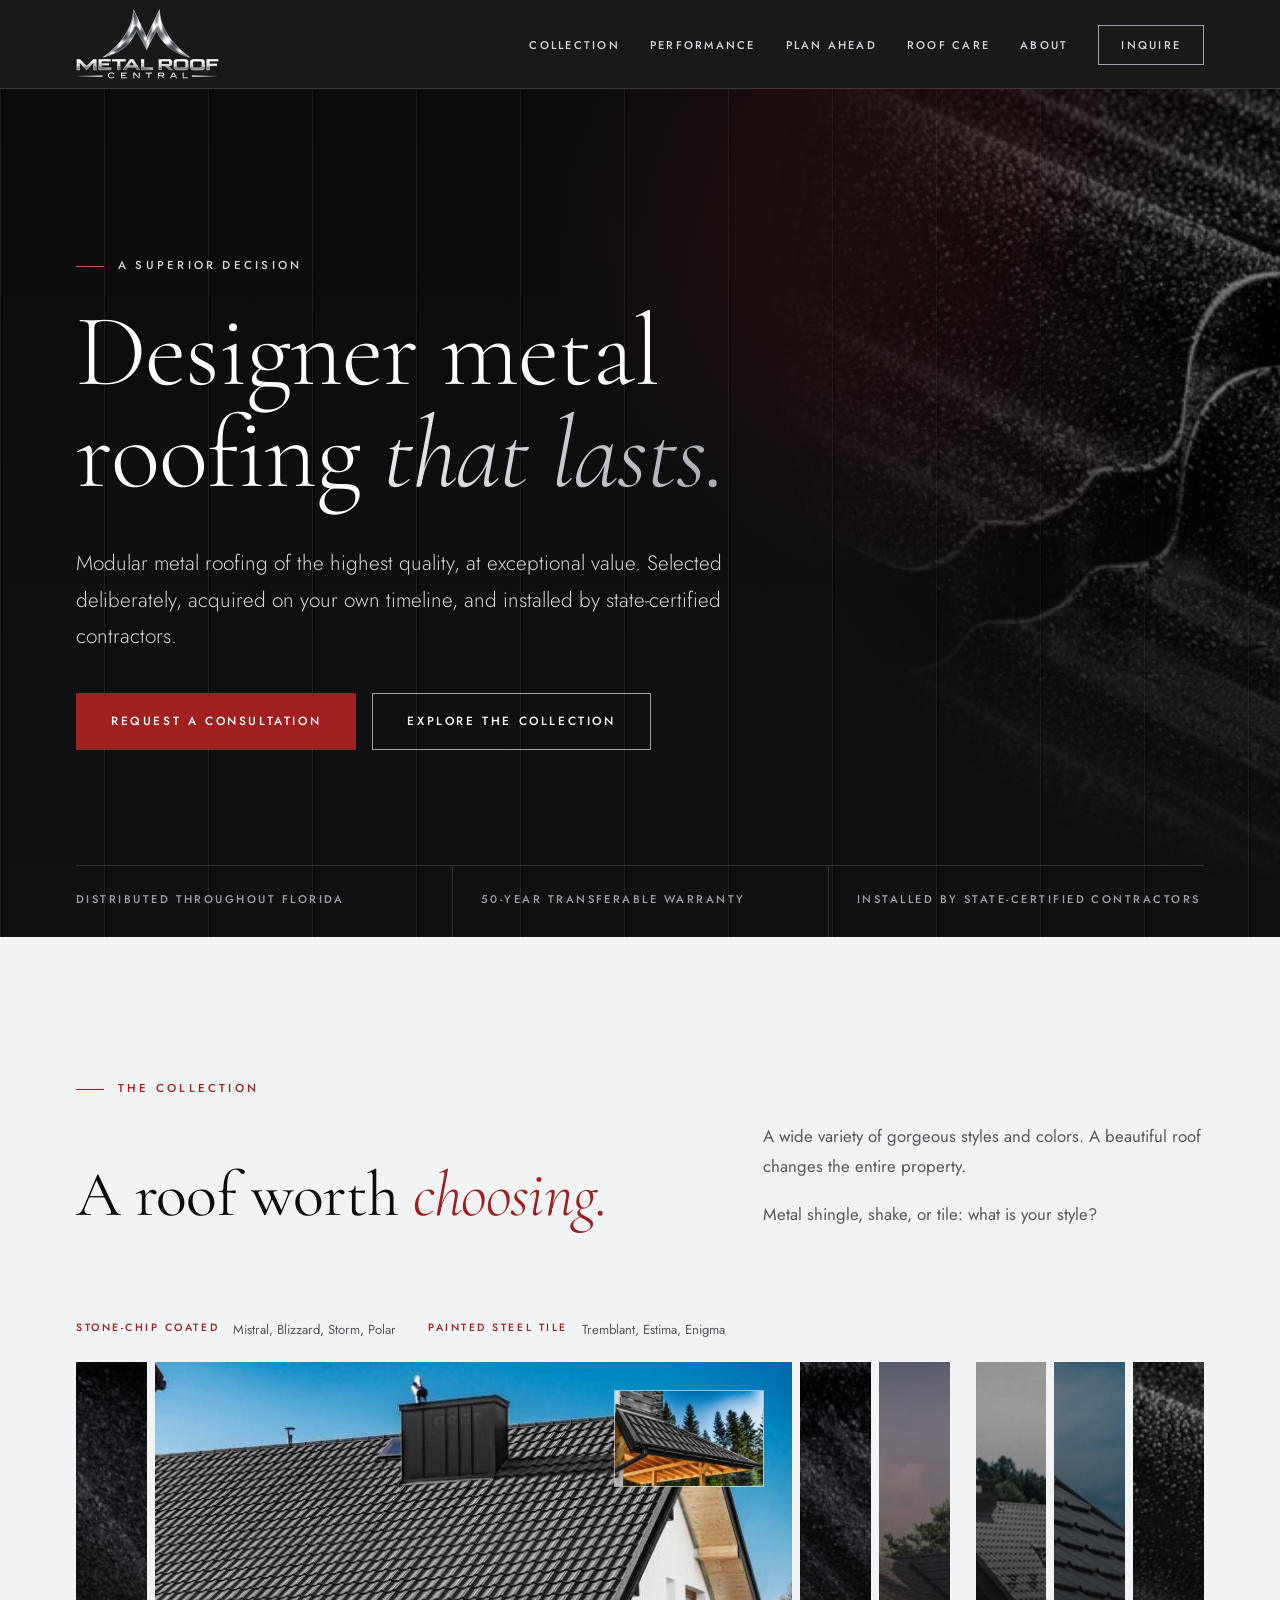
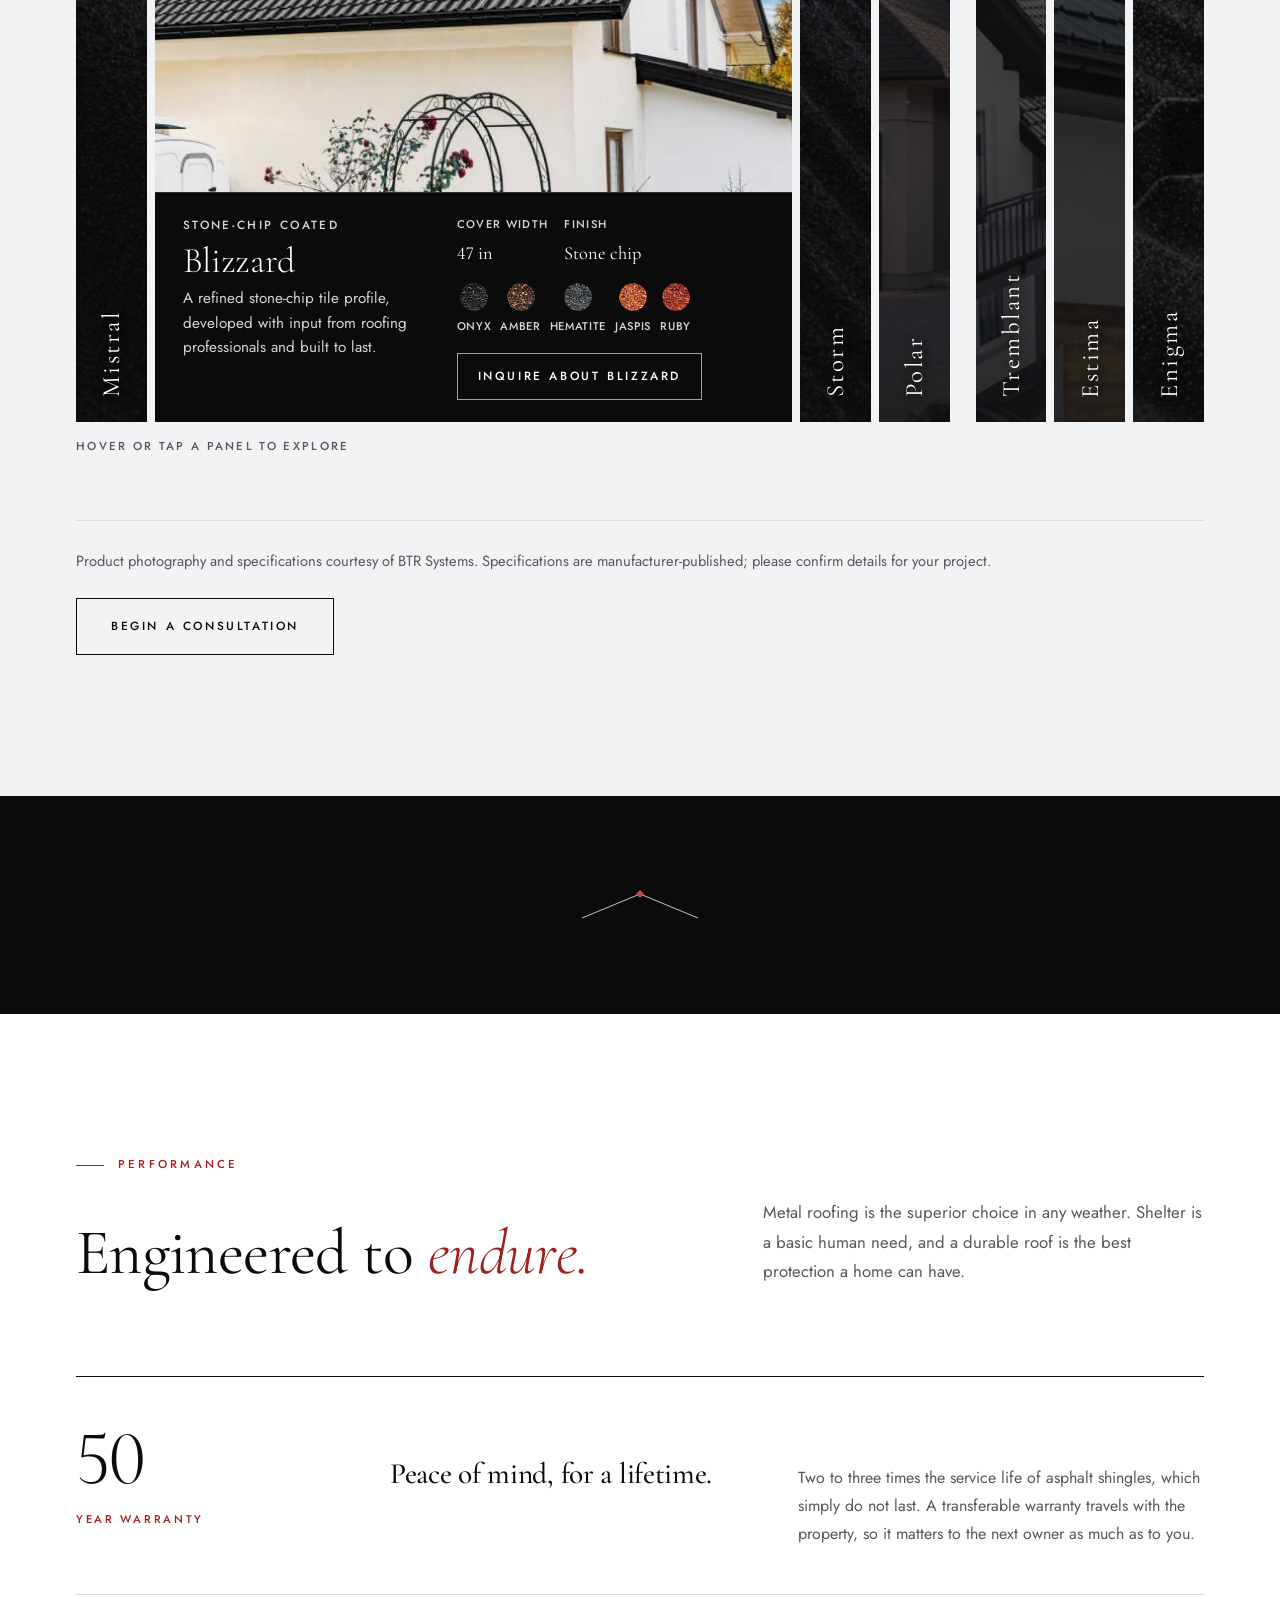
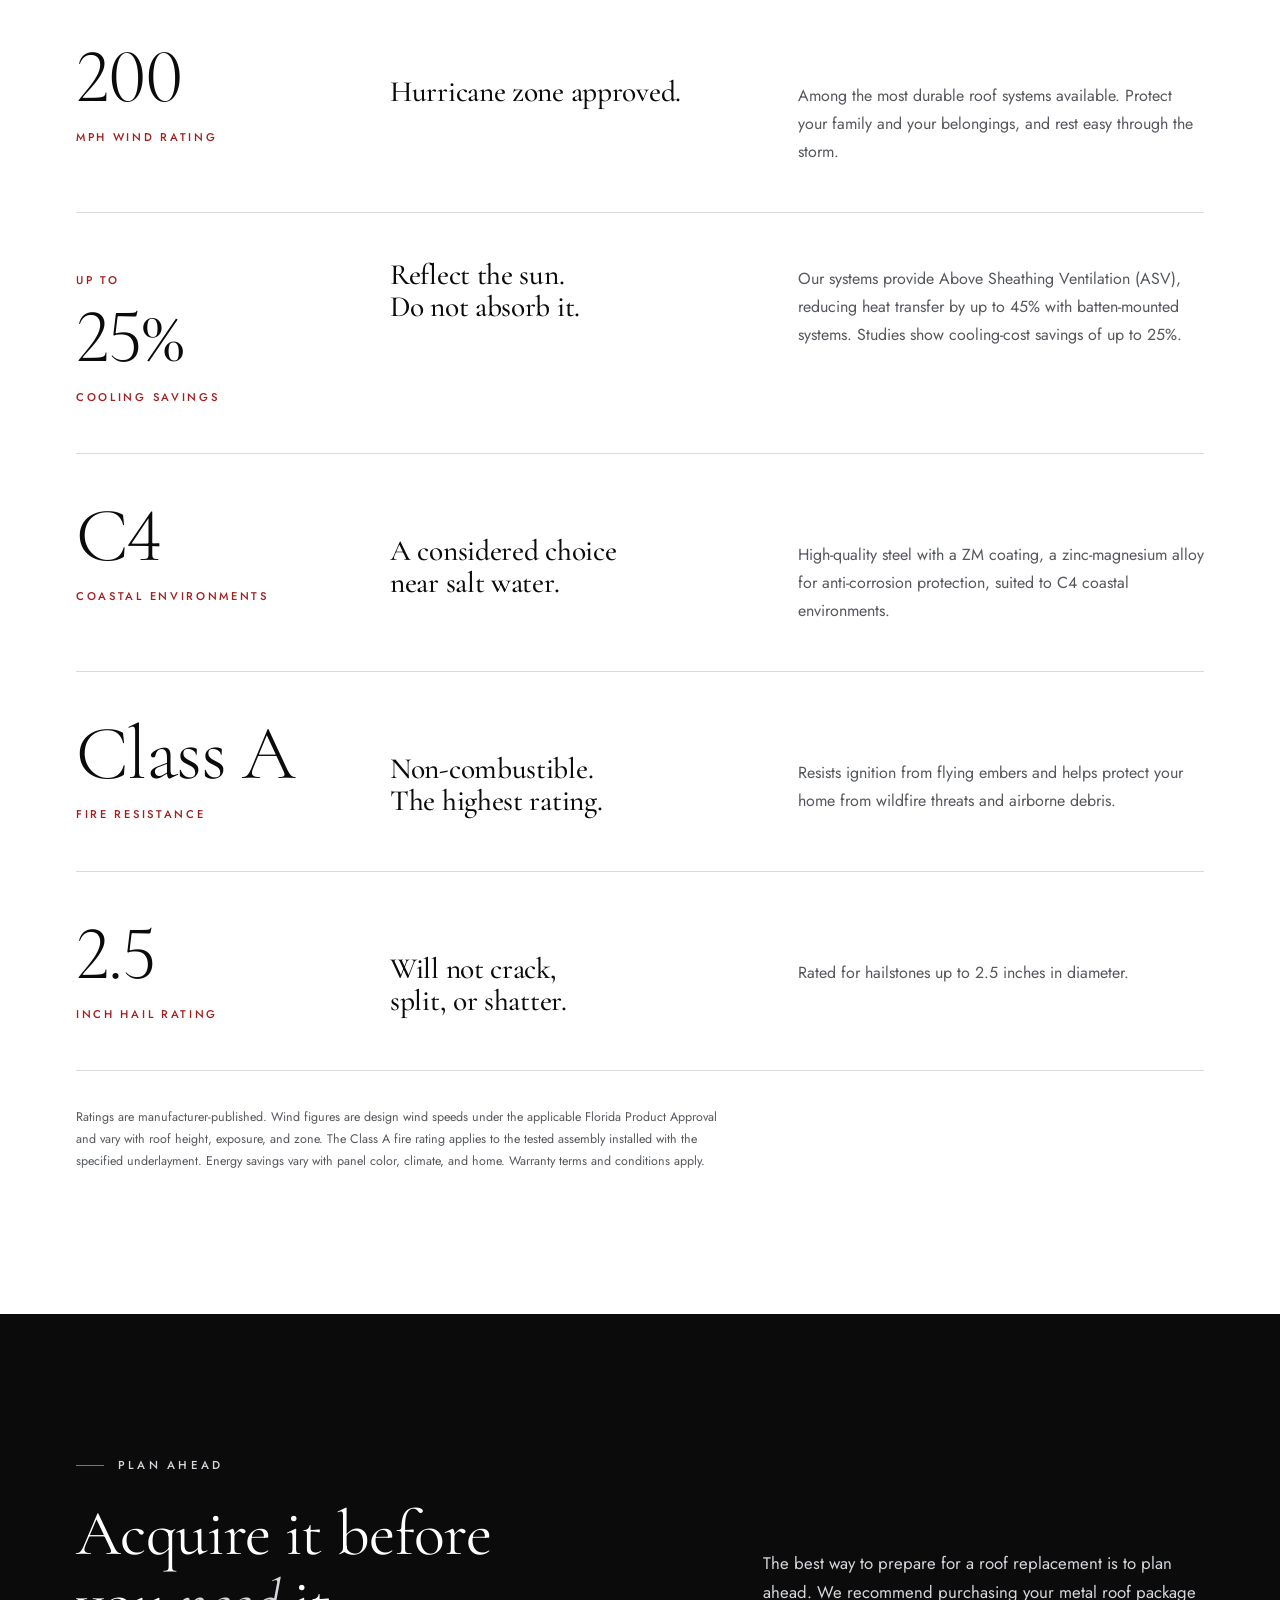
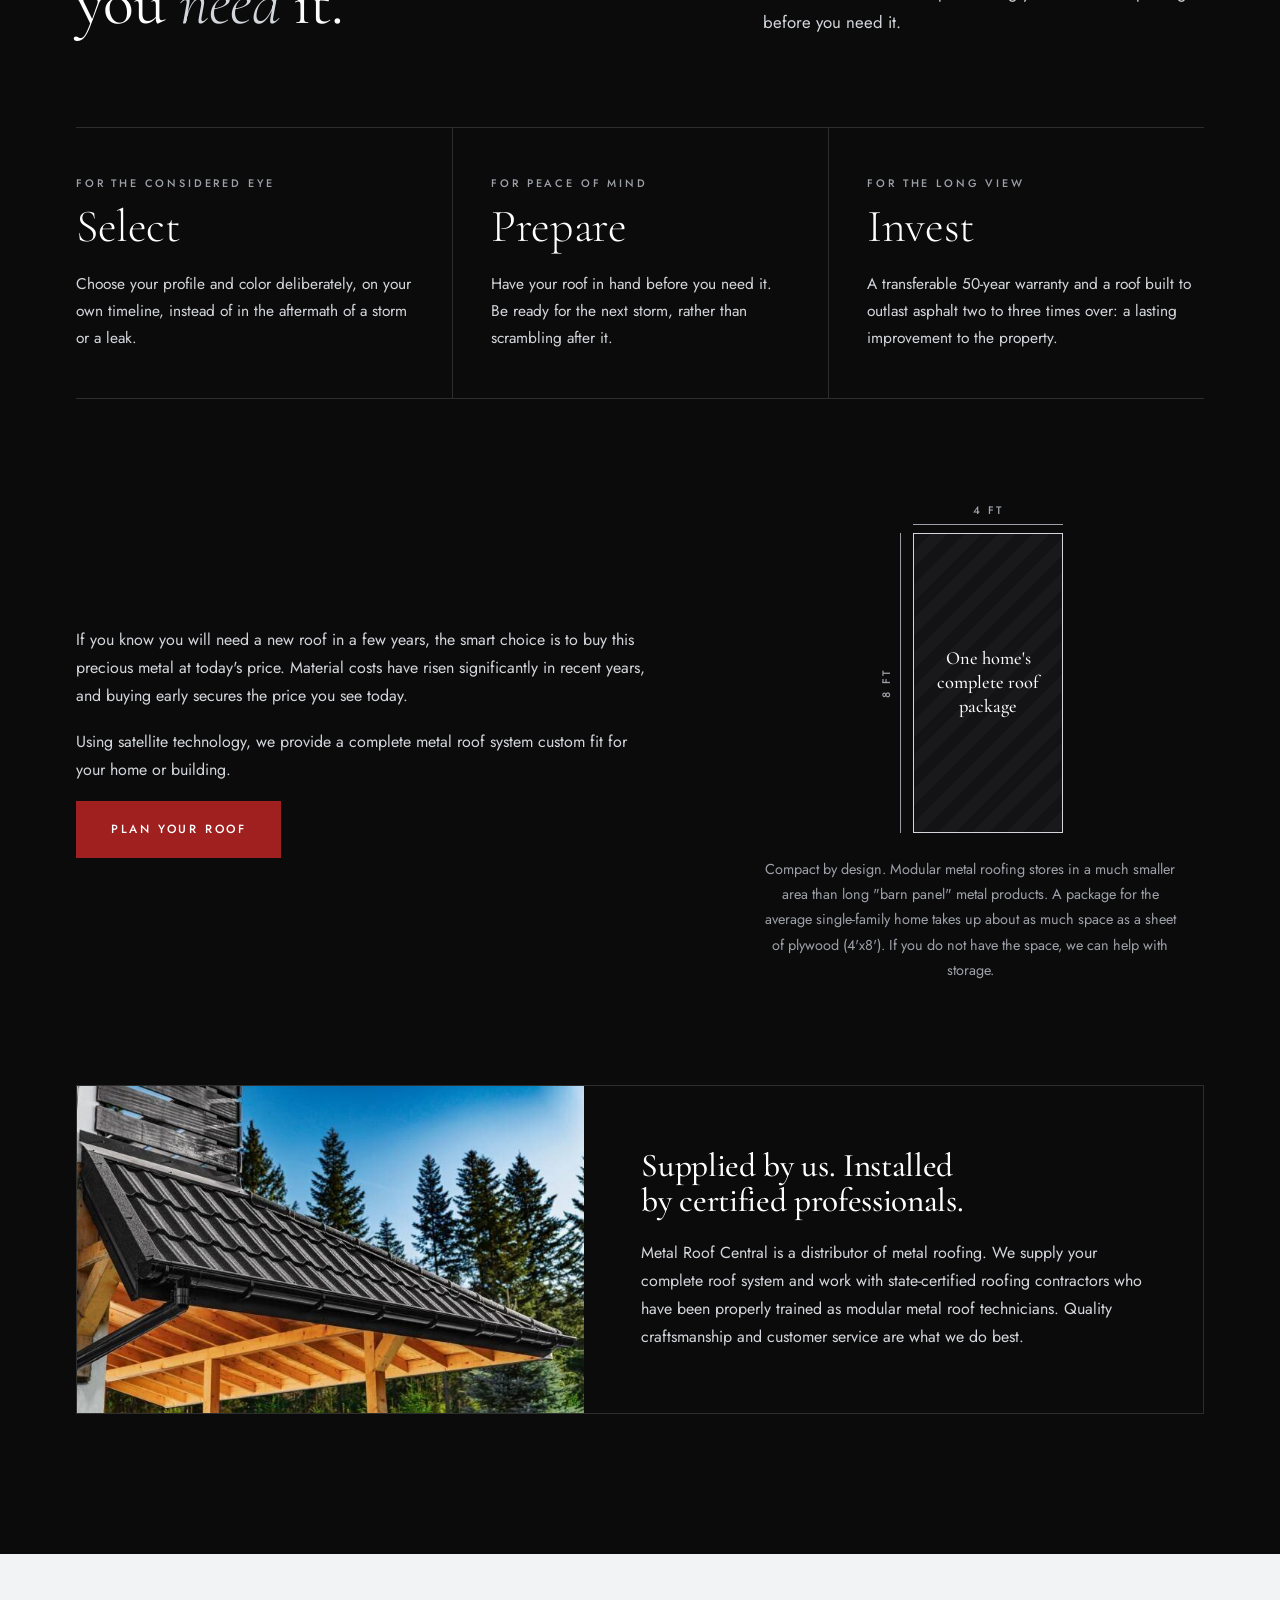
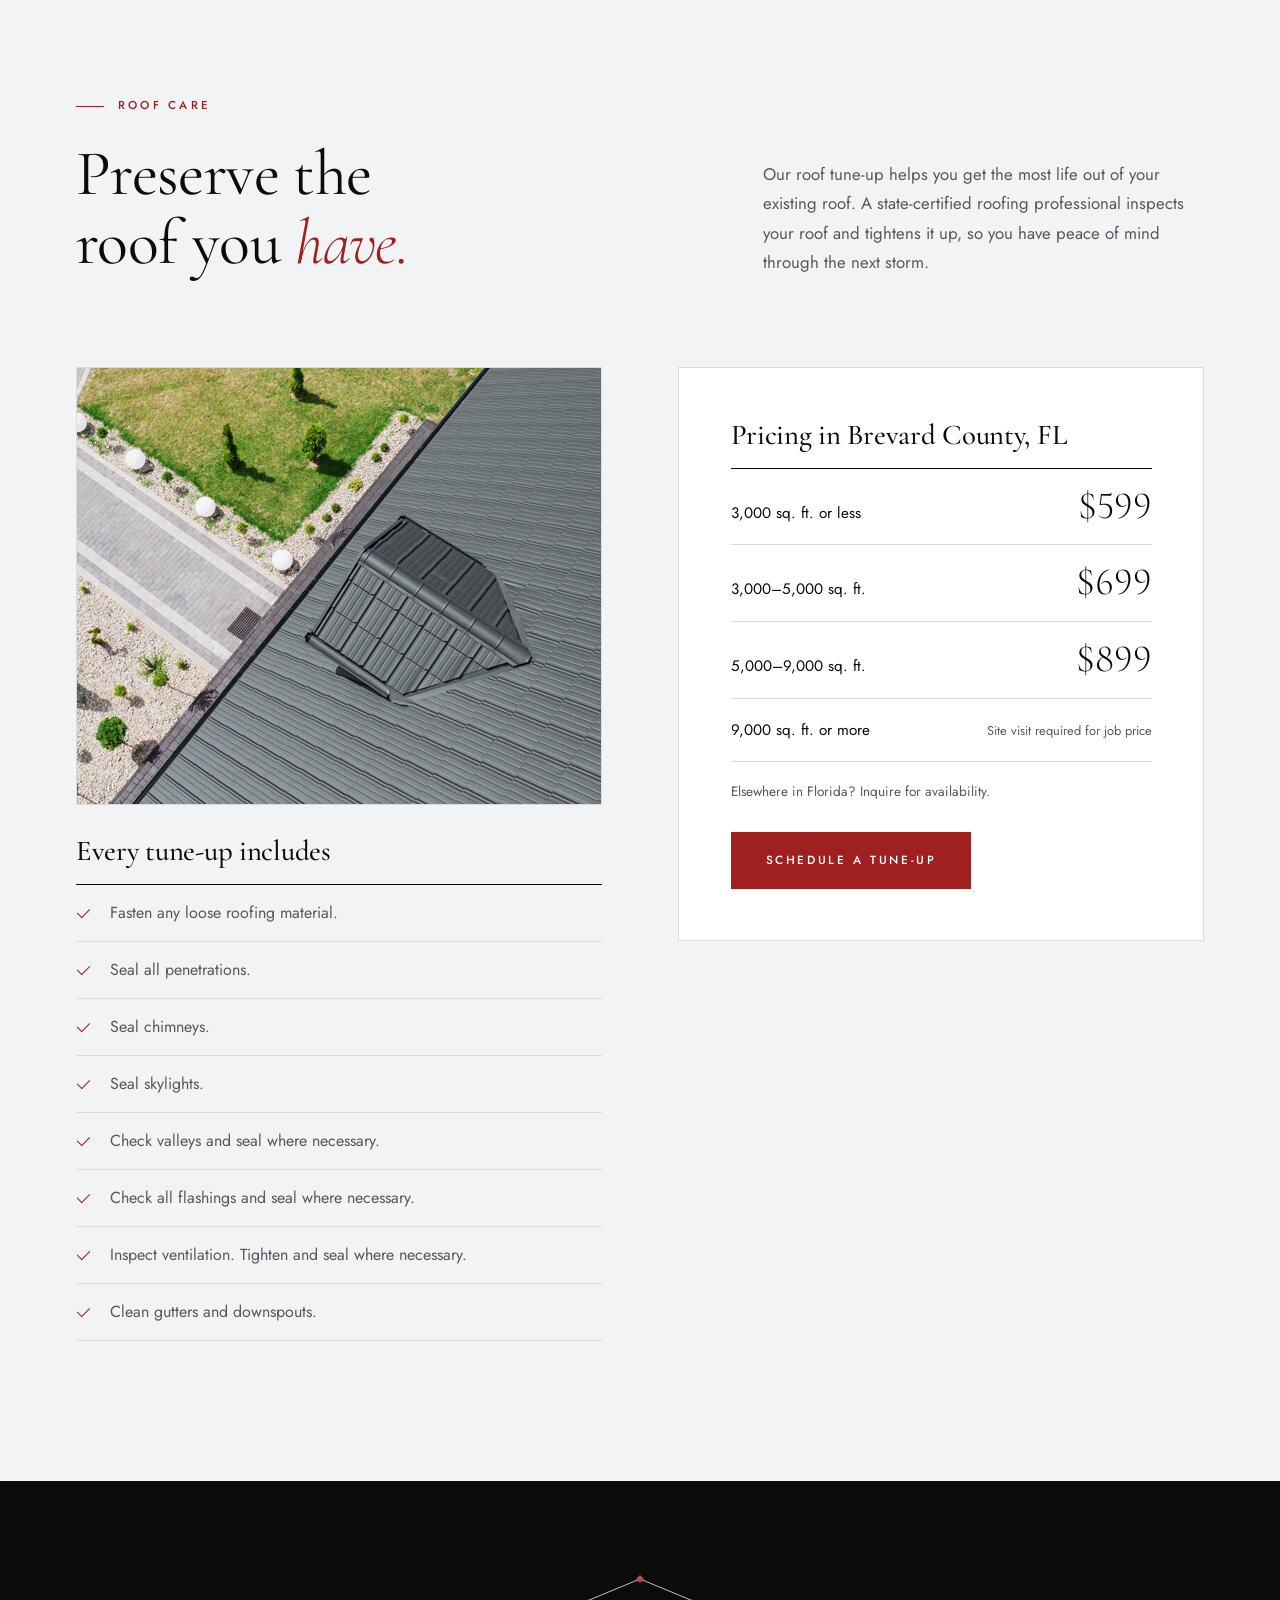
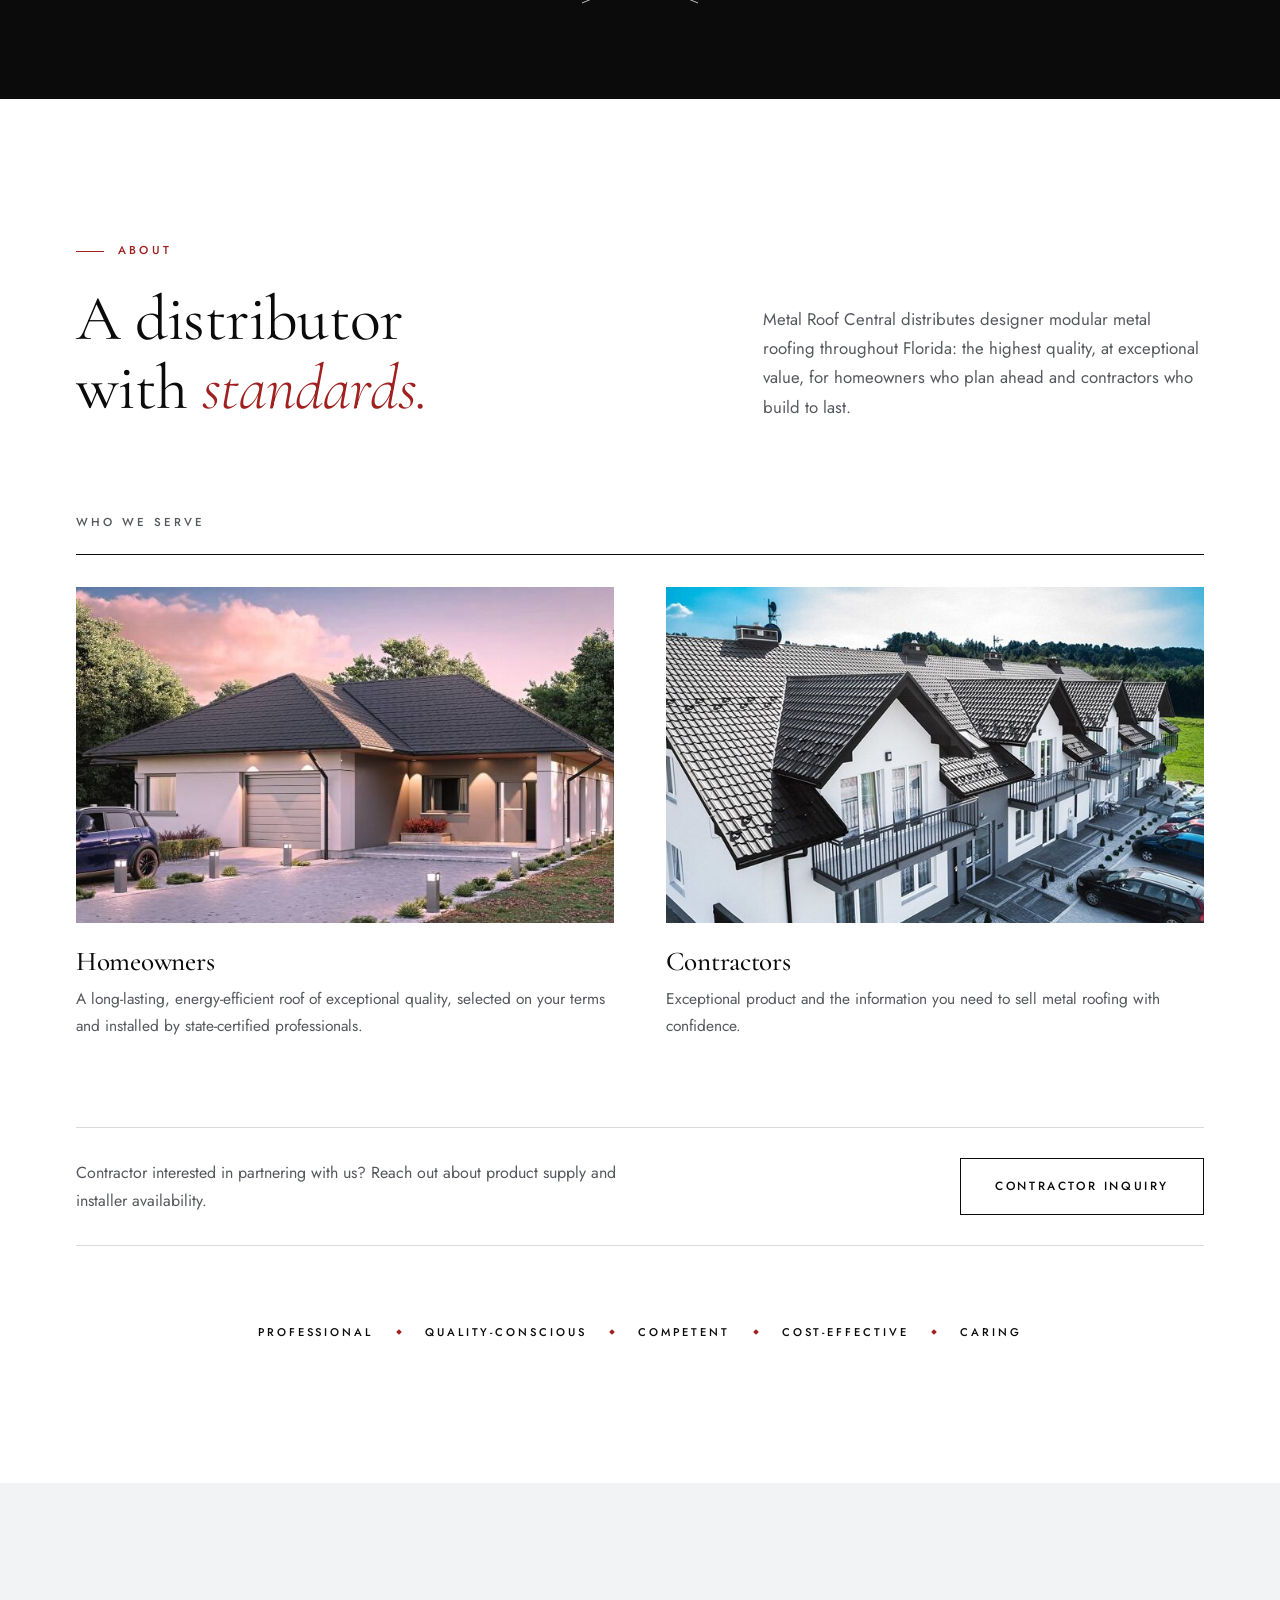
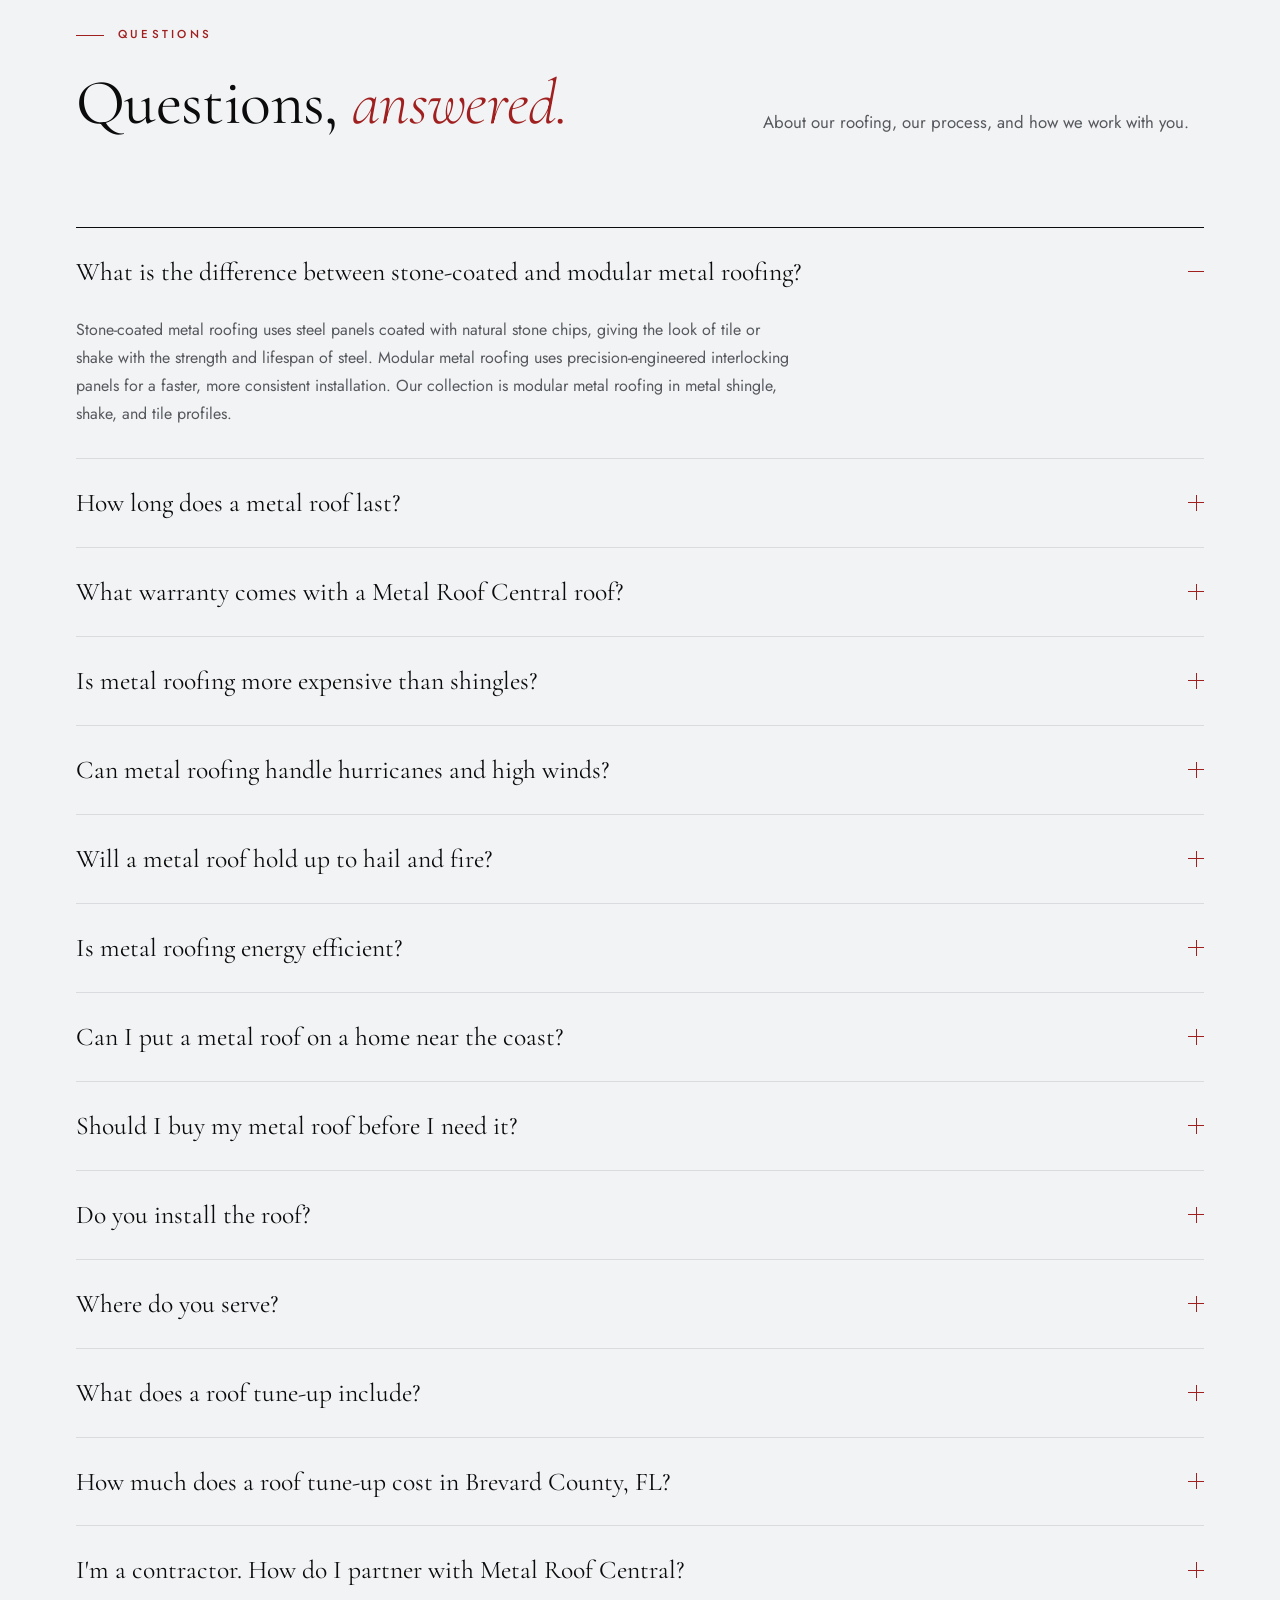
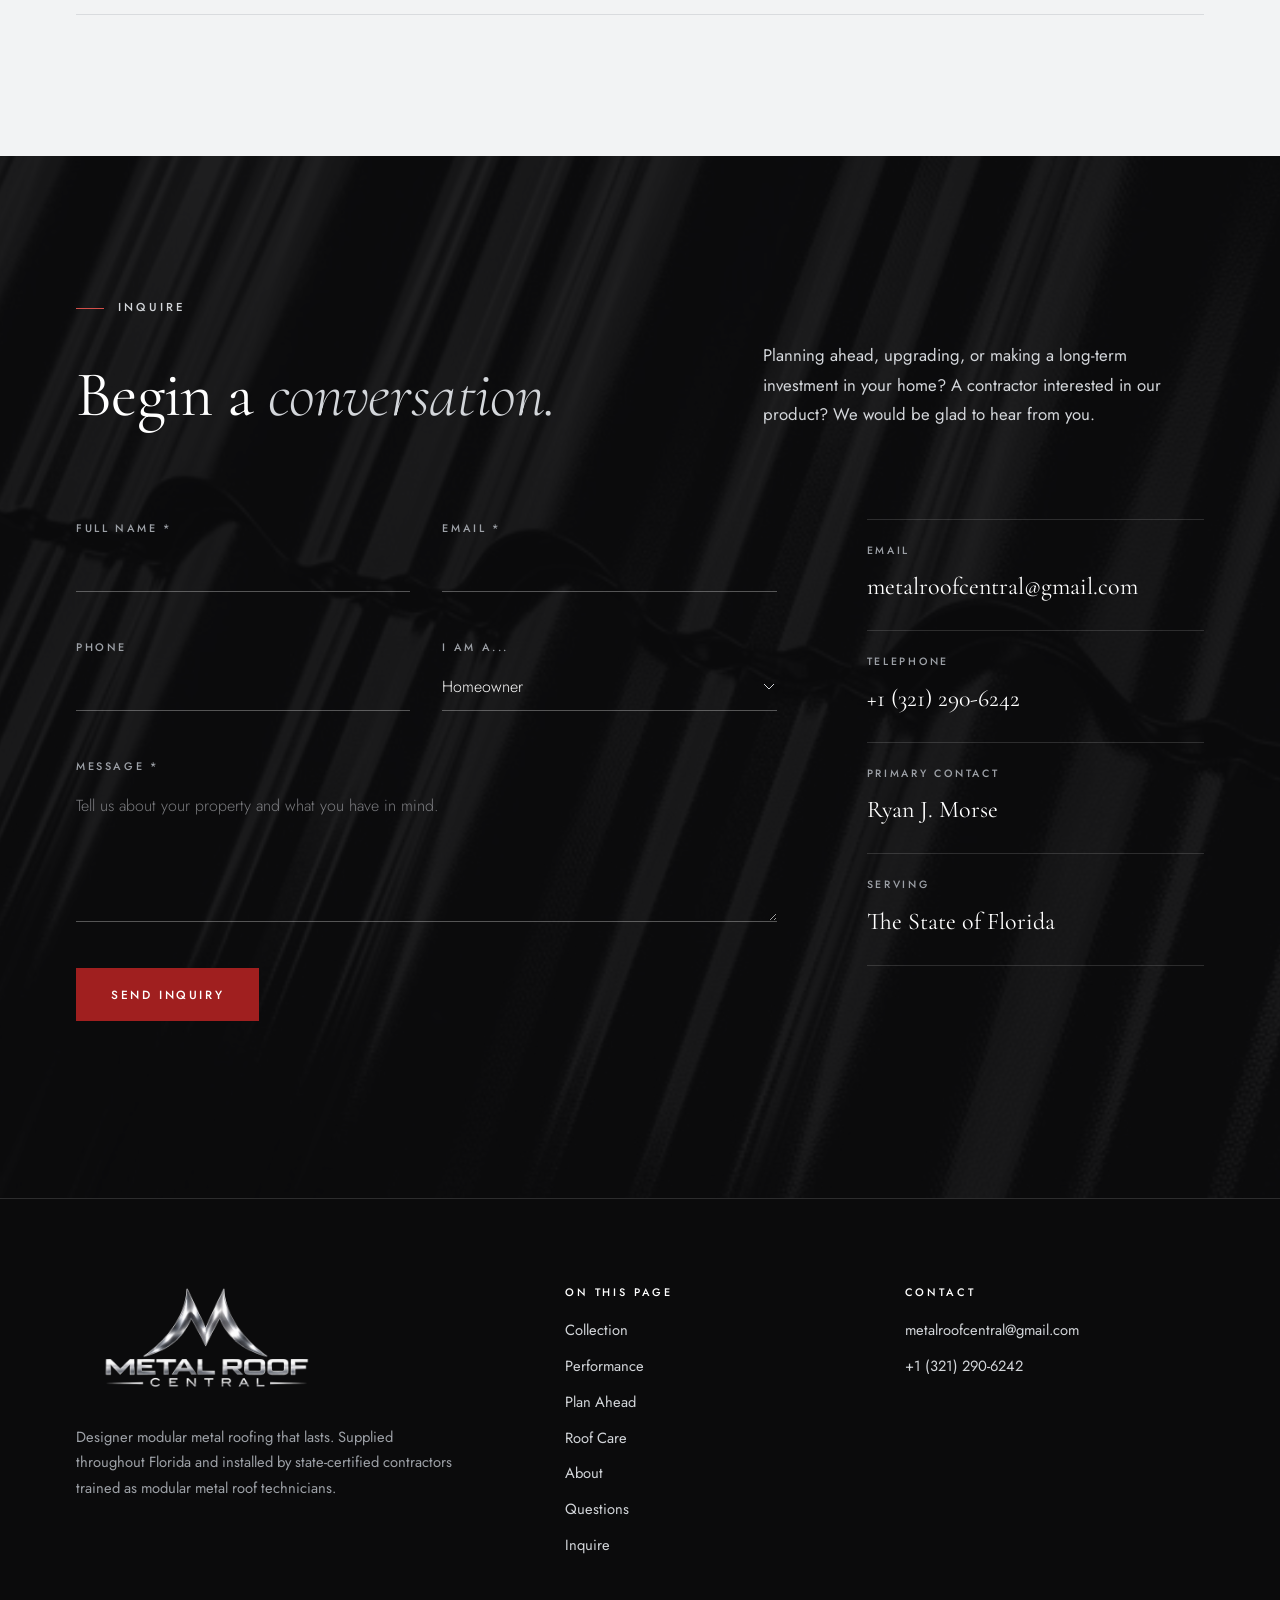
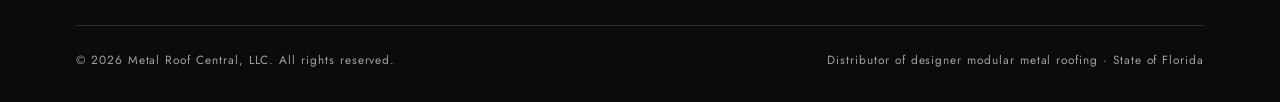
==== commit e5e28a83: "Header: use the full logo lockup with wordmark instead of the mark plus text Co-Authored-By: Claude " ====
--- a/public/index.html
+++ b/public/index.html
@@ -170,7 +170,7 @@
 <header class="site-header">
   <div class="scroll-progress" aria-hidden="true"></div>
   <div class="container nav">
-    <a href="#top" class="logo" aria-label="Metal Roof Central, back to top"><img class="logo-mark" src="images/logo-mark.png" width="64" height="36" alt="">Metal Roof <span>Central</span></a>
+    <a href="#top" class="logo" aria-label="Metal Roof Central, back to top"><img class="logo-full" src="images/logo-header.png" width="143" height="70" alt=""></a>
     <button class="nav-toggle" aria-label="Toggle navigation">
       <span></span><span></span><span></span>
     </button>
--- a/public/css/style.css
+++ b/public/css/style.css
@@ -26,7 +26,7 @@
 
   --max: 1240px;
   --gutter: clamp(22px, 5vw, 56px);
-  --header-h: 78px;
+  --header-h: 88px;
 }
 
 * { box-sizing: border-box; }
@@ -157,7 +157,7 @@
 }
 .logo { display: inline-flex; align-items: center; gap: 14px; }
 .logo span { color: var(--red-light); }
-.logo-mark { display: block; height: 38px; width: auto; }
+.logo-full { display: block; height: 70px; width: auto; }
 
 .nav-links {
   display: flex;
@@ -1148,9 +1148,8 @@
 @media (max-width: 480px) {
   .logo { font-size: 1.1rem; letter-spacing: 0.13em; }
 }
-@media (max-width: 380px) {
-  .logo { font-size: 0.95rem; letter-spacing: 0.08em; gap: 10px; }
-  .logo-mark { height: 30px; }
+@media (max-width: 480px) {
+  .logo-full { height: 60px; }
 }
 
 @media (max-width: 700px) {
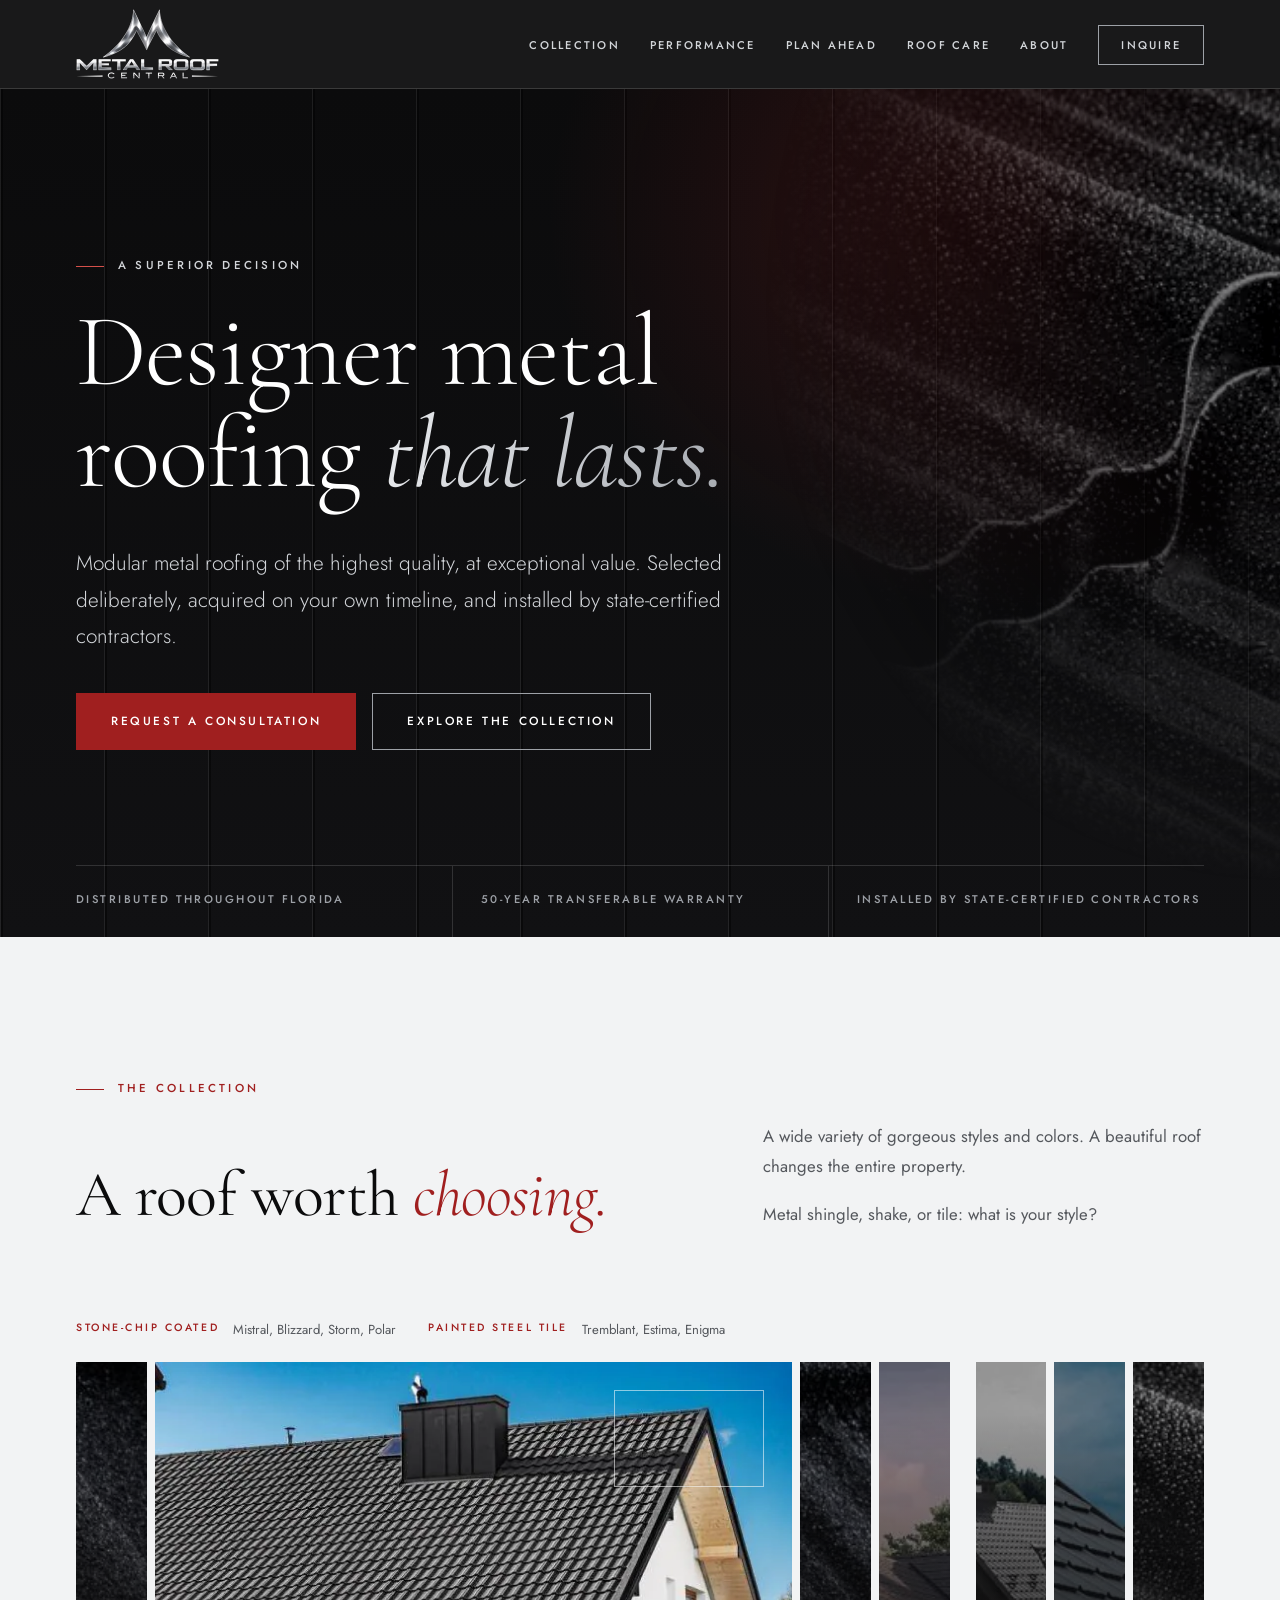
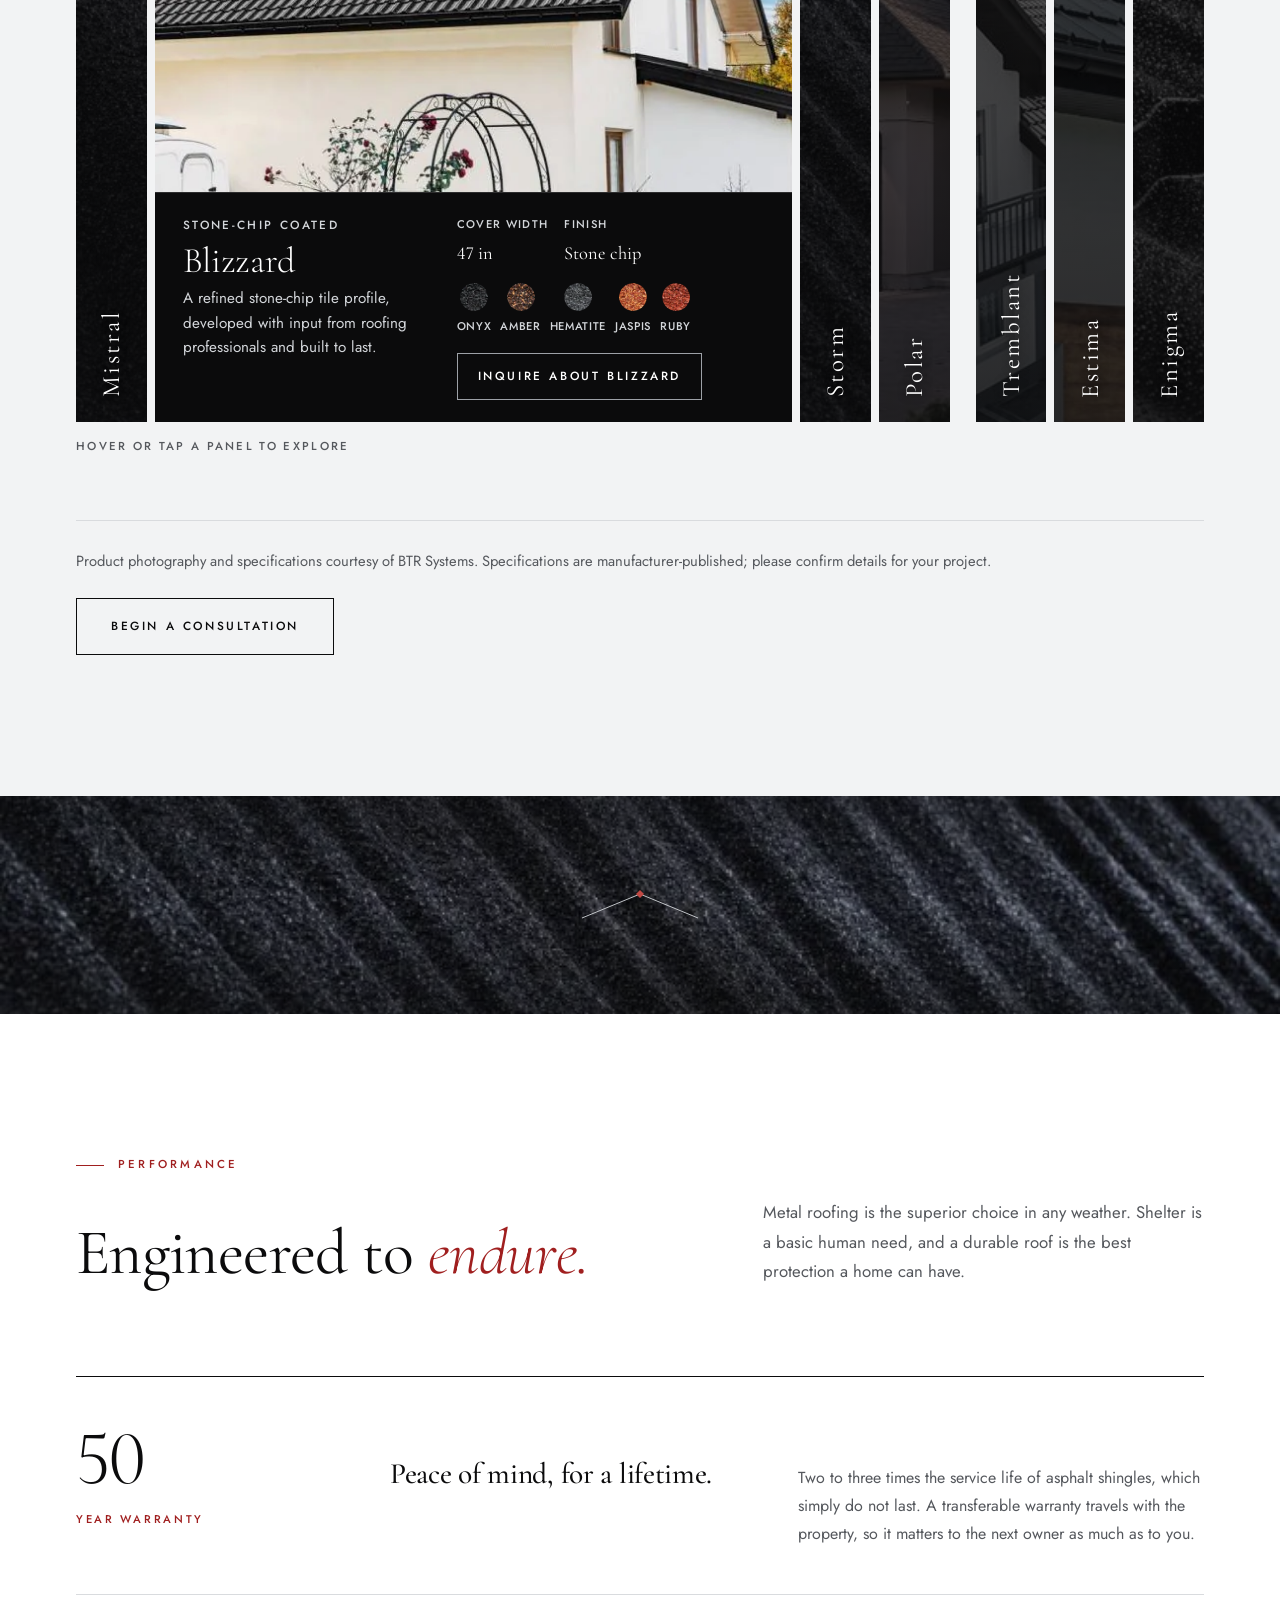
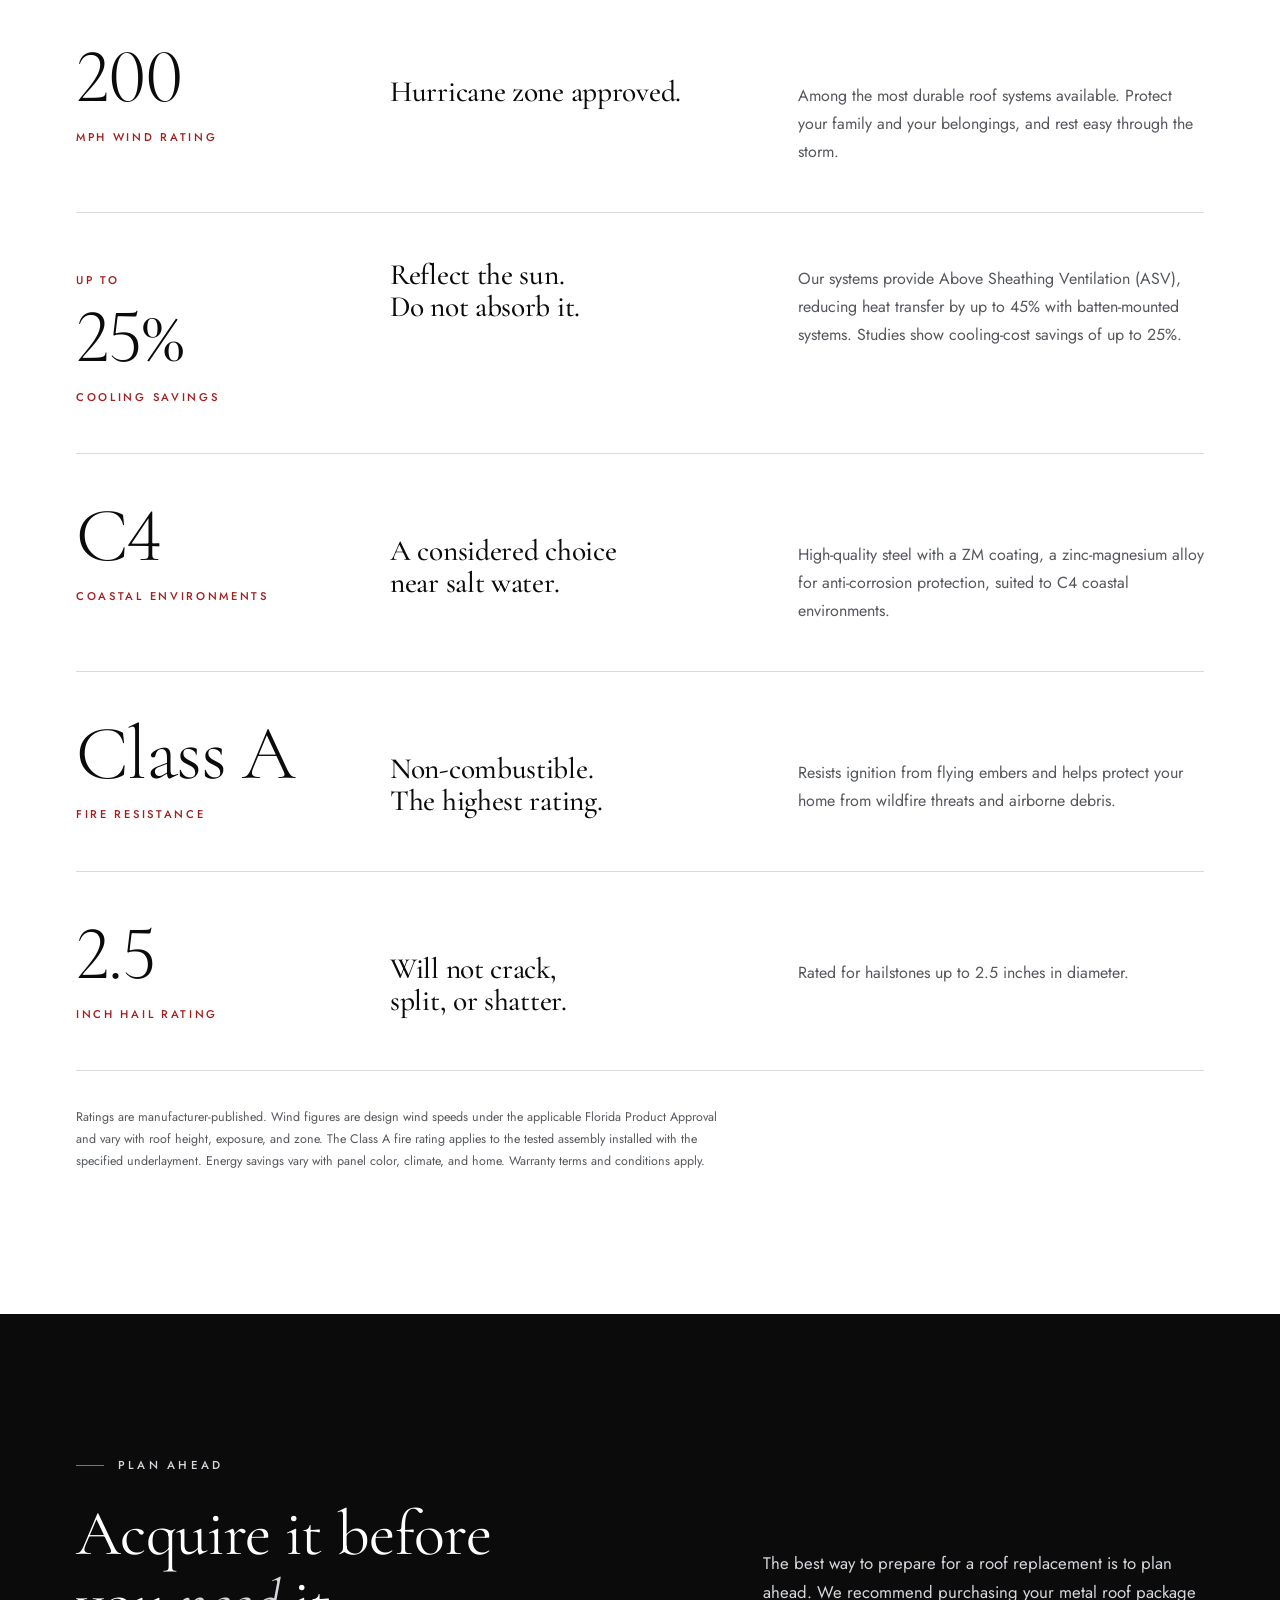
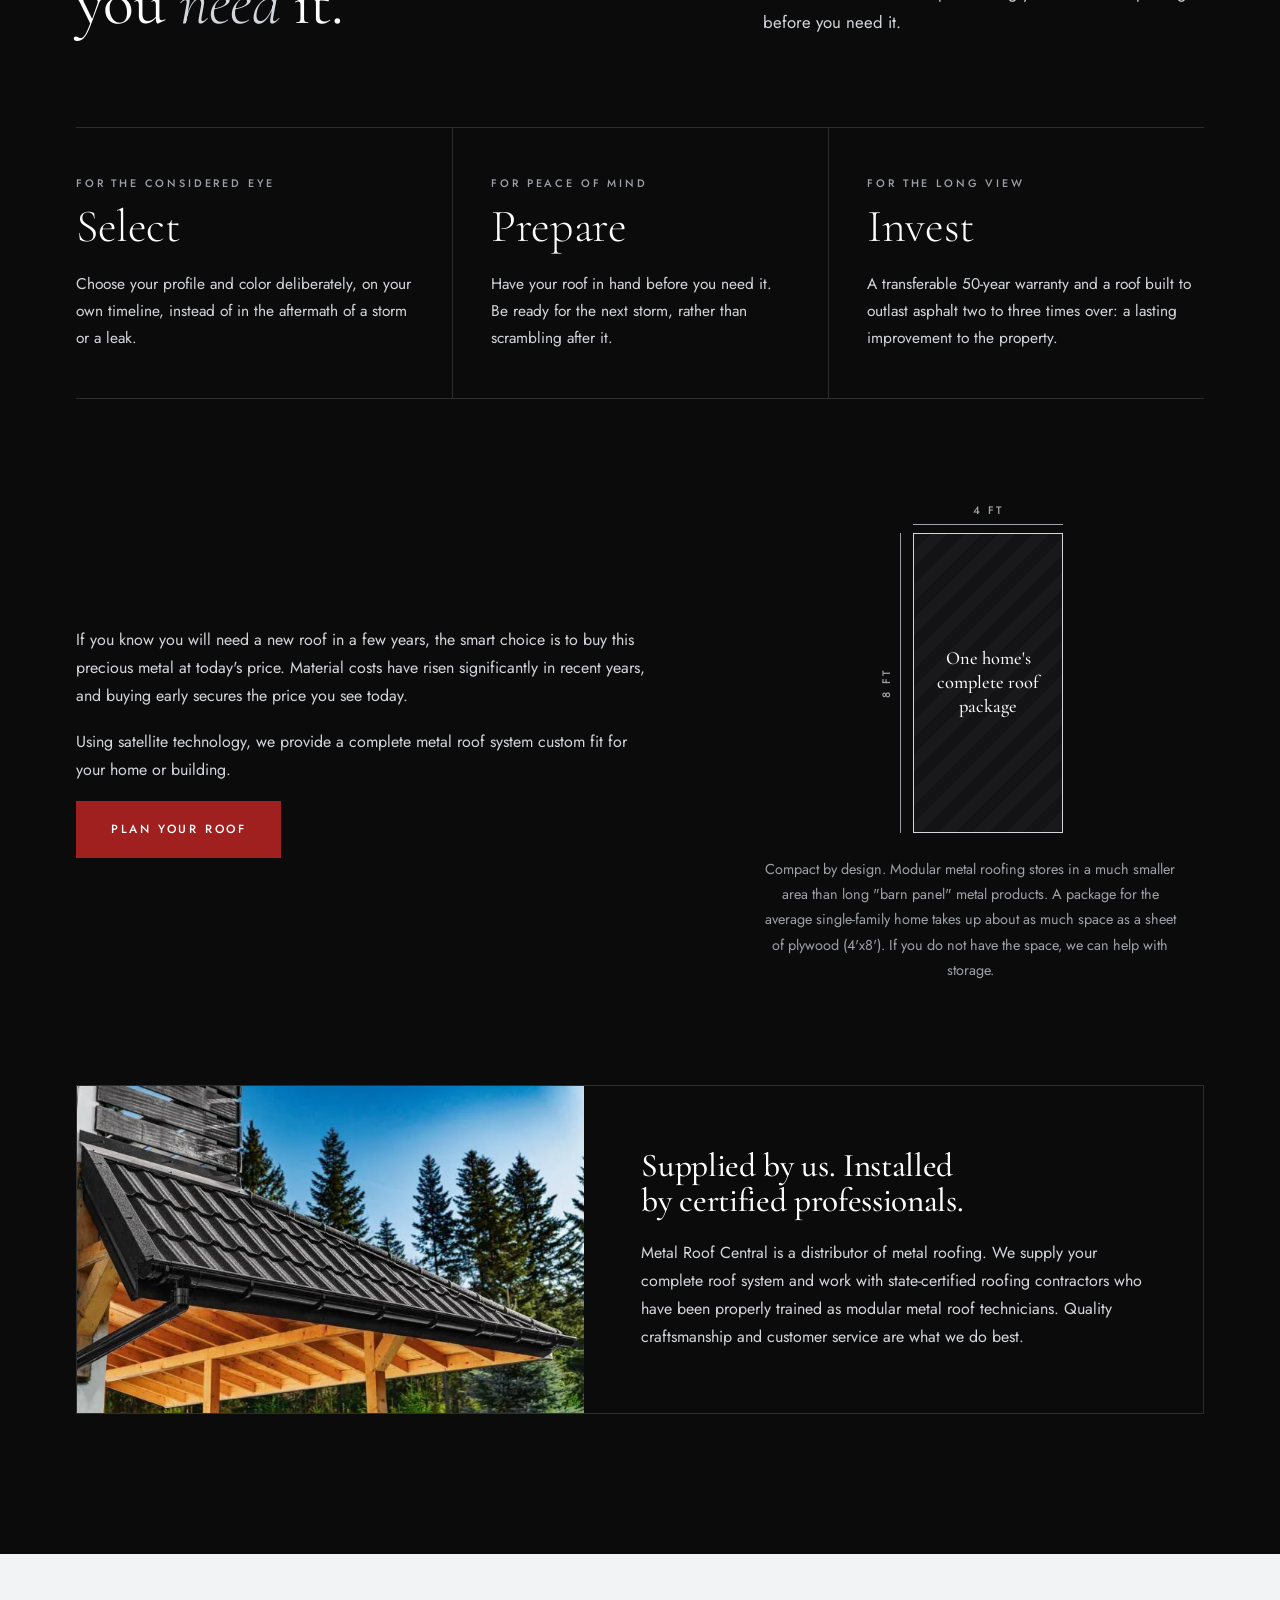
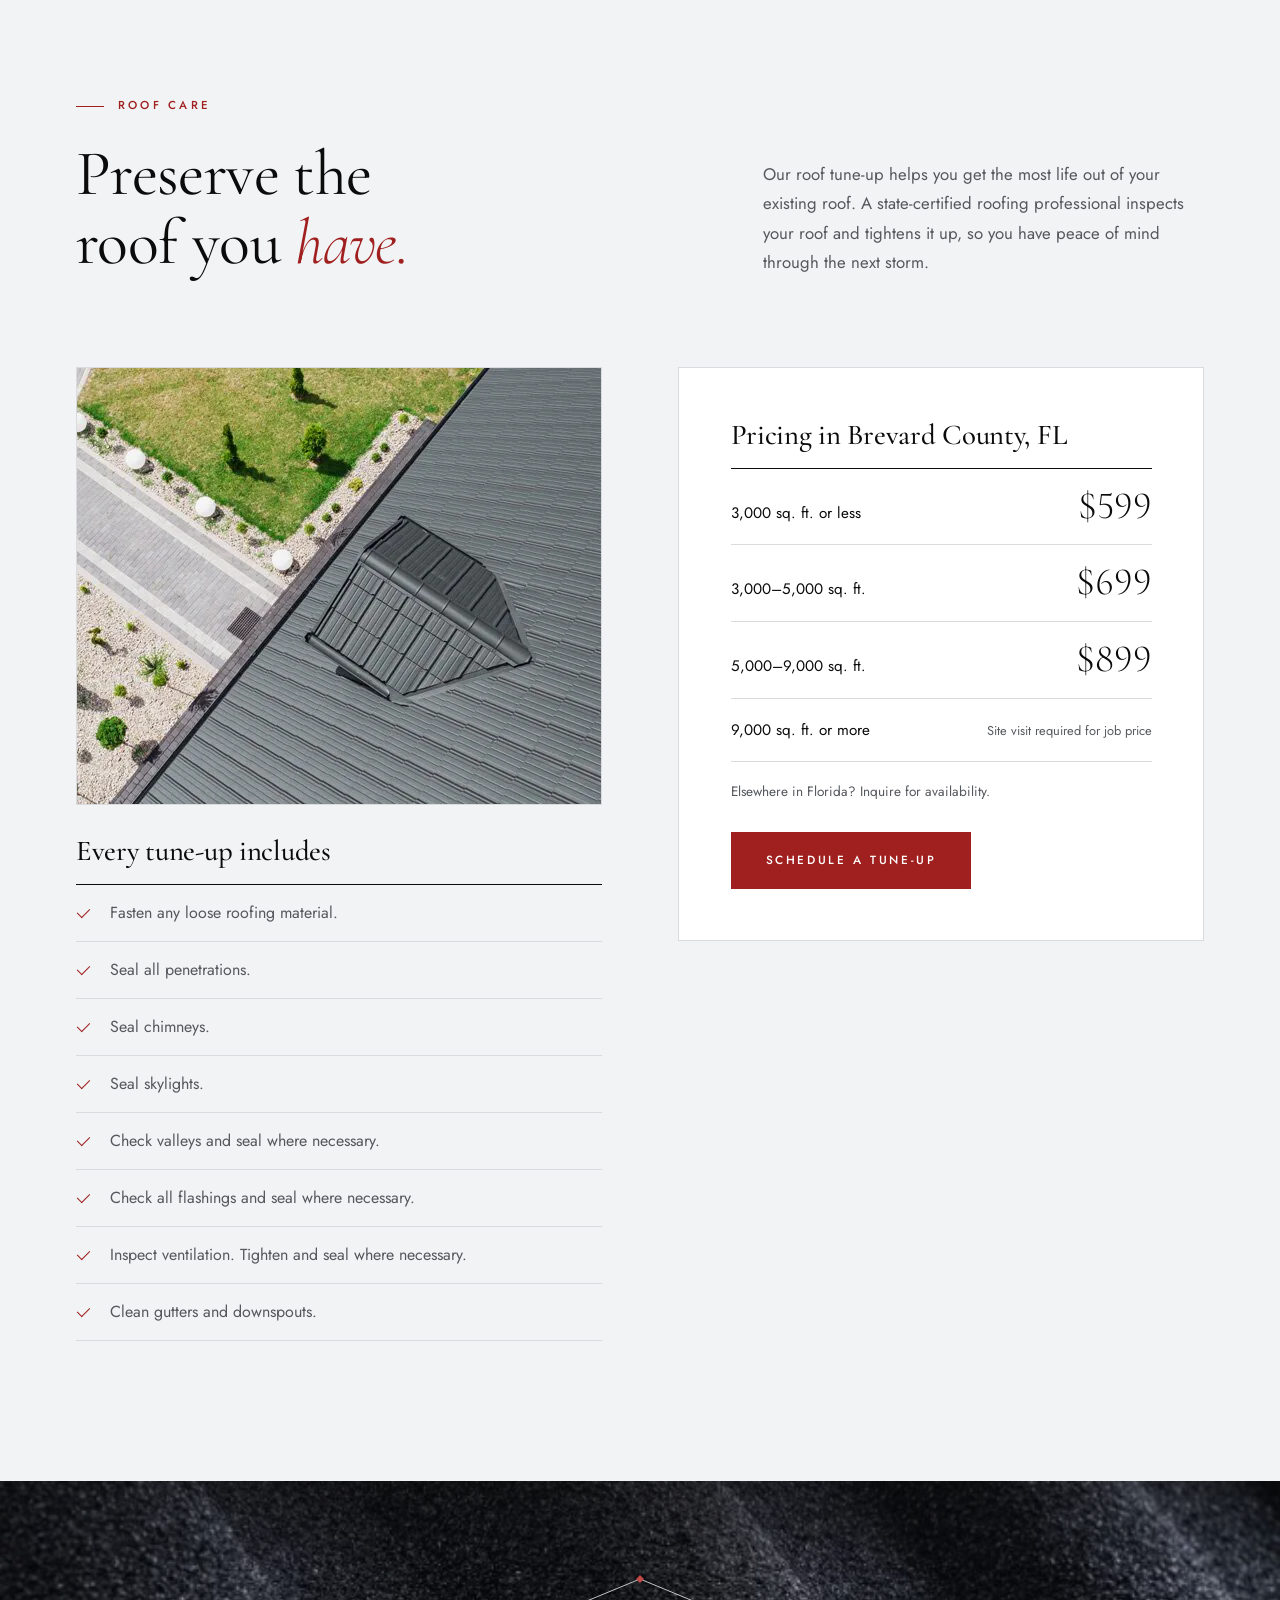
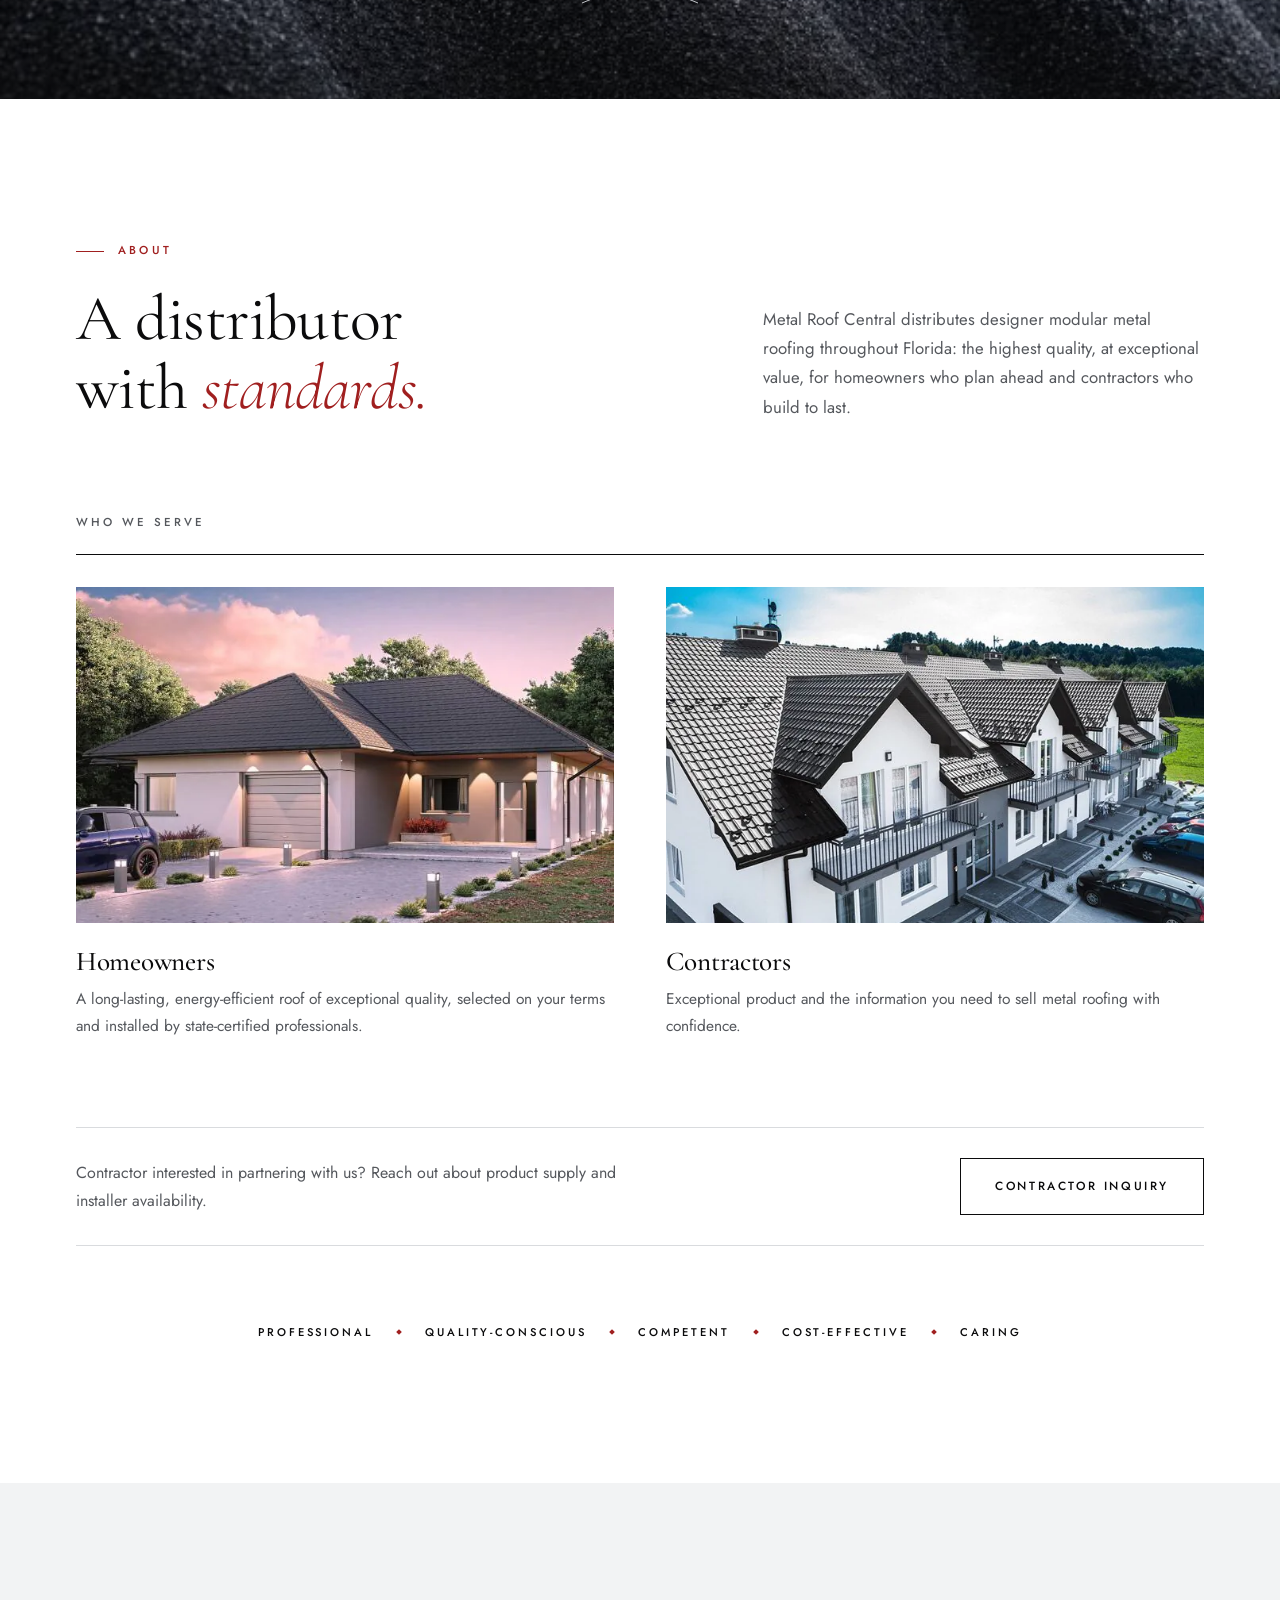
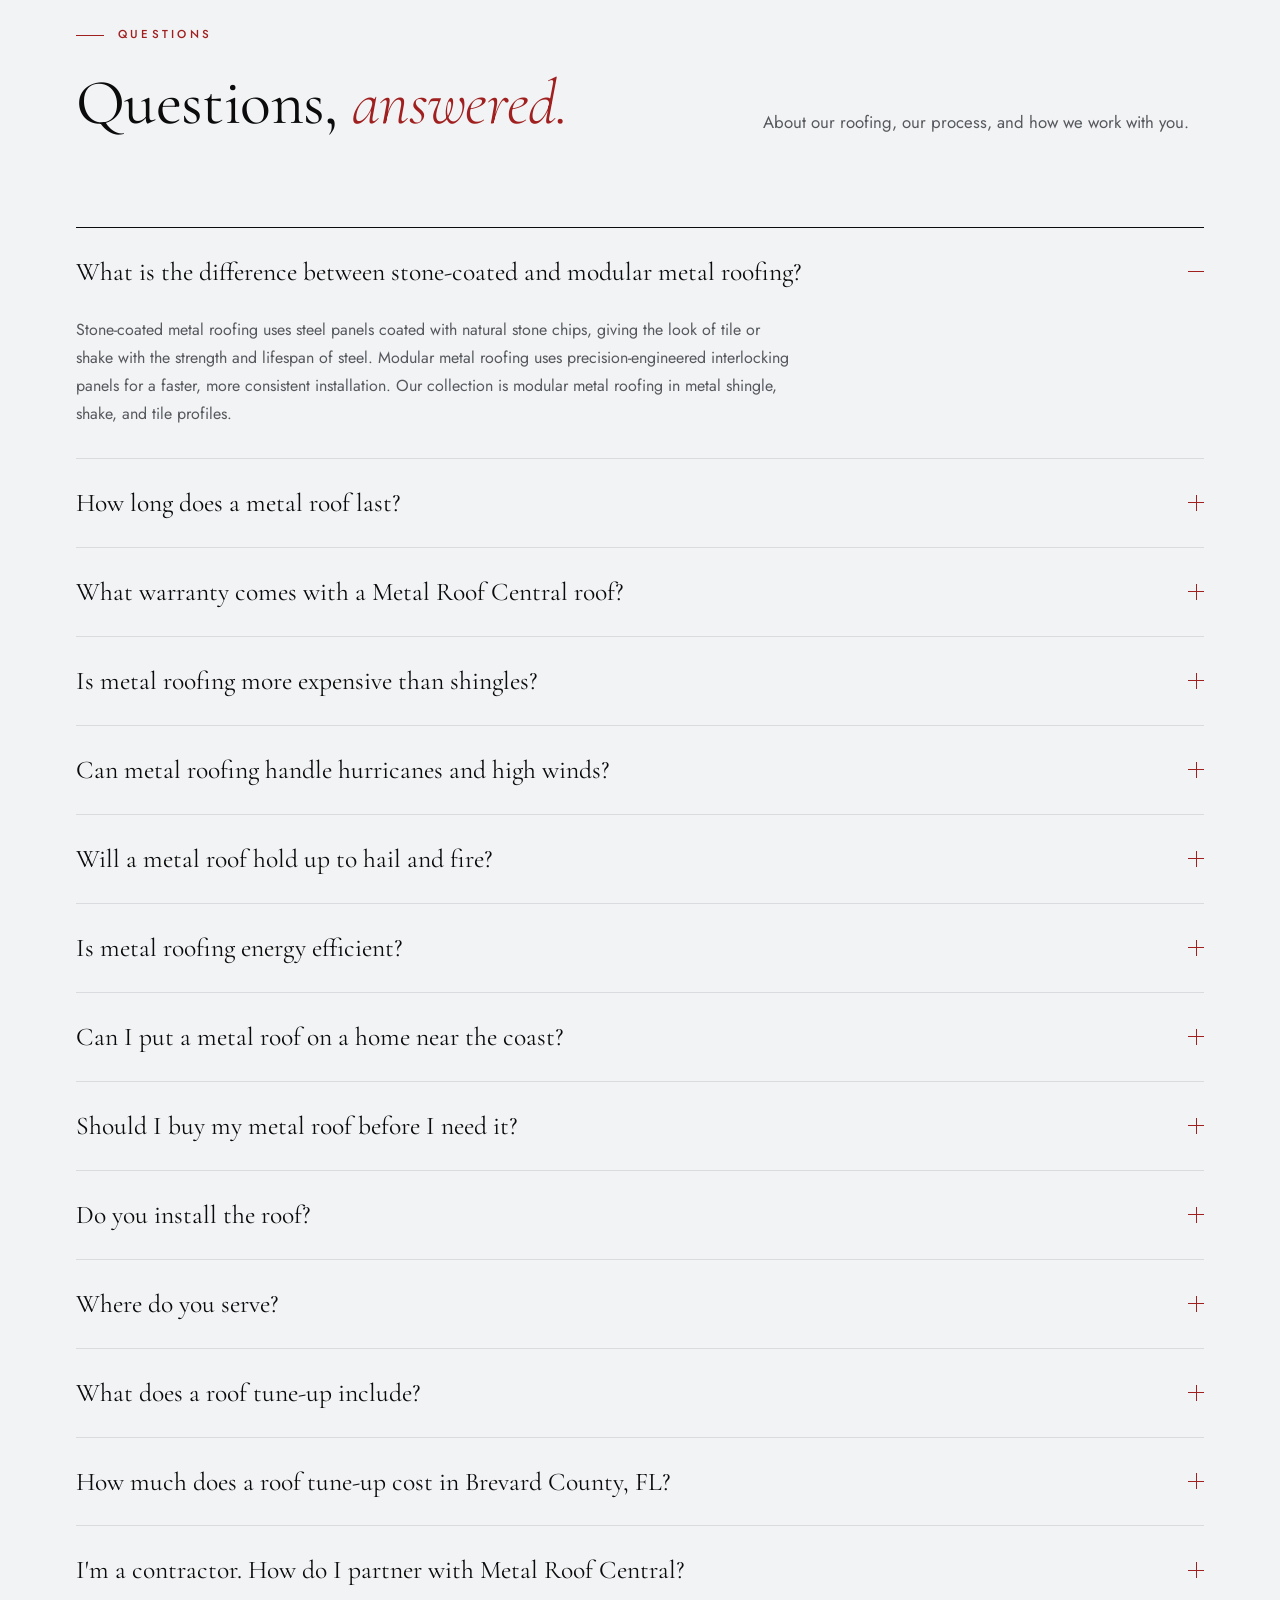
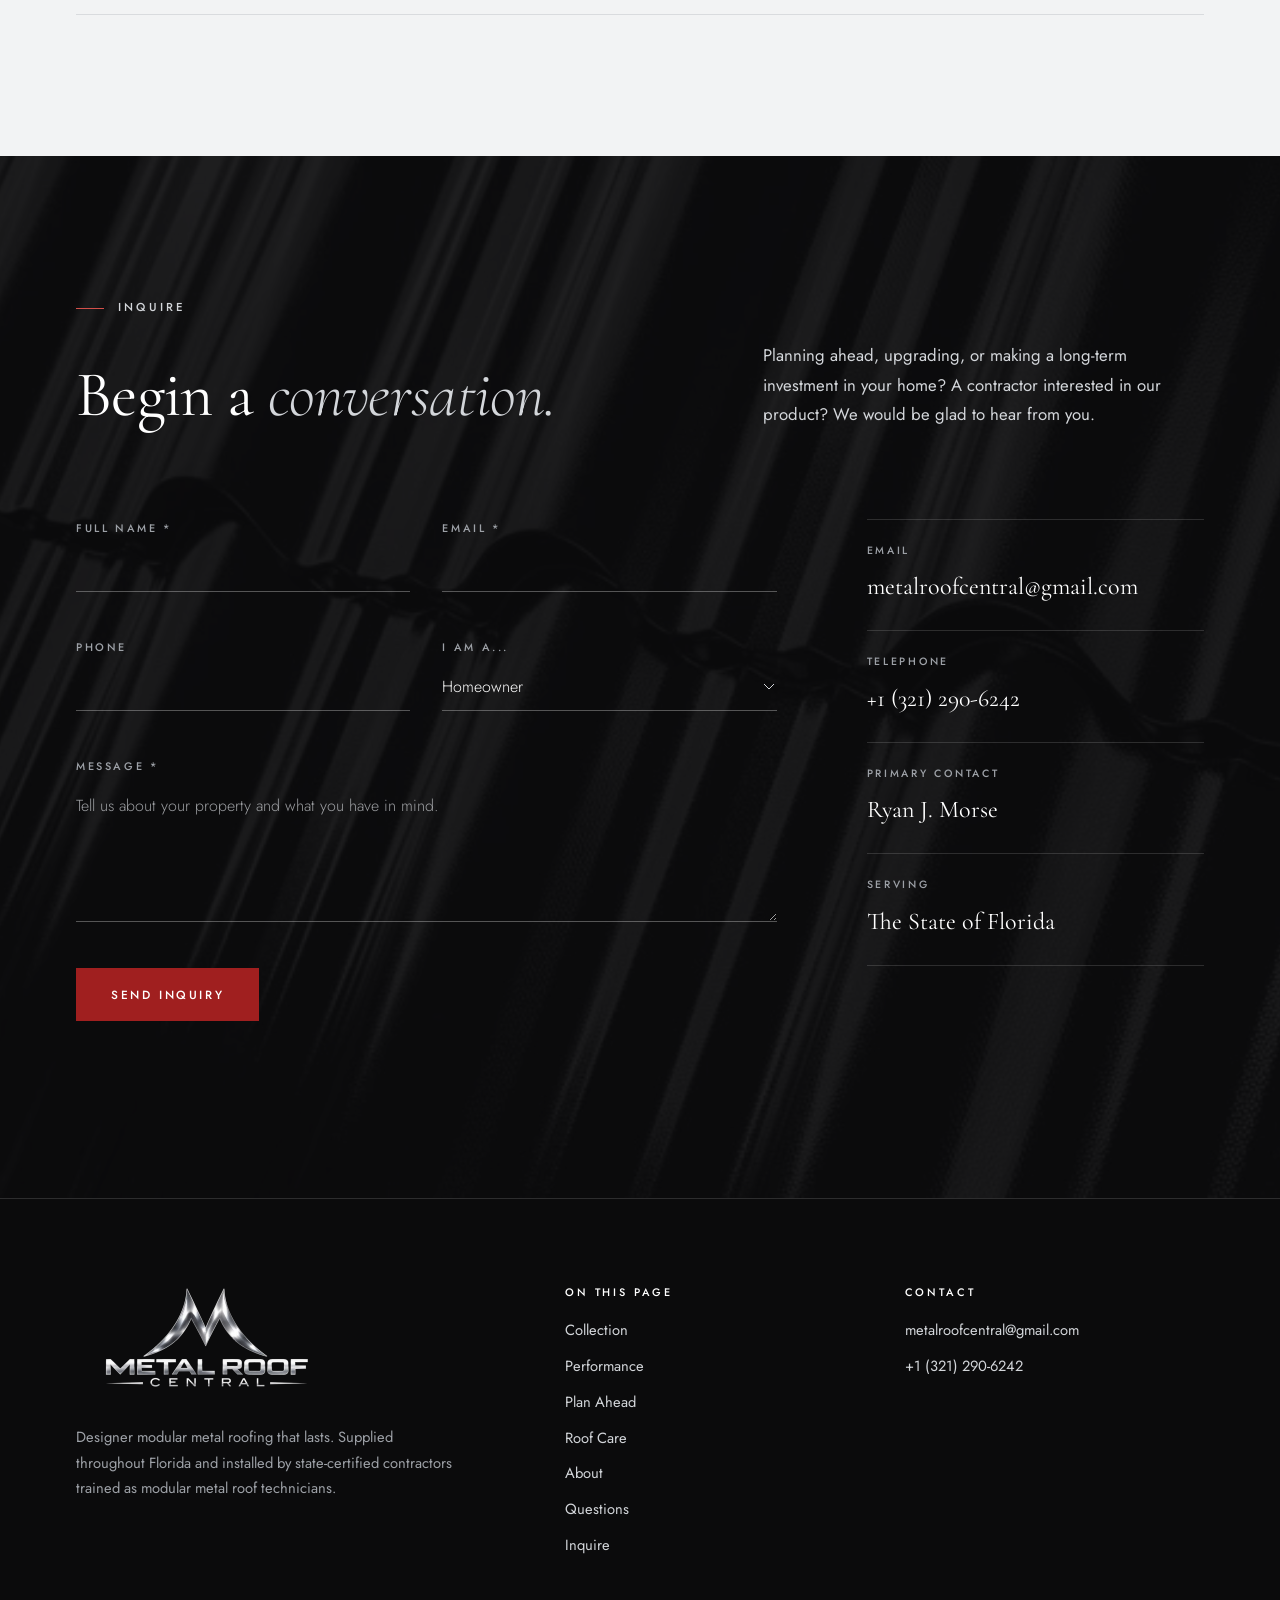
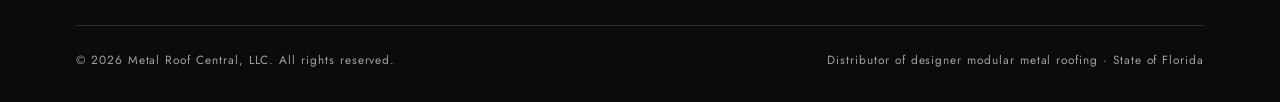
==== commit e2a982f1: "Improve accessibility and page speed Accessibility (Lighthouse 99 -> 100, axe: 0 violations): - Mobi" ====
--- a/public/index.html
+++ b/public/index.html
@@ -37,9 +37,16 @@
 })(document.documentElement);
 </script>
 
+<!-- Performance: the hero photo is the largest thing on screen, so fetch it first.
+     Fonts load without blocking the first paint (text shows in a fallback, then swaps).
+     Only the weights the site uses are requested; add a weight here if the CSS starts using a new one.
+     Self-hosting these fonts was tested and measured slightly slower, so they stay on Google Fonts. -->
+<link rel="preload" as="image" href="images/products/enigma-hero.webp" type="image/webp" fetchpriority="high">
 <link rel="preconnect" href="https://fonts.googleapis.com">
 <link rel="preconnect" href="https://fonts.gstatic.com" crossorigin>
-<link href="https://fonts.googleapis.com/css2?family=Cormorant+Garamond:ital,wght@0,300;0,400;0,500;0,600;1,300;1,400&family=Jost:wght@300;400;500&display=swap" rel="stylesheet">
+<link rel="preload" as="style" href="https://fonts.googleapis.com/css2?family=Cormorant+Garamond:ital,wght@0,300;0,400;0,500;1,300&family=Jost:wght@300;400;500&display=swap">
+<link rel="stylesheet" href="https://fonts.googleapis.com/css2?family=Cormorant+Garamond:ital,wght@0,300;0,400;0,500;1,300&family=Jost:wght@300;400;500&display=swap" media="print" onload="this.media='all'">
+<noscript><link rel="stylesheet" href="https://fonts.googleapis.com/css2?family=Cormorant+Garamond:ital,wght@0,300;0,400;0,500;1,300&family=Jost:wght@300;400;500&display=swap"></noscript>
 <link rel="stylesheet" href="css/style.css">
 
 <!-- Structured data: who we are (helps Google + AI answer engines identify the business) -->
@@ -170,11 +177,11 @@
 <header class="site-header">
   <div class="scroll-progress" aria-hidden="true"></div>
   <div class="container nav">
-    <a href="#top" class="logo" aria-label="Metal Roof Central, back to top"><img class="logo-full" src="images/logo-header.png" width="143" height="70" alt=""></a>
-    <button class="nav-toggle" aria-label="Toggle navigation">
+    <a href="#top" class="logo" aria-label="Metal Roof Central, back to top"><img class="logo-full" src="images/logo-header.webp" width="143" height="70" alt=""></a>
+    <button class="nav-toggle" type="button" aria-label="Menu" aria-expanded="false" aria-controls="site-nav">
       <span></span><span></span><span></span>
     </button>
-    <ul class="nav-links">
+    <ul class="nav-links" id="site-nav">
       <li><a href="#collection">Collection</a></li>
       <li><a href="#performance">Performance</a></li>
       <li><a href="#plan-ahead">Plan Ahead</a></li>
@@ -185,14 +192,14 @@
   </div>
 </header>
 
-<main id="main">
+<main id="main" tabindex="-1">
 
 <!-- ======================================================================
      HERO
      ====================================================================== -->
 <!-- EDIT: Hero headline / subheadline -->
 <section class="hero" id="top">
-  <div class="hero-art" aria-hidden="true"><img src="images/products/enigma.jpg" alt="" width="677" height="436" decoding="async"></div>
+  <div class="hero-art" aria-hidden="true"><img src="images/products/enigma-hero.webp" alt="" width="677" height="436" fetchpriority="high"></div>
   <div class="container">
     <div class="hero-inner">
       <span class="eyebrow">A Superior Decision</span>
@@ -231,7 +238,7 @@
     <div class="expander" role="group" aria-label="Roof profiles in the collection">
 
       <article class="xp" id="style-mistral">
-        <img class="xp-photo" src="images/products/mistral.jpg" width="677" height="436" loading="lazy" decoding="async" alt="Close view of the Mistral stone-chip surface in black">
+        <img class="xp-photo" src="images/products/mistral.webp" width="677" height="436" loading="lazy" decoding="async" alt="Close view of the Mistral stone-chip surface in black">
         <button class="xp-tab" type="button" aria-expanded="false" aria-controls="style-mistral-info"><span class="xp-tab-name">Mistral</span></button>
         <div class="xp-info" id="style-mistral-info">
           <div class="xp-lead">
@@ -246,20 +253,20 @@
             <div><dt>Finish</dt><dd>Stone chip</dd></div>
           </dl>
           <ul class="xp-swatches" aria-label="Available colors">
-            <li><img src="images/swatches/onyx.png" width="30" height="30" alt=""><span>Onyx</span></li>
-            <li><img src="images/swatches/amber.png" width="30" height="30" alt=""><span>Amber</span></li>
-            <li><img src="images/swatches/hematite.png" width="30" height="30" alt=""><span>Hematite</span></li>
-            <li><img src="images/swatches/jaspis.png" width="30" height="30" alt=""><span>Jaspis</span></li>
-            <li><img src="images/swatches/ruby.png" width="30" height="30" alt=""><span>Ruby</span></li>
+            <li><img src="images/swatches/onyx.webp" width="30" height="30" alt="" loading="lazy" decoding="async"><span>Onyx</span></li>
+            <li><img src="images/swatches/amber.webp" width="30" height="30" alt="" loading="lazy" decoding="async"><span>Amber</span></li>
+            <li><img src="images/swatches/hematite.webp" width="30" height="30" alt="" loading="lazy" decoding="async"><span>Hematite</span></li>
+            <li><img src="images/swatches/jaspis.webp" width="30" height="30" alt="" loading="lazy" decoding="async"><span>Jaspis</span></li>
+            <li><img src="images/swatches/ruby.webp" width="30" height="30" alt="" loading="lazy" decoding="async"><span>Ruby</span></li>
           </ul>
           <a href="#contact" class="btn btn-outline" data-prefill="I'd like to learn more about the Mistral profile. Property type and approximate size: ">Inquire about Mistral</a>
           </div>
         </div>
-        <figure class="xp-detail"><img src="images/products/mistral-detail.jpg" width="677" height="436" loading="lazy" decoding="async" alt="A single Mistral tile showing its wave profile"></figure>
+        <figure class="xp-detail"><img src="images/products/mistral-detail-sm.webp" srcset="images/products/mistral-detail-sm.webp 320w, images/products/mistral-detail.webp 677w" sizes="(max-width: 1200px) 112px, 150px" width="677" height="436" loading="lazy" decoding="async" alt="A single Mistral tile showing its wave profile"></figure>
       </article>
 
       <article class="xp is-active" id="style-blizzard">
-        <img class="xp-photo" src="images/products/blizzard.jpg" width="677" height="436" loading="lazy" decoding="async" alt="Blizzard stone-chip tile roof in charcoal on a white house">
+        <img class="xp-photo" src="images/products/blizzard.webp" width="677" height="436" loading="lazy" decoding="async" alt="Blizzard stone-chip tile roof in charcoal on a white house">
         <button class="xp-tab" type="button" aria-expanded="true" aria-controls="style-blizzard-info"><span class="xp-tab-name">Blizzard</span></button>
         <div class="xp-info" id="style-blizzard-info">
           <div class="xp-lead">
@@ -273,20 +280,20 @@
             <div><dt>Finish</dt><dd>Stone chip</dd></div>
           </dl>
           <ul class="xp-swatches" aria-label="Available colors">
-            <li><img src="images/swatches/onyx.png" width="30" height="30" alt=""><span>Onyx</span></li>
-            <li><img src="images/swatches/amber.png" width="30" height="30" alt=""><span>Amber</span></li>
-            <li><img src="images/swatches/hematite.png" width="30" height="30" alt=""><span>Hematite</span></li>
-            <li><img src="images/swatches/jaspis.png" width="30" height="30" alt=""><span>Jaspis</span></li>
-            <li><img src="images/swatches/ruby.png" width="30" height="30" alt=""><span>Ruby</span></li>
+            <li><img src="images/swatches/onyx.webp" width="30" height="30" alt="" loading="lazy" decoding="async"><span>Onyx</span></li>
+            <li><img src="images/swatches/amber.webp" width="30" height="30" alt="" loading="lazy" decoding="async"><span>Amber</span></li>
+            <li><img src="images/swatches/hematite.webp" width="30" height="30" alt="" loading="lazy" decoding="async"><span>Hematite</span></li>
+            <li><img src="images/swatches/jaspis.webp" width="30" height="30" alt="" loading="lazy" decoding="async"><span>Jaspis</span></li>
+            <li><img src="images/swatches/ruby.webp" width="30" height="30" alt="" loading="lazy" decoding="async"><span>Ruby</span></li>
           </ul>
           <a href="#contact" class="btn btn-outline" data-prefill="I'd like to learn more about the Blizzard profile. Property type and approximate size: ">Inquire about Blizzard</a>
           </div>
         </div>
-        <figure class="xp-detail"><img src="images/products/blizzard-detail.jpg" width="677" height="436" loading="lazy" decoding="async" alt="Blizzard roof edge with timber eaves beneath tall pines"></figure>
+        <figure class="xp-detail"><img src="images/products/blizzard-detail-sm.webp" srcset="images/products/blizzard-detail-sm.webp 320w, images/products/blizzard-detail.webp 677w" sizes="(max-width: 1200px) 112px, 150px" width="677" height="436" loading="lazy" decoding="async" alt="Blizzard roof edge with timber eaves beneath tall pines"></figure>
       </article>
 
       <article class="xp" id="style-storm">
-        <img class="xp-photo" src="images/products/storm.jpg" width="677" height="436" loading="lazy" decoding="async" alt="Close view of the deep Storm stone-chip texture">
+        <img class="xp-photo" src="images/products/storm.webp" width="677" height="436" loading="lazy" decoding="async" alt="Close view of the deep Storm stone-chip texture">
         <button class="xp-tab" type="button" aria-expanded="false" aria-controls="style-storm-info"><span class="xp-tab-name">Storm</span></button>
         <div class="xp-info" id="style-storm-info">
           <div class="xp-lead">
@@ -301,19 +308,19 @@
             <div><dt>Finish</dt><dd>Stone chip</dd></div>
           </dl>
           <ul class="xp-swatches" aria-label="Available colors">
-            <li><img src="images/swatches/onyx.png" width="30" height="30" alt=""><span>Onyx</span></li>
-            <li><img src="images/swatches/amber.png" width="30" height="30" alt=""><span>Amber</span></li>
-            <li><img src="images/swatches/jade.png" width="30" height="30" alt=""><span>Jade</span></li>
-            <li><img src="images/swatches/hematite.png" width="30" height="30" alt=""><span>Hematite</span></li>
+            <li><img src="images/swatches/onyx.webp" width="30" height="30" alt="" loading="lazy" decoding="async"><span>Onyx</span></li>
+            <li><img src="images/swatches/amber.webp" width="30" height="30" alt="" loading="lazy" decoding="async"><span>Amber</span></li>
+            <li><img src="images/swatches/jade.webp" width="30" height="30" alt="" loading="lazy" decoding="async"><span>Jade</span></li>
+            <li><img src="images/swatches/hematite.webp" width="30" height="30" alt="" loading="lazy" decoding="async"><span>Hematite</span></li>
           </ul>
           <a href="#contact" class="btn btn-outline" data-prefill="I'd like to learn more about the Storm profile. Property type and approximate size: ">Inquire about Storm</a>
           </div>
         </div>
-        <figure class="xp-detail"><img src="images/products/storm-detail.jpg" width="677" height="436" loading="lazy" decoding="async" alt="A single Storm tile showing its shake-like profile"></figure>
+        <figure class="xp-detail"><img src="images/products/storm-detail-sm.webp" srcset="images/products/storm-detail-sm.webp 320w, images/products/storm-detail.webp 677w" sizes="(max-width: 1200px) 112px, 150px" width="677" height="436" loading="lazy" decoding="async" alt="A single Storm tile showing its shake-like profile"></figure>
       </article>
 
       <article class="xp" id="style-polar">
-        <img class="xp-photo" src="images/products/polar.jpg" width="677" height="436" loading="lazy" decoding="async" alt="Polar stone-chip roof on a modern home at dusk">
+        <img class="xp-photo" src="images/products/polar.webp" width="677" height="436" loading="lazy" decoding="async" alt="Polar stone-chip roof on a modern home at dusk">
         <button class="xp-tab" type="button" aria-expanded="false" aria-controls="style-polar-info"><span class="xp-tab-name">Polar</span></button>
         <div class="xp-info" id="style-polar-info">
           <div class="xp-lead">
@@ -327,20 +334,20 @@
             <div><dt>Finish</dt><dd>Stone chip</dd></div>
           </dl>
           <ul class="xp-swatches" aria-label="Available colors">
-            <li><img src="images/swatches/onyx.png" width="30" height="30" alt=""><span>Onyx</span></li>
-            <li><img src="images/swatches/amber.png" width="30" height="30" alt=""><span>Amber</span></li>
-            <li><img src="images/swatches/hematite.png" width="30" height="30" alt=""><span>Hematite</span></li>
-            <li><img src="images/swatches/jade.png" width="30" height="30" alt=""><span>Jade</span></li>
-            <li><img src="images/swatches/bronzite.png" width="30" height="30" alt=""><span>Bronzite</span></li>
+            <li><img src="images/swatches/onyx.webp" width="30" height="30" alt="" loading="lazy" decoding="async"><span>Onyx</span></li>
+            <li><img src="images/swatches/amber.webp" width="30" height="30" alt="" loading="lazy" decoding="async"><span>Amber</span></li>
+            <li><img src="images/swatches/hematite.webp" width="30" height="30" alt="" loading="lazy" decoding="async"><span>Hematite</span></li>
+            <li><img src="images/swatches/jade.webp" width="30" height="30" alt="" loading="lazy" decoding="async"><span>Jade</span></li>
+            <li><img src="images/swatches/bronzite.webp" width="30" height="30" alt="" loading="lazy" decoding="async"><span>Bronzite</span></li>
           </ul>
           <a href="#contact" class="btn btn-outline" data-prefill="I'd like to learn more about the Polar profile. Property type and approximate size: ">Inquire about Polar</a>
           </div>
         </div>
-        <figure class="xp-detail"><img src="images/products/polar-detail.jpg" width="677" height="436" loading="lazy" decoding="async" alt="Polar roof on a two-storey home with large windows"></figure>
+        <figure class="xp-detail"><img src="images/products/polar-detail-sm.webp" srcset="images/products/polar-detail-sm.webp 320w, images/products/polar-detail.webp 677w" sizes="(max-width: 1200px) 112px, 150px" width="677" height="436" loading="lazy" decoding="async" alt="Polar roof on a two-storey home with large windows"></figure>
       </article>
 
       <article class="xp family-start" id="style-tremblant">
-        <img class="xp-photo" src="images/products/tremblant.jpg" width="677" height="436" loading="lazy" decoding="async" alt="Tremblant steel tile roofs on a row of townhouses">
+        <img class="xp-photo" src="images/products/tremblant.webp" width="677" height="436" loading="lazy" decoding="async" alt="Tremblant steel tile roofs on a row of townhouses">
         <button class="xp-tab" type="button" aria-expanded="false" aria-controls="style-tremblant-info"><span class="xp-tab-name">Tremblant</span></button>
         <div class="xp-info" id="style-tremblant-info">
           <div class="xp-lead">
@@ -355,23 +362,23 @@
             <div><dt>Per square</dt><dd>11.5</dd></div>
           </dl>
           <ul class="xp-swatches xp-swatches--chips" aria-label="Available colors, ThyssenKrupp TK codes">
-            <li title="Green"><i style="background:#214932"></i><span>6020</span></li>
-            <li title="Copper brown"><i style="background:#91533c"></i><span>8004</span></li>
-            <li title="Red"><i style="background:#823d37"></i><span>3009</span></li>
-            <li title="Chocolate brown"><i style="background:#4d3f39"></i><span>8017</span></li>
-            <li title="Grey brown"><i style="background:#2d322a"></i><span>8019</span></li>
-            <li title="Anthracite"><i style="background:#2e353f"></i><span>7016</span></li>
-            <li title="Graphite grey"><i style="background:#4d5057"></i><span>7024</span></li>
-            <li title="Black"><i style="background:#09090b"></i><span>9005</span></li>
+            <li title="Green"><i style="background:#214932"></i><span><span class="visually-hidden">Green, TK </span>6020</span></li>
+            <li title="Copper brown"><i style="background:#91533c"></i><span><span class="visually-hidden">Copper brown, TK </span>8004</span></li>
+            <li title="Red"><i style="background:#823d37"></i><span><span class="visually-hidden">Red, TK </span>3009</span></li>
+            <li title="Chocolate brown"><i style="background:#4d3f39"></i><span><span class="visually-hidden">Chocolate brown, TK </span>8017</span></li>
+            <li title="Grey brown"><i style="background:#2d322a"></i><span><span class="visually-hidden">Grey brown, TK </span>8019</span></li>
+            <li title="Anthracite"><i style="background:#2e353f"></i><span><span class="visually-hidden">Anthracite, TK </span>7016</span></li>
+            <li title="Graphite grey"><i style="background:#4d5057"></i><span><span class="visually-hidden">Graphite grey, TK </span>7024</span></li>
+            <li title="Black"><i style="background:#09090b"></i><span><span class="visually-hidden">Black, TK </span>9005</span></li>
           </ul>
           <a href="#contact" class="btn btn-outline" data-prefill="I'd like to learn more about the Tremblant profile. Property type and approximate size: ">Inquire about Tremblant</a>
           </div>
         </div>
-        <figure class="xp-detail"><img src="images/products/tremblant-detail.jpg" width="677" height="436" loading="lazy" decoding="async" alt="Tremblant tile roof with a hillside view"></figure>
+        <figure class="xp-detail"><img src="images/products/tremblant-detail-sm.webp" srcset="images/products/tremblant-detail-sm.webp 320w, images/products/tremblant-detail.webp 677w" sizes="(max-width: 1200px) 112px, 150px" width="677" height="436" loading="lazy" decoding="async" alt="Tremblant tile roof with a hillside view"></figure>
       </article>
 
       <article class="xp" id="style-estima">
-        <img class="xp-photo" src="images/products/estima.jpg" width="677" height="436" loading="lazy" decoding="async" alt="Estima steel tile roof on a white house beside pine trees">
+        <img class="xp-photo" src="images/products/estima.webp" width="677" height="436" loading="lazy" decoding="async" alt="Estima steel tile roof on a white house beside pine trees">
         <button class="xp-tab" type="button" aria-expanded="false" aria-controls="style-estima-info"><span class="xp-tab-name">Estima</span></button>
         <div class="xp-info" id="style-estima-info">
           <div class="xp-lead">
@@ -386,23 +393,23 @@
             <div><dt>Per square</dt><dd>11.5</dd></div>
           </dl>
           <ul class="xp-swatches xp-swatches--chips" aria-label="Available colors, ThyssenKrupp TK codes">
-            <li title="Green"><i style="background:#214932"></i><span>6020</span></li>
-            <li title="Copper brown"><i style="background:#91533c"></i><span>8004</span></li>
-            <li title="Red"><i style="background:#823d37"></i><span>3009</span></li>
-            <li title="Chocolate brown"><i style="background:#4d3f39"></i><span>8017</span></li>
-            <li title="Grey brown"><i style="background:#2d322a"></i><span>8019</span></li>
-            <li title="Anthracite"><i style="background:#2e353f"></i><span>7016</span></li>
-            <li title="Graphite grey"><i style="background:#4d5057"></i><span>7024</span></li>
-            <li title="Black"><i style="background:#09090b"></i><span>9005</span></li>
+            <li title="Green"><i style="background:#214932"></i><span><span class="visually-hidden">Green, TK </span>6020</span></li>
+            <li title="Copper brown"><i style="background:#91533c"></i><span><span class="visually-hidden">Copper brown, TK </span>8004</span></li>
+            <li title="Red"><i style="background:#823d37"></i><span><span class="visually-hidden">Red, TK </span>3009</span></li>
+            <li title="Chocolate brown"><i style="background:#4d3f39"></i><span><span class="visually-hidden">Chocolate brown, TK </span>8017</span></li>
+            <li title="Grey brown"><i style="background:#2d322a"></i><span><span class="visually-hidden">Grey brown, TK </span>8019</span></li>
+            <li title="Anthracite"><i style="background:#2e353f"></i><span><span class="visually-hidden">Anthracite, TK </span>7016</span></li>
+            <li title="Graphite grey"><i style="background:#4d5057"></i><span><span class="visually-hidden">Graphite grey, TK </span>7024</span></li>
+            <li title="Black"><i style="background:#09090b"></i><span><span class="visually-hidden">Black, TK </span>9005</span></li>
           </ul>
           <a href="#contact" class="btn btn-outline" data-prefill="I'd like to learn more about the Estima profile. Property type and approximate size: ">Inquire about Estima</a>
           </div>
         </div>
-        <figure class="xp-detail"><img src="images/products/estima-detail.jpg" width="677" height="436" loading="lazy" decoding="async" alt="Aerial view of an Estima roof with a skylight"></figure>
+        <figure class="xp-detail"><img src="images/products/estima-detail-sm.webp" srcset="images/products/estima-detail-sm.webp 320w, images/products/estima-detail.webp 677w" sizes="(max-width: 1200px) 112px, 150px" width="677" height="436" loading="lazy" decoding="async" alt="Aerial view of an Estima roof with a skylight"></figure>
       </article>
 
       <article class="xp" id="style-enigma">
-        <img class="xp-photo" src="images/products/enigma.jpg" width="677" height="436" loading="lazy" decoding="async" alt="Close view of the Enigma wave profile with water droplets">
+        <img class="xp-photo" src="images/products/enigma.webp" width="677" height="436" loading="lazy" decoding="async" alt="Close view of the Enigma wave profile with water droplets">
         <button class="xp-tab" type="button" aria-expanded="false" aria-controls="style-enigma-info"><span class="xp-tab-name">Enigma</span></button>
         <div class="xp-info" id="style-enigma-info">
           <div class="xp-lead">
@@ -417,19 +424,19 @@
             <div><dt>Per square</dt><dd>11.5</dd></div>
           </dl>
           <ul class="xp-swatches xp-swatches--chips" aria-label="Available colors, ThyssenKrupp TK codes">
-            <li title="Green"><i style="background:#214932"></i><span>6020</span></li>
-            <li title="Copper brown"><i style="background:#91533c"></i><span>8004</span></li>
-            <li title="Red"><i style="background:#823d37"></i><span>3009</span></li>
-            <li title="Chocolate brown"><i style="background:#4d3f39"></i><span>8017</span></li>
-            <li title="Grey brown"><i style="background:#2d322a"></i><span>8019</span></li>
-            <li title="Anthracite"><i style="background:#2e353f"></i><span>7016</span></li>
-            <li title="Graphite grey"><i style="background:#4d5057"></i><span>7024</span></li>
-            <li title="Black"><i style="background:#09090b"></i><span>9005</span></li>
+            <li title="Green"><i style="background:#214932"></i><span><span class="visually-hidden">Green, TK </span>6020</span></li>
+            <li title="Copper brown"><i style="background:#91533c"></i><span><span class="visually-hidden">Copper brown, TK </span>8004</span></li>
+            <li title="Red"><i style="background:#823d37"></i><span><span class="visually-hidden">Red, TK </span>3009</span></li>
+            <li title="Chocolate brown"><i style="background:#4d3f39"></i><span><span class="visually-hidden">Chocolate brown, TK </span>8017</span></li>
+            <li title="Grey brown"><i style="background:#2d322a"></i><span><span class="visually-hidden">Grey brown, TK </span>8019</span></li>
+            <li title="Anthracite"><i style="background:#2e353f"></i><span><span class="visually-hidden">Anthracite, TK </span>7016</span></li>
+            <li title="Graphite grey"><i style="background:#4d5057"></i><span><span class="visually-hidden">Graphite grey, TK </span>7024</span></li>
+            <li title="Black"><i style="background:#09090b"></i><span><span class="visually-hidden">Black, TK </span>9005</span></li>
           </ul>
           <a href="#contact" class="btn btn-outline" data-prefill="I'd like to learn more about the Enigma profile. Property type and approximate size: ">Inquire about Enigma</a>
           </div>
         </div>
-        <figure class="xp-detail"><img src="images/products/enigma-detail.jpg" width="677" height="436" loading="lazy" decoding="async" alt="The Enigma profile catching the light"></figure>
+        <figure class="xp-detail"><img src="images/products/enigma-detail-sm.webp" srcset="images/products/enigma-detail-sm.webp 320w, images/products/enigma-detail.webp 677w" sizes="(max-width: 1200px) 112px, 150px" width="677" height="436" loading="lazy" decoding="async" alt="The Enigma profile catching the light"></figure>
       </article>
 
     </div>
@@ -442,7 +449,7 @@
   </div>
 </section>
 
-<div class="band" aria-hidden="true" style="--band: url(/images/products/storm.jpg)"><svg viewBox="0 0 120 30" width="120" height="30" focusable="false"><path d="M2 28 L60 4 L118 28" fill="none" stroke="currentColor" stroke-width="1"/><path d="M60 0 L64 4 L60 8 L56 4 Z" fill="#d4504a"/></svg></div>
+<div class="band" aria-hidden="true"><img class="band-img" src="images/products/storm.webp" width="677" height="436" alt="" loading="lazy" decoding="async"><svg viewBox="0 0 120 30" width="120" height="30" focusable="false"><path d="M2 28 L60 4 L118 28" fill="none" stroke="currentColor" stroke-width="1"/><path d="M60 0 L64 4 L60 8 L56 4 Z" fill="#d4504a"/></svg></div>
 
 <!-- ======================================================================
      PERFORMANCE
@@ -568,7 +575,7 @@
     </div>
 
     <div class="note-panel has-photo">
-      <figure class="note-photo"><img src="images/products/blizzard-detail.jpg" width="677" height="436" loading="lazy" decoding="async" alt="Close view of a black stone-chip steel roof edge with a matching gutter over a timber-framed porch"></figure>
+      <figure class="note-photo"><img src="images/products/blizzard-detail.webp" width="677" height="436" loading="lazy" decoding="async" alt="Close view of a black stone-chip steel roof edge with a matching gutter over a timber-framed porch"></figure>
       <div class="note-body">
         <h3>Supplied by us. Installed by certified professionals.</h3>
         <p>Metal Roof Central is a distributor of metal roofing. We supply your complete roof system and work with state-certified roofing contractors who have been properly trained as modular metal roof technicians. Quality craftsmanship and customer service are what we do best.</p>
@@ -592,7 +599,7 @@
 
     <div class="care-grid">
       <div class="care-includes">
-        <figure class="care-photo"><img src="images/products/estima-detail.jpg" width="677" height="436" loading="lazy" decoding="async" alt="Aerial view of a gray steel tile roof showing a skylight, the roof edge and the landscaped grounds below"></figure>
+        <figure class="care-photo"><img src="images/products/estima-detail.webp" width="677" height="436" loading="lazy" decoding="async" alt="Aerial view of a gray steel tile roof showing a skylight, the roof edge and the landscaped grounds below"></figure>
         <h3>Every tune-up includes</h3>
         <ul class="check-list">
           <li>Fasten any loose roofing material.</li>
@@ -622,7 +629,7 @@
   </div>
 </section>
 
-<div class="band" aria-hidden="true" style="--band: url(/images/products/mistral.jpg)"><svg viewBox="0 0 120 30" width="120" height="30" focusable="false"><path d="M2 28 L60 4 L118 28" fill="none" stroke="currentColor" stroke-width="1"/><path d="M60 0 L64 4 L60 8 L56 4 Z" fill="#d4504a"/></svg></div>
+<div class="band" aria-hidden="true"><img class="band-img" src="images/products/mistral.webp" width="677" height="436" alt="" loading="lazy" decoding="async"><svg viewBox="0 0 120 30" width="120" height="30" focusable="false"><path d="M2 28 L60 4 L118 28" fill="none" stroke="currentColor" stroke-width="1"/><path d="M60 0 L64 4 L60 8 L56 4 Z" fill="#d4504a"/></svg></div>
 
 <!-- ======================================================================
      ABOUT
@@ -640,12 +647,12 @@
     <p class="subhead">Who We Serve</p>
     <div class="audience">
       <article>
-        <figure class="audience-photo"><img src="images/products/polar.jpg" width="677" height="436" loading="lazy" decoding="async" alt="A modern single-story home at dusk beneath a dark, textured steel roof"></figure>
+        <figure class="audience-photo"><img src="images/products/polar.webp" width="677" height="436" loading="lazy" decoding="async" alt="A modern single-story home at dusk beneath a dark, textured steel roof"></figure>
         <h3>Homeowners</h3>
         <p>A long-lasting, energy-efficient roof of exceptional quality, selected on your terms and installed by state-certified professionals.</p>
       </article>
       <article>
-        <figure class="audience-photo"><img src="images/products/tremblant.jpg" width="677" height="436" loading="lazy" decoding="async" alt="Aerial view of white townhouses with dark steel tile roofs"></figure>
+        <figure class="audience-photo"><img src="images/products/tremblant.webp" width="677" height="436" loading="lazy" decoding="async" alt="Aerial view of white townhouses with dark steel tile roofs"></figure>
         <h3>Contractors</h3>
         <p>Exceptional product and the information you need to sell metal roofing with confidence.</p>
       </article>
@@ -682,73 +689,73 @@
     <!-- EDIT: Add/remove FAQ items by copying a .faq-item block. Keep this text in sync with the FAQPage structured data in <head> above. -->
     <div class="faq-list">
       <div class="faq-item open">
-        <button class="faq-question"><span>What is the difference between stone-coated and modular metal roofing?</span><span class="plus">+</span></button>
-        <div class="faq-answer"><p>Stone-coated metal roofing uses steel panels coated with natural stone chips, giving the look of tile or shake with the strength and lifespan of steel. Modular metal roofing uses precision-engineered interlocking panels for a faster, more consistent installation. Our collection is modular metal roofing in metal shingle, shake, and tile profiles.</p></div>
-      </div>
-
-      <div class="faq-item">
-        <button class="faq-question"><span>How long does a metal roof last?</span><span class="plus">+</span></button>
-        <div class="faq-answer"><p>A properly installed metal roof typically lasts 40 to 70 years or more, compared with roughly 15 to 30 years for asphalt shingles.</p></div>
-      </div>
-
-      <div class="faq-item">
-        <button class="faq-question"><span>What warranty comes with a Metal Roof Central roof?</span><span class="plus">+</span></button>
-        <div class="faq-answer"><p>Our roof systems carry a 50-year warranty. The warranty is transferable to the next owner of the property, which makes a metal roof a sound long-term investment if you plan to sell. Terms and conditions apply.</p></div>
-      </div>
-
-      <div class="faq-item">
-        <button class="faq-question"><span>Is metal roofing more expensive than shingles?</span><span class="plus">+</span></button>
-        <div class="faq-answer"><p>The upfront cost is typically higher than asphalt shingles, but a metal roof's longevity, energy savings, and low maintenance can make it the more economical choice over the life of the home.</p></div>
-      </div>
-
-      <div class="faq-item">
-        <button class="faq-question"><span>Can metal roofing handle hurricanes and high winds?</span><span class="plus">+</span></button>
-        <div class="faq-answer"><p>Yes. Our roof systems are hurricane zone approved and carry a 200 MPH wind rating. Actual wind limits depend on roof height, exposure, and zone, as described in the applicable Florida Product Approval.</p></div>
-      </div>
-
-      <div class="faq-item">
-        <button class="faq-question"><span>Will a metal roof hold up to hail and fire?</span><span class="plus">+</span></button>
-        <div class="faq-answer"><p>Yes. Our roofs are rated for hail up to 2.5 inches and will not crack, split, or shatter. They also carry a non-combustible Class A fire rating, the highest available, when installed as specified, which resists ignition from flying embers.</p></div>
-      </div>
-
-      <div class="faq-item">
-        <button class="faq-question"><span>Is metal roofing energy efficient?</span><span class="plus">+</span></button>
-        <div class="faq-answer"><p>Yes. Metal reflects the sun rather than absorbing it. Our systems provide Above Sheathing Ventilation (ASV), which reduces heat transfer by up to 45% with batten-mounted systems, and studies show cooling-cost savings of up to 25%.</p></div>
-      </div>
-
-      <div class="faq-item">
-        <button class="faq-question"><span>Can I put a metal roof on a home near the coast?</span><span class="plus">+</span></button>
-        <div class="faq-answer"><p>Yes. Our roofs use high-quality steel with a ZM coating, a zinc-magnesium alloy that protects against corrosion, and are suited to C4 coastal environments. For properties very close to the shoreline, we will confirm suitability and warranty coverage with you.</p></div>
-      </div>
-
-      <div class="faq-item">
-        <button class="faq-question"><span>Should I buy my metal roof before I need it?</span><span class="plus">+</span></button>
-        <div class="faq-answer"><p>We recommend it. Material costs have risen significantly in recent years, so buying early secures today's price. Modular roofing also stores compactly: a package for the average single-family home takes up about as much space as a 4-foot by 8-foot sheet of plywood, and if you lack the space, we can help with storage.</p></div>
-      </div>
-
-      <div class="faq-item">
-        <button class="faq-question"><span>Do you install the roof?</span><span class="plus">+</span></button>
-        <div class="faq-answer"><p>No. Metal Roof Central is a distributor. We supply your complete roof system and work with state-certified roofing contractors who have been trained as modular metal roof technicians.</p></div>
-      </div>
-
-      <div class="faq-item">
-        <button class="faq-question"><span>Where do you serve?</span><span class="plus">+</span></button>
-        <div class="faq-answer"><p>We serve the state of Florida. The roof tune-up pricing shown on this page is for Brevard County, FL.</p></div>
-      </div>
-
-      <div class="faq-item">
-        <button class="faq-question"><span>What does a roof tune-up include?</span><span class="plus">+</span></button>
-        <div class="faq-answer"><p>A state-certified roofing professional inspects your roof and tightens it up. A tune-up includes fastening any loose roofing material, sealing all penetrations, chimneys, and skylights, checking valleys and flashings and sealing where necessary, inspecting ventilation and tightening and sealing where necessary, and cleaning gutters and downspouts.</p></div>
-      </div>
-
-      <div class="faq-item">
-        <button class="faq-question"><span>How much does a roof tune-up cost in Brevard County, FL?</span><span class="plus">+</span></button>
-        <div class="faq-answer"><p>In Brevard County, FL, a roof tune-up is $599 for 3,000 sq. ft. or less, $699 for 3,000-5,000 sq. ft., and $899 for 5,000-9,000 sq. ft. For 9,000 sq. ft. or more, a site visit is required to price the job.</p></div>
-      </div>
-
-      <div class="faq-item">
-        <button class="faq-question"><span>I'm a contractor. How do I partner with Metal Roof Central?</span><span class="plus">+</span></button>
-        <div class="faq-answer"><p><a href="#contact">Reach out through our contact form</a> and tell us your location and needs. We will follow up to discuss product supply, partnership, and installer availability.</p></div>
+        <h3 class="faq-heading"><button class="faq-question" type="button" id="faq-q1" aria-expanded="true" aria-controls="faq-a1"><span>What is the difference between stone-coated and modular metal roofing?</span><span class="plus" aria-hidden="true">+</span></button></h3>
+        <div class="faq-answer" id="faq-a1"><p>Stone-coated metal roofing uses steel panels coated with natural stone chips, giving the look of tile or shake with the strength and lifespan of steel. Modular metal roofing uses precision-engineered interlocking panels for a faster, more consistent installation. Our collection is modular metal roofing in metal shingle, shake, and tile profiles.</p></div>
+      </div>
+
+      <div class="faq-item">
+        <h3 class="faq-heading"><button class="faq-question" type="button" id="faq-q2" aria-expanded="false" aria-controls="faq-a2"><span>How long does a metal roof last?</span><span class="plus" aria-hidden="true">+</span></button></h3>
+        <div class="faq-answer" id="faq-a2"><p>A properly installed metal roof typically lasts 40 to 70 years or more, compared with roughly 15 to 30 years for asphalt shingles.</p></div>
+      </div>
+
+      <div class="faq-item">
+        <h3 class="faq-heading"><button class="faq-question" type="button" id="faq-q3" aria-expanded="false" aria-controls="faq-a3"><span>What warranty comes with a Metal Roof Central roof?</span><span class="plus" aria-hidden="true">+</span></button></h3>
+        <div class="faq-answer" id="faq-a3"><p>Our roof systems carry a 50-year warranty. The warranty is transferable to the next owner of the property, which makes a metal roof a sound long-term investment if you plan to sell. Terms and conditions apply.</p></div>
+      </div>
+
+      <div class="faq-item">
+        <h3 class="faq-heading"><button class="faq-question" type="button" id="faq-q4" aria-expanded="false" aria-controls="faq-a4"><span>Is metal roofing more expensive than shingles?</span><span class="plus" aria-hidden="true">+</span></button></h3>
+        <div class="faq-answer" id="faq-a4"><p>The upfront cost is typically higher than asphalt shingles, but a metal roof's longevity, energy savings, and low maintenance can make it the more economical choice over the life of the home.</p></div>
+      </div>
+
+      <div class="faq-item">
+        <h3 class="faq-heading"><button class="faq-question" type="button" id="faq-q5" aria-expanded="false" aria-controls="faq-a5"><span>Can metal roofing handle hurricanes and high winds?</span><span class="plus" aria-hidden="true">+</span></button></h3>
+        <div class="faq-answer" id="faq-a5"><p>Yes. Our roof systems are hurricane zone approved and carry a 200 MPH wind rating. Actual wind limits depend on roof height, exposure, and zone, as described in the applicable Florida Product Approval.</p></div>
+      </div>
+
+      <div class="faq-item">
+        <h3 class="faq-heading"><button class="faq-question" type="button" id="faq-q6" aria-expanded="false" aria-controls="faq-a6"><span>Will a metal roof hold up to hail and fire?</span><span class="plus" aria-hidden="true">+</span></button></h3>
+        <div class="faq-answer" id="faq-a6"><p>Yes. Our roofs are rated for hail up to 2.5 inches and will not crack, split, or shatter. They also carry a non-combustible Class A fire rating, the highest available, when installed as specified, which resists ignition from flying embers.</p></div>
+      </div>
+
+      <div class="faq-item">
+        <h3 class="faq-heading"><button class="faq-question" type="button" id="faq-q7" aria-expanded="false" aria-controls="faq-a7"><span>Is metal roofing energy efficient?</span><span class="plus" aria-hidden="true">+</span></button></h3>
+        <div class="faq-answer" id="faq-a7"><p>Yes. Metal reflects the sun rather than absorbing it. Our systems provide Above Sheathing Ventilation (ASV), which reduces heat transfer by up to 45% with batten-mounted systems, and studies show cooling-cost savings of up to 25%.</p></div>
+      </div>
+
+      <div class="faq-item">
+        <h3 class="faq-heading"><button class="faq-question" type="button" id="faq-q8" aria-expanded="false" aria-controls="faq-a8"><span>Can I put a metal roof on a home near the coast?</span><span class="plus" aria-hidden="true">+</span></button></h3>
+        <div class="faq-answer" id="faq-a8"><p>Yes. Our roofs use high-quality steel with a ZM coating, a zinc-magnesium alloy that protects against corrosion, and are suited to C4 coastal environments. For properties very close to the shoreline, we will confirm suitability and warranty coverage with you.</p></div>
+      </div>
+
+      <div class="faq-item">
+        <h3 class="faq-heading"><button class="faq-question" type="button" id="faq-q9" aria-expanded="false" aria-controls="faq-a9"><span>Should I buy my metal roof before I need it?</span><span class="plus" aria-hidden="true">+</span></button></h3>
+        <div class="faq-answer" id="faq-a9"><p>We recommend it. Material costs have risen significantly in recent years, so buying early secures today's price. Modular roofing also stores compactly: a package for the average single-family home takes up about as much space as a 4-foot by 8-foot sheet of plywood, and if you lack the space, we can help with storage.</p></div>
+      </div>
+
+      <div class="faq-item">
+        <h3 class="faq-heading"><button class="faq-question" type="button" id="faq-q10" aria-expanded="false" aria-controls="faq-a10"><span>Do you install the roof?</span><span class="plus" aria-hidden="true">+</span></button></h3>
+        <div class="faq-answer" id="faq-a10"><p>No. Metal Roof Central is a distributor. We supply your complete roof system and work with state-certified roofing contractors who have been trained as modular metal roof technicians.</p></div>
+      </div>
+
+      <div class="faq-item">
+        <h3 class="faq-heading"><button class="faq-question" type="button" id="faq-q11" aria-expanded="false" aria-controls="faq-a11"><span>Where do you serve?</span><span class="plus" aria-hidden="true">+</span></button></h3>
+        <div class="faq-answer" id="faq-a11"><p>We serve the state of Florida. The roof tune-up pricing shown on this page is for Brevard County, FL.</p></div>
+      </div>
+
+      <div class="faq-item">
+        <h3 class="faq-heading"><button class="faq-question" type="button" id="faq-q12" aria-expanded="false" aria-controls="faq-a12"><span>What does a roof tune-up include?</span><span class="plus" aria-hidden="true">+</span></button></h3>
+        <div class="faq-answer" id="faq-a12"><p>A state-certified roofing professional inspects your roof and tightens it up. A tune-up includes fastening any loose roofing material, sealing all penetrations, chimneys, and skylights, checking valleys and flashings and sealing where necessary, inspecting ventilation and tightening and sealing where necessary, and cleaning gutters and downspouts.</p></div>
+      </div>
+
+      <div class="faq-item">
+        <h3 class="faq-heading"><button class="faq-question" type="button" id="faq-q13" aria-expanded="false" aria-controls="faq-a13"><span>How much does a roof tune-up cost in Brevard County, FL?</span><span class="plus" aria-hidden="true">+</span></button></h3>
+        <div class="faq-answer" id="faq-a13"><p>In Brevard County, FL, a roof tune-up is $599 for 3,000 sq. ft. or less, $699 for 3,000-5,000 sq. ft., and $899 for 5,000-9,000 sq. ft. For 9,000 sq. ft. or more, a site visit is required to price the job.</p></div>
+      </div>
+
+      <div class="faq-item">
+        <h3 class="faq-heading"><button class="faq-question" type="button" id="faq-q14" aria-expanded="false" aria-controls="faq-a14"><span>I'm a contractor. How do I partner with Metal Roof Central?</span><span class="plus" aria-hidden="true">+</span></button></h3>
+        <div class="faq-answer" id="faq-a14"><p><a href="#contact">Reach out through our contact form</a> and tell us your location and needs. We will follow up to discuss product supply, partnership, and installer availability.</p></div>
       </div>
     </div>
   </div>
@@ -758,6 +765,7 @@
      CONTACT
      ====================================================================== -->
 <section class="section section--ink" id="contact">
+  <img class="contact-bg" src="images/products/enigma-detail.webp" width="677" height="436" alt="" aria-hidden="true" loading="lazy" decoding="async">
   <div class="container">
     <div class="section-head">
       <span class="eyebrow">Inquire</span>
@@ -776,12 +784,12 @@
       <form id="contact-form" novalidate>
         <div class="form-grid">
           <div class="form-field">
-            <label for="name">Full Name *</label>
+            <label for="name">Full Name <span class="req" aria-hidden="true">*</span></label>
             <input type="text" id="name" name="name" autocomplete="name" required aria-describedby="name-error">
             <span class="field-error" id="name-error" role="alert"></span>
           </div>
           <div class="form-field">
-            <label for="email">Email *</label>
+            <label for="email">Email <span class="req" aria-hidden="true">*</span></label>
             <input type="email" id="email" name="email" autocomplete="email" inputmode="email" required aria-describedby="email-error">
             <span class="field-error" id="email-error" role="alert"></span>
           </div>
@@ -799,7 +807,7 @@
             </select>
           </div>
           <div class="form-field full">
-            <label for="message">Message *</label>
+            <label for="message">Message <span class="req" aria-hidden="true">*</span></label>
             <textarea id="message" name="message" rows="5" required aria-describedby="message-error" placeholder="Tell us about your property and what you have in mind."></textarea>
             <span class="field-error" id="message-error" role="alert"></span>
           </div>
@@ -838,11 +846,11 @@
   <div class="container">
     <div class="footer-grid">
       <div>
-        <a href="#top" class="footer-logo" aria-label="Metal Roof Central, back to top"><img src="images/logo.png" width="260" height="111" loading="lazy" decoding="async" alt="Metal Roof Central"></a>
+        <a href="#top" class="footer-logo" aria-label="Metal Roof Central, back to top"><img src="images/logo-footer.webp" width="260" height="111" loading="lazy" decoding="async" alt="Metal Roof Central"></a>
         <p>Designer modular metal roofing that lasts. Supplied throughout Florida and installed by state-certified contractors trained as modular metal roof technicians.</p>
       </div>
       <div>
-        <h4>On This Page</h4>
+        <h2 class="footer-heading">On This Page</h2>
         <ul>
           <li><a href="#collection">Collection</a></li>
           <li><a href="#performance">Performance</a></li>
@@ -854,7 +862,7 @@
         </ul>
       </div>
       <div>
-        <h4>Contact</h4>
+        <h2 class="footer-heading">Contact</h2>
         <ul>
           <li><a href="mailto:metalroofcentral@gmail.com">metalroofcentral@gmail.com</a></li>
           <li><a href="tel:+13212906242">+1 (321) 290-6242</a></li>
--- a/public/css/style.css
+++ b/public/css/style.css
@@ -46,6 +46,20 @@
 a { color: inherit; text-decoration: none; }
 
 :focus-visible { outline: 2px solid var(--red-light); outline-offset: 3px; }
+main:focus { outline: none; } /* focus target for the skip link only */
+
+/* Read by screen readers, not shown on screen */
+.visually-hidden {
+  position: absolute !important;
+  width: 1px;
+  height: 1px;
+  padding: 0;
+  margin: -1px;
+  overflow: hidden;
+  clip: rect(0 0 0 0);
+  white-space: nowrap;
+  border: 0;
+}
 
 .container {
   max-width: var(--max);
@@ -215,10 +229,11 @@
     gap: 0;
     max-height: 0;
     overflow: hidden;
-    transition: max-height 0.3s ease;
+    visibility: hidden; /* keeps the closed menu's links out of the Tab order */
+    transition: max-height 0.3s ease, visibility 0s linear 0.3s;
     border-bottom: 1px solid var(--line-dark);
   }
-  .nav-links.open { max-height: 520px; }
+  .nav-links.open { max-height: 520px; visibility: visible; transition: max-height 0.3s ease, visibility 0s; }
   .nav-links li { border-top: 1px solid var(--line-dark); }
   .nav-links a,
   .nav-links a.nav-cta {
@@ -815,6 +830,7 @@
    ========================================================================== */
 .faq-list { border-top: 1px solid var(--ink); }
 .faq-item { border-bottom: 1px solid var(--line); }
+.faq-heading { margin: 0; font-size: inherit; line-height: inherit; text-wrap: wrap; }
 .faq-question {
   width: 100%;
   display: flex;
@@ -850,8 +866,13 @@
 .faq-question .plus::before { left: 0; right: 0; top: 7.5px; height: 1px; }
 .faq-question .plus::after { top: 0; bottom: 0; left: 7.5px; width: 1px; }
 .faq-item.open .faq-question .plus::after { transform: scaleY(0); }
-.faq-answer { max-height: 0; overflow: hidden; transition: max-height 0.35s ease; }
-.faq-item.open .faq-answer { max-height: 800px; }
+.faq-answer {
+  max-height: 0;
+  overflow: hidden;
+  visibility: hidden; /* closed answers are skipped by screen readers and the Tab key */
+  transition: max-height 0.35s ease, visibility 0s linear 0.35s;
+}
+.faq-item.open .faq-answer { max-height: 800px; visibility: visible; transition: max-height 0.35s ease, visibility 0s; }
 .faq-answer p { margin: 0; padding: 0 56px 30px 0; max-width: 78ch; }
 .faq-answer a { color: var(--red); border-bottom: 1px solid currentColor; }
 
@@ -898,7 +919,7 @@
   transition: border-color 0.2s ease;
 }
 .form-field textarea { resize: vertical; min-height: 130px; }
-.form-field textarea::placeholder { color: rgba(211, 214, 218, 0.55); }
+.form-field textarea::placeholder { color: rgba(211, 214, 218, 0.72); }
 .form-field select {
   appearance: none;
   -webkit-appearance: none;
@@ -986,7 +1007,7 @@
 }
 .footer-logo img { display: block; width: min(260px, 100%); height: auto; }
 .site-footer p { color: var(--silver); font-size: 0.92rem; max-width: 42ch; }
-.footer-grid h4 {
+.footer-grid h2 {
   font-family: var(--font-body);
   font-size: 0.68rem;
   font-weight: 500;
@@ -1191,15 +1212,24 @@
   height: clamp(140px, 17vw, 220px);
   overflow: hidden;
   color: var(--platinum);
-  background: var(--ink) var(--band) center / cover no-repeat;
+  background: var(--ink);
+}
+/* A real <img loading="lazy"> instead of a CSS background, so it only downloads near the viewport */
+.band-img {
+  position: absolute;
+  inset: 0;
+  width: 100%;
+  height: 100%;
+  object-fit: cover;
 }
 .band::before {
   content: "";
   position: absolute;
+  z-index: 1;
   inset: 0;
   background: linear-gradient(180deg, rgba(11, 11, 12, 0.6), rgba(11, 11, 12, 0.3) 50%, rgba(11, 11, 12, 0.6));
 }
-.band svg { position: relative; display: block; opacity: 0.9; }
+.band svg { position: relative; z-index: 2; display: block; opacity: 0.9; }
 
 .note-panel.has-photo {
   padding: 0;
@@ -1225,11 +1255,12 @@
 .audience-photo img { display: block; width: 100%; height: 100%; object-fit: cover; }
 
 #contact { position: relative; overflow: hidden; }
-#contact::before {
-  content: "";
+#contact > .contact-bg {
   position: absolute;
   inset: 0;
-  background: url(../images/products/enigma-detail.jpg) center / cover no-repeat;
+  width: 100%;
+  height: 100%;
+  object-fit: cover;
   opacity: 0.08;
   pointer-events: none;
 }
@@ -1248,6 +1279,17 @@
   .note-photo { min-height: 0; }
   .note-photo img { aspect-ratio: 16 / 9; height: auto; }
 }
+/* Windows High Contrast / forced colors: keep gradient-clipped text and drawn icons visible */
+@media (forced-colors: active) {
+  .hero h1 em { background: none; -webkit-text-fill-color: currentColor; }
+  .faq-question .plus::before,
+  .faq-question .plus::after,
+  .scroll-progress { background: CanvasText; }
+  .nav-toggle span { background: ButtonText; }
+  .check-list li::before { border-color: CanvasText; }
+  .xp-swatches i { forced-color-adjust: none; }
+}
+
 @media (prefers-reduced-motion: reduce) {
   *, *::before, *::after {
     animation: none !important;
